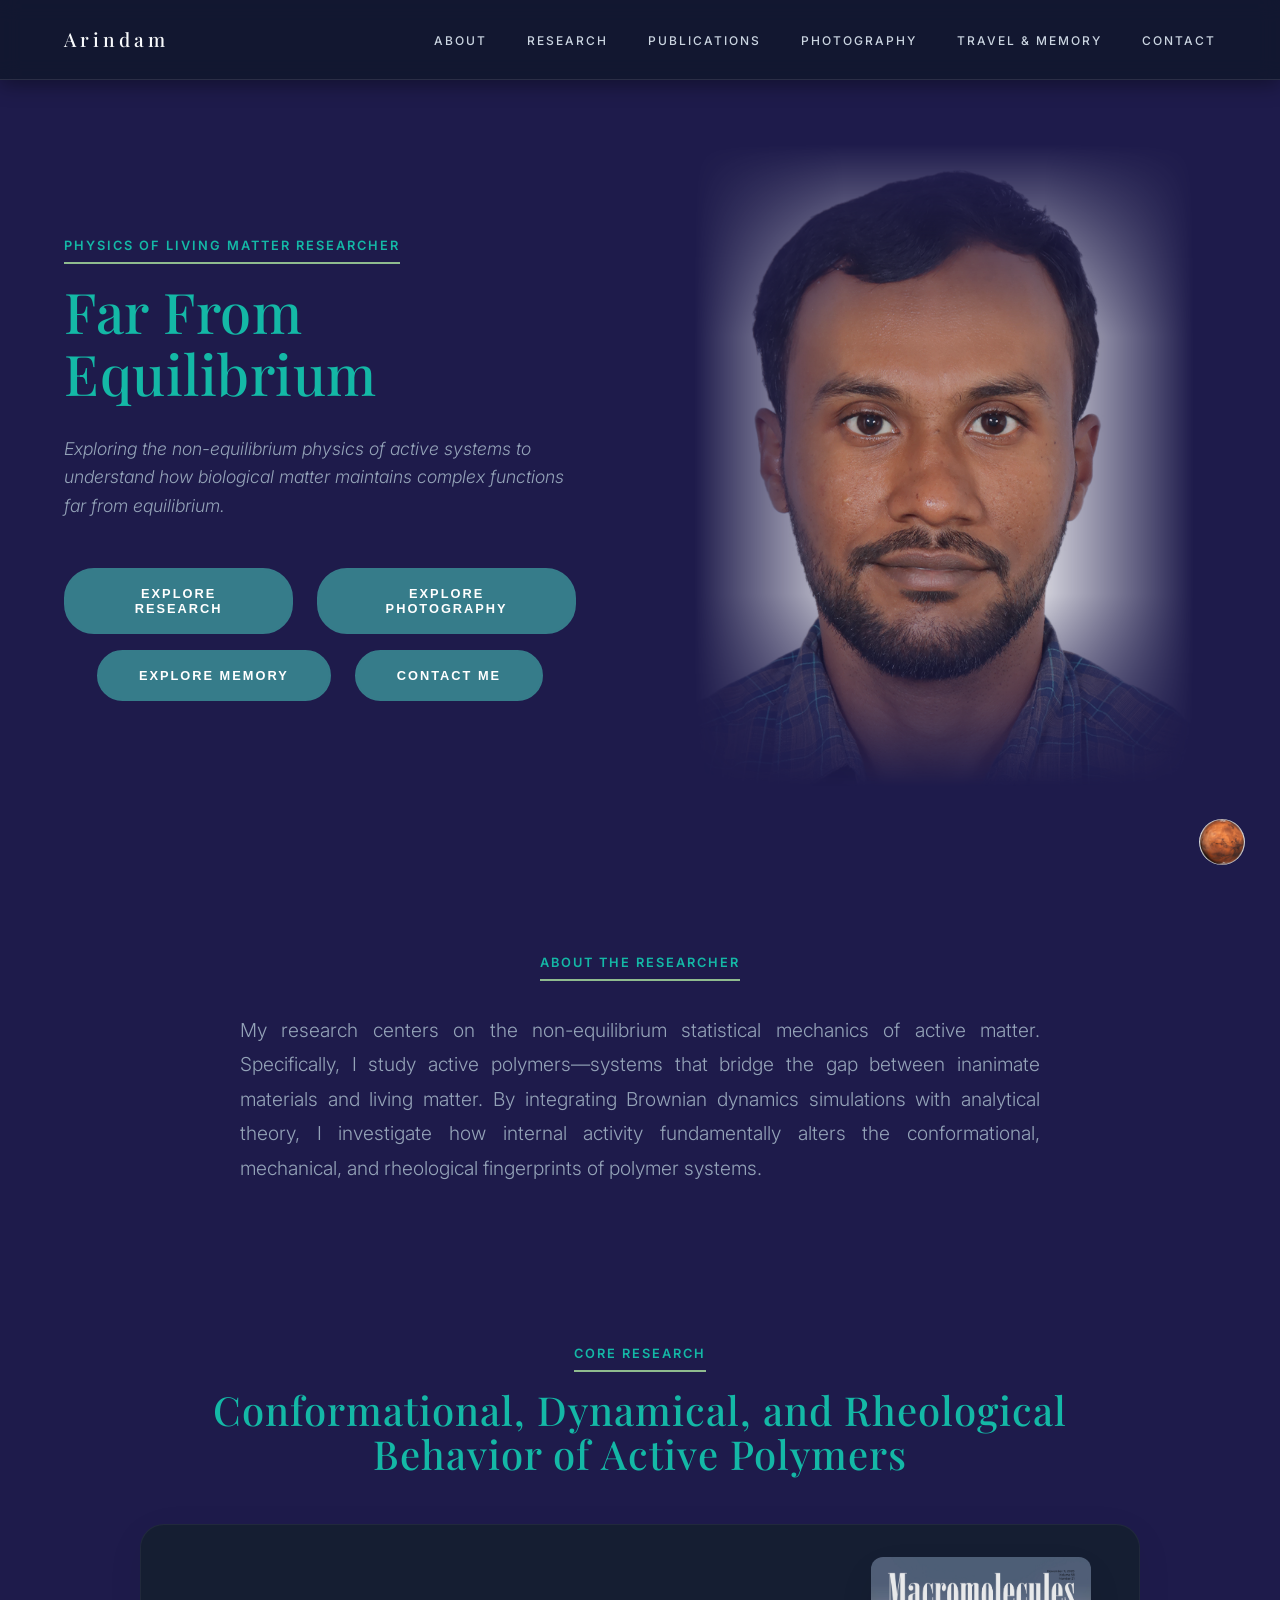
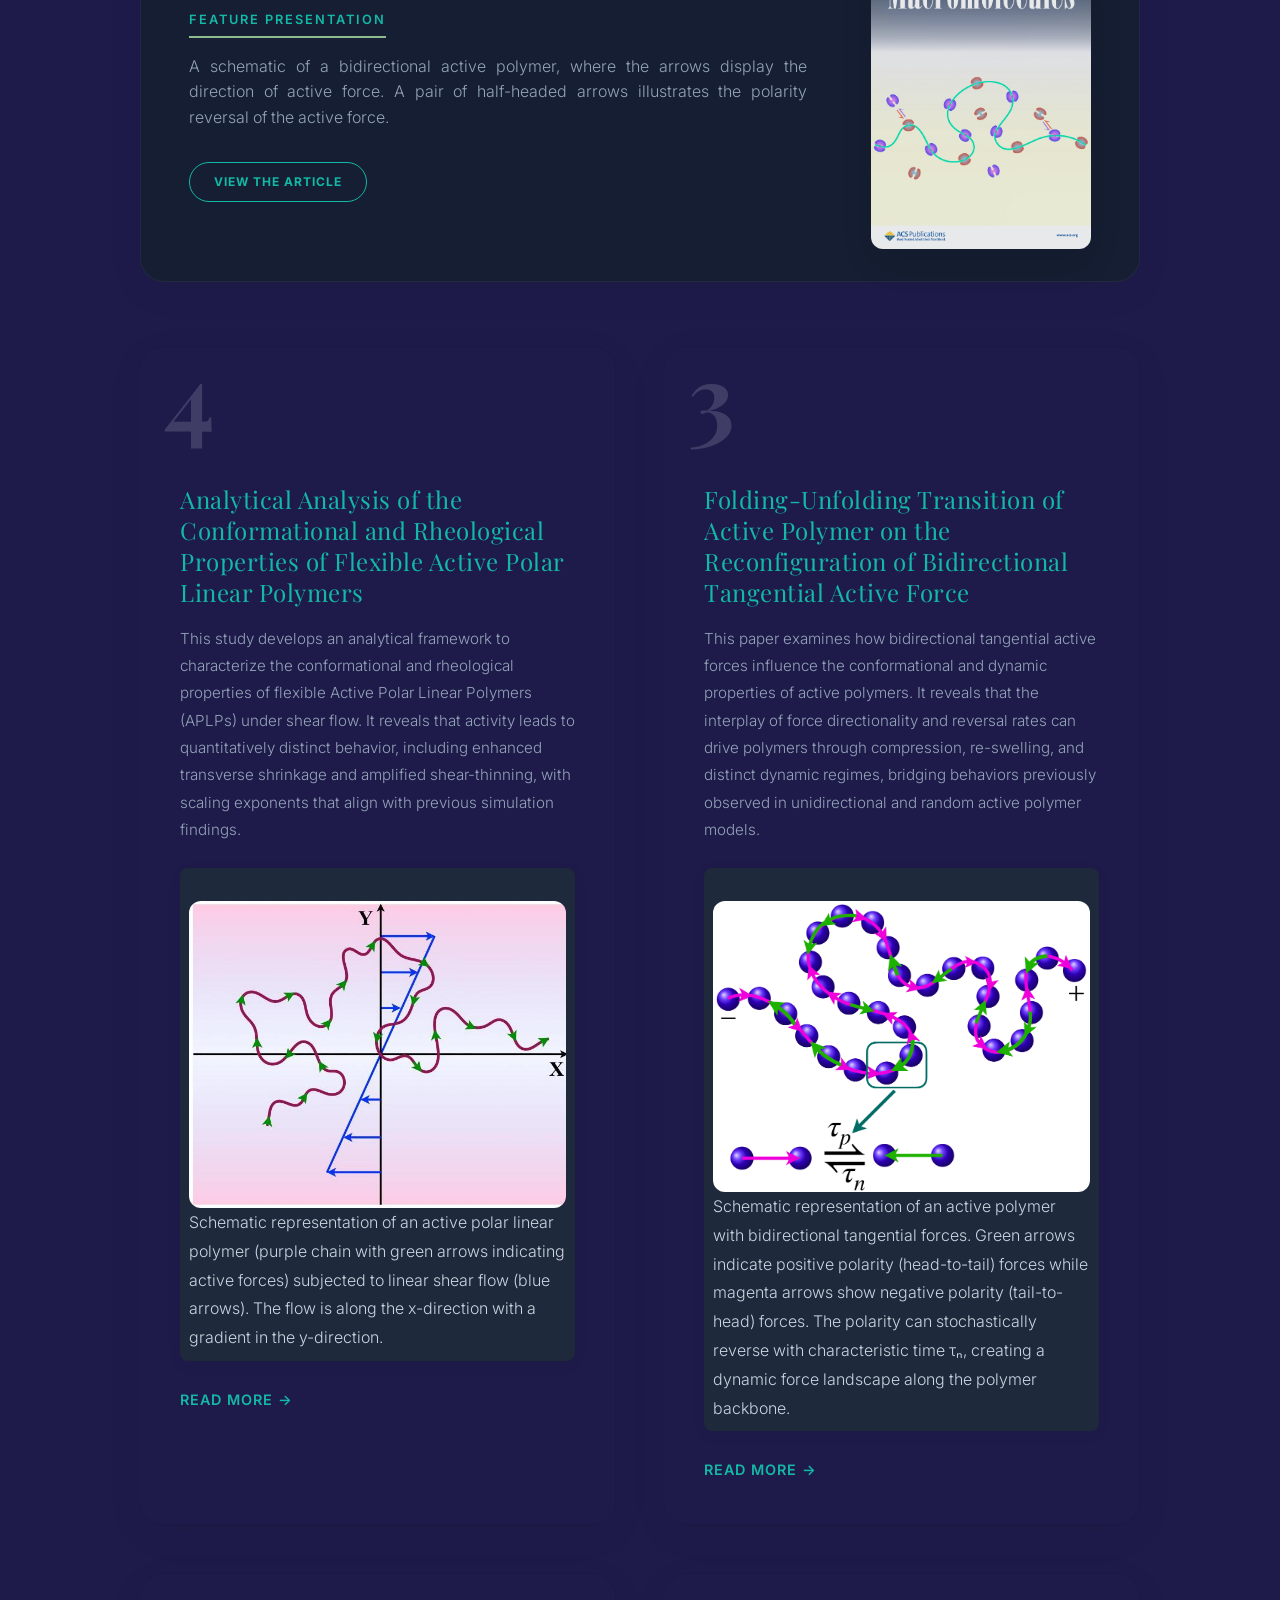
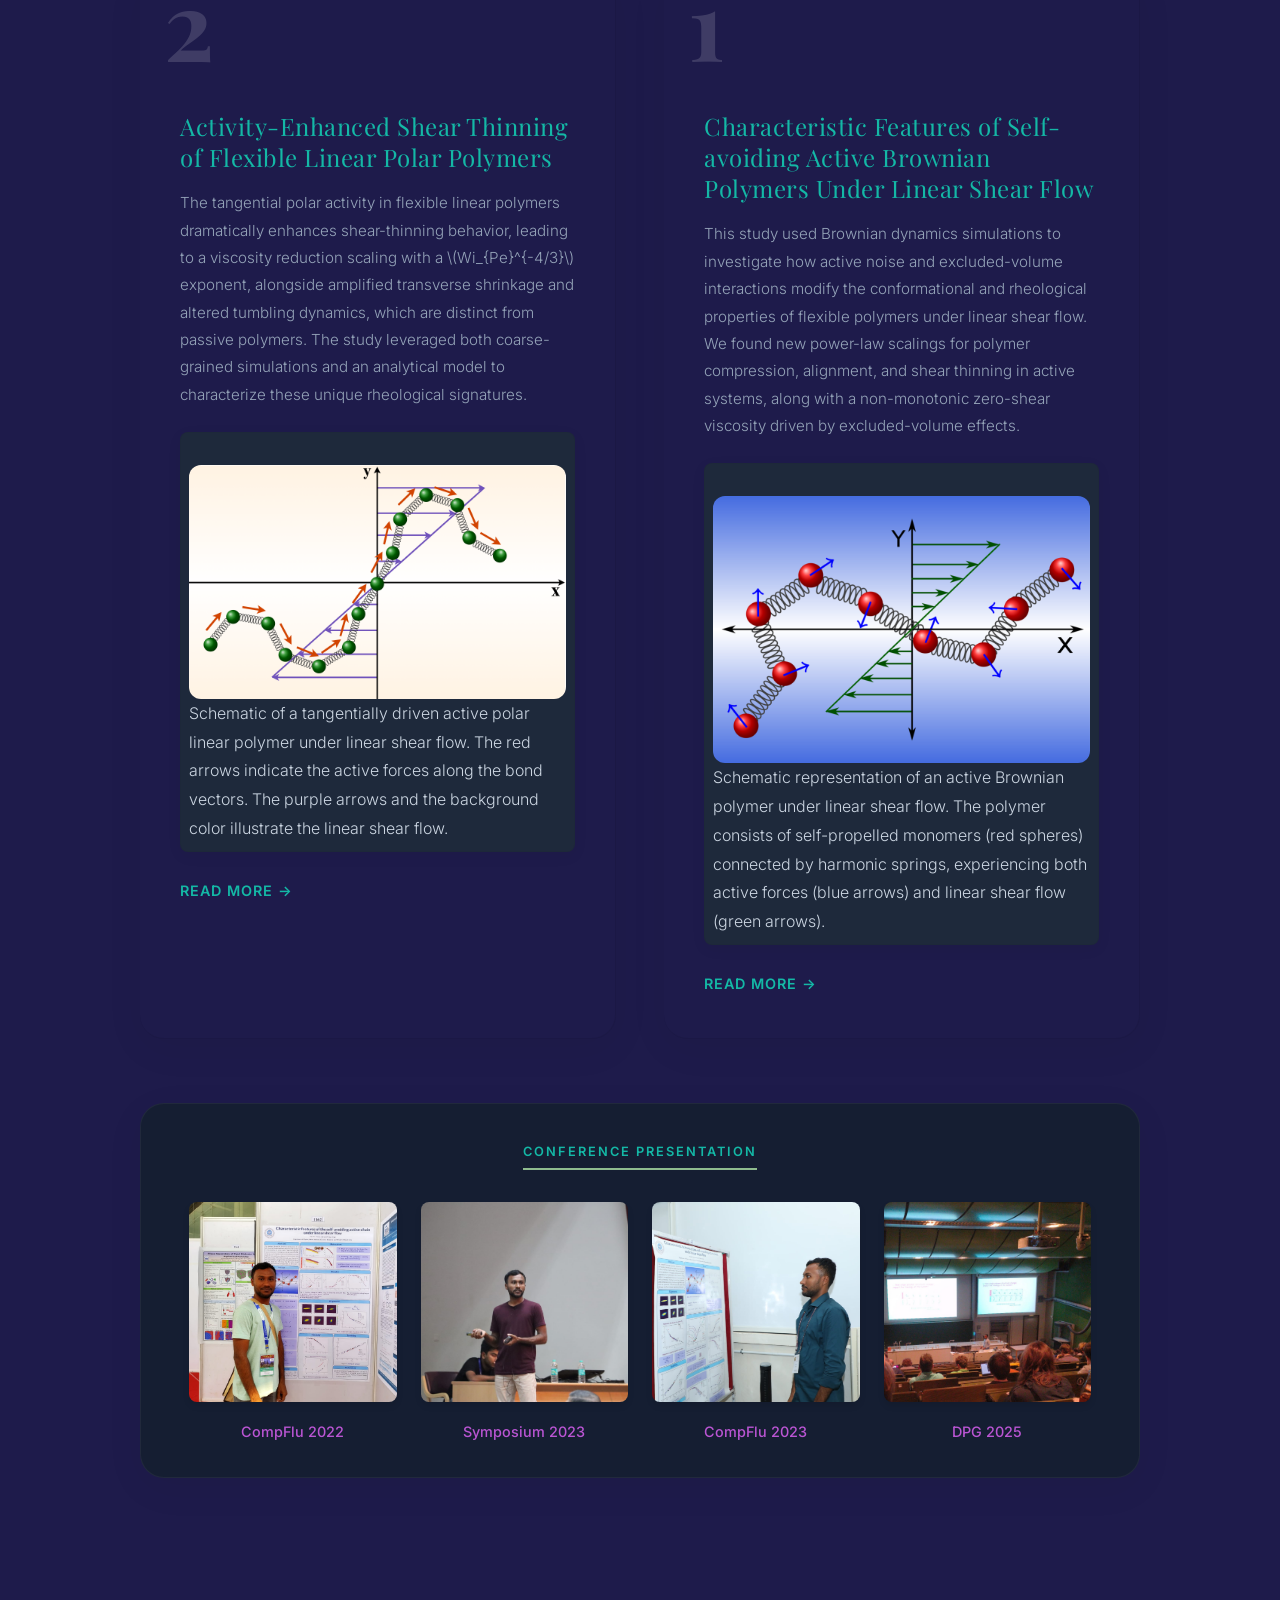
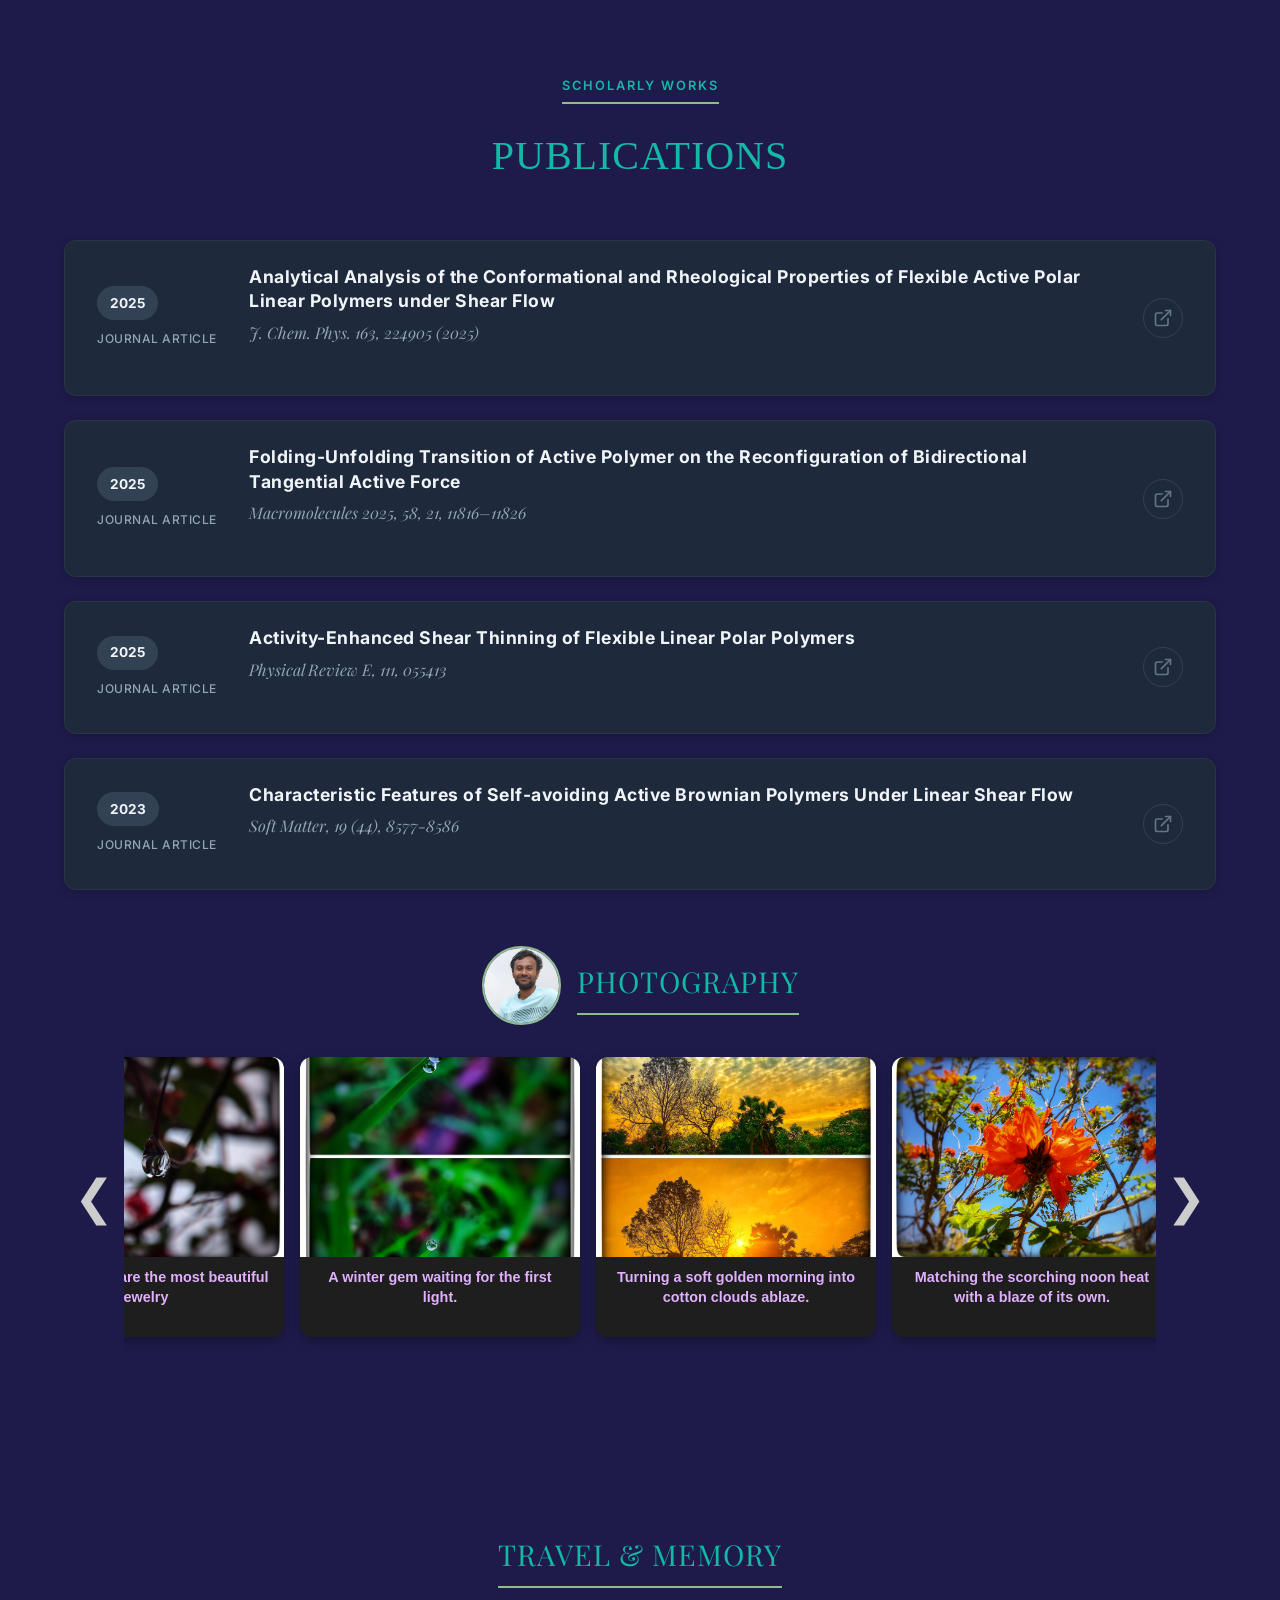
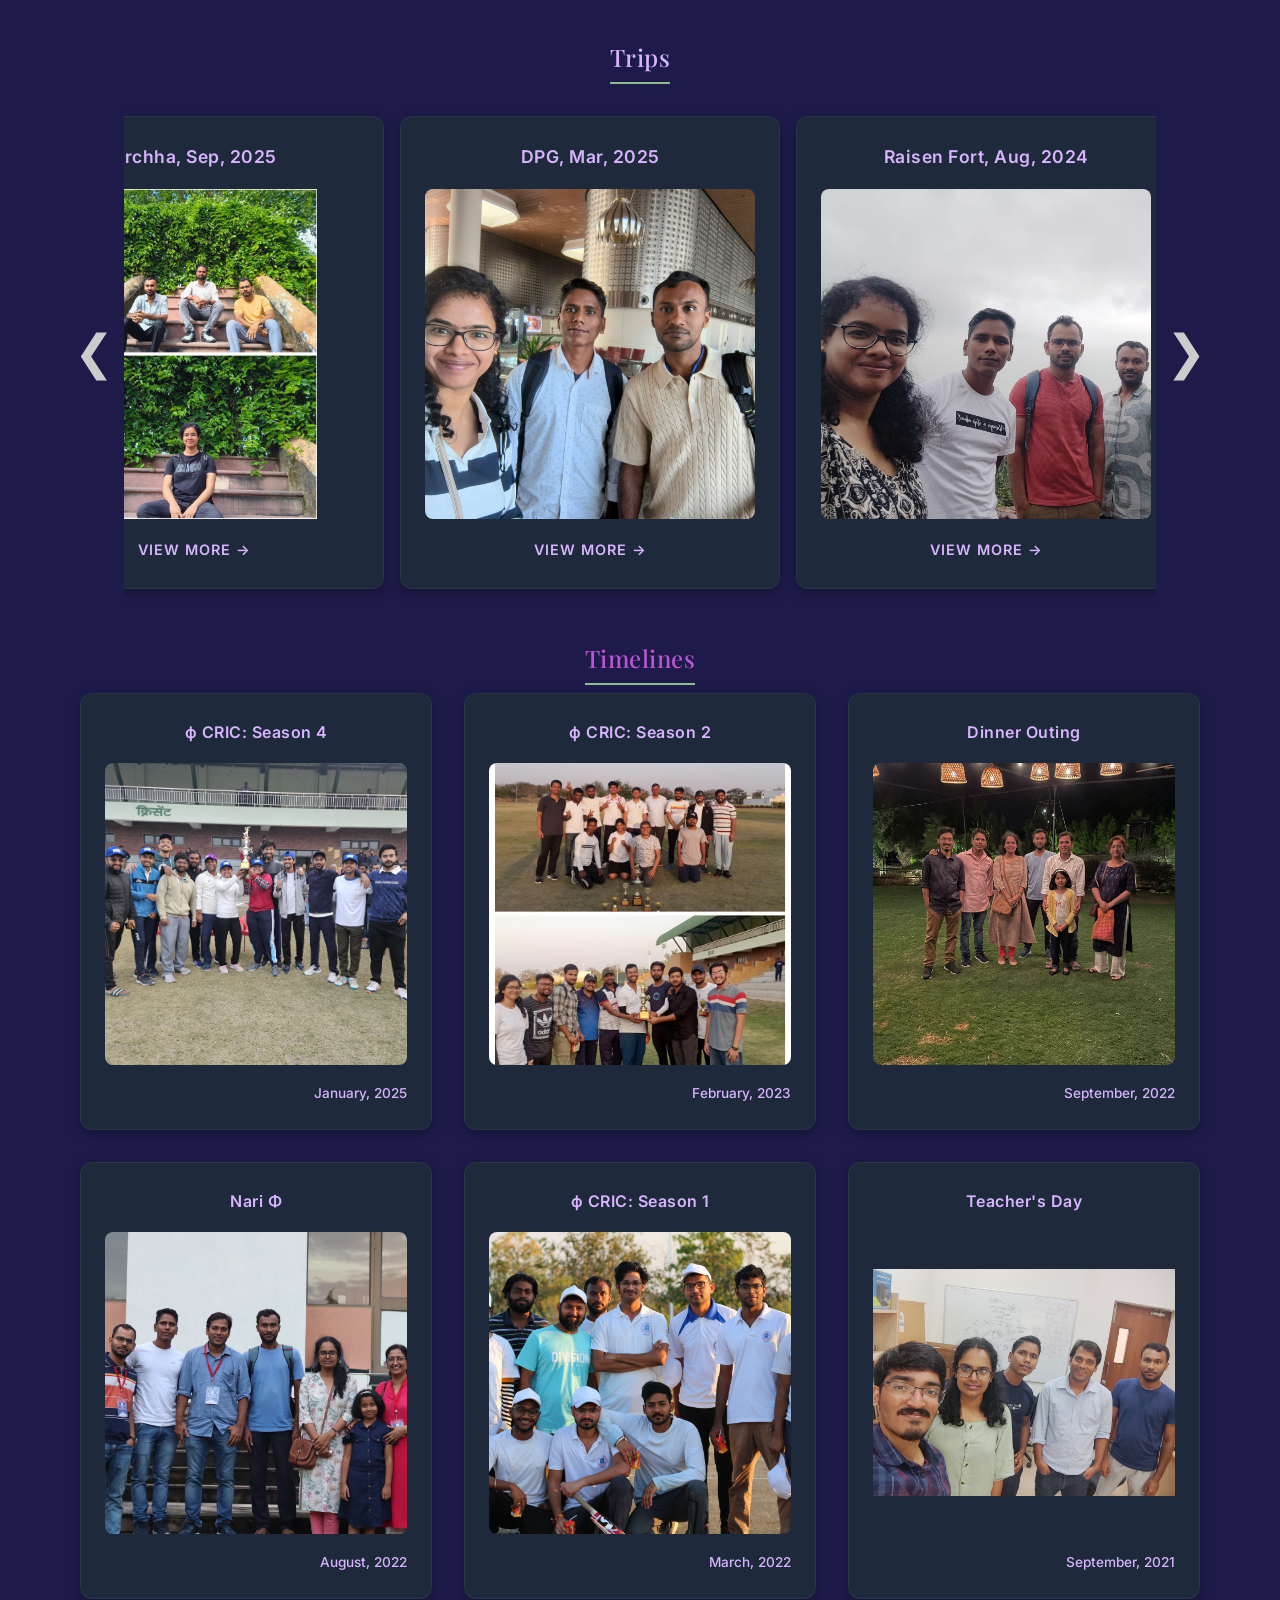
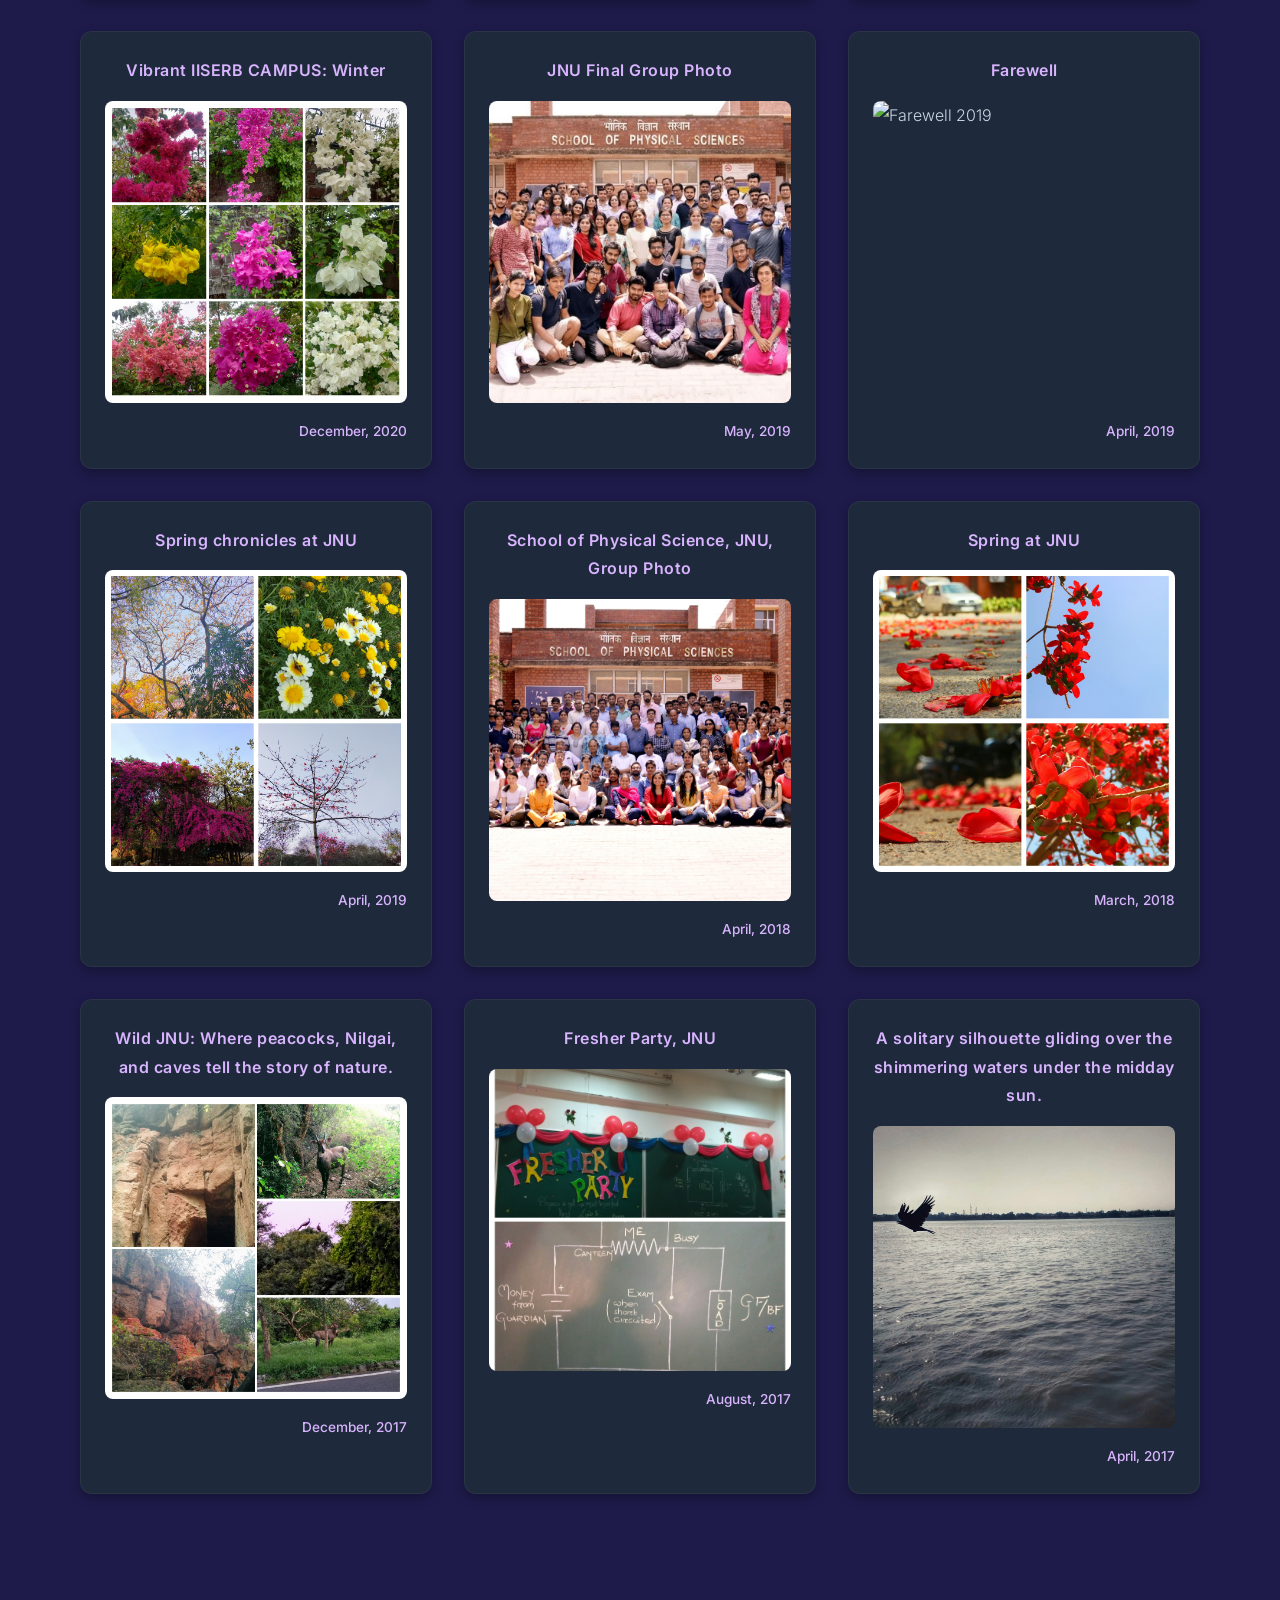
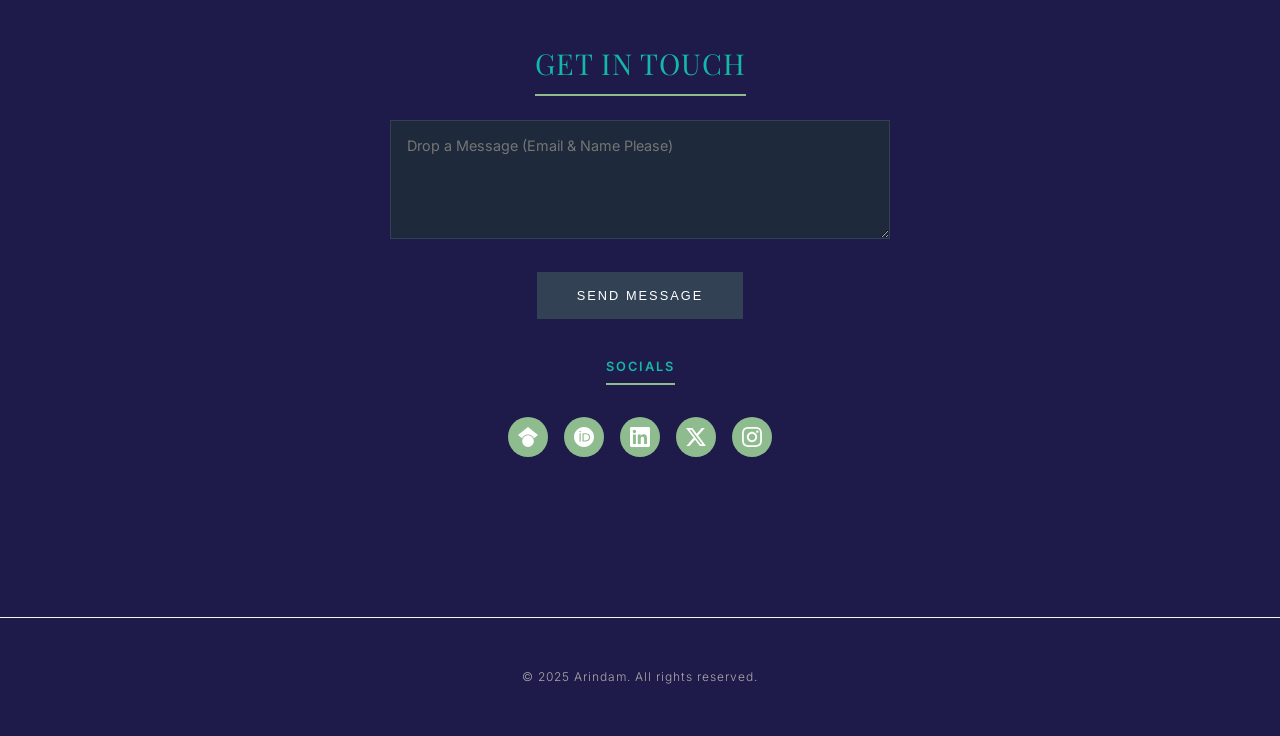
==== index_dark.html @ 6c28a4e4 "Initial release of website with trip cards and dark mode" ====
<!DOCTYPE html>
<html lang="en">

<head>
    <meta charset="UTF-8">
    <meta name="viewport" content="width=device-width, initial-scale=1.0">
    <title>Arindam | Researcher & Traveler</title>
    <meta name="description" content="Personal website of Arindam - Research, Publications, and Travel Blog.">

    <!-- Fonts -->
    <link rel="preconnect" href="https://fonts.googleapis.com">
    <link rel="preconnect" href="https://fonts.gstatic.com" crossorigin>
    <link
        href="https://fonts.googleapis.com/css2?family=Inter:wght@300;400;500;600&family=Playfair+Display:wght@400;500;600;700&display=swap"
        rel="stylesheet">
    <!-- MathJax -->
    <script src="https://polyfill.io/v3/polyfill.min.js?features=es6"></script>
    <script id="MathJax-script" async src="https://cdn.jsdelivr.net/npm/mathjax@3/es5/tex-mml-chtml.js"></script>

    <style>
        :root {
            /* Dark Theme Variables */
            --bg-color: #0f172a;
            /* Deep Slate / Dark Blue-Grey */
            --text-color: #cbd5e1;
            /* Off-white / Light Grey */
            --accent-color: #14b8a6;
            /* Brighter Teal for dark mode visibility */
            --link-hover: #ffffff;
            --border-radius: 2px;
            --transition: all 0.3s ease;
            --header-height: 80px;
            --card-bg: #1e293b;
            /* Slightly lighter slate for cards */
        }

        /* Reset & Base Styles */
        * {
            margin: 0;
            padding: 0;
            box-sizing: border-box;
        }

        html {
            scroll-behavior: smooth;
        }

        body {
            font-family: 'Inter', sans-serif;
            background-color: var(--bg-color);
            min-height: 100vh;
            color: var(--text-color);
            line-height: 1.8;
            font-weight: 300;
        }

        /* Typography */
        h1,
        h2,
        h3,
        h4 {
            font-family: 'Playfair Display', serif;
            font-weight: 400;
            letter-spacing: 0.5px;
            color: #f1f5f9;
            /* White for headings */
        }

        h2 {
            font-size: 1.8rem;
            margin-top: 3rem;
            margin-bottom: 1.5rem;
            text-align: center;
            letter-spacing: 1px;
            text-transform: uppercase;
            color: var(--accent-color);
        }

        p {
            margin-bottom: 1.5rem;
        }

        a {
            text-decoration: none;
            color: inherit;
            transition: var(--transition);
        }

        /* HEADER */
        header {
            display: flex;
            justify-content: space-between;
            align-items: center;
            padding: 0 5%;
            height: var(--header-height);
            background-color: rgba(15, 23, 42, 0.8);
            backdrop-filter: blur(10px);
            position: sticky;
            top: 0;
            z-index: 1000;
            /* border-bottom: 1px solid #f0f0f0; Too light against new BG */
            border-bottom: 1px solid rgba(255, 255, 255, 0.1);
            /* Darker, clearly visible border */
            box-shadow: 0 4px 20px rgba(0, 0, 0, 0.4);
            /* Stronger shadow for lift */
        }

        .brand-name {
            font-family: 'Playfair Display', serif;
            font-size: 1.2rem;
            letter-spacing: 4px;
            /* text-transform: uppercase; Removed to match user request "Arindam" */
            font-weight: 500;
            color: #f8fafc;
        }

        .brand-name span {
            color: #666;
            /* Optionally fade the last name like 'PAL' in reference */
            margin-left: 5px;
        }

        nav ul {
            display: flex;
            list-style: none;
            gap: 2.5rem;
        }

        nav a {
            font-size: 0.75rem;
            text-transform: uppercase;
            letter-spacing: 2px;
            /* color: #888; Darkened for better visibility per user request */
            color: #cbd5e1;
            font-weight: 500;
        }

        nav a:hover,
        nav a.active {
            color: var(--accent-color);
        }

        /* Main Content */
        main {
            max-width: 1400px;
            /* Wider for split layout */
            margin: 0 auto;
            padding: 0 5%;
        }

        /* Sections */
        section {
            padding: 2rem 0;
            margin-bottom: 2rem;
            /* opacity: 0; transform: translateY(20px); animation: fadeIn 1s forwards; Removed to fix disappearing issue */
            scroll-margin-top: var(--header-height);
        }

        @keyframes fadeIn {
            to {
                opacity: 1;
                transform: translateY(0);
            }
        }

        /* HERO SPLIT LAYOUT */
        #about {
            display: grid;
            grid-template-columns: 1fr 1fr;
            align-items: center;
            gap: 4rem;
            text-align: left;
            /* Reset center align */
            padding: 4rem 0;
            min-height: 80vh;
        }

        .hero-content {
            padding-right: 2rem;
        }

        .tagline {
            font-size: 0.8rem;
            text-transform: uppercase;
            letter-spacing: 2px;
            color: var(--accent-color);
            margin-bottom: 1rem;
            font-weight: 600;
            display: inline-block;
            border-bottom: 2px solid #8FBC8F;
            padding-bottom: 5px;
        }

        .hero-title {
            font-family: 'Playfair Display', serif;
            font-size: 3.5rem;
            font-weight: 500;
            /* Reduced from 5rem */
            line-height: 1.1;
            color: var(--accent-color);
            margin-bottom: 2rem;
            /* font-style: italic; Removed per user request */
        }

        .section-title {
            font-family: 'Playfair Display', serif;
            font-size: 2.5rem;
            color: var(--accent-color);
            text-align: center;
            font-weight: 700;
            margin-bottom: 3rem;
        }

        .hero-title em {
            font-style: normal;
            /* Force normal if em tag remains */
            font-weight: 400;
        }

        .hero-desc {
            font-size: 1.1rem;
            color: #94a3b8;
            margin-bottom: 3rem;
            max-width: 500px;
            line-height: 1.6;
            font-style: italic;
            /* Moved italics here */
        }

        .hero-buttons {
            display: flex;
            flex-direction: column;
            gap: 1rem;
            align-items: center;
            width: fit-content;
        }

        .hero-btn-row {
            display: flex;
            gap: 1.5rem;
        }

        .btn-primary {
            background-color: #367c8a !important;
            color: #fff !important;
            padding: 1rem 2rem;
            border-radius: 30px;
            /* Pill shape */
            font-size: 0.85rem;
            font-weight: 600;
            letter-spacing: 1px;
            border: 2px solid #367c8a !important;
        }

        .btn-outline {
            background-color: #367c8a !important;
            color: #fff !important;
            padding: 1rem 2rem;
            border-radius: 30px;
            font-size: 0.85rem;
            font-weight: 600;
            letter-spacing: 1px;
            border: 2px solid #367c8a !important;
        }

        .btn-outline:hover,
        .btn-primary:hover {
            background-color: #007a7a !important;
            border-color: #007a7a !important;
            color: #fff !important;
        }

        .hero-image-container {
            position: relative;
            height: 100%;
            display: flex;
            justify-content: center;
            align-items: center;
        }

        .hero-image {
            width: 100%;
            max-width: 500px;
            /* Adjust based on image quality */
            height: auto;
            object-fit: cover;
            /* Gradient mask for seamless blending - Modified for "gloomy" soft look */
            -webkit-mask-image: linear-gradient(to right, transparent, black 30%, black 70%, transparent),
                linear-gradient(to bottom, transparent, black 30%, black 70%, transparent);
            mask-image: linear-gradient(to right, transparent, black 30%, black 70%, transparent),
                linear-gradient(to bottom, transparent, black 30%, black 70%, transparent);
            -webkit-mask-composite: source-in;
            mask-composite: intersect;
            opacity: 0.8;
            /* Dimmer for "gloomy" effect */
        }

        /* Research Grid (Desktop) */
        .research-grid {
            display: grid;
            grid-template-columns: repeat(2, minmax(0, 1fr));
            /* minmax(0, 1fr) prevents overflow */
            gap: 3rem;
            align-items: start;
            margin-bottom: 4rem;
            max-width: 1000px;
            width: 100%;
            margin-left: auto;
            margin-right: auto;
        }

        /* Publication List Styles */
        .pub-card {
            display: flex;
            align-items: center;
            background: var(--card-bg);
            padding: 1.5rem 2rem;
            border-radius: 12px;
            box-shadow: 0 2px 10px rgba(0, 0, 0, 0.2);
            margin-bottom: 1.5rem;
            transition: var(--transition);
            border: 1px solid rgba(255, 255, 255, 0.05);
            gap: 2rem;
        }

        .pub-card:hover {
            box-shadow: 0 8px 25px rgba(0, 0, 0, 0.08);
            transform: translateY(-2px);
        }

        .pub-left {
            display: flex;
            flex-direction: column;
            align-items: flex-start;
            min-width: 120px;
        }

        .pub-year-badge {
            background: #334155;
            color: #f1f5f9;
            font-weight: 700;
            font-size: 0.85rem;
            padding: 0.3rem 0.8rem;
            border-radius: 20px;
            margin-bottom: 0.5rem;
            display: inline-block;
        }

        .pub-type {
            font-size: 0.75rem;
            text-transform: uppercase;
            letter-spacing: 0.5px;
            color: #94a3b8;
            font-weight: 500;
        }

        .pub-content {
            flex: 1;
        }

        .pub-title {
            font-family: 'Inter', sans-serif;
            font-weight: 700;
            font-size: 1.1rem;
            color: #f1f5f9;
            margin-bottom: 0.3rem;
            line-height: 1.4;
            transition: var(--transition);
        }

        .pub-card:hover .pub-title {
            color: #007a7a;
        }

        .pub-citation {
            font-family: 'Playfair Display', serif;
            font-style: italic;
            color: #94a3b8;
            font-size: 1rem;
        }

        .pub-right {
            display: flex;
            align-items: center;
            justify-content: center;
        }

        .pub-icon {
            width: 40px;
            height: 40px;
            border-radius: 50%;
            border: 1px solid #334155;
            display: flex;
            align-items: center;
            justify-content: center;
            color: #64748b;
            transition: var(--transition);
        }

        .pub-card:hover .pub-icon {
            background: var(--accent-color);
            border-color: var(--accent-color);
            color: #fff;
        }

        /* Mobile Adjustments for Hero */
        @media (max-width: 900px) {
            #about {
                grid-template-columns: 1fr;
                text-align: center;
                gap: 2rem;
            }

            .hero-content {
                padding-right: 0;
            }

            .hero-desc {
                margin: 0 auto 2rem;
            }

            .hero-buttons {
                align-items: center;
            }

            .hero-btn-row {
                justify-content: center;
                flex-wrap: wrap;
                gap: 1rem;
            }

            .hero-title {
                font-size: 3.5rem;
            }

            .research-grid,
            .other-research {
                grid-template-columns: 1fr !important;
            }
        }

        /* Research Image Styles */
        .research-figure {
            margin: 1.5rem 0;
            background: var(--card-bg);
            padding: 0.5rem;
            border-radius: 8px;
            box-shadow: 0 4px 15px rgba(0, 0, 0, 0.05);
            /* Soft shadow for depth */
            transition: var(--transition);
            border: 1px solid rgba(0, 0, 0, 0.03);
            overflow: hidden;
            /* Force clip overflow */
            max-width: 100%;
            /* Ensure figure doesn't exceed parent */
        }

        .research-figure:hover {
            box-shadow: 0 8px 25px rgba(0, 0, 0, 0.08);
            transform: translateY(-2px);
        }

        .research-grid .card {
            border-radius: 24px;
            padding: 2.5rem;
            box-shadow: 0 10px 40px rgba(0, 0, 0, 0.05);
            border: 1px solid rgba(0, 0, 0, 0.08);
            position: relative;
            overflow: hidden;
            transition: all 0.3s ease;
        }

        .research-grid .card:hover {
            border-color: rgba(255, 255, 255, 0.2);
            /* Darker border on hover */
            box-shadow: 0 15px 50px rgba(0, 0, 0, 0.3);
            /* Enhanced shadow */
            transform: translateY(-2px);
            /* Slight lift */
        }


        .featured-split {
            display: flex;
            align-items: center;
            gap: 4rem;
            margin-bottom: 4rem;
            max-width: 1000px;
            margin-left: auto;
            margin-right: auto;
            padding: 2rem 3rem;
            text-align: left;
            border-radius: 24px;
            box-shadow: 0 10px 40px rgba(0, 0, 0, 0.05);
            /* Lightened slightly per user request (#151e32) */
            background: #151e32;
            border: 1px solid rgba(255, 255, 255, 0.05);
        }

        .featured-text {
            flex: 1;
        }

        .featured-image-container {
            flex: 0 0 auto;
        }

        .featured-image {
            width: 100%;
            border-radius: 12px;
            box-shadow: 0 15px 40px rgba(0, 0, 0, 0.1);
        }

        @media (max-width: 768px) {
            .featured-split {
                flex-direction: column-reverse;
                /* Text below image on mobile, or column for Text above? User usually prefers Image top or Text top. Let's start with column (Text Top) or column-reverse. Standard is often Image Top. Let's do Text Top as per current flow? No, split usually implies side by side. On mobile stack. Let's simply stack. */
                flex-direction: column;
                text-align: center;
                gap: 2rem;
            }
        }

        .card-number-watermark {
            position: absolute;
            top: -2.5rem;
            right: 1rem;
            font-family: 'Playfair Display', serif;
            font-size: 6rem;
            color: rgba(255, 255, 255, 0.15);
            font-weight: 700;
            line-height: 1;
            pointer-events: none;
            z-index: 0;
        }

        /* Ensure content is above watermark */
        .research-grid .card>* {
            position: relative;
            z-index: 1;
        }

        .research-img {
            width: 100%;
            /* Full width of container */
            max-width: 100%;
            /* STRICT constraint */
            height: auto;
            /* Maintain aspect ratio */
            border-radius: 12px;
            margin-top: 1.5rem;
            display: block;
            object-fit: contain;
            /* Ensure image fits */
        }

        .card:hover {
            box-shadow: 0 10px 20px -5px rgba(0, 0, 0, 0.05);
            transform: translateY(-3px);
            border-color: #e0e0e0;
        }

        .research-card-title {
            font-family: 'Playfair Display', serif;
            font-size: 1.5rem;
            color: var(--accent-color);
            margin-bottom: 1rem;
            line-height: 1.3;
        }

        .paper-title {
            font-family: 'Playfair Display', serif;
            font-size: 1.2rem;
            margin-bottom: 0.5rem;
        }

        .paper-meta {
            font-size: 0.85rem;
            color: #888;
            font-family: 'Inter', sans-serif;
            margin-bottom: 1rem;
            text-transform: uppercase;
            letter-spacing: 1px;
        }

        /* Gallery */
        /* Grid Layout for Gallery */
        .gallery-grid {
            display: grid;
            grid-template-columns: repeat(4, 1fr);
            gap: 2rem;
            padding: 2rem 0;
        }

        @media (max-width: 1100px) {
            .gallery-grid {
                grid-template-columns: repeat(3, 1fr);
            }
        }

        @media (max-width: 900px) {
            .gallery-grid {
                grid-template-columns: repeat(2, 1fr);
            }
        }

        @media (max-width: 600px) {
            .gallery-grid {
                grid-template-columns: 1fr;
            }
        }

        /* Marquee Animation */
        .marquee-container {
            width: 100%;
            overflow: hidden;
            position: relative;
            margin-bottom: 2rem;
            margin-top: 3rem;
            /* Increased gap as requested */
        }

        .marquee-track {
            display: flex;
            width: max-content;
            gap: 1rem;
            /* Space between groups */
        }

        .marquee-group {
            display: flex;
            align-items: center;
            gap: 1rem;
            /* Space between items */
            animation: marquee 30s linear infinite;
        }

        /* Pause on hover for better UX */
        .marquee-container:hover .marquee-group {
            animation-play-state: paused;
        }

        @keyframes marquee {
            from {
                transform: translateX(0);
            }

            to {
                transform: translateX(-100%);
            }
        }

        /* Specific sizing for Marquee Items */
        .marquee-group .gallery-item {
            width: auto;
            /* Adapt to image width */
            height: 350px;
            /* Fixed height */
            flex-shrink: 0;
            background: transparent;
            /* Hide background if image has transparent spacing */
        }

        .marquee-group .gallery-item img {
            width: auto;
            height: 100%;
            object-fit: contain;
            /* Show full image */
        }

        .gallery-item {
            height: 250px;
            /* Increased Size */
            width: 100%;
            flex-shrink: 0;
            background-color: #334155;
            overflow: hidden;
            position: relative;
            border-radius: 8px;
            /* Soften edges */
            box-shadow: 0 4px 6px rgba(0, 0, 0, 0.1);
        }

        .gallery-item img {
            width: 100%;
            height: 100%;
            object-fit: cover;
            transition: transform 0.5s ease;
        }

        .gallery-item:hover img {
            transform: scale(1.05);
        }

        .gallery-date {
            position: absolute;
            bottom: 8px;
            right: 12px;
            color: mediumspringgreen;
            font-size: 0.9rem;
            font-weight: 500;
            pointer-events: none;
            z-index: 2;
            font-family: 'Inter', sans-serif;
            letter-spacing: 0.5px;
        }

        /* Contact Form */
        form {
            max-width: 500px;
            margin: 0 auto;
        }

        .form-group {
            margin-bottom: 1.5rem;
        }

        .form-control {
            width: 100%;
            padding: 1rem;
            border: 1px solid #334155;
            background: var(--card-bg);
            border-radius: 0;
            font-family: inherit;
            font-size: 0.9rem;
            transition: border 0.3s;
        }

        .form-control:focus {
            outline: none;
            border-color: #aaa;
        }

        button.btn {
            background-color: #334155;
            color: #fff;
            padding: 1rem 2.5rem;
            border: none;
            cursor: pointer;
            text-transform: uppercase;
            letter-spacing: 2px;
            font-size: 0.8rem;
            transition: var(--transition);
        }

        button.btn:hover {
            background-color: #475569;
            letter-spacing: 3px;
        }

        :root {
            /* Changed to 'Dusk' Indigo per user request */
            --bg-color: #1e1b4b;
            --card-bg: #1e293b;
            --text-color: #cbd5e1;
            --accent-color: #14b8a6;
        }

        /* Footer */
        footer {
            text-align: center;
            padding: 3rem;
            font-size: 0.75rem;
            color: #aaa;
            letter-spacing: 1px;
            border-top: 1px solid #f5f5f5;
        }

        /* Mobile */
        @media (max-width: 768px) {
            header {
                flex-direction: column;
                height: auto;
                padding: 1.5rem;
                gap: 1rem;
            }

            nav ul {
                gap: 1rem;
                flex-wrap: wrap;
                justify-content: center;
            }

            .research-grid,
            .other-research {
                grid-template-columns: 1fr !important;
            }
        }

        /* Lightbox Styles */
        .lightbox-overlay {
            position: fixed;
            top: 0;
            left: 0;
            width: 100%;
            height: 100%;
            background: rgba(0, 0, 0, 0.9);
            display: none;
            justify-content: center;
            align-items: center;
            flex-direction: column;
            z-index: 10001;
            opacity: 0;
            transition: opacity 0.3s ease;
        }

        .lightbox-overlay.active {
            display: flex;
            opacity: 1;
        }

        .lightbox-content {
            max-width: 90%;
            max-height: 80vh;
            text-align: center;
            position: relative;
        }

        .lightbox-image {
            max-width: 100%;
            max-height: 70vh;
            border-radius: 4px;
            box-shadow: 0 0 20px rgba(0, 0, 0, 0.5);
            /* Initial scale for animation */
            transform: scale(0.9);
            transition: transform 0.3s ease;
        }

        .lightbox-overlay.active .lightbox-image {
            transform: scale(1);
        }

        .lightbox-caption {
            margin-top: 1.5rem;
            color: #fff;
            font-family: 'Playfair Display', serif;
            font-size: 1.2rem;
            font-weight: 400;
            letter-spacing: 0.5px;
            max-width: 800px;
        }

        .lightbox-date {
            margin-top: 0.5rem;
            color: #ccc;
            font-family: 'Inter', sans-serif;
            font-size: 0.85rem;
            text-transform: uppercase;
            letter-spacing: 1.5px;
        }

        .lightbox-close {
            position: absolute;
            top: 2rem;
            right: 2rem;
            color: #fff;
            font-size: 2rem;
            cursor: pointer;
            transition: transform 0.3s ease;
            z-index: 10002;
        }

        .lightbox-close:hover {
            transform: rotate(90deg);
        }
    </style>
</head>

<body>

    <!-- Top Header -->
    <header>
        <div class="brand-name">
            Arindam
        </div>
        <nav>
            <ul>
                <li><a href="#researcher-bio">About</a></li>
                <li><a href="#research">Research</a></li>
                <li><a href="#publications">Publications</a></li>
                <li><a href="#travel">Photography</a></li>
                <li><a href="#memory">Travel & Memory</a></li>
                <li><a href="#connect">Contact</a></li>

            </ul>
        </nav>
    </header>

    <main>

        <!-- Hero / About -->
        <!-- Hero / About -->
        <section id="about">
            <div class="hero-content">
                <div class="tagline">Physics of Living Matter Researcher</div>
                <h1 class="hero-title">Far From <br>Equilibrium</h1>
                <p class="hero-desc">
                    Exploring the non-equilibrium physics of active systems to understand how biological matter
                    maintains complex functions far from equilibrium.
                </p>
                <div class="hero-buttons">
                    <div class="hero-btn-row">
                        <button class="btn btn-primary" onclick="location.href='#research'">Explore Research</button>
                        <button class="btn btn-outline" onclick="location.href='#travel'">Explore Photography</button>
                    </div>
                    <div class="hero-btn-row">
                        <button class="btn btn-outline" onclick="location.href='#memory'">Explore Memory</button>
                        <button class="btn btn-outline" onclick="location.href='#connect'">Contact Me</button>
                    </div>
                </div>
            </div>
            <div class="hero-image-container">
                <img src="./Arindam.jpg" alt="Arindam" class="hero-image">
            </div>
        </section>

        <!-- Researcher Bio Section -->
        <section id="researcher-bio" class="section" style="padding: 4rem 0; background-color: transparent;">
            <div class="container" style="max-width: 800px; margin: 0 auto; text-align: center;">
                <div class="tagline" style="margin-bottom: 2rem;">About the Researcher</div>
                <p
                    style="font-size: 1.2rem; line-height: 1.8; color: #94a3b8; font-family: 'Inter', sans-serif; text-align: justify;">
                    My research centers on the non-equilibrium statistical mechanics of active matter. Specifically, I
                    study active polymers—systems that bridge the gap between inanimate materials and living matter. By
                    integrating Brownian dynamics simulations with analytical theory, I investigate how internal
                    activity fundamentally alters the conformational, mechanical, and rheological fingerprints of
                    polymer systems.
                </p>
            </div>
        </section>

        <!-- Research -->
        <section id="research">
            <div style="text-align: center;">
                <div class="tagline" style="margin-bottom: 1rem;">Core Research</div>
            </div>
            <h2 class="hero-title"
                style="text-align: center; font-size: 2.5rem; margin-top: 0; margin-bottom: 3rem; max-width: 1200px; margin-left: auto; margin-right: auto; text-transform: none;">
                Conformational, Dynamical, and Rheological <br> Behavior of Active Polymers
            </h2>

            <!-- Featured Presentation -->
            <div class="featured-split">
                <div class="featured-text">
                    <div class="tagline" style="margin-bottom: 1rem;">
                        Feature Presentation</div>
                    <p
                        style="font-size: 1rem; color: #94a3b8; margin-bottom: 2rem; line-height: 1.6; max-width: 100%; text-align: justify;">
                        A schematic of a bidirectional active polymer, where the arrows display the direction of active
                        force. A pair of half-headed arrows illustrates the polarity reversal of the active force.
                    </p>
                    <a href="https://pubs.acs.org/doi/10.1021/acs.macromol.5c01098" target="_blank"
                        style="display: inline-block; padding: 0.5rem 1.5rem; background-color: transparent; color: var(--accent-color); border: 1px solid var(--accent-color); border-radius: 50px; font-weight: 700; font-size: 0.75rem; text-transform: uppercase; letter-spacing: 1px; transition: all 0.3s ease;"
                        onmouseover="this.style.backgroundColor='var(--accent-color)'; this.style.color='#fff';"
                        onmouseout="this.style.backgroundColor='transparent'; this.style.color='var(--accent-color)';">
                        View the article
                    </a>
                </div>
                <div class="featured-image-container" style="display: flex; justify-content: flex-end;">
                    <img src="cover.jpg" alt="Active Polymer Schematic Cover Art" class="featured-image"
                        style="max-width: 220px; opacity: 0.9;">
                </div>
            </div>

            <div class="research-grid">
                <!-- Column 1: APLP Paper -->
                <div class="card" style="border-left: none; height: 100%;">
                    <span class="card-number-watermark">4</span>
                    <h3 class="research-card-title">
                        Analytical Analysis of the Conformational and Rheological Properties of Flexible Active
                        Polar Linear Polymers
                    </h3>
                    <p style="font-size: 0.95rem; color: #94a3b8; margin-bottom: 1.5rem;">
                        This study develops an analytical framework to characterize the conformational and rheological
                        properties of flexible Active Polar Linear Polymers (APLPs) under shear flow. It reveals that
                        activity leads to quantitatively distinct behavior, including enhanced transverse shrinkage and
                        amplified shear-thinning, with scaling exponents that align with previous simulation findings.
                    </p>

                    <figure class="research-figure">
                        <img src="figure1.png" alt="Schematic of APLP under shear flow" class="research-img">
                        <figcaption class="research-caption">
                            Schematic representation of an active polar linear polymer (purple chain with green arrows
                            indicating active forces) subjected to linear shear flow (blue arrows). The flow is along
                            the x-direction with a gradient in the y-direction.
                        </figcaption>
                    </figure>

                    <a href="https://pubs.aip.org/aip/jcp/article/163/22/224905/3374548/Analytical-analysis-of-the-conformational-and"
                        target="_blank"
                        style="font-size: 0.9rem; font-weight: 600; text-transform: uppercase; letter-spacing: 1px; color: var(--accent-color);">read
                        more &rarr;</a>
                </div>

                <!-- Column 2: Folding-unfolding Paper -->
                <div class="card" style="border-left: none; height: 100%;">
                    <span class="card-number-watermark">3</span>
                    <h3 class="research-card-title">
                        Folding-Unfolding Transition of Active Polymer on the Reconfiguration of Bidirectional
                        Tangential Active Force
                    </h3>
                    <p style="font-size: 0.95rem; color: #94a3b8; margin-bottom: 1.5rem;">
                        This paper examines how bidirectional tangential active forces influence the conformational and
                        dynamic properties of active polymers. It reveals that the interplay of force directionality and
                        reversal rates can drive polymers through compression, re-swelling, and distinct dynamic
                        regimes, bridging behaviors previously observed in unidirectional and random active polymer
                        models.
                    </p>

                    <figure class="research-figure">
                        <img src="bipolar.png" alt="Schematic of active polymer with bidirectional forces"
                            class="research-img">
                        <figcaption class="research-caption">
                            Schematic representation of an active polymer with bidirectional tangential forces. Green
                            arrows indicate positive polarity (head-to-tail) forces while magenta arrows show negative
                            polarity (tail-to-head) forces. The polarity can stochastically reverse with characteristic
                            time τₙ, creating a dynamic force landscape along the polymer backbone.
                        </figcaption>
                    </figure>

                    <a href="https://pubs.acs.org/doi/10.1021/acs.macromol.5c01098" target="_blank"
                        style="font-size: 0.9rem; font-weight: 600; text-transform: uppercase; letter-spacing: 1px; color: var(--accent-color);">read
                        more &rarr;</a>
                </div>

                <!-- Column 3: Activity-enhanced shear thinning Paper -->
                <div class="card" style="border-left: none; height: 100%;">
                    <span class="card-number-watermark">2</span>
                    <h3 class="research-card-title">
                        Activity-Enhanced Shear Thinning of Flexible Linear Polar Polymers
                    </h3>
                    <p style="font-size: 0.95rem; color: #94a3b8; margin-bottom: 1.5rem;">
                        The tangential polar activity in flexible linear polymers dramatically enhances shear-thinning
                        behavior, leading to a viscosity reduction scaling with a \(Wi_{Pe}^{-4/3}\) exponent, alongside
                        amplified transverse shrinkage and
                        altered tumbling dynamics, which are distinct from passive polymers. The study leveraged both
                        coarse-grained simulations and an analytical model to characterize these unique rheological
                        signatures.
                    </p>

                    <figure class="research-figure">
                        <img src="schem_tan.png" alt="Schematic of tangentially driven active polar linear polymer"
                            class="research-img">
                        <figcaption class="research-caption">
                            Schematic of a tangentially driven active polar linear polymer under linear shear flow. The
                            red arrows indicate the active forces along the bond vectors. The purple arrows and the
                            background color illustrate the linear shear flow.
                        </figcaption>
                    </figure>

                    <a href="https://journals.aps.org/pre/abstract/10.1103/PhysRevE.111.055413" target="_blank"
                        style="font-size: 0.9rem; font-weight: 600; text-transform: uppercase; letter-spacing: 1px; color: var(--accent-color);">read
                        more &rarr;</a>
                </div>

                <!-- Column 4: Self-avoiding Active Brownian Polymers Paper -->
                <div class="card" style="border-left: none; height: 100%;">
                    <span class="card-number-watermark">1</span>
                    <h3 class="research-card-title">
                        Characteristic Features of Self-avoiding Active Brownian Polymers Under Linear Shear Flow
                    </h3>
                    <p style="font-size: 0.95rem; color: #94a3b8; margin-bottom: 1.5rem;">
                        This study used Brownian dynamics simulations to investigate how active noise and
                        excluded-volume interactions modify the conformational and rheological properties of flexible
                        polymers under linear shear flow. We found new power-law scalings for polymer compression,
                        alignment, and shear thinning in active systems, along with a non-monotonic zero-shear viscosity
                        driven by excluded-volume effects.
                    </p>

                    <figure class="research-figure">
                        <img src="schematic_abp.png"
                            alt="Schematic of an active Brownian polymer under linear shear flow" class="research-img">
                        <figcaption class="research-caption">
                            Schematic representation of an active Brownian polymer under linear shear flow. The polymer
                            consists of self-propelled monomers (red spheres) connected by harmonic springs,
                            experiencing both active forces (blue arrows) and linear shear flow (green arrows).
                        </figcaption>
                    </figure>

                    <a href="https://pubs.rsc.org/en/content/articlehtml/2023/sm/d3sm01334k" target="_blank"
                        style="font-size: 0.9rem; font-weight: 600; text-transform: uppercase; letter-spacing: 1px; color: var(--accent-color);">read
                        more &rarr;</a>
                </div>
            </div>


            <!-- Conference Presentation -->
            <div class="featured-split" style="display: block; text-align: center;">
                <div class="tagline" style="margin-bottom: 2rem;">Conference Presentation</div>
                <div class="conference-grid"
                    style="display: grid; grid-template-columns: repeat(4, 1fr); gap: 1.5rem; text-align: center;">
                    <div class="conference-item">
                        <img src="compflu_2022.jpeg" alt="CompFlu 2022"
                            style="width: 100%; height: 200px; object-fit: cover; border-radius: 8px; box-shadow: 0 4px 6px rgba(0,0,0,0.1); margin-bottom: 0.5rem;">
                        <div
                            style="font-size: 0.9rem; font-family: 'Inter', sans-serif; font-weight: 500; color: mediumorchid;">
                            CompFlu 2022</div>
                    </div>
                    <div class="conference-item">
                        <img src="symposium_2023.jpeg" alt="Symposium 2023"
                            style="width: 100%; height: 200px; object-fit: cover; border-radius: 8px; box-shadow: 0 4px 6px rgba(0,0,0,0.1); margin-bottom: 0.5rem;">
                        <div
                            style="font-size: 0.9rem; font-family: 'Inter', sans-serif; font-weight: 500; color: mediumorchid;">
                            Symposium 2023</div>
                    </div>
                    <div class="conference-item">
                        <img src="compflu_2023.jpeg" alt="CompFlu 2023"
                            style="width: 100%; height: 200px; object-fit: cover; border-radius: 8px; box-shadow: 0 4px 6px rgba(0,0,0,0.1); margin-bottom: 0.5rem;">
                        <div
                            style="font-size: 0.9rem; font-family: 'Inter', sans-serif; font-weight: 500; color: mediumorchid;">
                            CompFlu 2023</div>
                    </div>
                    <div class="conference-item">
                        <img src="DPG_2025.jpeg" alt="DPG 2025"
                            style="width: 100%; height: 200px; object-fit: cover; border-radius: 8px; box-shadow: 0 4px 6px rgba(0,0,0,0.1); margin-bottom: 0.5rem;">
                        <div
                            style="font-size: 0.9rem; font-family: 'Inter', sans-serif; font-weight: 500; color: mediumorchid;">
                            DPG 2025</div>
                    </div>
                </div>
            </div>

        </section>

        <!-- Publications -->
        <section id="publications" style="padding: 4rem 0;">
            <div style="text-align: center;">
                <div class="tagline" style="margin-bottom: 1rem;">Scholarly Works</div>
            </div>
            <h2 class="section-title"
                style="margin-top: 0; font-family: 'Book Antiqua', Palatino, serif; font-weight: normal;">
                PUBLICATIONS</h2>

            <div class="publication-list">

                <!-- Paper 1 -->
                <div class="pub-card">
                    <div class="pub-left">
                        <span class="pub-year-badge">2025</span>
                        <span class="pub-type">Journal Article</span>
                    </div>
                    <div class="pub-content">
                        <h3 class="pub-title">Analytical Analysis of the Conformational and Rheological Properties of
                            Flexible Active Polar Linear Polymers under Shear Flow</h3>
                        <p class="pub-citation">J. Chem. Phys. 163, 224905 (2025)</p>
                    </div>
                    <div class="pub-right">
                        <a href="https://pubs.aip.org/aip/jcp/article/163/22/224905/3374548/Analytical-analysis-of-the-conformational-and"
                            target="_blank" class="pub-icon" aria-label="View Paper">
                            <svg width="20" height="20" viewBox="0 0 24 24" fill="none" stroke="currentColor"
                                stroke-width="2" stroke-linecap="round" stroke-linejoin="round">
                                <path d="M18 13v6a2 2 0 0 1-2 2H5a2 2 0 0 1-2-2V8a2 2 0 0 1 2-2h6"></path>
                                <polyline points="15 3 21 3 21 9"></polyline>
                                <line x1="10" y1="14" x2="21" y2="3"></line>
                            </svg>
                        </a>
                    </div>
                </div>

                <!-- Paper 2 -->
                <div class="pub-card">
                    <div class="pub-left">
                        <span class="pub-year-badge">2025</span>
                        <span class="pub-type">Journal Article</span>
                    </div>
                    <div class="pub-content">
                        <h3 class="pub-title">Folding-Unfolding Transition of Active Polymer on the Reconfiguration of
                            Bidirectional Tangential Active Force</h3>
                        <p class="pub-citation">Macromolecules 2025, 58, 21, 11816–11826</p>
                    </div>
                    <div class="pub-right">
                        <a href="https://pubs.acs.org/doi/full/10.1021/acs.macromol.5c01098" target="_blank"
                            class="pub-icon" aria-label="View Paper">
                            <svg width="20" height="20" viewBox="0 0 24 24" fill="none" stroke="currentColor"
                                stroke-width="2" stroke-linecap="round" stroke-linejoin="round">
                                <path d="M18 13v6a2 2 0 0 1-2 2H5a2 2 0 0 1-2-2V8a2 2 0 0 1 2-2h6"></path>
                                <polyline points="15 3 21 3 21 9"></polyline>
                                <line x1="10" y1="14" x2="21" y2="3"></line>
                            </svg>
                        </a>
                    </div>
                </div>

                <!-- Paper 3 -->
                <div class="pub-card">
                    <div class="pub-left">
                        <span class="pub-year-badge">2025</span>
                        <span class="pub-type">Journal Article</span>
                    </div>
                    <div class="pub-content">
                        <h3 class="pub-title">Activity-Enhanced Shear Thinning of Flexible Linear Polar Polymers</h3>
                        <p class="pub-citation">Physical Review E, 111, 055413</p>
                    </div>
                    <div class="pub-right">
                        <a href="https://journals.aps.org/pre/abstract/10.1103/PhysRevE.111.055413" target="_blank"
                            class="pub-icon" aria-label="View Paper">
                            <svg width="20" height="20" viewBox="0 0 24 24" fill="none" stroke="currentColor"
                                stroke-width="2" stroke-linecap="round" stroke-linejoin="round">
                                <path d="M18 13v6a2 2 0 0 1-2 2H5a2 2 0 0 1-2-2V8a2 2 0 0 1 2-2h6"></path>
                                <polyline points="15 3 21 3 21 9"></polyline>
                                <line x1="10" y1="14" x2="21" y2="3"></line>
                            </svg>
                        </a>
                    </div>
                </div>

                <!-- Paper 4 -->
                <div class="pub-card">
                    <div class="pub-left">
                        <span class="pub-year-badge">2023</span>
                        <span class="pub-type">Journal Article</span>
                    </div>
                    <div class="pub-content">
                        <h3 class="pub-title">Characteristic Features of Self-avoiding Active Brownian Polymers Under
                            Linear Shear Flow</h3>
                        <p class="pub-citation">Soft Matter, 19 (44), 8577-8586</p>
                    </div>
                    <div class="pub-right">
                        <a href="https://pubs.rsc.org/en/content/articlehtml/2023/sm/d3sm01334k" target="_blank"
                            class="pub-icon" aria-label="View Paper">
                            <svg width="20" height="20" viewBox="0 0 24 24" fill="none" stroke="currentColor"
                                stroke-width="2" stroke-linecap="round" stroke-linejoin="round">
                                <path d="M18 13v6a2 2 0 0 1-2 2H5a2 2 0 0 1-2-2V8a2 2 0 0 1 2-2h6"></path>
                                <polyline points="15 3 21 3 21 9"></polyline>
                                <line x1="10" y1="14" x2="21" y2="3"></line>
                            </svg>
                        </a>
                    </div>
                </div>

            </div>

            <!-- Travel -->
            <section id="travel">
                <div style="display: flex; justify-content: center; align-items: center; gap: 1rem;">
                    <a href="photo.png" target="_blank"
                        style="width: 79px; height: 79px; border-radius: 50%; display: inline-flex; justify-content: center; align-items: center; transition: all 0.3s ease; text-decoration: none; overflow: hidden; border: 2px solid #8FBC8F;"
                        onmouseover="this.style.transform='scale(1.1)'; this.style.boxShadow='0 0 15px rgba(143, 188, 143, 0.4)'"
                        onmouseout="this.style.transform='scale(1)'; this.style.boxShadow='none'">
                        <img src="photo.png" alt="Arindam" style="width: 100%; height: 100%; object-fit: cover;">
                    </a>
                    <h2
                        style="display: inline-block; border-bottom: 2px solid #8FBC8F; padding-bottom: 5px; margin: 0;">
                        Photography</h2>
                </div>
                <script>
                    let photoInterval;
                    const photoSpeed = 1; // Pixels per tick

                    function startPhotoScroll() {
                        const container = document.getElementById('photo-scroll-container');
                        if (!container) return;

                        // Clear existing
                        if (photoInterval) clearInterval(photoInterval);

                        photoInterval = setInterval(() => {
                            container.scrollLeft += photoSpeed;
                            // Infinite loop logic
                            if (container.scrollLeft >= (container.scrollWidth / 2)) {
                                container.scrollLeft = 0;
                            }
                        }, 20);
                    }

                    function pausePhotoScroll() {
                        if (photoInterval) clearInterval(photoInterval);
                    }

                    function manualScrollPhoto(direction) {
                        const container = document.getElementById('photo-scroll-container');
                        const scrollAmount = 300;
                        container.scrollBy({ left: direction * scrollAmount, behavior: 'smooth' });
                    }

                    window.addEventListener('load', startPhotoScroll);
                </script>
                <style>
                    /* Reusing/Adapting styles for Photography Marquee */
                    .photo-wrapper {
                        position: relative;
                        max-width: 100%;
                        margin: 0 auto;
                        padding: 0 60px;
                        margin-top: 1rem;
                        margin-bottom: 2rem;
                    }

                    .photo-container {
                        display: flex;
                        overflow-x: hidden;
                        gap: 1rem;
                        padding: 1rem 5px;
                        white-space: nowrap;
                    }

                    .photo-group {
                        display: flex;
                        gap: 1rem;
                        flex-shrink: 0;
                    }

                    .gallery-item {
                        width: 280px;
                        /* Fixed width for consistency */
                        height: auto;
                        min-height: 200px;
                        display: flex;
                        flex-direction: column;
                        flex-shrink: 0;
                        border-radius: 12px;
                        overflow: hidden;
                        cursor: pointer;
                        box-shadow: 0 4px 12px rgba(0, 0, 0, 0.3);
                        transition: transform 0.3s ease;
                        background: #1e1e1e;
                    }

                    .gallery-item:hover {
                        transform: scale(1.03);
                    }

                    .gallery-item img {
                        width: 100%;
                        height: 200px;
                        object-fit: cover;
                        flex-shrink: 0;
                    }

                    .gallery-caption-text {
                        padding: 10px;
                        font-size: 0.9rem;
                        color: #E0B0FF;
                        font-weight: 700;
                        text-align: center;
                        background: #1e1e1e;
                        font-family: 'Outfit', sans-serif;
                        line-height: 1.4;
                        white-space: normal;
                    }

                    .photo-nav {
                        position: absolute;
                        top: 50%;
                        transform: translateY(-50%);
                        font-size: 3rem;
                        color: #ccc;
                        cursor: pointer;
                        user-select: none;
                        z-index: 10;
                        transition: color 0.3s;
                        line-height: 1;
                    }

                    .photo-nav:hover {
                        color: #8FBC8F;
                    }

                    .photo-prev {
                        left: 10px;
                    }

                    .photo-next {
                        right: 10px;
                    }
                </style>

                <div class="photo-wrapper" onmouseenter="pausePhotoScroll()" onmouseleave="startPhotoScroll()">
                    <div class="photo-nav photo-prev" onclick="manualScrollPhoto(-1)">&#10094;</div>
                    <div id="photo-scroll-container" class="photo-container">
                        <div class="photo-group">
                            <div class="gallery-item"
                                onclick="openLightbox('photography/image1.jpg', 'Nature\'s tears are the most beautiful jewelry', 'Various Dates');">
                                <img src="photography/image1.jpg" alt="Photography 1">
                                <div class="gallery-caption-text">Nature's tears are the most beautiful jewelry</div>
                            </div>
                            <div class="gallery-item"
                                onclick="openLightbox('photography/image2.jpg', 'A winter gem waiting for the first light.', 'Various Dates');">
                                <img src="photography/image2.jpg" alt="Photography 2">
                                <div class="gallery-caption-text">A winter gem waiting for the first light.</div>
                            </div>
                            <div class="gallery-item"
                                onclick="openLightbox('photography/image3.jpg', 'Turning a soft golden morning into cotton clouds ablaze.', 'Various Dates');">
                                <img src="photography/image3.jpg" alt="Photography 3">
                                <div class="gallery-caption-text">Turning a soft golden morning into cotton clouds
                                    ablaze.</div>
                            </div>
                            <div class="gallery-item"
                                onclick="openLightbox('photography/image4.jpg', 'Matching the scorching noon heat with a blaze of its own.', 'Various Dates');">
                                <img src="photography/image4.jpg" alt="Photography 4">
                                <div class="gallery-caption-text">Matching the scorching noon heat with a blaze of
                                    its own.</div>
                            </div>
                            <div class="gallery-item"
                                onclick="openLightbox('photography/image5.jpg', '&quot;Nut-thing&quot; to see here, just having a snack.', 'Various Dates');">
                                <img src="photography/image5.jpg" alt="Photography 5">
                                <div class="gallery-caption-text">"Nut-thing" to see here, just having a snack.</div>
                            </div>
                            <div class="gallery-item"
                                onclick="openLightbox('photography/image6.jpg', 'From spongy white calm to fiery red chaos.', 'Various Dates');">
                                <img src="photography/image6.jpg" alt="Photography 6">
                                <div class="gallery-caption-text">From spongy white calm to fiery red chaos.</div>
                            </div>
                            <div class="gallery-item"
                                onclick="openLightbox('photography/image7.jpg', 'Soaking in the final golden glow of the afternoon.', 'Various Dates');">
                                <img src="photography/image7.jpg" alt="Photography 7">
                                <div class="gallery-caption-text">Soaking in the final golden glow of the afternoon.
                                </div>
                            </div>
                            <div class="gallery-item"
                                onclick="openLightbox('photography/image8.jpeg', 'The horizon holds the day\'s last burning ember, while the rest of world breathes cool.', 'Various Dates');">
                                <img src="photography/image8.jpeg" alt="Photography 8">
                                <div class="gallery-caption-text">The horizon holds the day's last burning ember,
                                    while the rest of world breathes cool.</div>
                            </div>
                            <div class="gallery-item"
                                onclick="openLightbox('photography/image9.jpg', 'A warm glow breaking the silence of the dark.', 'Various Dates');">
                                <img src="photography/image9.jpg" alt="Photography 9">
                                <div class="gallery-caption-text">A warm glow breaking the silence of the dark.</div>
                            </div>
                        </div>
                    </div>
                    <div class="photo-nav photo-next" onclick="manualScrollPhoto(1)">&#10095;</div>
                </div>
            </section>

            <!-- Travel & Memory -->
            <section id="memory">
                <div style="text-align: center;">
                    <h2 style="display: inline-block; border-bottom: 2px solid #8FBC8F; padding-bottom: 5px;">Travel &
                        Memory</h2>
                </div>
                <div style="text-align: center; margin-top: 1.5rem; margin-bottom: 0.5rem;">
                    <h3
                        style="display: inline-block; border-bottom: 2px solid #8FBC8F; padding-bottom: 3px; font-weight: 500; font-size: 1.5rem; margin: 0; color: #d8b4fe;">
                        Trips</h3>
                </div>
                <script>
                    let tripsInterval;
                    const tripsSpeed = 1; // Pixels per tick

                    function startTripsScroll() {
                        const container = document.getElementById('trips-scroll-container');
                        if (!container) return;

                        // Clear existing to avoid dupes
                        if (tripsInterval) clearInterval(tripsInterval);

                        tripsInterval = setInterval(() => {
                            // Move right to left
                            container.scrollLeft += tripsSpeed;

                            // Infinite loop logic:
                            // We have 2 identical groups. When we scroll past the first group
                            // (width approx half of scrollWidth), snap back to 0.
                            // We use a safe threshold (e.g. maxScroll / 2)
                            if (container.scrollLeft >= (container.scrollWidth / 2)) {
                                container.scrollLeft = 0;
                            }
                        }, 20); // 50fps approx
                    }

                    function pauseTripsScroll() {
                        if (tripsInterval) clearInterval(tripsInterval);
                    }

                    function manualScrollTrips(direction) {
                        const container = document.getElementById('trips-scroll-container');
                        const scrollAmount = 400;
                        container.scrollBy({ left: direction * scrollAmount, behavior: 'smooth' });
                    }

                    // Start on load
                    window.addEventListener('load', startTripsScroll);
                </script>
                <style>
                    .trips-wrapper {
                        position: relative;
                        max-width: 100%;
                        margin: 0 auto;
                        padding: 0 60px;
                        margin-top: 1rem;
                        margin-bottom: 2rem;
                    }

                    .trips-container {
                        display: flex;
                        overflow-x: hidden;
                        /* Hide scrollbar but allow JS scroll */
                        gap: 1rem;
                        padding: 1rem 5px;
                        white-space: nowrap;
                    }

                    .trips-group {
                        display: flex;
                        gap: 1rem;
                        flex-shrink: 0;
                    }

                    /* Navigation Arrows */
                    .trips-nav {
                        position: absolute;
                        top: 50%;
                        transform: translateY(-50%);
                        font-size: 3rem;
                        color: #ccc;
                        cursor: pointer;
                        user-select: none;
                        z-index: 10;
                        transition: color 0.3s;
                        line-height: 1;
                    }

                    .trips-nav:hover {
                        color: #d8b4fe;
                    }

                    .trips-prev {
                        left: 10px;
                    }

                    .trips-next {
                        right: 10px;
                    }
                </style>
                <div class="trips-wrapper" onmouseenter="pauseTripsScroll()" onmouseleave="startTripsScroll()">
                    <div class="trips-nav trips-prev" onclick="manualScrollTrips(-1)">&#10094;</div>
                    <div id="trips-scroll-container" class="trips-container">
                        <!-- Group 1 -->
                        <div class="trips-group">
                            <!-- Orchha Card -->
                            <div class="card"
                                style="width: 380px; flex-shrink: 0; background: #1e293b; padding: 1.5rem; border-radius: 12px; box-shadow: 0 4px 12px rgba(0,0,0,0.3); text-align: center; border: 1px solid rgba(255,255,255,0.05);">
                                <h3
                                    style="font-family: 'Inter', sans-serif; font-size: 1.1rem; font-weight: 600; color: #d8b4fe; margin-top: 0; margin-bottom: 1rem;">
                                    Orchha, Sep, 2025</h3>
                                <div
                                    style="width: 100%; aspect-ratio: 1/1; overflow: hidden; border-radius: 8px; margin-bottom: 1rem;">
                                    <img src="Orchha/orch1.jpg" alt="Orchha"
                                        style="width: 100%; height: 100%; object-fit: contain;">
                                </div>
                                <a href="#" onclick="openMappedGallery([
                                    {caption: 'Rani Mahal, Jhansi', images: ['Orchha/orch1.jpg', 'Orchha/orch2.jpg', 'Orchha/orch3.jpg', 'Orchha/orch4.jpg', 'Orchha/orch5.jpg']},
                                    {caption: 'Orchha Fort (Raja Mahal)', images: ['Orchha/orch6.jpg', 'Orchha/orch7.jpg', 'Orchha/orch8.jpg', 'Orchha/orch9.jpg']},
                                    {caption: 'The Chaturbhuj Temple from Raja Mahal', images: ['Orchha/orch10.jpg']},
                                    {caption: 'The Chhatris of Orchha from Raja Mahal', images: ['Orchha/orch11.jpg']},
                                    {caption: 'The Chhatris of Orchha', images: ['Orchha/orch12.jpg', 'Orchha/orch13.jpg', 'Orchha/orch14.jpg', 'Orchha/orch15.jpg', 'Orchha/orch16.jpg']},
                                    {caption: 'Raja Mahal from The Chaturbhuj Temple', images: ['Orchha/orch17.jpg']},
                                    {caption: 'Shri Ram Raja Mandir from The Chaturbhuj Temple', images: ['Orchha/orch18.jpg']}
                                ], 'September, 2025'); return false;"
                                    style="font-size: 0.9rem; font-weight: 600; text-transform: uppercase; letter-spacing: 1px; color: #d8b4fe; text-decoration: none;">view
                                    more &rarr;</a>
                            </div>



                            <!-- DPG Card -->
                            <div class="card"
                                style="width: 380px; flex-shrink: 0; background: #1e293b; padding: 1.5rem; border-radius: 12px; box-shadow: 0 4px 12px rgba(0,0,0,0.3); text-align: center; border: 1px solid rgba(255,255,255,0.05);">
                                <h3
                                    style="font-family: 'Inter', sans-serif; font-size: 1.1rem; font-weight: 600; color: #d8b4fe; margin-top: 0; margin-bottom: 1rem;">
                                    DPG, Mar, 2025</h3>
                                <div
                                    style="width: 100%; aspect-ratio: 1/1; overflow: hidden; border-radius: 8px; margin-bottom: 1rem;">
                                    <img src="DPG/dpg1.jpeg" alt="DPG"
                                        style="width: 100%; height: 100%; object-fit: cover;">
                                </div>
                                <a href="#" onclick="openMappedGallery([
                                    {caption: 'Mumbai International Airport', images: ['DPG/dpg1.jpeg']},
                                    {caption: 'Doha International Airport', images: ['DPG/dpg2.jpeg']},
                                    {caption: 'Regensburg University', images: ['DPG/dpg3.jpeg', 'DPG/dpg4.jpeg']},
                                    {caption: 'Old Stone Bridge, Danube River', images: ['DPG/dpg5.jpeg', 'DPG/dpg6.jpeg', 'DPG/dpg7.jpeg', 'DPG/dpg8.jpeg']},
                                    {caption: 'Walhalla', images: ['DPG/dpg9.jpeg', 'DPG/dpg10.jpeg', 'DPG/dpg11.jpeg', 'DPG/dpg12.jpeg', 'DPG/dpg13.jpeg', 'DPG/dpg14.jpeg', 'DPG/dpg15.jpeg', 'DPG/dpg16.jpeg']},
                                    {caption: 'Nymphenburg Palace, Munich', images: ['DPG/dpg17.jpeg', 'DPG/dpg18.jpeg', 'DPG/dpg19.jpeg', 'DPG/dpg20.jpeg']}
                                ], 'March, 2025'); return false;"
                                    style="font-size: 0.9rem; font-weight: 600; text-transform: uppercase; letter-spacing: 1px; color: #d8b4fe; text-decoration: none;">view
                                    more &rarr;</a>
                            </div>

                            <!-- Raisen Fort Card -->
                            <div class="card"
                                style="width: 380px; flex-shrink: 0; background: #1e293b; padding: 1.5rem; border-radius: 12px; box-shadow: 0 4px 12px rgba(0,0,0,0.3); text-align: center; border: 1px solid rgba(255,255,255,0.05);">
                                <h3
                                    style="font-family: 'Inter', sans-serif; font-size: 1.1rem; font-weight: 600; color: #d8b4fe; margin-top: 0; margin-bottom: 1rem;">
                                    Raisen Fort, Aug, 2024</h3>
                                <div
                                    style="width: 100%; aspect-ratio: 1/1; overflow: hidden; border-radius: 8px; margin-bottom: 1rem;">
                                    <img src="Raisen Fort/Rai1.jpeg" alt="Raisen Fort"
                                        style="width: 100%; height: 100%; object-fit: cover; object-position: left;">
                                </div>
                                <a href="#"
                                    onclick="openGallery(['Raisen Fort/Rai1.jpeg', 'Raisen Fort/Rai2.jpeg', 'Raisen Fort/Rai3.jpeg', 'Raisen Fort/Rai4.jpeg', 'Raisen Fort/Rai5.jpeg', 'Raisen Fort/Rai6.jpeg', 'Raisen Fort/Rai7.jpg', 'Raisen Fort/Rai8.jpeg'], 'Raisen Fort', 'August, 2024'); return false;"
                                    style="font-size: 0.9rem; font-weight: 600; text-transform: uppercase; letter-spacing: 1px; color: #d8b4fe; text-decoration: none;">view
                                    more &rarr;</a>
                            </div>

                            <!-- Chennai Card -->
                            <div class="card"
                                style="width: 380px; flex-shrink: 0; background: #1e293b; padding: 1.5rem; border-radius: 12px; box-shadow: 0 4px 12px rgba(0,0,0,0.3); text-align: center; border: 1px solid rgba(255,255,255,0.05);">
                                <h3
                                    style="font-family: 'Inter', sans-serif; font-size: 1.1rem; font-weight: 600; color: #d8b4fe; margin-top: 0; margin-bottom: 1rem;">
                                    Chennai Diaries, Dec, 2023</h3>
                                <div
                                    style="width: 100%; aspect-ratio: 1/1; overflow: hidden; border-radius: 8px; margin-bottom: 1rem;">
                                    <img src="Chennai/1.jpg" alt="Chennai Diaries"
                                        style="width: 100%; height: 100%; object-fit: cover;">
                                </div>
                                <a href="#" onclick="openMappedGallery([
                                    {caption: 'Chennai Diaries', images: ['Chennai/1.jpg']},
                                    {caption: 'Brihadeeswara Temple, Thanjavur; UNESCO World Heritage', images: ['Chennai/B1.jpeg', 'Chennai/B2.jpeg', 'Chennai/B3.jpeg', 'Chennai/B4.jpeg']},
                                    {caption: 'Sri Ranganatha Swamy Temple, Tiruchirappalli', images: ['Chennai/S1.jpeg', 'Chennai/S2.jpeg', 'Chennai/S3.jpeg']},
                                    {caption: 'Meenakshi Amman Temple, Madurai', images: ['Chennai/M1.jpeg', 'Chennai/M2.jpeg', 'Chennai/M3.jpeg']},
                                    {caption: 'The Ramanathaswamy Temple, Rameswaram', images: ['Chennai/R1.jpeg', 'Chennai/R2.jpeg', 'Chennai/R3.jpeg', 'Chennai/R4.jpeg']},
                                    {caption: 'Dhanushkodi, the Bay of Bengal and Indian Ocean meet', images: ['Chennai/D1.jpeg', 'Chennai/D2.jpeg']},
                                    {caption: 'Mahabalipuram Temple, UNESCO Group of Monuments', images: ['Chennai/M1.jpg', 'Chennai/M2.jpg']}
                                ], 'December, 2023'); return false;"
                                    style="font-size: 0.9rem; font-weight: 600; text-transform: uppercase; letter-spacing: 1px; color: #d8b4fe; text-decoration: none;">view
                                    more &rarr;</a>
                            </div>

                            <!-- Jabalpur Card -->
                            <div class="card"
                                style="width: 380px; flex-shrink: 0; background: #1e293b; padding: 1.5rem; border-radius: 12px; box-shadow: 0 4px 12px rgba(0,0,0,0.3); text-align: center; border: 1px solid rgba(255,255,255,0.05);">
                                <h3
                                    style="font-family: 'Inter', sans-serif; font-size: 1.1rem; font-weight: 600; color: #d8b4fe; margin-top: 0; margin-bottom: 1rem;">
                                    Jabalpur, Dec, 2022</h3>
                                <div
                                    style="width: 100%; aspect-ratio: 1/1; overflow: hidden; border-radius: 8px; margin-bottom: 1rem;">
                                    <img src="Jabalpur/jab1.jpeg" alt="Jabalpur"
                                        style="width: 100%; height: 100%; object-fit: cover;">
                                </div>
                                <a href="#" onclick="openMappedGallery([
                                    {caption: 'Jabalpur Diaries', images: ['Jabalpur/jab1.jpeg']},
                                    {caption: 'Rani Durgavati Museum', images: ['Jabalpur/jab2.jpeg']},
                                    {caption: 'Balancing Rock', images: ['Jabalpur/jab3.jpeg']},
                                    {caption: 'Madan Mahal Fort', images: ['Jabalpur/jab4.jpeg']},
                                    {caption: 'Beauty of Bhedaghat', images: ['Jabalpur/jab5.jpeg', 'Jabalpur/jab6.jpeg', 'Jabalpur/jab7.jpeg', 'Jabalpur/jab8.jpeg', 'Jabalpur/jab9.jpeg', 'Jabalpur/jab10.jpeg']}
                                ], 'December, 2022'); return false;"
                                    style="font-size: 0.9rem; font-weight: 600; text-transform: uppercase; letter-spacing: 1px; color: #d8b4fe; text-decoration: none;">view
                                    more &rarr;</a>
                            </div>

                            <!-- Ranthambore Card -->
                            <div class="card"
                                style="width: 380px; flex-shrink: 0; background: #1e293b; padding: 1.5rem; border-radius: 12px; box-shadow: 0 4px 12px rgba(0,0,0,0.3); text-align: center; border: 1px solid rgba(255,255,255,0.05);">
                                <h3
                                    style="font-family: 'Inter', sans-serif; font-size: 1.1rem; font-weight: 600; color: #d8b4fe; margin-top: 0; margin-bottom: 1rem;">
                                    Ranthambore, Oct, 2022</h3>
                                <div
                                    style="width: 100%; aspect-ratio: 1/1; overflow: hidden; border-radius: 8px; margin-bottom: 1rem;">
                                    <img src="Ranthambore/IMG_0198.jpg" alt="Ranthambore"
                                        style="width: 100%; height: 100%; object-fit: cover;">
                                </div>
                                <a href="#"
                                    onclick="openGallery(['Ranthambore/IMG_0198.jpg', 'Ranthambore/IMG_0199.jpg', 'Ranthambore/IMG_0200.jpg', 'Ranthambore/IMG_0201.jpg', 'Ranthambore/IMG_0202.jpg', 'Ranthambore/IMG_0203.jpg', 'Ranthambore/IMG_0204.jpg', 'Ranthambore/IMG_0205.jpg'], 'Ranthambore', 'October, 2022'); return false;"
                                    style="font-size: 0.9rem; font-weight: 600; text-transform: uppercase; letter-spacing: 1px; color: #d8b4fe; text-decoration: none;">view
                                    more &rarr;</a>
                            </div>

                            <!-- Hamta Pass Card -->
                            <div class="card"
                                style="width: 380px; flex-shrink: 0; background: #1e293b; padding: 1.5rem; border-radius: 12px; box-shadow: 0 4px 12px rgba(0,0,0,0.3); text-align: center; border: 1px solid rgba(255,255,255,0.05);">
                                <h3
                                    style="font-family: 'Inter', sans-serif; font-size: 1.1rem; font-weight: 600; color: #d8b4fe; margin-top: 0; margin-bottom: 1rem;">
                                    Hamta Pass, June, 2022</h3>
                                <div
                                    style="width: 100%; aspect-ratio: 1/1; overflow: hidden; border-radius: 8px; margin-bottom: 1rem;">
                                    <img src="Hamptapas/trek1.jpg" alt="Hamta Pass"
                                        style="width: 100%; height: 100%; object-fit: cover;">
                                </div>
                                <a href="#" onclick="openMappedGallery([
                                    {caption: 'Day 1', images: ['Hamptapas/Day1/Dy1.jpg', 'Hamptapas/Day1/Dy2.jpg', 'Hamptapas/Day1/Dy3.jpg', 'Hamptapas/Day1/Dy4.jpg', 'Hamptapas/Day1/Dy5.jpg', 'Hamptapas/Day1/Dy6.jpg']},
                                    {caption: 'Day 2', images: ['Hamptapas/Day2/D2_1.jpg', 'Hamptapas/Day2/D2_2.jpg', 'Hamptapas/Day2/D2_3.jpg', 'Hamptapas/Day2/D2_4.jpg', 'Hamptapas/Day2/D2_5.jpg']},
                                    {caption: 'Day 3', images: ['Hamptapas/Day3/Dy3_1.jpg', 'Hamptapas/Day3/Dy3_2.jpg', 'Hamptapas/Day3/Dy3_3.jpg', 'Hamptapas/Day3/Dy3_4.jpg', 'Hamptapas/Day3/Dy3_5.jpg', 'Hamptapas/Day3/Dy3_6.jpg', 'Hamptapas/Day3/Dy3_7.jpg', 'Hamptapas/Day3/Dy3_8.jpg', 'Hamptapas/Day3/Dy3_9.jpg', 'Hamptapas/Day3/Dy3_10.jpg']},
                                    {caption: 'Final Day', images: ['Hamptapas/Day4/Dy4_1.jpg', 'Hamptapas/Day4/Dy4_2.jpg', 'Hamptapas/Day4/Dy4_3.jpg', 'Hamptapas/Day4/Dy4_4.jpg', 'Hamptapas/Day4/Dy4_5.jpg', 'Hamptapas/Day4/Dy4_6.jpg', 'Hamptapas/Day4/Dy4_7.jpg', 'Hamptapas/Day4/Dy4_8.jpg', 'Hamptapas/Day4/Dy4_9.jpg']}
                                ], 'June, 2022'); return false;"
                                    style="font-size: 0.9rem; font-weight: 600; text-transform: uppercase; letter-spacing: 1px; color: #d8b4fe; text-decoration: none;">view
                                    more &rarr;</a>
                            </div>

                            <!-- Manali Card -->
                            <div class="card"
                                style="width: 380px; flex-shrink: 0; background: #1e293b; padding: 1.5rem; border-radius: 12px; box-shadow: 0 4px 12px rgba(0,0,0,0.3); text-align: center; border: 1px solid rgba(255,255,255,0.05);">
                                <h3
                                    style="font-family: 'Inter', sans-serif; font-size: 1.1rem; font-weight: 600; color: #d8b4fe; margin-top: 0; margin-bottom: 1rem;">
                                    Manali, June, 2022</h3>
                                <div
                                    style="width: 100%; aspect-ratio: 1/1; overflow: hidden; border-radius: 8px; margin-bottom: 1rem;">
                                    <img src="Manali/Manali1.jpg?v=updated2" alt="Manali"
                                        style="width: 100%; height: 100%; object-fit: contain;">
                                </div>
                                <a href="#"
                                    onclick="openGallery(['Manali/Manali1.jpg?v=updated2', 'Manali/Manali2.jpg', 'Manali/Manali3.jpg', 'Manali/Manali4.jpeg', 'Manali/Manali5.jpeg', 'Manali/Manali6.jpeg', 'Manali/Manali7.jpg', 'Manali/Manali8.jpg', 'Manali/Manali9.jpg'], 'Manali', 'June, 2022'); return false;"
                                    style="font-size: 0.9rem; font-weight: 600; text-transform: uppercase; letter-spacing: 1px; color: #d8b4fe; text-decoration: none;">view
                                    more &rarr;</a>
                            </div>

                            <!-- Churna Card -->
                            <div class="card"
                                style="width: 380px; flex-shrink: 0; background: #1e293b; padding: 1.5rem; border-radius: 12px; box-shadow: 0 4px 12px rgba(0,0,0,0.3); text-align: center; border: 1px solid rgba(255,255,255,0.05);">
                                <h3
                                    style="font-family: 'Inter', sans-serif; font-size: 1.1rem; font-weight: 600; color: #d8b4fe; margin-top: 0; margin-bottom: 1rem;">
                                    Churna Safari (Satpura), Dec, 2021</h3>
                                <div
                                    style="width: 100%; aspect-ratio: 1/1; overflow: hidden; border-radius: 8px; margin-bottom: 1rem;">
                                    <img src="Churna/314.jpg" alt="Churna Safari"
                                        style="width: 100%; height: 100%; object-fit: cover;">
                                </div>
                                <a href="#"
                                    onclick="openGallery(['Churna/314.jpg', 'Churna/315.jpg', 'Churna/316.jpg', 'Churna/317.jpg', 'Churna/320.jpg', 'Churna/321.jpg', 'Churna/322.jpg', 'Churna/323.jpg'], 'Churna Safari (Satpura)', 'December, 2021'); return false;"
                                    style="font-size: 0.9rem; font-weight: 600; text-transform: uppercase; letter-spacing: 1px; color: #d8b4fe; text-decoration: none;">view
                                    more &rarr;</a>
                            </div>
                        </div>

                        <!-- Group 2 (Duplicate) -->
                        <div class="trips-group">
                            <!-- Orchha Card -->
                            <div class="card"
                                style="width: 380px; flex-shrink: 0; background: #1e293b; padding: 1.5rem; border-radius: 12px; box-shadow: 0 4px 12px rgba(0,0,0,0.3); text-align: center; border: 1px solid rgba(255,255,255,0.05);">
                                <h3
                                    style="font-family: 'Inter', sans-serif; font-size: 1.1rem; font-weight: 600; color: #d8b4fe; margin-top: 0; margin-bottom: 1rem;">
                                    Orchha, Sep, 2025</h3>
                                <div
                                    style="width: 100%; aspect-ratio: 1/1; overflow: hidden; border-radius: 8px; margin-bottom: 1rem;">
                                    <img src="Orchha/orch1.jpg" alt="Orchha"
                                        style="width: 100%; height: 100%; object-fit: contain;">
                                </div>
                                <a href="#" onclick="openMappedGallery([
                                    {caption: 'Rani Mahal, Jhansi', images: ['Orchha/orch1.jpg', 'Orchha/orch2.jpg', 'Orchha/orch3.jpg', 'Orchha/orch4.jpg', 'Orchha/orch5.jpg']},
                                    {caption: 'Orchha Fort (Raja Mahal)', images: ['Orchha/orch6.jpg', 'Orchha/orch7.jpg', 'Orchha/orch8.jpg', 'Orchha/orch9.jpg']},
                                    {caption: 'The Chaturbhuj Temple from Raja Mahal', images: ['Orchha/orch10.jpg']},
                                    {caption: 'The Chhatris of Orchha from Raja Mahal', images: ['Orchha/orch11.jpg']},
                                    {caption: 'The Chhatris of Orchha', images: ['Orchha/orch12.jpg', 'Orchha/orch13.jpg', 'Orchha/orch14.jpg', 'Orchha/orch15.jpg', 'Orchha/orch16.jpg']},
                                    {caption: 'Raja Mahal from The Chaturbhuj Temple', images: ['Orchha/orch17.jpg']},
                                    {caption: 'Shri Ram Raja Mandir from The Chaturbhuj Temple', images: ['Orchha/orch18.jpg']}
                                ], 'September, 2025'); return false;"
                                    style="font-size: 0.9rem; font-weight: 600; text-transform: uppercase; letter-spacing: 1px; color: #d8b4fe; text-decoration: none;">view
                                    more &rarr;</a>
                            </div>

                            <!-- Raisen Fort Card -->
                            <div class="card"
                                style="width: 380px; flex-shrink: 0; background: #1e293b; padding: 1.5rem; border-radius: 12px; box-shadow: 0 4px 12px rgba(0,0,0,0.3); text-align: center; border: 1px solid rgba(255,255,255,0.05);">
                                <h3
                                    style="font-family: 'Inter', sans-serif; font-size: 1.1rem; font-weight: 600; color: #d8b4fe; margin-top: 0; margin-bottom: 1rem;">
                                    Raisen Fort, Aug, 2024</h3>
                                <div
                                    style="width: 100%; aspect-ratio: 1/1; overflow: hidden; border-radius: 8px; margin-bottom: 1rem;">
                                    <img src="Raisen Fort/Rai1.jpeg" alt="Raisen Fort"
                                        style="width: 100%; height: 100%; object-fit: cover; object-position: left;">
                                </div>
                                <a href="#"
                                    onclick="openGallery(['Raisen Fort/Rai1.jpeg', 'Raisen Fort/Rai2.jpeg', 'Raisen Fort/Rai3.jpeg', 'Raisen Fort/Rai4.jpeg', 'Raisen Fort/Rai5.jpeg', 'Raisen Fort/Rai6.jpeg', 'Raisen Fort/Rai7.jpg', 'Raisen Fort/Rai8.jpeg'], 'Raisen Fort', 'August, 2024'); return false;"
                                    style="font-size: 0.9rem; font-weight: 600; text-transform: uppercase; letter-spacing: 1px; color: #d8b4fe; text-decoration: none;">view
                                    more &rarr;</a>
                            </div>

                            <!-- Chennai Card -->
                            <div class="card"
                                style="width: 380px; flex-shrink: 0; background: #1e293b; padding: 1.5rem; border-radius: 12px; box-shadow: 0 4px 12px rgba(0,0,0,0.3); text-align: center; border: 1px solid rgba(255,255,255,0.05);">
                                <h3
                                    style="font-family: 'Inter', sans-serif; font-size: 1.1rem; font-weight: 600; color: #d8b4fe; margin-top: 0; margin-bottom: 1rem;">
                                    Chennai Diaries, Dec, 2023</h3>
                                <div
                                    style="width: 100%; aspect-ratio: 1/1; overflow: hidden; border-radius: 8px; margin-bottom: 1rem;">
                                    <img src="Chennai/1.jpg" alt="Chennai Diaries"
                                        style="width: 100%; height: 100%; object-fit: cover;">
                                </div>
                                <a href="#" onclick="openMappedGallery([
                                    {caption: 'Chennai Diaries', images: ['Chennai/1.jpg']},
                                    {caption: 'Brihadeeswara Temple, Thanjavur; UNESCO World Heritage', images: ['Chennai/B1.jpeg', 'Chennai/B2.jpeg', 'Chennai/B3.jpeg', 'Chennai/B4.jpeg']},
                                    {caption: 'Sri Ranganatha Swamy Temple, Tiruchirappalli', images: ['Chennai/S1.jpeg', 'Chennai/S2.jpeg', 'Chennai/S3.jpeg']},
                                    {caption: 'Meenakshi Amman Temple, Madurai', images: ['Chennai/M1.jpeg', 'Chennai/M2.jpeg', 'Chennai/M3.jpeg']},
                                    {caption: 'The Ramanathaswamy Temple, Rameswaram', images: ['Chennai/R1.jpeg', 'Chennai/R2.jpeg', 'Chennai/R3.jpeg', 'Chennai/R4.jpeg']},
                                    {caption: 'Dhanushkodi, the Bay of Bengal and Indian Ocean meet', images: ['Chennai/D1.jpeg', 'Chennai/D2.jpeg']},
                                    {caption: 'Mahabalipuram Temple, UNESCO Group of Monuments', images: ['Chennai/M1.jpg', 'Chennai/M2.jpg']}
                                ], 'December, 2023'); return false;"
                                    style="font-size: 0.9rem; font-weight: 600; text-transform: uppercase; letter-spacing: 1px; color: #d8b4fe; text-decoration: none;">view
                                    more &rarr;</a>
                            </div>

                            <!-- Jabalpur Card -->
                            <div class="card"
                                style="width: 380px; flex-shrink: 0; background: #1e293b; padding: 1.5rem; border-radius: 12px; box-shadow: 0 4px 12px rgba(0,0,0,0.3); text-align: center; border: 1px solid rgba(255,255,255,0.05);">
                                <h3
                                    style="font-family: 'Inter', sans-serif; font-size: 1.1rem; font-weight: 600; color: #d8b4fe; margin-top: 0; margin-bottom: 1rem;">
                                    Jabalpur, Dec, 2022</h3>
                                <div
                                    style="width: 100%; aspect-ratio: 1/1; overflow: hidden; border-radius: 8px; margin-bottom: 1rem;">
                                    <img src="Jabalpur/jab1.jpeg" alt="Jabalpur"
                                        style="width: 100%; height: 100%; object-fit: cover;">
                                </div>
                                <a href="#" onclick="openMappedGallery([
                                    {caption: 'Jabalpur Diaries', images: ['Jabalpur/jab1.jpeg']},
                                    {caption: 'Rani Durgavati Museum', images: ['Jabalpur/jab2.jpeg']},
                                    {caption: 'Balancing Rock', images: ['Jabalpur/jab3.jpeg']},
                                    {caption: 'Madan Mahal Fort', images: ['Jabalpur/jab4.jpeg']},
                                    {caption: 'Beauty of Bhedaghat', images: ['Jabalpur/jab5.jpeg', 'Jabalpur/jab6.jpeg', 'Jabalpur/jab7.jpeg', 'Jabalpur/jab8.jpeg', 'Jabalpur/jab9.jpeg', 'Jabalpur/jab10.jpeg']}
                                ], 'December, 2022'); return false;"
                                    style="font-size: 0.9rem; font-weight: 600; text-transform: uppercase; letter-spacing: 1px; color: #d8b4fe; text-decoration: none;">view
                                    more &rarr;</a>
                            </div>

                            <!-- Ranthambore Card -->
                            <div class="card"
                                style="width: 380px; flex-shrink: 0; background: #1e293b; padding: 1.5rem; border-radius: 12px; box-shadow: 0 4px 12px rgba(0,0,0,0.3); text-align: center; border: 1px solid rgba(255,255,255,0.05);">
                                <h3
                                    style="font-family: 'Inter', sans-serif; font-size: 1.1rem; font-weight: 600; color: #d8b4fe; margin-top: 0; margin-bottom: 1rem;">
                                    Ranthambore, Oct, 2022</h3>
                                <div
                                    style="width: 100%; aspect-ratio: 1/1; overflow: hidden; border-radius: 8px; margin-bottom: 1rem;">
                                    <img src="Ranthambore/IMG_0198.jpg" alt="Ranthambore"
                                        style="width: 100%; height: 100%; object-fit: cover;">
                                </div>
                                <a href="#"
                                    onclick="openGallery(['Ranthambore/IMG_0198.jpg', 'Ranthambore/IMG_0199.jpg', 'Ranthambore/IMG_0200.jpg', 'Ranthambore/IMG_0201.jpg', 'Ranthambore/IMG_0202.jpg', 'Ranthambore/IMG_0203.jpg', 'Ranthambore/IMG_0204.jpg', 'Ranthambore/IMG_0205.jpg'], 'Ranthambore', 'October, 2022'); return false;"
                                    style="font-size: 0.9rem; font-weight: 600; text-transform: uppercase; letter-spacing: 1px; color: #d8b4fe; text-decoration: none;">view
                                    more &rarr;</a>
                            </div>

                            <!-- Manali Card -->
                            <div class="card"
                                style="width: 380px; flex-shrink: 0; background: #1e293b; padding: 1.5rem; border-radius: 12px; box-shadow: 0 4px 12px rgba(0,0,0,0.3); text-align: center; border: 1px solid rgba(255,255,255,0.05);">
                                <h3
                                    style="font-family: 'Inter', sans-serif; font-size: 1.1rem; font-weight: 600; color: #d8b4fe; margin-top: 0; margin-bottom: 1rem;">
                                    Manali, June, 2022</h3>
                                <div
                                    style="width: 100%; aspect-ratio: 1/1; overflow: hidden; border-radius: 8px; margin-bottom: 1rem;">
                                    <img src="Manali/Manali1.jpg" alt="Manali"
                                        style="width: 100%; height: 100%; object-fit: cover;">
                                </div>
                                <a href="#"
                                    onclick="openGallery(['Manali/Manali1.jpg', 'Manali/Manali2.jpg', 'Manali/Manali3.jpg', 'Manali/Manali4.jpeg', 'Manali/Manali5.jpeg', 'Manali/Manali6.jpeg', 'Manali/Manali7.jpg', 'Manali/Manali8.jpg', 'Manali/Manali9.jpg'], 'Manali', 'June, 2022'); return false;"
                                    style="font-size: 0.9rem; font-weight: 600; text-transform: uppercase; letter-spacing: 1px; color: #d8b4fe; text-decoration: none;">view
                                    more &rarr;</a>
                            </div>

                            <!-- Churna Card -->
                            <div class="card"
                                style="width: 380px; flex-shrink: 0; background: #1e293b; padding: 1.5rem; border-radius: 12px; box-shadow: 0 4px 12px rgba(0,0,0,0.3); text-align: center; border: 1px solid rgba(255,255,255,0.05);">
                                <h3
                                    style="font-family: 'Inter', sans-serif; font-size: 1.1rem; font-weight: 600; color: #d8b4fe; margin-top: 0; margin-bottom: 1rem;">
                                    Churna Safari (Satpura), Dec, 2021</h3>
                                <div
                                    style="width: 100%; aspect-ratio: 1/1; overflow: hidden; border-radius: 8px; margin-bottom: 1rem;">
                                    <img src="Churna/314.jpg" alt="Churna Safari"
                                        style="width: 100%; height: 100%; object-fit: cover;">
                                </div>
                                <a href="#"
                                    onclick="openGallery(['Churna/314.jpg', 'Churna/315.jpg', 'Churna/316.jpg', 'Churna/317.jpg', 'Churna/320.jpg', 'Churna/321.jpg', 'Churna/322.jpg', 'Churna/323.jpg'], 'Churna Safari (Satpura)', 'December, 2021'); return false;"
                                    style="font-size: 0.9rem; font-weight: 600; text-transform: uppercase; letter-spacing: 1px; color: #d8b4fe; text-decoration: none;">view
                                    more &rarr;</a>
                            </div>
                        </div>
                    </div>
                    <div class="trips-nav trips-next" onclick="manualScrollTrips(1)">&#10095;</div>
                </div>

                <div style="text-align: center; margin-top: 2rem; margin-bottom: 0.5rem;">
                    <h3
                        style="display: inline-block; border-bottom: 2px solid #8FBC8F; padding-bottom: 3px; font-weight: 500; font-size: 1.5rem; margin: 0; color: mediumorchid;">
                        Timelines</h3>
                </div>

                <div class="gallery-grid"
                    style="display: grid; grid-template-columns: repeat(auto-fit, minmax(280px, 1fr)); gap: 2rem; padding: 0 1rem;">

                    <script>
                        const timelineData = [
                            { src: 'season4.jpg', caption: 'ϕ CRIC: Season 4', date: 'January, 2025' },
                            { src: 'season2.jpg', caption: 'ϕ CRIC: Season 2', date: 'February, 2023' },
                            { src: 'Dinner1.jpg', caption: 'Dinner Outing', date: 'September, 2022' },
                            { src: 'NariPhi.jpg', caption: 'Nari Φ', date: 'August, 2022' },
                            { src: 'PHY_season1.jpg', caption: 'ϕ CRIC: Season 1', date: 'March, 2022' },
                            { src: 'Sep_5.jpg', caption: 'Teacher\'s Day, 2021', date: 'September, 2021' },
                            { src: 'dec_2020.jpg', caption: 'Vibrant IISERB CAMPUS: Winter 2020', date: 'December, 2020' },
                            { src: 'jnu_05_07.jpg', caption: 'JNU Final Group Photo: 2019', date: 'May, 2019' },
                            { src: 'farewell.png', caption: 'Farewell 2019', date: 'April, 2019' },
                            { src: 'spring_2019.jpg', caption: 'Spring chronicles at JNU, 2019', date: 'April, 2019' },
                            { src: 'SPS_Group.JPG', caption: 'School of Physical Science, JNU, Group Photo', date: 'April, 2018' },
                            { src: 'Spring.jpg', caption: 'Spring at JNU', date: 'P.C. Ritam, 2018' },
                            { src: 'Jnu_dec.jpg', caption: 'Wild JNU: Where peacocks, Nilgai, and caves tell the story of nature.', date: 'December, 2017' },
                            { src: 'JNU_fresher.jpg', caption: 'Fresher Party, JNU', date: 'August, 2017' },
                            { src: 'the_ganga.jpg', caption: 'A solitary silhouette gliding over the shimmering waters under the midday sun.', date: 'The Ganga, Kolkata, 13/04/2017' }
                        ];
                    </script>

                    <!-- Season 4 Card -->
                    <div class="card" onclick="openMixedContentGallery(timelineData, 0)"
                        style="background: #1e293b; padding: 1.5rem; border-radius: 12px; box-shadow: 0 4px 12px rgba(0,0,0,0.3); border: 1px solid rgba(255,255,255,0.05); cursor: pointer; transition: transform 0.3s ease;">
                        <h3
                            style="font-family: 'Inter', sans-serif; font-size: 1rem; font-weight: 600; color: #d8b4fe; margin-top: 0; margin-bottom: 1rem; text-align: center;">
                            ϕ CRIC: Season 4</h3>
                        <div
                            style="width: 100%; aspect-ratio: 1/1; overflow: hidden; border-radius: 8px; margin-bottom: 1rem;">
                            <img src="season4.jpg" alt="ϕ CRIC: Season 4"
                                style="width: 100%; height: 100%; object-fit: cover;">
                        </div>
                        <div style="text-align: right; color: #d8b4fe; font-size: 0.85rem; font-weight: 500;">
                            January,
                            2025</div>
                    </div>

                    <!-- Season 2 Card -->
                    <div class="card" onclick="openMixedContentGallery(timelineData, 1)"
                        style="background: #1e293b; padding: 1.5rem; border-radius: 12px; box-shadow: 0 4px 12px rgba(0,0,0,0.3); border: 1px solid rgba(255,255,255,0.05); cursor: pointer; transition: transform 0.3s ease;">
                        <h3
                            style="font-family: 'Inter', sans-serif; font-size: 1rem; font-weight: 600; color: #d8b4fe; margin-top: 0; margin-bottom: 1rem; text-align: center;">
                            ϕ CRIC: Season 2</h3>
                        <div
                            style="width: 100%; aspect-ratio: 1/1; overflow: hidden; border-radius: 8px; margin-bottom: 1rem;">
                            <img src="season2.jpg" alt="ϕ CRIC: Season 2"
                                style="width: 100%; height: 100%; object-fit: cover;">
                        </div>
                        <div style="text-align: right; color: #d8b4fe; font-size: 0.85rem; font-weight: 500;">
                            February,
                            2023</div>
                    </div>

                    <!-- Dinner Outing Card -->
                    <div class="card" onclick="openMixedContentGallery(timelineData, 2)"
                        style="background: #1e293b; padding: 1.5rem; border-radius: 12px; box-shadow: 0 4px 12px rgba(0,0,0,0.3); border: 1px solid rgba(255,255,255,0.05); cursor: pointer; transition: transform 0.3s ease;">
                        <h3
                            style="font-family: 'Inter', sans-serif; font-size: 1rem; font-weight: 600; color: #d8b4fe; margin-top: 0; margin-bottom: 1rem; text-align: center;">
                            Dinner Outing</h3>
                        <div
                            style="width: 100%; aspect-ratio: 1/1; overflow: hidden; border-radius: 8px; margin-bottom: 1rem;">
                            <img src="Dinner1.jpg" alt="Dinner Outing"
                                style="width: 100%; height: 100%; object-fit: cover;">
                        </div>
                        <div style="text-align: right; color: #d8b4fe; font-size: 0.85rem; font-weight: 500;">
                            September,
                            2022</div>
                    </div>

                    <!-- NariPhi Card -->
                    <div class="card" onclick="openMixedContentGallery(timelineData, 3)"
                        style="background: #1e293b; padding: 1.5rem; border-radius: 12px; box-shadow: 0 4px 12px rgba(0,0,0,0.3); border: 1px solid rgba(255,255,255,0.05); cursor: pointer; transition: transform 0.3s ease;">
                        <h3
                            style="font-family: 'Inter', sans-serif; font-size: 1rem; font-weight: 600; color: #d8b4fe; margin-top: 0; margin-bottom: 1rem; text-align: center;">
                            Nari Φ</h3>
                        <div
                            style="width: 100%; aspect-ratio: 1/1; overflow: hidden; border-radius: 8px; margin-bottom: 1rem;">
                            <img src="NariPhi.jpg" alt="Nari Φ" style="width: 100%; height: 100%; object-fit: cover;">
                        </div>
                        <div style="text-align: right; color: #d8b4fe; font-size: 0.85rem; font-weight: 500;">
                            August,
                            2022</div>
                    </div>

                    <!-- PHY_season1 Card -->
                    <div class="card" onclick="openMixedContentGallery(timelineData, 4)"
                        style="background: #1e293b; padding: 1.5rem; border-radius: 12px; box-shadow: 0 4px 12px rgba(0,0,0,0.3); border: 1px solid rgba(255,255,255,0.05); cursor: pointer; transition: transform 0.3s ease;">
                        <h3
                            style="font-family: 'Inter', sans-serif; font-size: 1rem; font-weight: 600; color: #d8b4fe; margin-top: 0; margin-bottom: 1rem; text-align: center;">
                            ϕ CRIC: Season 1</h3>
                        <div
                            style="width: 100%; aspect-ratio: 1/1; overflow: hidden; border-radius: 8px; margin-bottom: 1rem;">
                            <img src="PHY_season1.jpg" alt="ϕ CRIC: Season 1"
                                style="width: 100%; height: 100%; object-fit: cover;">
                        </div>
                        <div style="text-align: right; color: #d8b4fe; font-size: 0.85rem; font-weight: 500;">March,
                            2022</div>
                    </div>

                    <!-- Teacher's Day Card -->
                    <div class="card" onclick="openMixedContentGallery(timelineData, 5)"
                        style="background: #1e293b; padding: 1.5rem; border-radius: 12px; box-shadow: 0 4px 12px rgba(0,0,0,0.3); border: 1px solid rgba(255,255,255,0.05); cursor: pointer; transition: transform 0.3s ease;">
                        <h3
                            style="font-family: 'Inter', sans-serif; font-size: 1rem; font-weight: 600; color: #d8b4fe; margin-top: 0; margin-bottom: 1rem; text-align: center;">
                            Teacher's Day</h3>
                        <div
                            style="width: 100%; aspect-ratio: 1/1; overflow: hidden; border-radius: 8px; margin-bottom: 1rem;">
                            <img src="Sep_5.jpg" alt="Teacher's Day, 2021"
                                style="width: 100%; height: 100%; object-fit: contain;">
                        </div>
                        <div style="text-align: right; color: #d8b4fe; font-size: 0.85rem; font-weight: 500;">
                            September,
                            2021</div>
                    </div>

                    <!-- Vibrant IISERB Card -->
                    <div class="card" onclick="openMixedContentGallery(timelineData, 6)"
                        style="background: #1e293b; padding: 1.5rem; border-radius: 12px; box-shadow: 0 4px 12px rgba(0,0,0,0.3); border: 1px solid rgba(255,255,255,0.05); cursor: pointer; transition: transform 0.3s ease;">
                        <h3
                            style="font-family: 'Inter', sans-serif; font-size: 1rem; font-weight: 600; color: #d8b4fe; margin-top: 0; margin-bottom: 1rem; text-align: center;">
                            Vibrant IISERB CAMPUS: Winter</h3>
                        <div
                            style="width: 100%; aspect-ratio: 1/1; overflow: hidden; border-radius: 8px; margin-bottom: 1rem;">
                            <img src="dec_2020.jpg" alt="Vibrant IISERB CAMPUS: Winter 2020"
                                style="width: 100%; height: 100%; object-fit: cover;">
                        </div>
                        <div style="text-align: right; color: #d8b4fe; font-size: 0.85rem; font-weight: 500;">
                            December,
                            2020</div>
                    </div>

                    <!-- JNU Final Group Photo Card -->
                    <div class="card" onclick="openMixedContentGallery(timelineData, 7)"
                        style="background: #1e293b; padding: 1.5rem; border-radius: 12px; box-shadow: 0 4px 12px rgba(0,0,0,0.3); border: 1px solid rgba(255,255,255,0.05); cursor: pointer; transition: transform 0.3s ease;">
                        <h3
                            style="font-family: 'Inter', sans-serif; font-size: 1rem; font-weight: 600; color: #d8b4fe; margin-top: 0; margin-bottom: 1rem; text-align: center;">
                            JNU Final Group Photo</h3>
                        <div
                            style="width: 100%; aspect-ratio: 1/1; overflow: hidden; border-radius: 8px; margin-bottom: 1rem;">
                            <img src="jnu_05_07.jpg" alt="JNU Final Group Photo: 2019"
                                style="width: 100%; height: 100%; object-fit: cover;">
                        </div>
                        <div style="text-align: right; color: #d8b4fe; font-size: 0.85rem; font-weight: 500;">May,
                            2019
                        </div>
                    </div>

                    <!-- Farewell 2019 Card -->
                    <div class="card" onclick="openMixedContentGallery(timelineData, 8)"
                        style="background: #1e293b; padding: 1.5rem; border-radius: 12px; box-shadow: 0 4px 12px rgba(0,0,0,0.3); border: 1px solid rgba(255,255,255,0.05); cursor: pointer; transition: transform 0.3s ease;">
                        <h3
                            style="font-family: 'Inter', sans-serif; font-size: 1rem; font-weight: 600; color: #d8b4fe; margin-top: 0; margin-bottom: 1rem; text-align: center;">
                            Farewell</h3>
                        <div
                            style="width: 100%; aspect-ratio: 1/1; overflow: hidden; border-radius: 8px; margin-bottom: 1rem;">
                            <img src="farewell.png" alt="Farewell 2019"
                                style="width: 100%; height: 100%; object-fit: cover;">
                        </div>
                        <div style="text-align: right; color: #d8b4fe; font-size: 0.85rem; font-weight: 500;">April,
                            2019
                        </div>
                    </div>

                    <!-- Spring Chronicles Card -->
                    <div class="card" onclick="openMixedContentGallery(timelineData, 9)"
                        style="background: #1e293b; padding: 1.5rem; border-radius: 12px; box-shadow: 0 4px 12px rgba(0,0,0,0.3); border: 1px solid rgba(255,255,255,0.05); cursor: pointer; transition: transform 0.3s ease;">
                        <h3
                            style="font-family: 'Inter', sans-serif; font-size: 1rem; font-weight: 600; color: #d8b4fe; margin-top: 0; margin-bottom: 1rem; text-align: center;">
                            Spring chronicles at JNU</h3>
                        <div
                            style="width: 100%; aspect-ratio: 1/1; overflow: hidden; border-radius: 8px; margin-bottom: 1rem;">
                            <img src="spring_2019.jpg" alt="Spring chronicles at JNU, 2019"
                                style="width: 100%; height: 100%; object-fit: cover;">
                        </div>
                        <div style="text-align: right; color: #d8b4fe; font-size: 0.85rem; font-weight: 500;">April,
                            2019
                        </div>
                    </div>

                    <!-- SPS Group Photo Card -->
                    <div class="card" onclick="openMixedContentGallery(timelineData, 10)"
                        style="background: #1e293b; padding: 1.5rem; border-radius: 12px; box-shadow: 0 4px 12px rgba(0,0,0,0.3); border: 1px solid rgba(255,255,255,0.05); cursor: pointer; transition: transform 0.3s ease;">
                        <h3
                            style="font-family: 'Inter', sans-serif; font-size: 1rem; font-weight: 600; color: #d8b4fe; margin-top: 0; margin-bottom: 1rem; text-align: center;">
                            School of Physical Science, JNU, Group Photo</h3>
                        <div
                            style="width: 100%; aspect-ratio: 1/1; overflow: hidden; border-radius: 8px; margin-bottom: 1rem;">
                            <img src="SPS_Group.JPG" alt="SPS Group Photo"
                                style="width: 100%; height: 100%; object-fit: cover;">
                        </div>
                        <div style="text-align: right; color: #d8b4fe; font-size: 0.85rem; font-weight: 500;">April,
                            2018
                        </div>
                    </div>

                    <!-- Spring at JNU Card -->
                    <div class="card" onclick="openMixedContentGallery(timelineData, 11)"
                        style="background: #1e293b; padding: 1.5rem; border-radius: 12px; box-shadow: 0 4px 12px rgba(0,0,0,0.3); border: 1px solid rgba(255,255,255,0.05); cursor: pointer; transition: transform 0.3s ease;">
                        <h3
                            style="font-family: 'Inter', sans-serif; font-size: 1rem; font-weight: 600; color: #d8b4fe; margin-top: 0; margin-bottom: 1rem; text-align: center;">
                            Spring at JNU</h3>
                        <div
                            style="width: 100%; aspect-ratio: 1/1; overflow: hidden; border-radius: 8px; margin-bottom: 1rem;">
                            <img src="Spring.jpg" alt="Spring at JNU"
                                style="width: 100%; height: 100%; object-fit: cover;">
                        </div>
                        <div style="text-align: right; color: #d8b4fe; font-size: 0.85rem; font-weight: 500;">March,
                            2018
                        </div>
                    </div>

                    <!-- Wild JNU Card -->
                    <div class="card" onclick="openMixedContentGallery(timelineData, 12)"
                        style="background: #1e293b; padding: 1.5rem; border-radius: 12px; box-shadow: 0 4px 12px rgba(0,0,0,0.3); border: 1px solid rgba(255,255,255,0.05); cursor: pointer; transition: transform 0.3s ease;">
                        <h3
                            style="font-family: 'Inter', sans-serif; font-size: 1rem; font-weight: 600; color: #d8b4fe; margin-top: 0; margin-bottom: 1rem; text-align: center;">
                            Wild JNU: Where peacocks, Nilgai, and caves tell the story of nature.</h3>
                        <div
                            style="width: 100%; aspect-ratio: 1/1; overflow: hidden; border-radius: 8px; margin-bottom: 1rem;">
                            <img src="Jnu_dec.jpg" alt="Wild JNU" style="width: 100%; height: 100%; object-fit: cover;">
                        </div>
                        <div style="text-align: right; color: #d8b4fe; font-size: 0.85rem; font-weight: 500;">
                            December,
                            2017</div>
                    </div>

                    <!-- Fresher Party Card -->
                    <div class="card" onclick="openMixedContentGallery(timelineData, 13)"
                        style="background: #1e293b; padding: 1.5rem; border-radius: 12px; box-shadow: 0 4px 12px rgba(0,0,0,0.3); border: 1px solid rgba(255,255,255,0.05); cursor: pointer; transition: transform 0.3s ease;">
                        <h3
                            style="font-family: 'Inter', sans-serif; font-size: 1rem; font-weight: 600; color: #d8b4fe; margin-top: 0; margin-bottom: 1rem; text-align: center;">
                            Fresher Party, JNU</h3>
                        <div
                            style="width: 100%; aspect-ratio: 1/1; overflow: hidden; border-radius: 8px; margin-bottom: 1rem;">
                            <img src="JNU_fresher.jpg" alt="JNU Fresher Party"
                                style="width: 100%; height: 100%; object-fit: cover;">
                        </div>
                        <div style="text-align: right; color: #d8b4fe; font-size: 0.85rem; font-weight: 500;">
                            August,
                            2017</div>
                    </div>

                    <!-- The Ganga Card -->
                    <div class="card" onclick="openMixedContentGallery(timelineData, 14)"
                        style="background: #1e293b; padding: 1.5rem; border-radius: 12px; box-shadow: 0 4px 12px rgba(0,0,0,0.3); border: 1px solid rgba(255,255,255,0.05); cursor: pointer; transition: transform 0.3s ease;">
                        <h3
                            style="font-family: 'Inter', sans-serif; font-size: 1rem; font-weight: 600; color: #d8b4fe; margin-top: 0; margin-bottom: 1rem; text-align: center;">
                            A solitary silhouette gliding over the shimmering waters under the midday sun.</h3>
                        <div
                            style="width: 100%; aspect-ratio: 1/1; overflow: hidden; border-radius: 8px; margin-bottom: 1rem;">
                            <img src="the_ganga.jpg" alt="The Ganga"
                                style="width: 100%; height: 100%; object-fit: cover;">
                        </div>
                        <div style="text-align: right; color: #d8b4fe; font-size: 0.85rem; font-weight: 500;">April,
                            2017
                        </div>
                    </div>
                </div>
            </section>

            <!-- Connect -->
            <section id="connect">
                <div style="text-align: center;">
                    <h2 style="display: inline-block; border-bottom: 2px solid #8FBC8F; padding-bottom: 5px;">Get in
                        Touch</h2>
                </div>
                <form action="#" onsubmit="event.preventDefault(); alert('Message sent!');">

                    <div class="form-group">
                        <textarea class="form-control" rows="5"
                            placeholder="Drop a Message (Email & Name Please)"></textarea>
                    </div>
                    <div style="text-align: center;">
                        <button type="submit" class="btn">Send Message</button>
                    </div>
                    <!-- Added SOCIALS label per user request -->
                    <div style="text-align: center; margin-top: 2rem;">
                        <div class="tagline" style="border-bottom: 2px solid #8FBC8F; display: inline-block;">SOCIALS
                        </div>
                        <div style="margin-top: 1rem; display: flex; justify-content: center; gap: 1rem;">
                            <a href="https://scholar.google.com/citations?user=nal4X5MAAAAJ&hl=en" target="_blank"
                                style="background-color: #8FBC8F; color: white; width: 40px; height: 40px; border-radius: 50%; display: inline-flex; justify-content: center; align-items: center; transition: all 0.3s ease; text-decoration: none;"
                                onmouseover="this.style.transform='scale(1.1)'; this.style.boxShadow='0 0 15px rgba(143, 188, 143, 0.4)'"
                                onmouseout="this.style.transform='scale(1)'; this.style.boxShadow='none'">
                                <svg role="img" viewBox="0 0 24 24" xmlns="http://www.w3.org/2000/svg" width="20"
                                    height="20" fill="currentColor">
                                    <path
                                        d="M12 24a7 7 0 1 1 0-14 7 7 0 0 1 0 14zm0-24L0 9.5l4.838 3.94A8 8 0 0 1 12 9a8 8 0 0 1 7.162 4.44L24 9.5z" />
                                </svg>
                            </a>
                            <a href="https://orcid.org/0009-0001-6898-6457" target="_blank"
                                style="background-color: #8FBC8F; color: white; width: 40px; height: 40px; border-radius: 50%; display: inline-flex; justify-content: center; align-items: center; transition: all 0.3s ease; text-decoration: none;"
                                onmouseover="this.style.transform='scale(1.1)'; this.style.boxShadow='0 0 15px rgba(143, 188, 143, 0.4)'"
                                onmouseout="this.style.transform='scale(1)'; this.style.boxShadow='none'">
                                <svg role="img" viewBox="0 0 24 24" xmlns="http://www.w3.org/2000/svg" width="20"
                                    height="20" fill="currentColor">
                                    <path
                                        d="M12 0C5.372 0 0 5.372 0 12s5.372 12 12 12 12-5.372 12-12S18.628 0 12 0zM7.369 4.378c.525 0 .947.431.947.947s-.422.947-.947.947a.95.95 0 0 1-.947-.947c0-.525.422-.947.947-.947zm-.722 3.038h1.444v10.041H6.647V7.416zm3.562 0h3.9c3.712 0 5.344 2.653 5.344 5.025 0 2.578-2.016 5.025-5.325 5.025h-3.919V7.416zm1.444 1.306v7.444h2.297c3.125 0 4.05-2.269 4.05-3.719 0-1.556-1.125-3.725-4.084-3.725h-2.263z" />
                                </svg>
                            </a>
                            <a href="https://www.linkedin.com/in/arindam-panda-797857344/" target="_blank"
                                style="background-color: #8FBC8F; color: white; width: 40px; height: 40px; border-radius: 50%; display: inline-flex; justify-content: center; align-items: center; transition: all 0.3s ease; text-decoration: none;"
                                onmouseover="this.style.transform='scale(1.1)'; this.style.boxShadow='0 0 15px rgba(143, 188, 143, 0.4)'"
                                onmouseout="this.style.transform='scale(1)'; this.style.boxShadow='none'">
                                <svg role="img" viewBox="0 0 24 24" xmlns="http://www.w3.org/2000/svg" width="20"
                                    height="20" fill="currentColor">
                                    <path
                                        d="M20.447 20.452h-3.554v-5.569c0-1.328-.027-3.037-1.852-3.037-1.853 0-2.136 1.445-2.136 2.939v5.667H9.351V9h3.414v1.561h.046c.477-.9 1.637-1.85 3.37-1.85 3.601 0 4.267 2.37 4.267 5.455v6.286zM5.337 7.433c-1.144 0-2.063-.926-2.063-2.065 0-1.138.92-2.063 2.063-2.063 1.14 0 2.064.925 2.064 2.063 0 1.139-.925 2.065-2.064 2.065zm1.782 13.019H3.555V9h3.564v11.452zM22.225 0H1.771C.792 0 0 .774 0 1.729v20.542C0 23.227.792 24 1.771 24h20.451C23.2 24 24 23.227 24 22.271V1.729C24 .774 23.2 0 22.222 0h.003z" />
                                </svg>
                            </a>
                            <a href="https://x.com/arindam_p13" target="_blank"
                                style="background-color: #8FBC8F; color: white; width: 40px; height: 40px; border-radius: 50%; display: inline-flex; justify-content: center; align-items: center; transition: all 0.3s ease; text-decoration: none;"
                                onmouseover="this.style.transform='scale(1.1)'; this.style.boxShadow='0 0 15px rgba(143, 188, 143, 0.4)'"
                                onmouseout="this.style.transform='scale(1)'; this.style.boxShadow='none'">
                                <svg role="img" viewBox="0 0 24 24" xmlns="http://www.w3.org/2000/svg" width="20"
                                    height="20" fill="currentColor">
                                    <path
                                        d="M18.901 1.153h3.68l-8.04 9.19L24 22.846h-7.406l-5.8-7.584-6.638 7.584H.474l8.6-9.83L0 1.154h7.594l5.243 6.932ZM17.61 20.644h2.039L6.486 3.24H4.298Z" />
                                </svg>
                            </a>
                            <a href="https://www.instagram.com/toarindam/" target="_blank"
                                style="background-color: #8FBC8F; color: white; width: 40px; height: 40px; border-radius: 50%; display: inline-flex; justify-content: center; align-items: center; transition: all 0.3s ease; text-decoration: none;"
                                onmouseover="this.style.transform='scale(1.1)'; this.style.boxShadow='0 0 15px rgba(143, 188, 143, 0.4)'"
                                onmouseout="this.style.transform='scale(1)'; this.style.boxShadow='none'">
                                <svg role="img" viewBox="0 0 24 24" xmlns="http://www.w3.org/2000/svg" width="20"
                                    height="20" fill="currentColor">
                                    <path
                                        d="M12 2.163c3.204 0 3.584.012 4.85.07 3.252.148 4.771 1.691 4.919 4.919.058 1.265.069 1.645.069 4.849 0 3.205-.012 3.584-.069 4.849-.149 3.225-1.664 4.771-4.919 4.919-1.266.058-1.644.07-4.85.07-3.204 0-3.584-.012-4.849-.07-3.26-.149-4.771-1.699-4.919-4.92-.058-1.265-.07-1.644-.07-4.849 0-3.204.013-3.583.07-4.849.149-3.227 1.664-4.771 4.919-4.919 1.266-.057 1.645-.069 4.849-.069zm0-2.163c-3.259 0-3.667.014-4.947.072-4.358.2-6.78 2.618-6.98 6.98-.059 1.281-.073 1.689-.073 4.948 0 3.259.014 3.668.072 4.948.2 4.358 2.618 6.78 6.98 6.98 1.281.058 1.689.072 4.948.072 3.259 0 3.668-.014 4.948-.072 4.354-.2 6.782-2.618 6.979-6.98.059-1.28.073-1.689.073-4.948 0-3.259-.014-3.667-.072-4.947-.196-4.354-2.617-6.78-6.979-6.98-1.281-.059-1.69-.073-4.949-.073zm0 5.838c-3.403 0-6.162 2.759-6.162 6.162s2.759 6.163 6.162 6.163 6.162-2.759 6.162-6.163c0-3.403-2.759-6.162-6.162-6.162zm0 10.162c-2.209 0-4-1.79-4-4 0-2.209 1.791-4 4-4s4 1.791 4 4c0 2.21-1.791 4-4 4zm6.406-11.845c-.796 0-1.441.645-1.441 1.44s.645 1.44 1.441 1.44c.795 0 1.439-.645 1.439-1.44s-.644-1.44-1.439-1.44z" />
                                </svg>
                            </a>
                        </div>
                    </div>
                </form>
            </section>

    </main>

    <footer>
        &copy; 2025 Arindam. All rights reserved.
    </footer>

    <!-- Dusk Transition Overlay (Starts Visible) -->


    <script>
        // Entry from Dusk (Dusk -> Dark)
        window.addEventListener('load', () => {
            const overlay = document.getElementById('dusk-overlay');
            if (overlay) {
                // Fade out overlay to reveal Dark Mode
                overlay.style.opacity = '0';

                // Remove from DOM after transition
                setTimeout(() => {
                    overlay.style.display = 'none';
                }, 1500);
            }
        });

        // Exit to Dawn (Dark -> Dawn -> Light)
        document.addEventListener('DOMContentLoaded', () => {
            const toggleLink = document.querySelector('.theme-flip-container');
            const dawnOverlay = document.getElementById('dawn-overlay');

            if (toggleLink && dawnOverlay) {
                toggleLink.addEventListener('click', function (e) {
                    e.preventDefault();
                    const target = this.href;

                    // Fade in Dawn Overlay
                    dawnOverlay.style.opacity = '1';

                    // Navigate after fade (matching new slower transition)
                    setTimeout(() => {
                        window.location.href = target;
                    }, 1200);
                });
            }
        });
    </script>
    <a href="index.html" class="theme-toggle-floating" title="Switch to Light Mode">
        <img src="icon_mars.png" alt="Light Mode" class="theme-icon-floating">
    </a>
    <style>
        .theme-toggle-floating {
            position: fixed;
            bottom: 30px;
            right: 30px;
            z-index: 10000;
            transition: transform 0.3s ease;
            display: flex;
            align-items: center;
            justify-content: center;
        }

        .theme-toggle-floating:hover {
            transform: scale(1.1) rotate(10deg);
        }

        .theme-icon-floating {
            width: 56px;
            height: 56px;
            border-radius: 50%;
            /* Shadow removed to ensure clean edge */
            box-shadow: none !important;
            border: none !important;
            outline: none !important;
            background: transparent !important;
            padding: 0 !important;
            display: block;
            /* Clip path tightened further to 41% per user request */
            clip-path: circle(41% at 50% 50%);
            /* Removes inline-block gaps */
        }

        .theme-toggle-floating {
            border: none !important;
            outline: none !important;
            background: transparent !important;
            text-decoration: none !important;
            /* Prevents anchor underline borders */
        }
    </style>
    <!-- Lightbox Markup -->
    <div id="lightbox" class="lightbox-overlay">
        <div class="lightbox-close" onclick="closeLightbox()">&times;</div>
        <div class="lightbox-nav lightbox-prev" onclick="changeImage(-1)">&#10094;</div>
        <div class="lightbox-nav lightbox-next" onclick="changeImage(1)">&#10095;</div>
        <div class="lightbox-content" onclick="event.stopPropagation()">
            <img id="lightbox-img" class="lightbox-image" src="" alt="">
            <div id="lightbox-caption" class="lightbox-caption"></div>
            <div id="lightbox-date" class="lightbox-date"></div>
        </div>
    </div>

    <style>
        .lightbox-nav {
            position: fixed;
            top: 50%;
            transform: translateY(-50%);
            color: white;
            font-size: 3rem;
            padding: 1rem;
            cursor: pointer;
            user-select: none;
            transition: 0.3s;
            z-index: 10001;
        }

        .lightbox-prev {
            left: 2rem;
        }

        .lightbox-next {
            right: 2rem;
        }

        .lightbox-nav:hover {
            color: #8FBC8F;
        }
    </style>

    <script>
        let currentGallery = [];
        let currentIndex = 0;

        function openLightbox(src, caption, date) {
            // Single image mode fallback
            openGalleryMode([{ src: src, caption: caption, date: date }], 0);
        }

        function openGallery(images, captionPrefix, date) {
            // Gallery mode
            const galleryData = images.map((imgSrc, index) => ({
                src: imgSrc,
                caption: `${captionPrefix} (${index + 1}/${images.length})`,
                date: date
            }));
            openGalleryMode(galleryData, 0);
        }

        function openMappedGallery(groups, date) {
            const galleryData = [];
            groups.forEach(group => {
                group.images.forEach(img => {
                    galleryData.push({
                        src: img,
                        caption: group.caption,
                        date: date
                    });
                });
            });

            // Add counters
            galleryData.forEach((item, index) => {
                item.caption = `${item.caption} (${index + 1}/${galleryData.length})`;
            });

            openGalleryMode(galleryData, 0);
        }

        function openMixedContentGallery(galleryData, index) {
            // Add counters
            const mappedData = galleryData.map((item, i) => ({
                src: item.src,
                caption: `${item.caption} (${i + 1}/${galleryData.length})`,
                date: item.date
            }));
            openGalleryMode(mappedData, index);
        }

        function openGalleryMode(galleryData, index) {
            currentGallery = galleryData;
            currentIndex = index;
            updateLightboxContent();

            const lightbox = document.getElementById('lightbox');
            lightbox.style.display = 'flex';
            setTimeout(() => {
                lightbox.classList.add('active');
            }, 10);
            document.body.style.overflow = 'hidden';
        }

        function changeImage(direction) {
            if (currentGallery.length <= 1) return;
            currentIndex = (currentIndex + direction + currentGallery.length) % currentGallery.length;
            updateLightboxContent();
        }

        function updateLightboxContent() {
            const item = currentGallery[currentIndex];
            const img = document.getElementById('lightbox-img');
            const cap = document.getElementById('lightbox-caption');
            const dt = document.getElementById('lightbox-date');

            // Hide/Show arrows
            const prevBtn = document.querySelector('.lightbox-prev');
            const nextBtn = document.querySelector('.lightbox-next');
            if (currentGallery.length > 1) {
                if (prevBtn) prevBtn.style.display = 'block';
                if (nextBtn) nextBtn.style.display = 'block';
            } else {
                if (prevBtn) prevBtn.style.display = 'none';
                if (nextBtn) nextBtn.style.display = 'none';
            }

            img.src = item.src;
            cap.textContent = item.caption;
            dt.textContent = item.date;
        }

        function closeLightbox() {
            const lightbox = document.getElementById('lightbox');
            lightbox.classList.remove('active');
            setTimeout(() => {
                lightbox.style.display = 'none';
                document.getElementById('lightbox-img').src = '';
            }, 300);
            document.body.style.overflow = 'auto'; // Restore scroll
            currentGallery = [];
        }

        // Key navigation
        document.addEventListener('keydown', function (e) {
            const lightbox = document.getElementById('lightbox');
            if (lightbox.style.display === 'flex') {
                if (e.key === 'ArrowLeft') changeImage(-1);
                if (e.key === 'ArrowRight') changeImage(1);
                if (e.key === 'Escape') closeLightbox();
            }
        });

        // Close on click outside
        document.getElementById('lightbox').addEventListener('click', function (e) {
            if (e.target === this) {
                closeLightbox();
            }
        });

        // Close on Escape key
        document.addEventListener('keydown', function (e) {
            if (e.key === 'Escape') {
                closeLightbox();
            }
        });
    </script>
</body>

</html>
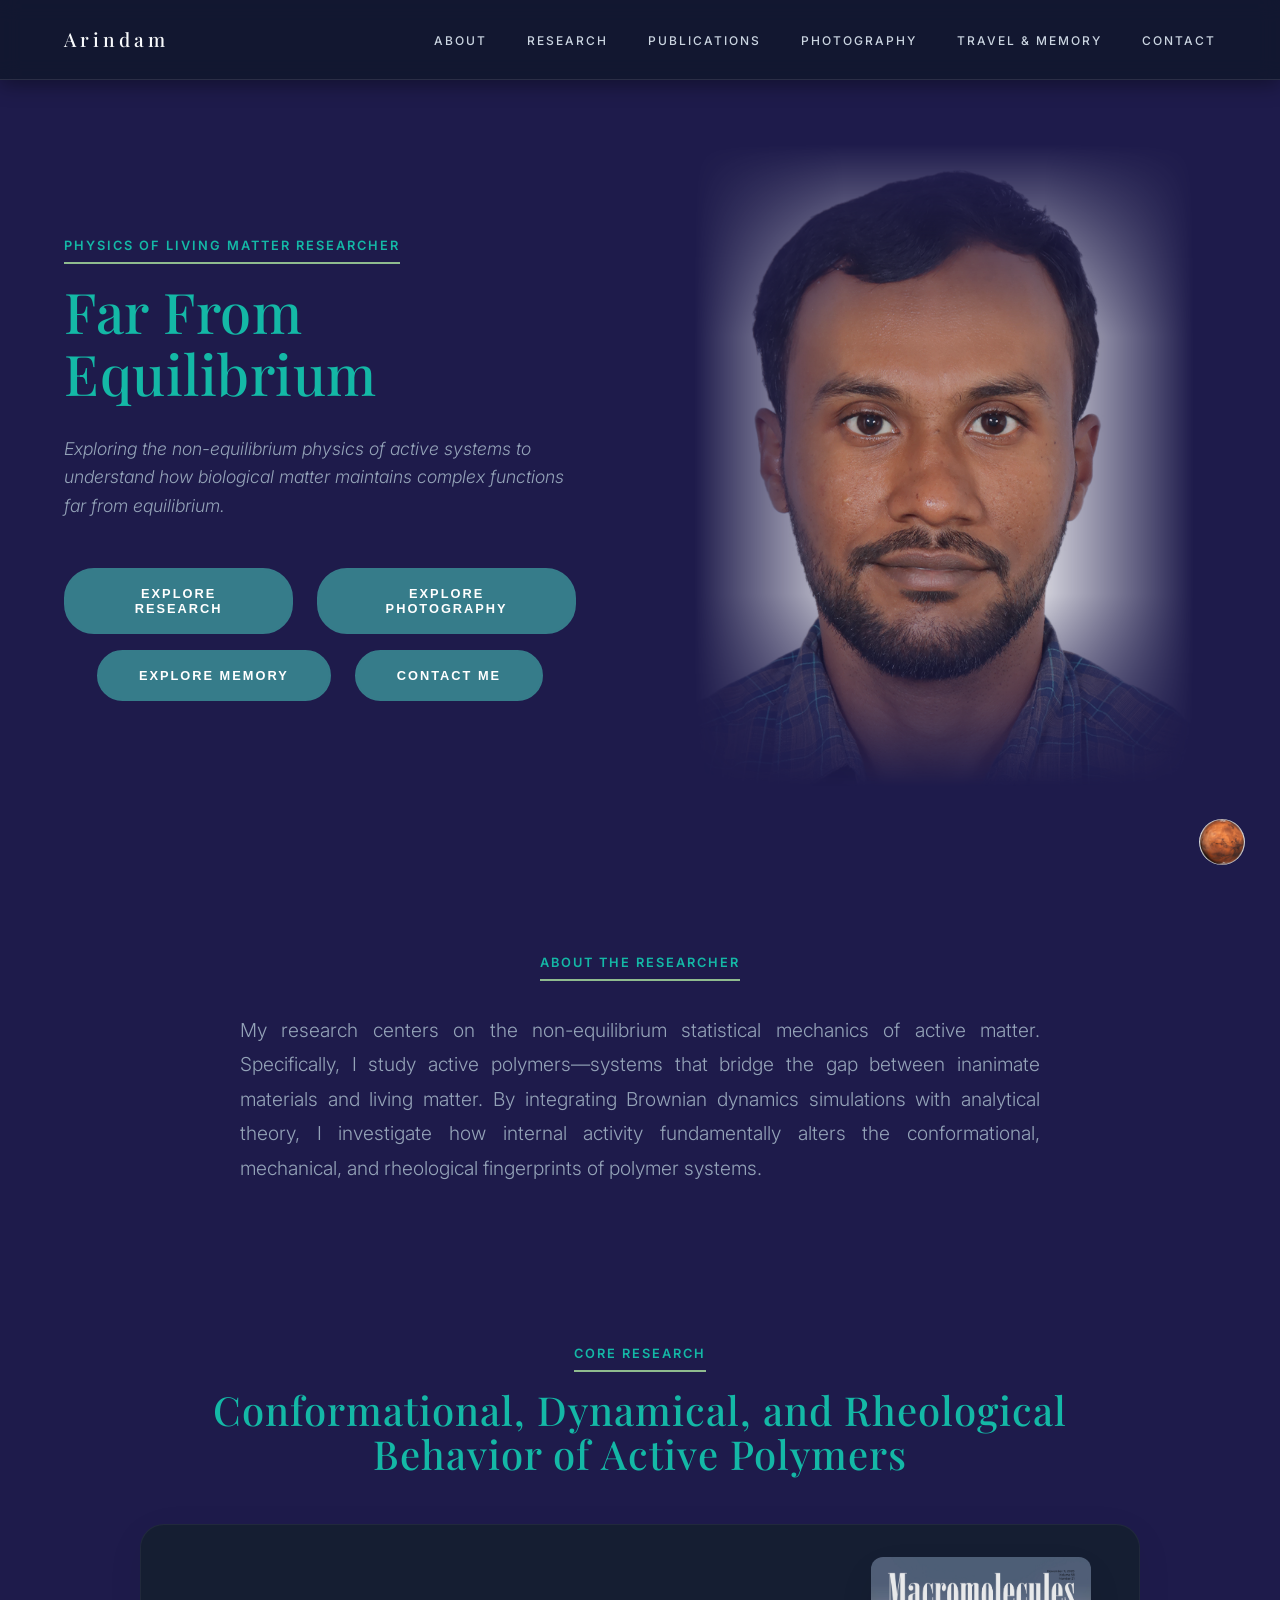
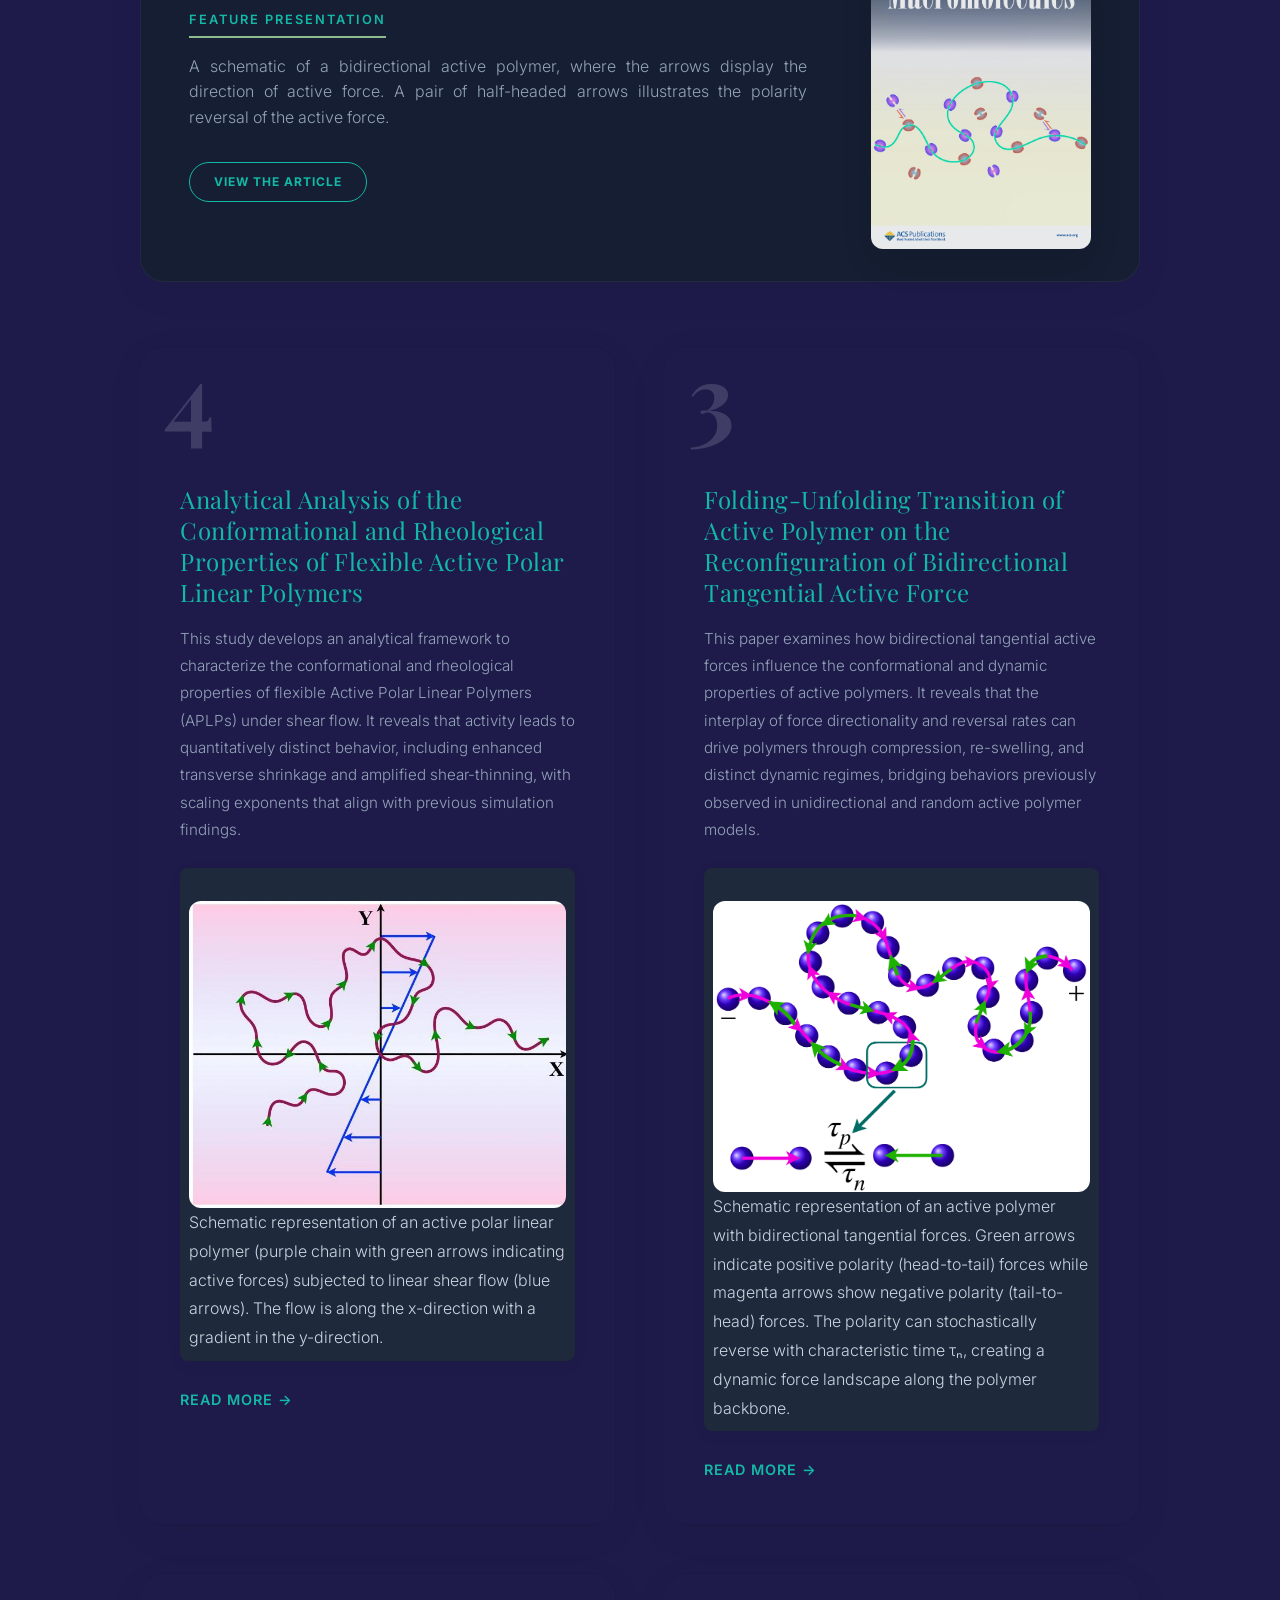
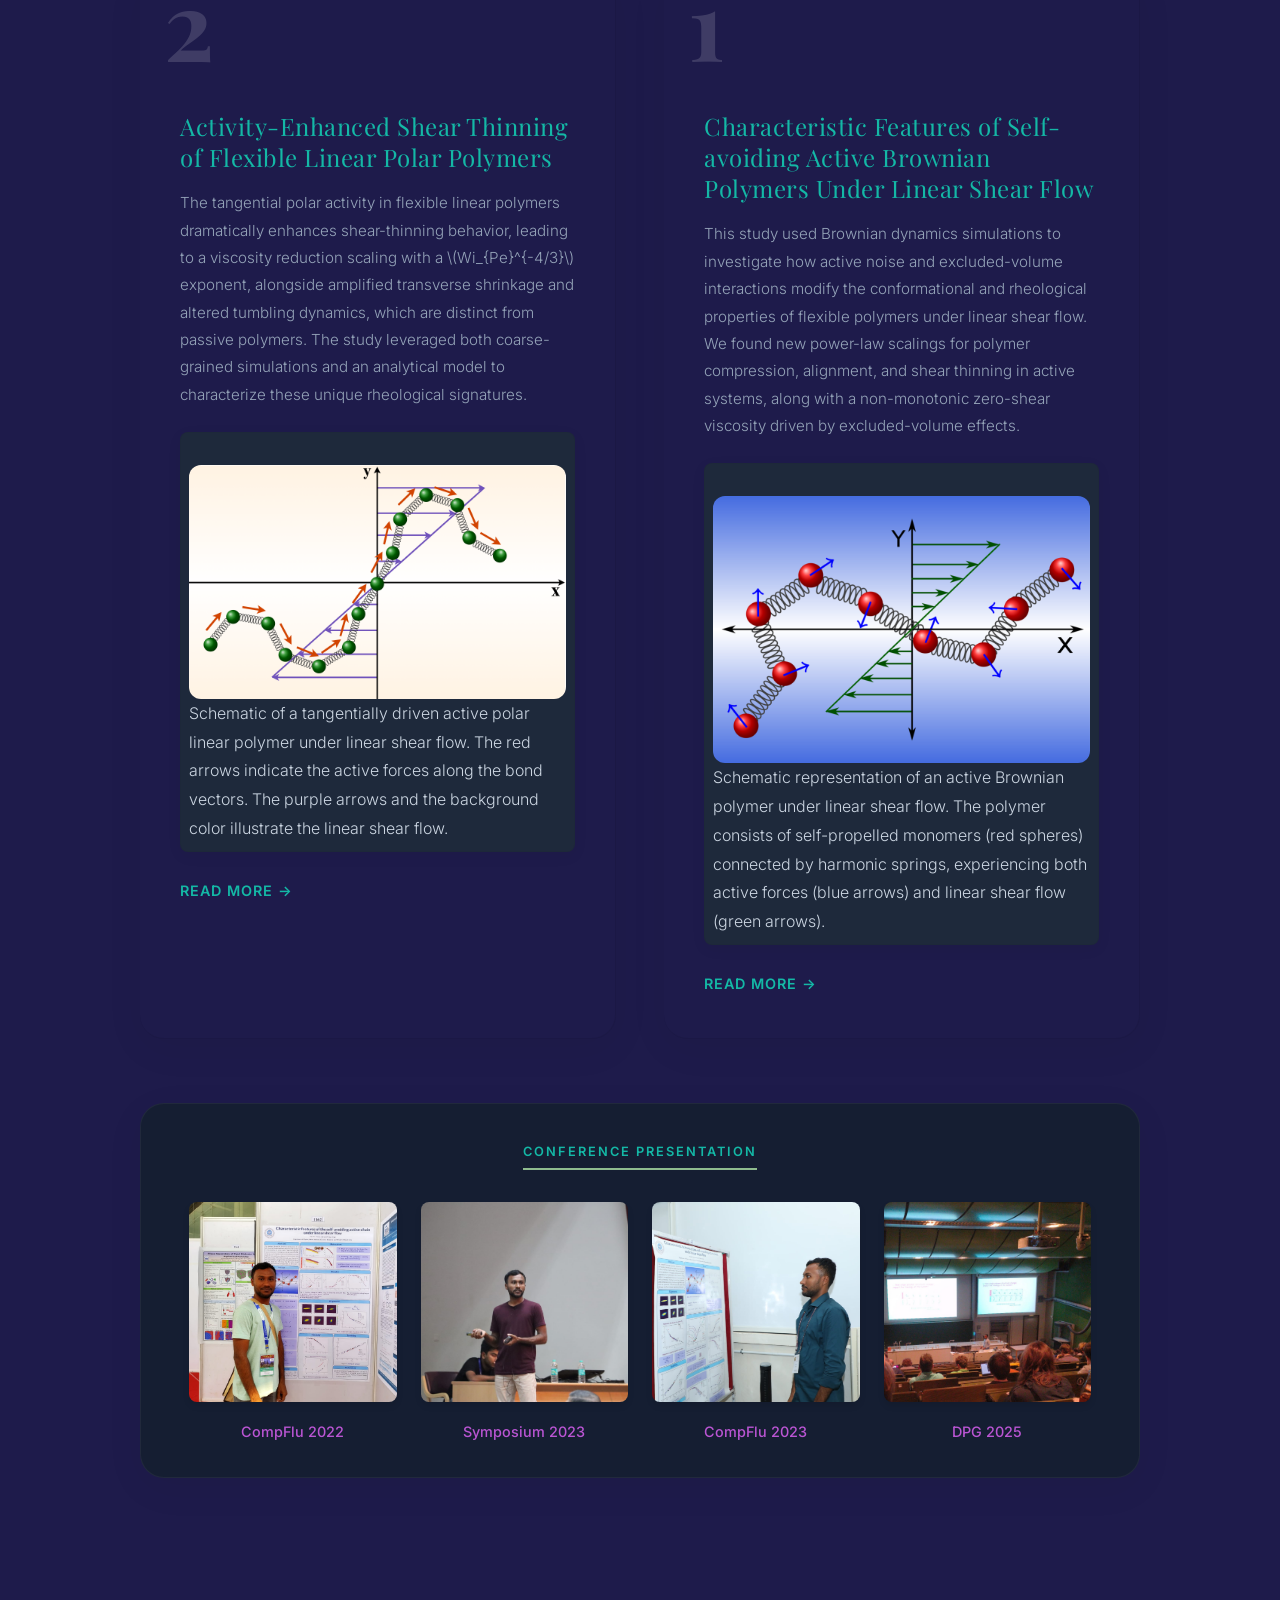
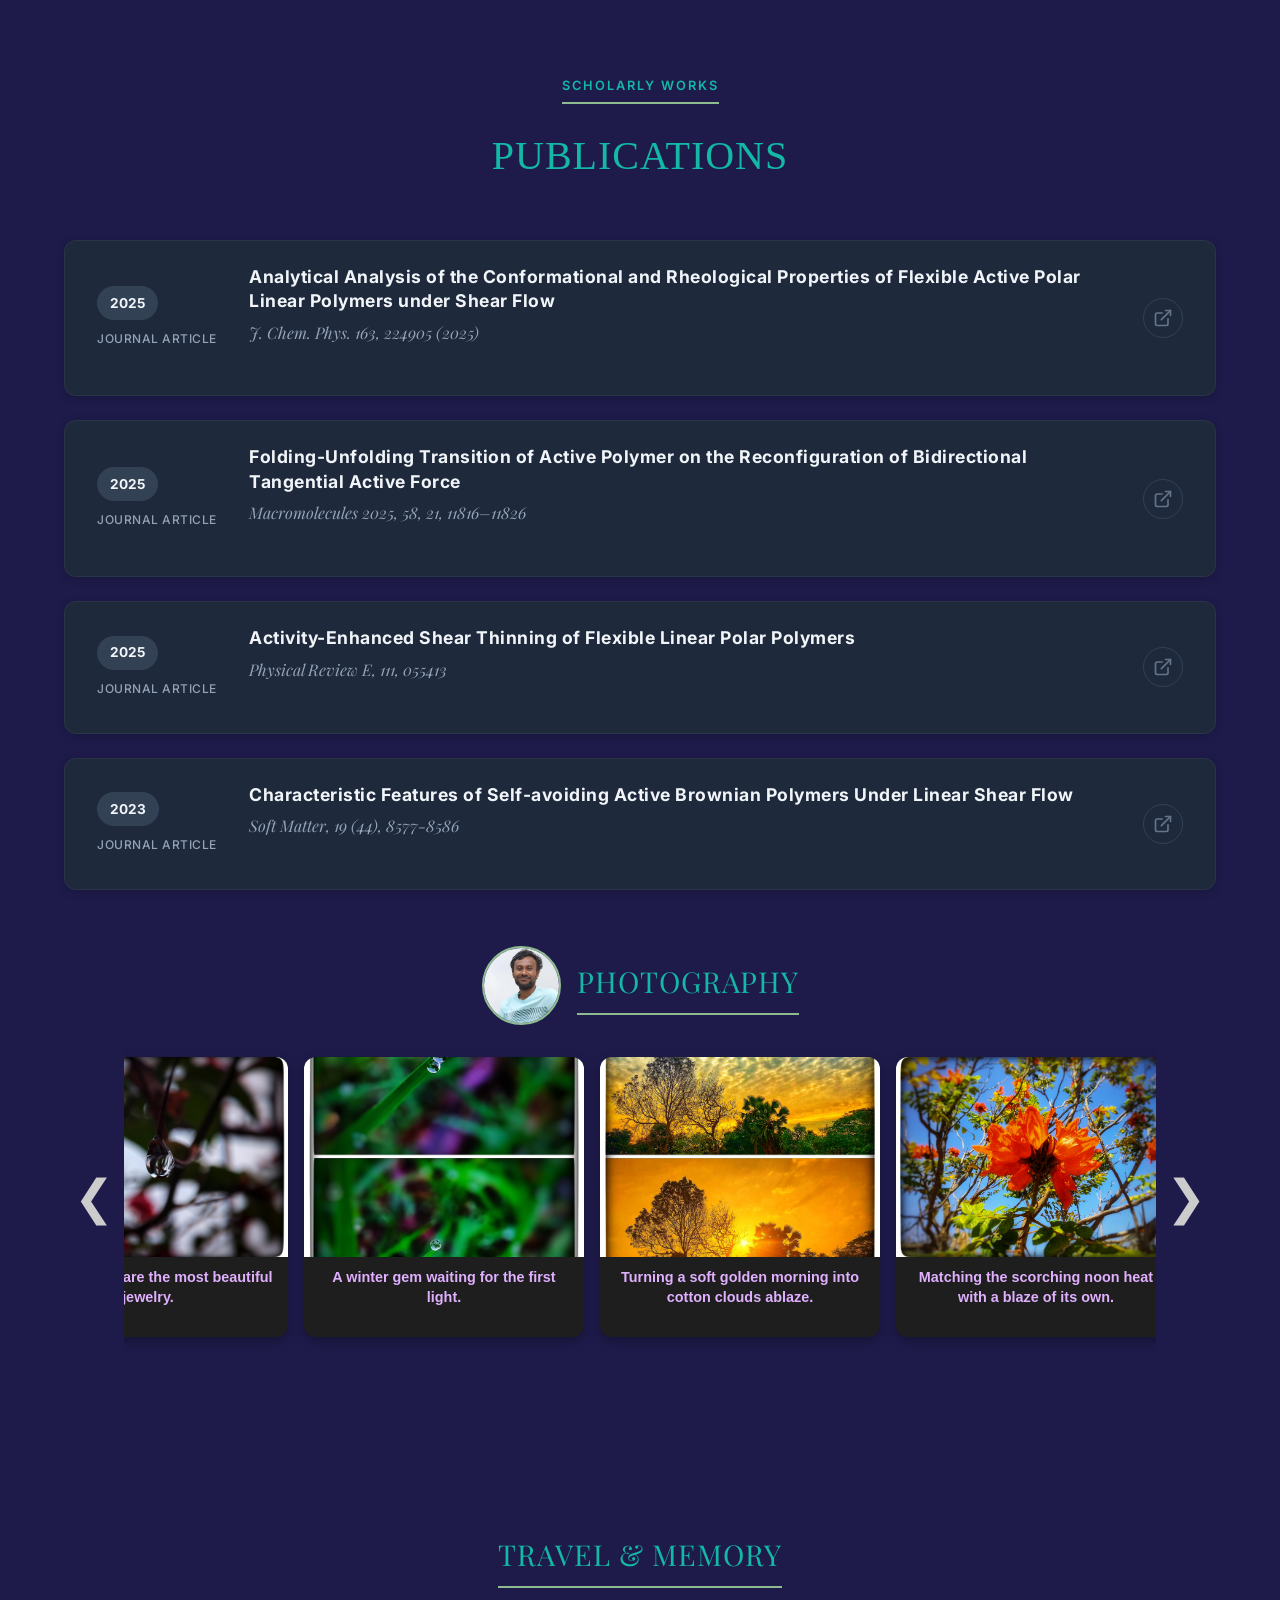
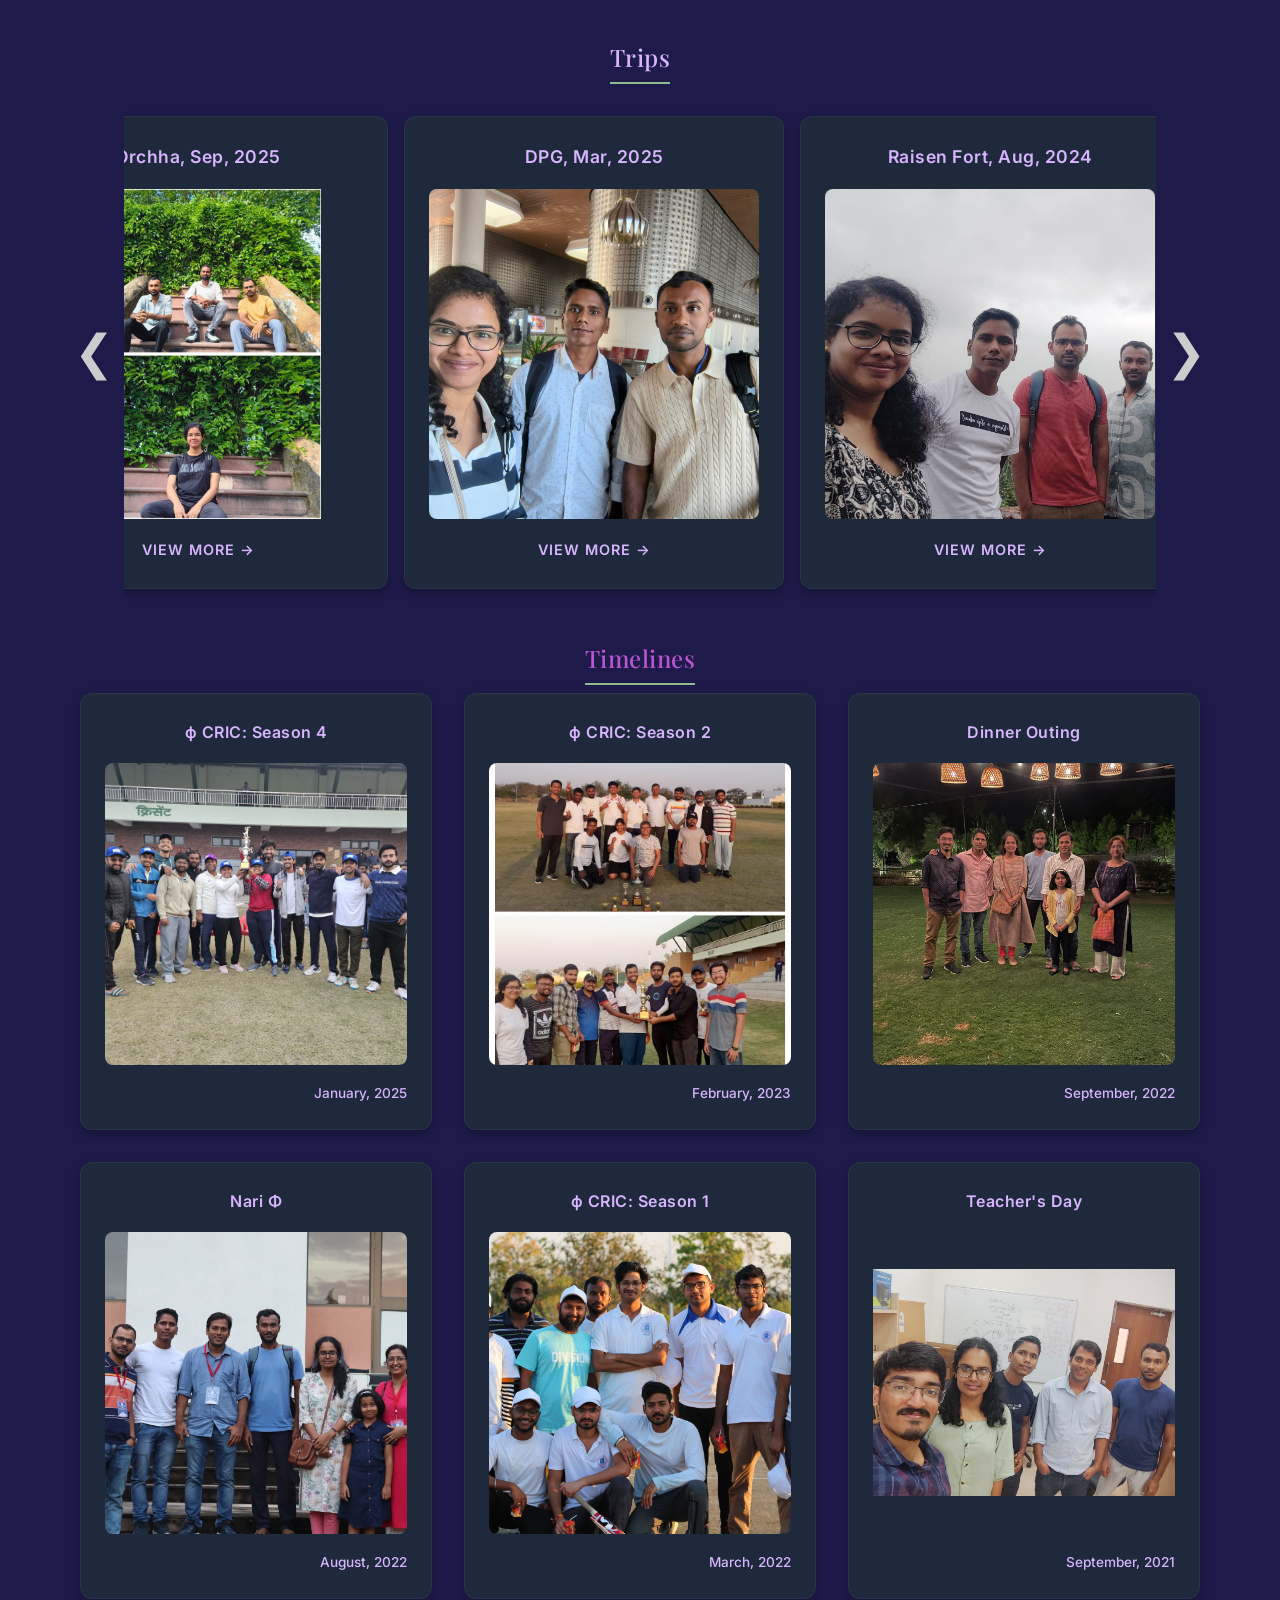
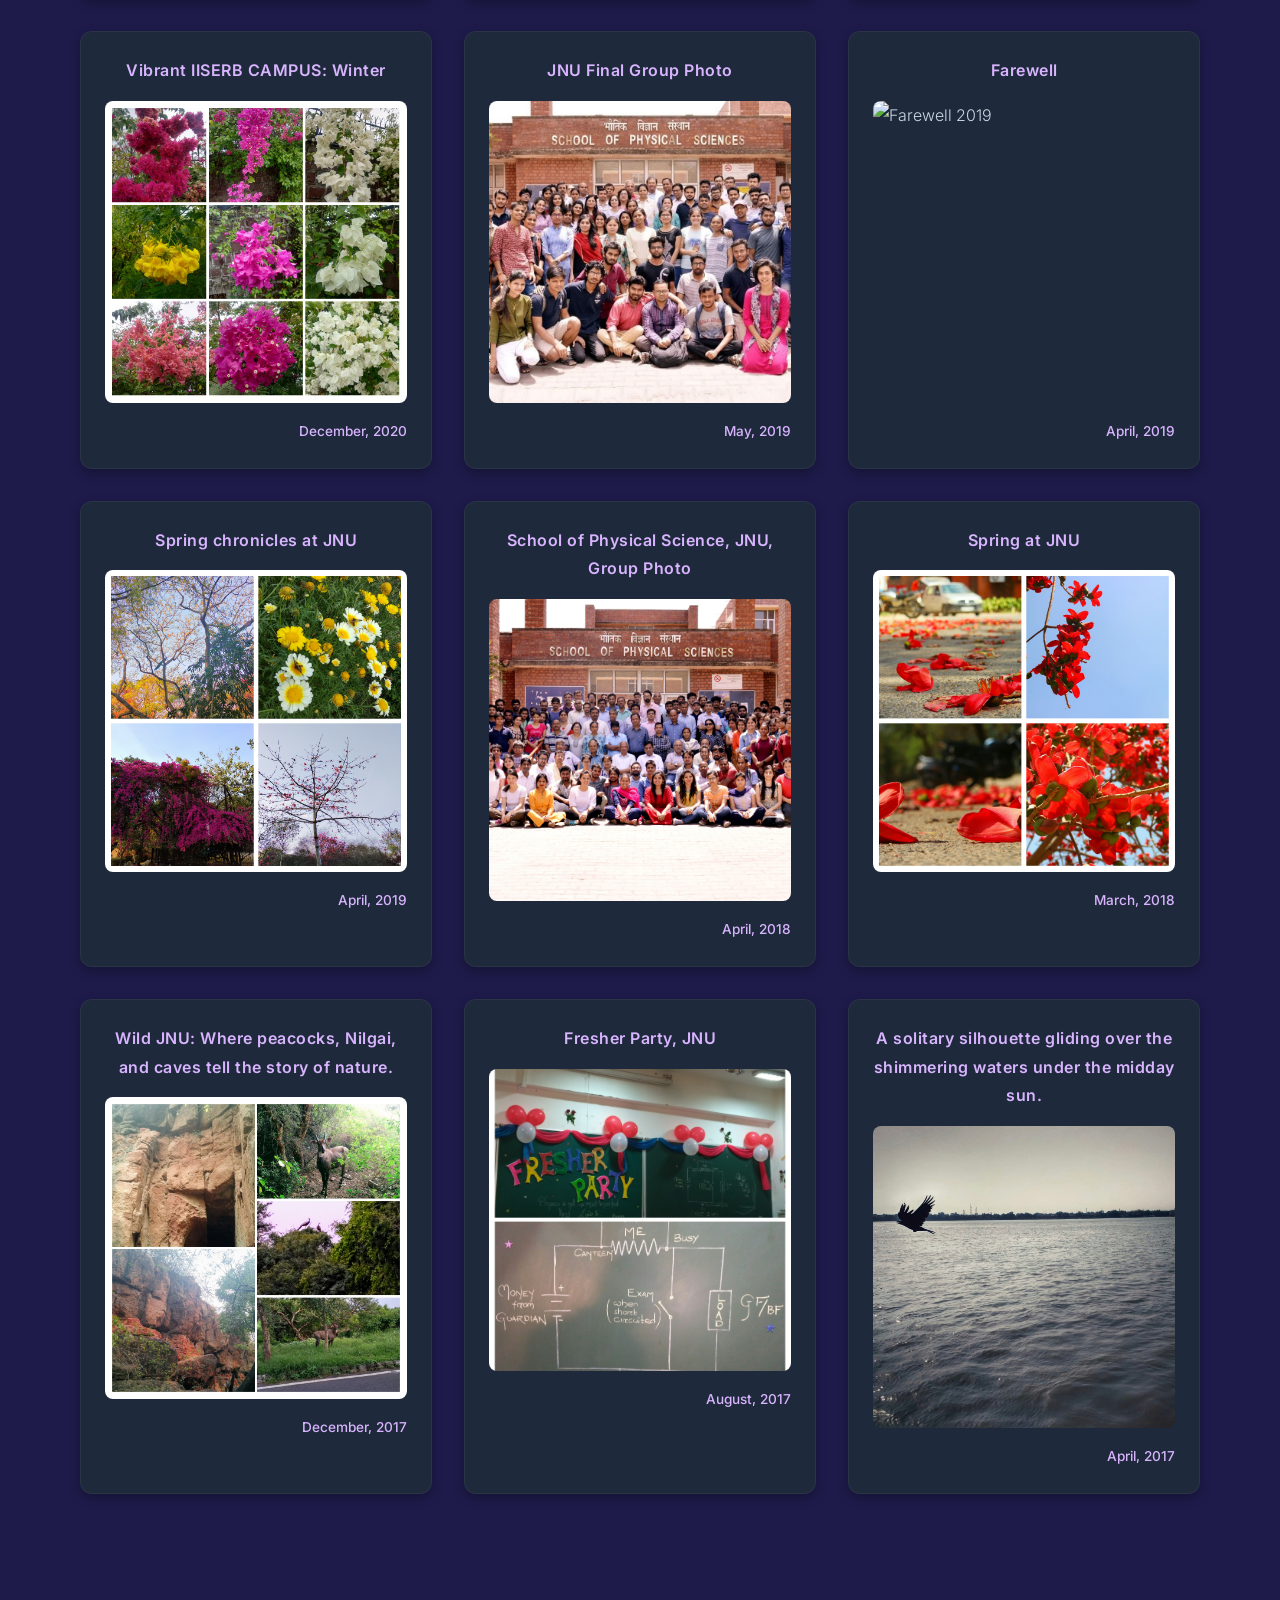
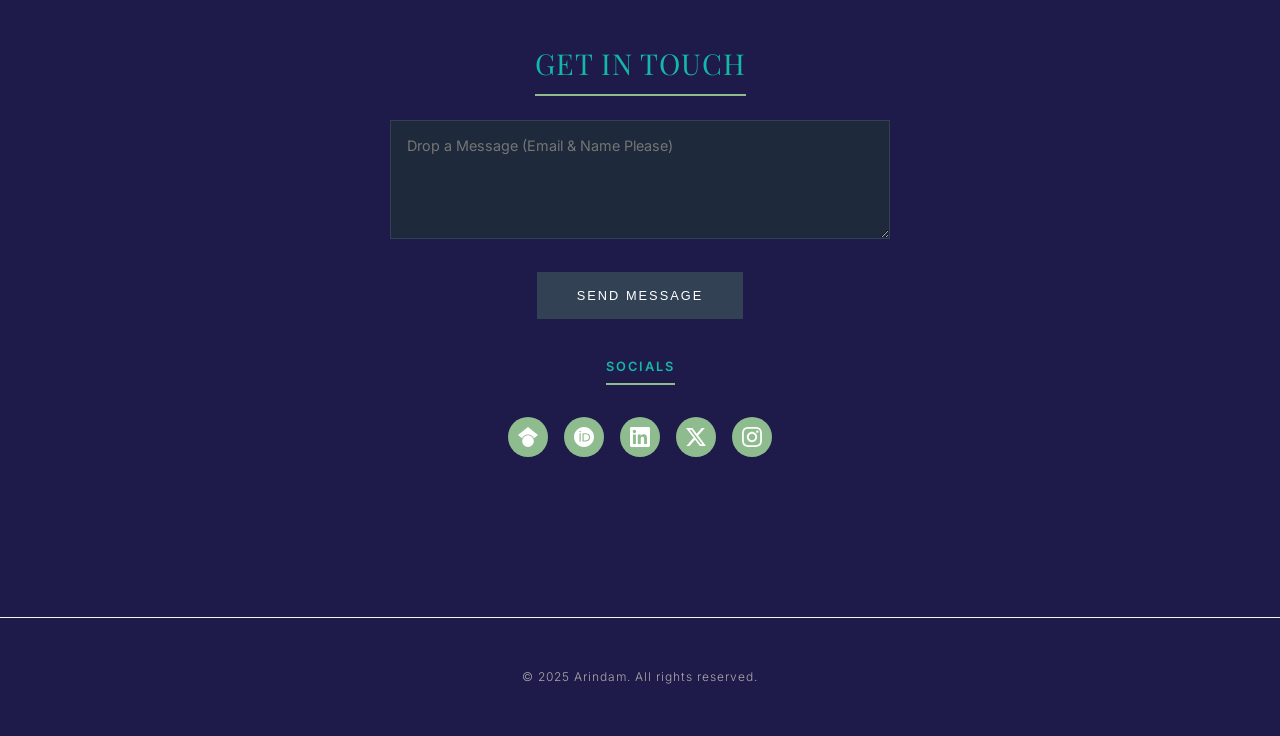
==== commit 5681bb8f: "Fix typo in photography caption" ====
--- a/index_dark.html
+++ b/index_dark.html
@@ -1372,7 +1372,7 @@
                             <div class="gallery-item"
                                 onclick="openLightbox('photography/image1.jpg', 'Nature\'s tears are the most beautiful jewelry', 'Various Dates');">
                                 <img src="photography/image1.jpg" alt="Photography 1">
-                                <div class="gallery-caption-text">Nature's tears are the most beautiful jewelry</div>
+                                <div class="gallery-caption-text">Nature's tears are the most beautiful jewelry.</div>
                             </div>
                             <div class="gallery-item"
                                 onclick="openLightbox('photography/image2.jpg', 'A winter gem waiting for the first light.', 'Various Dates');">
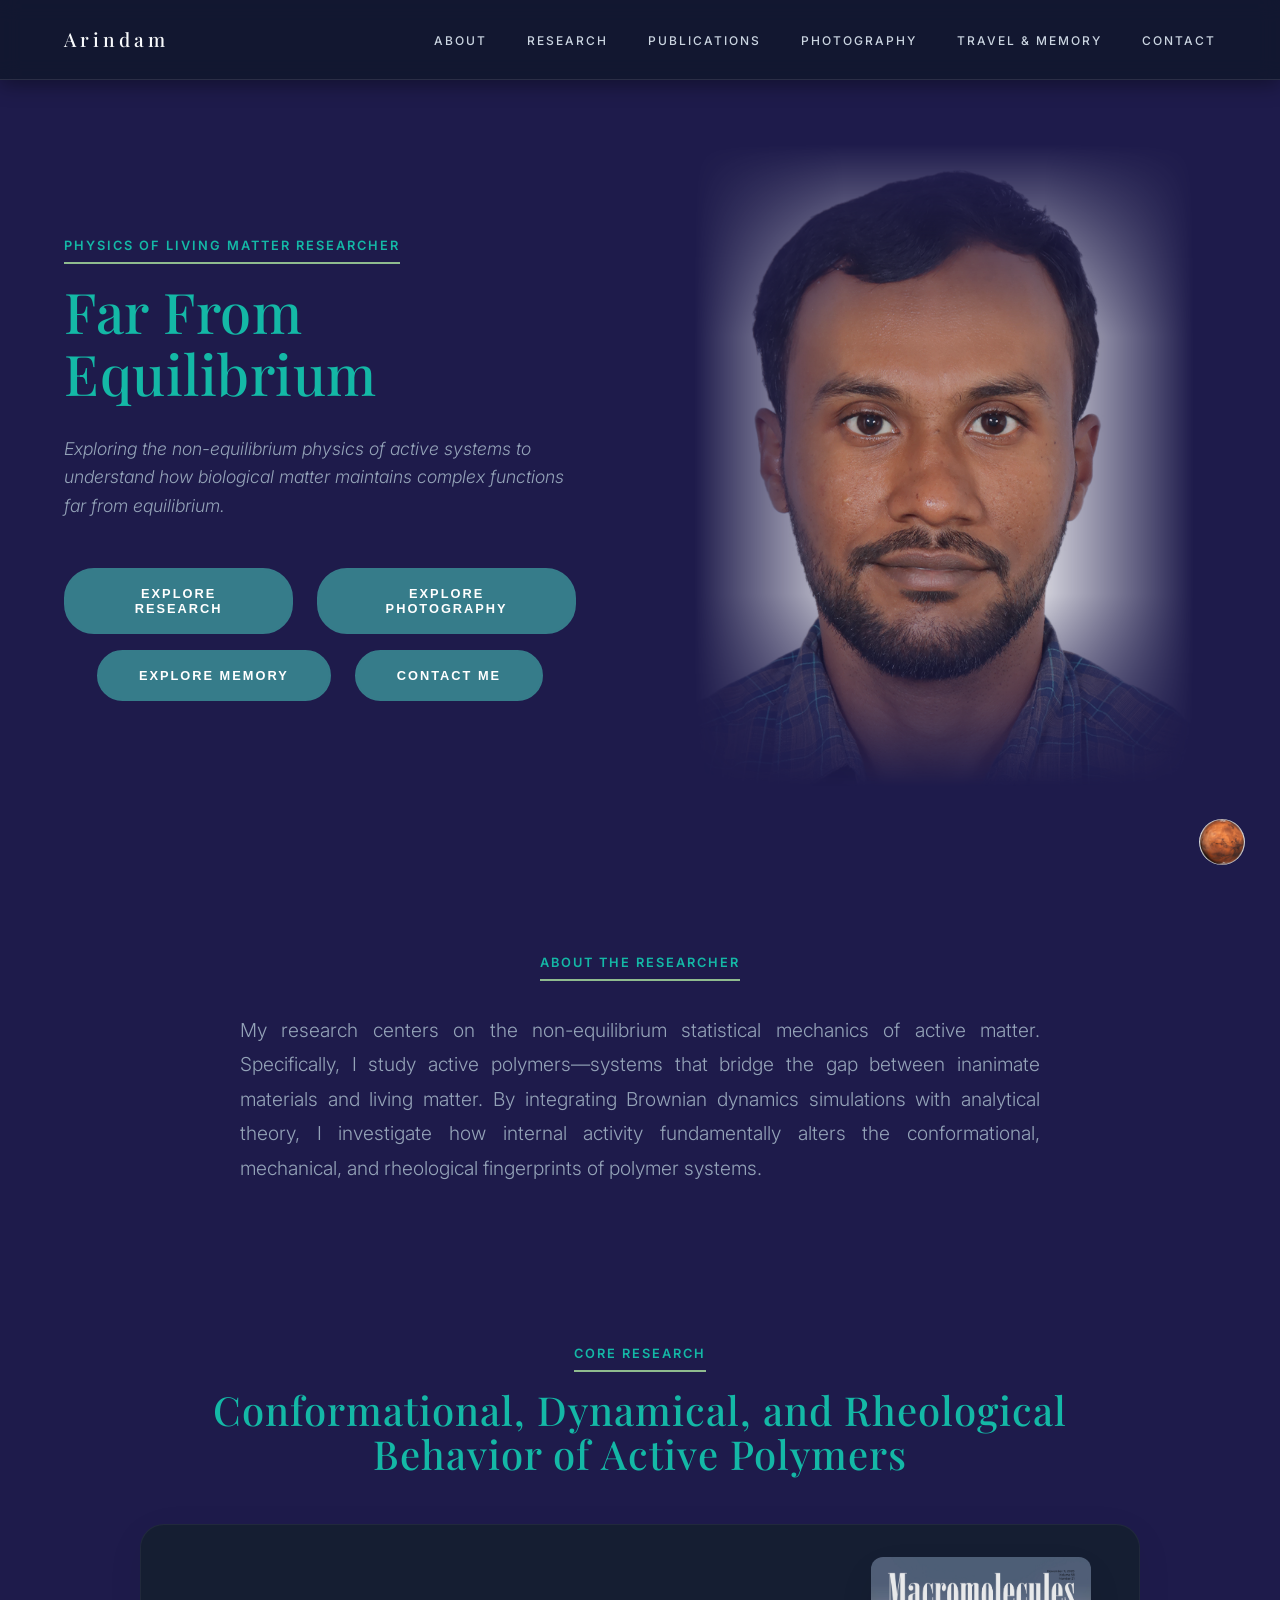
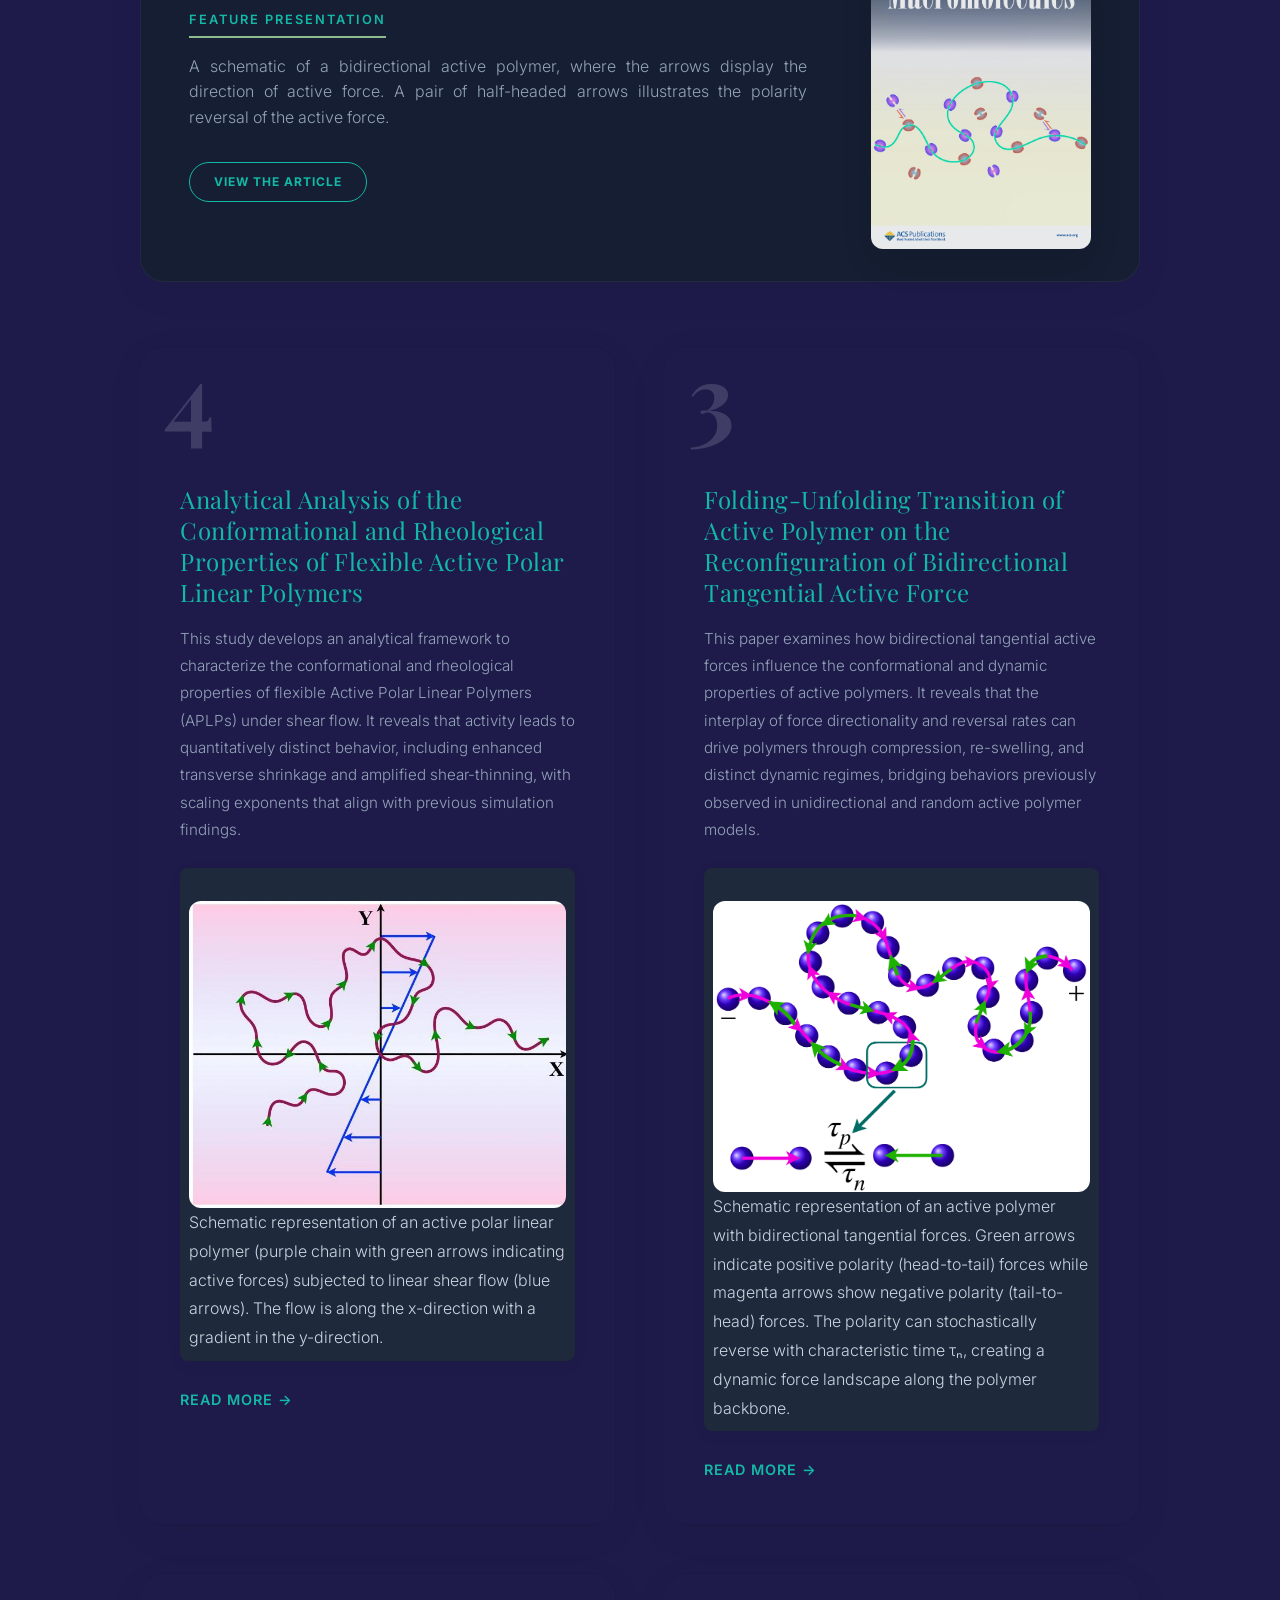
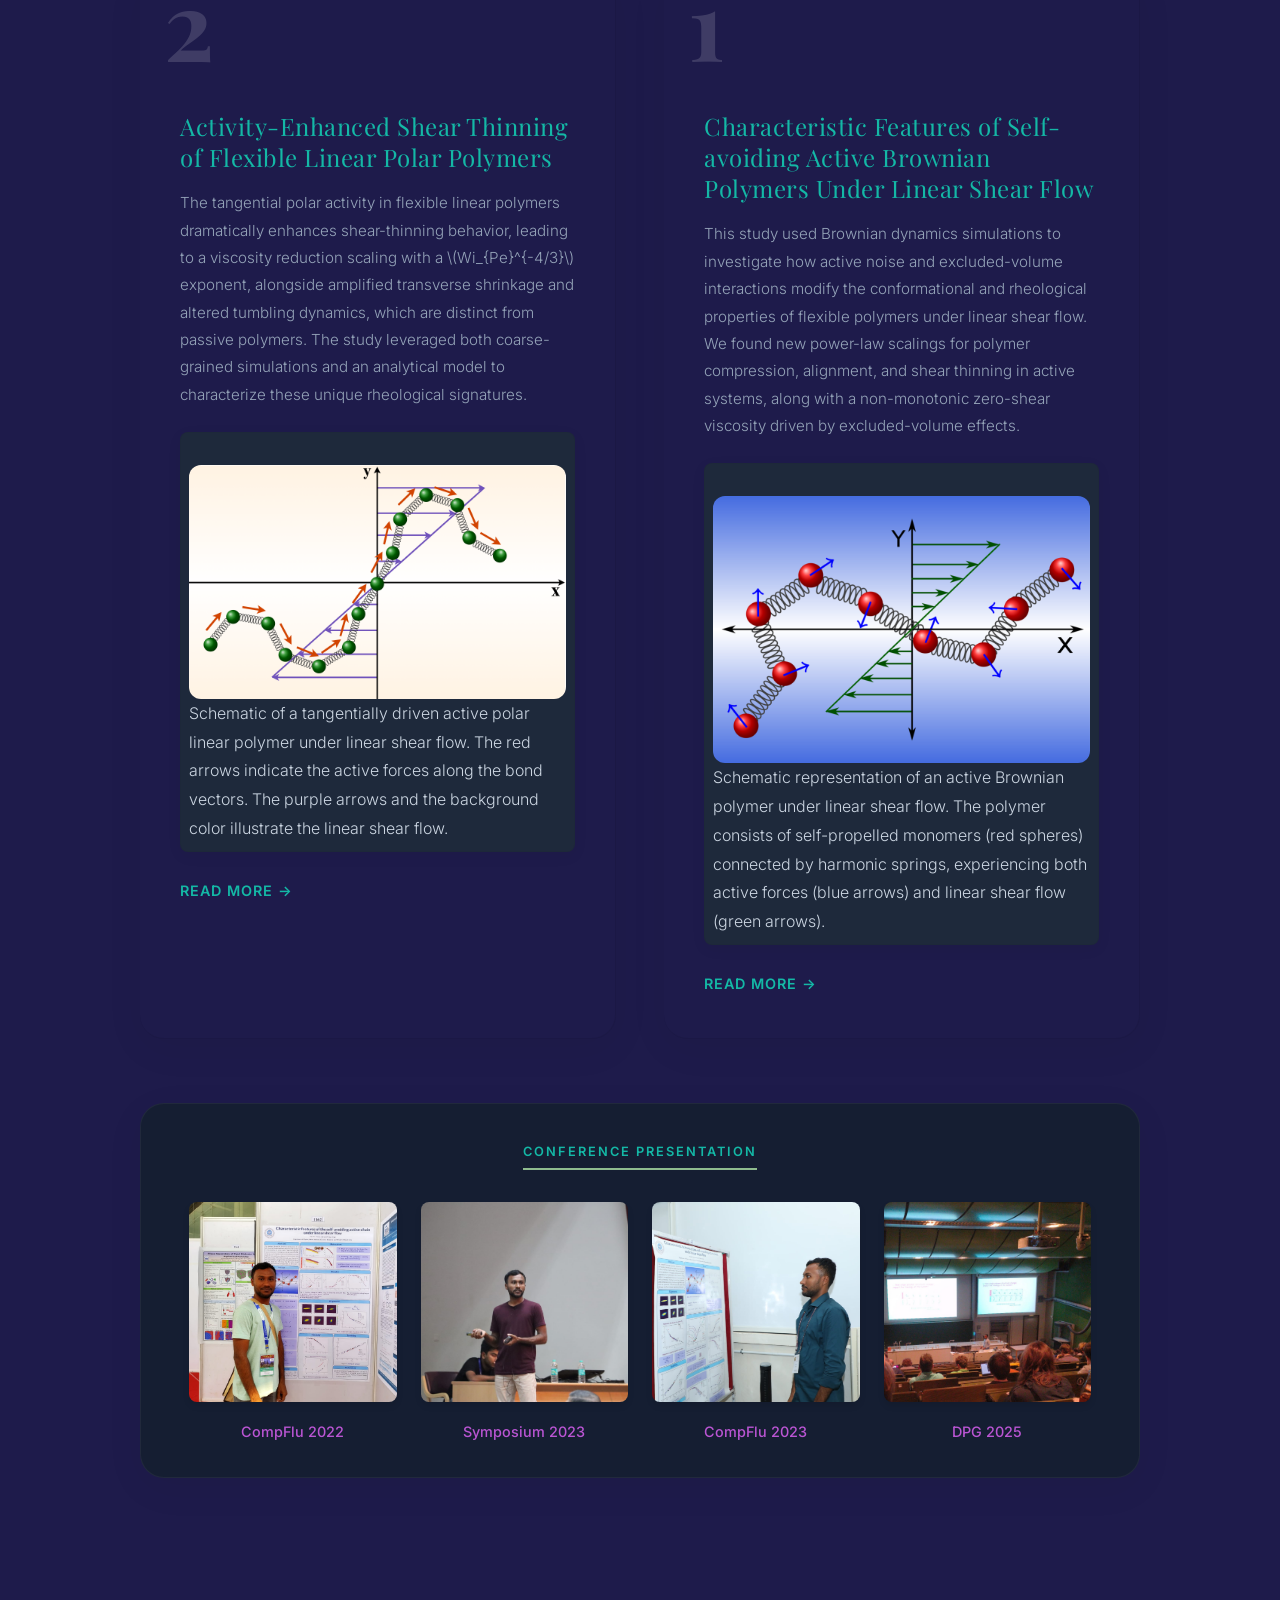
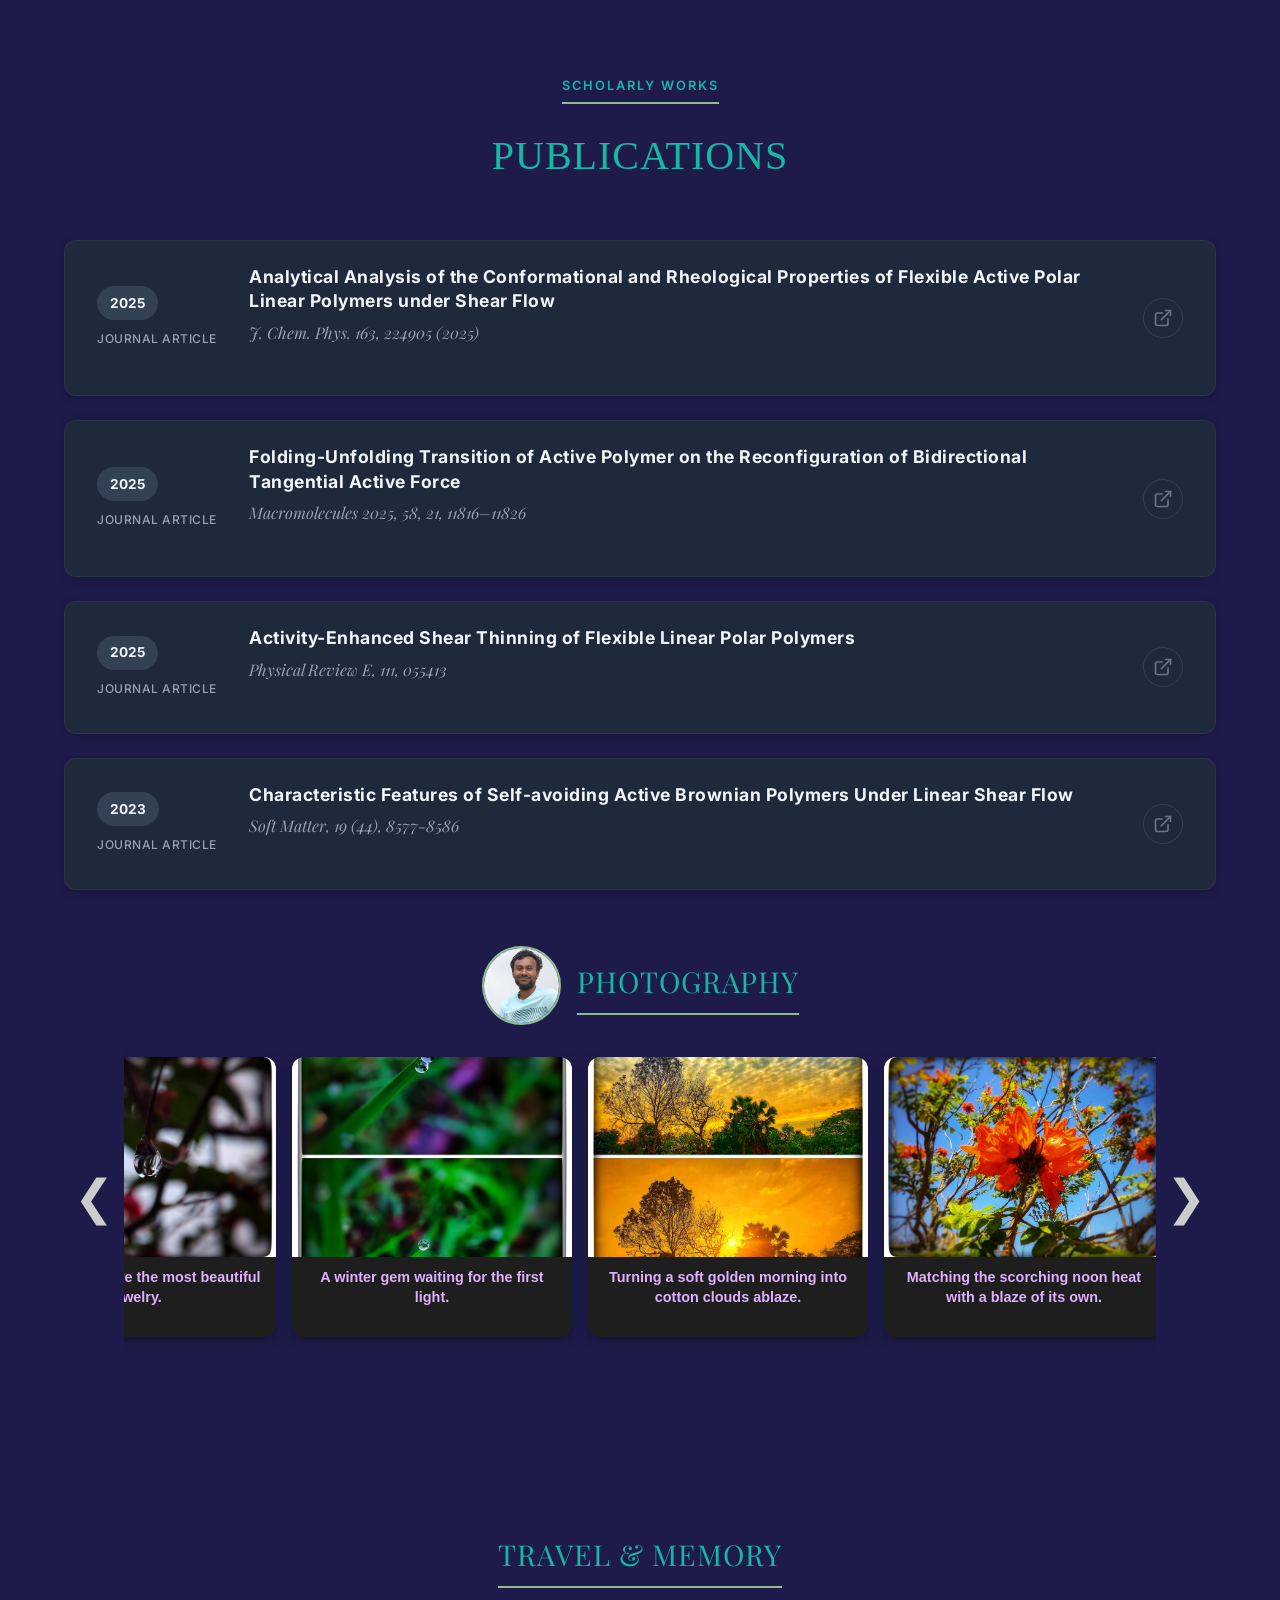
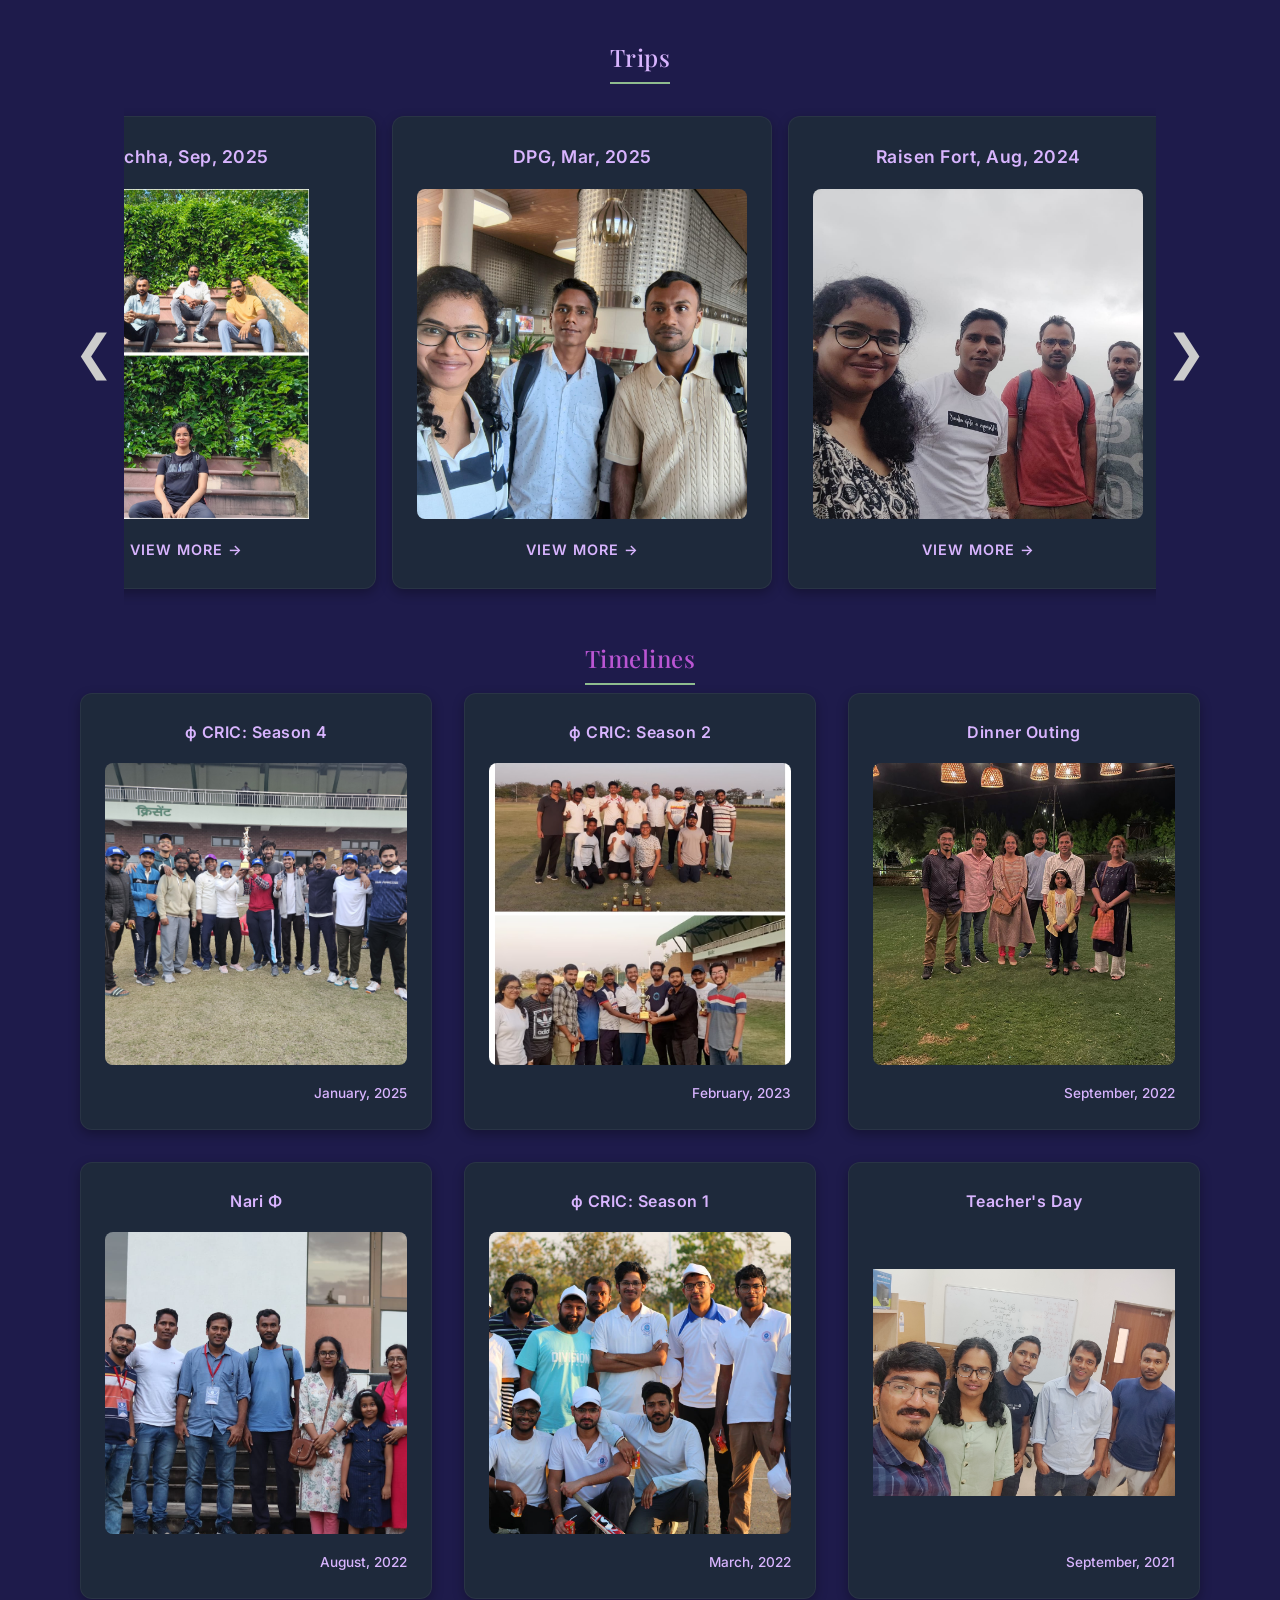
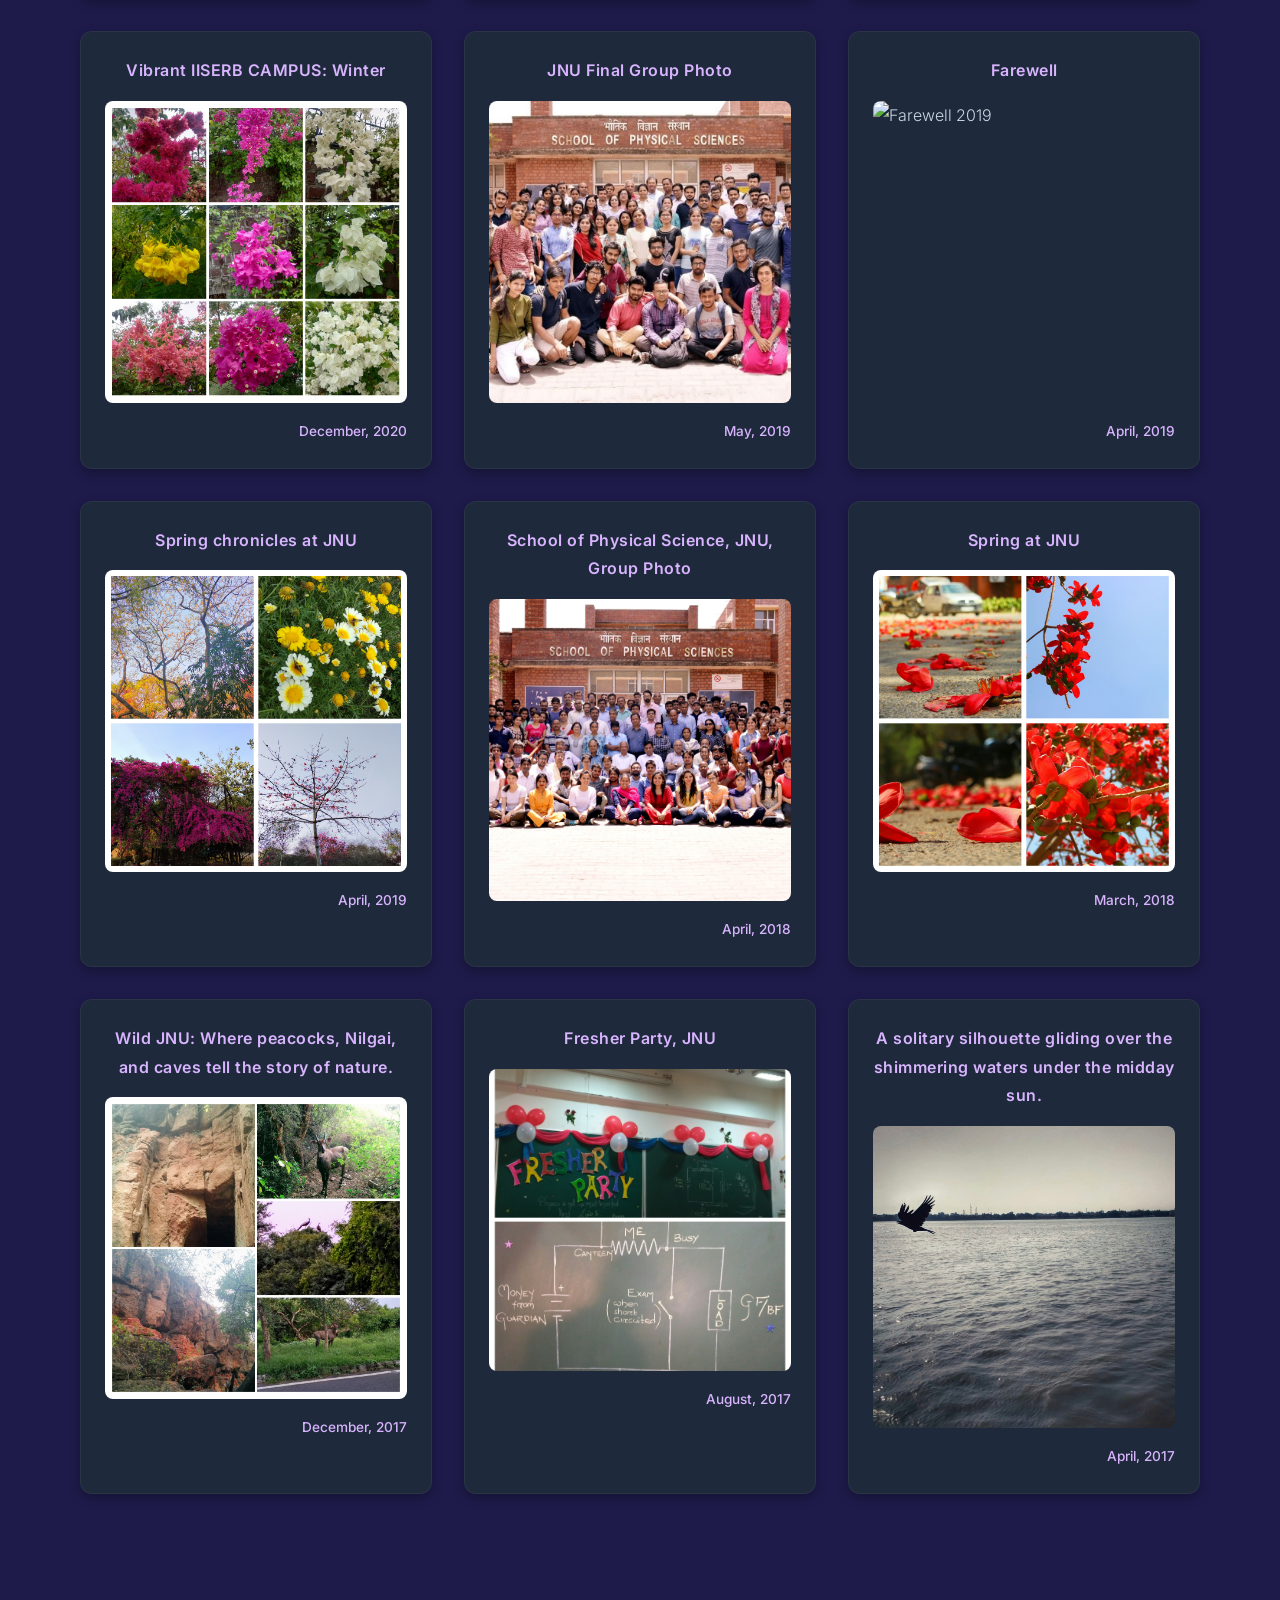
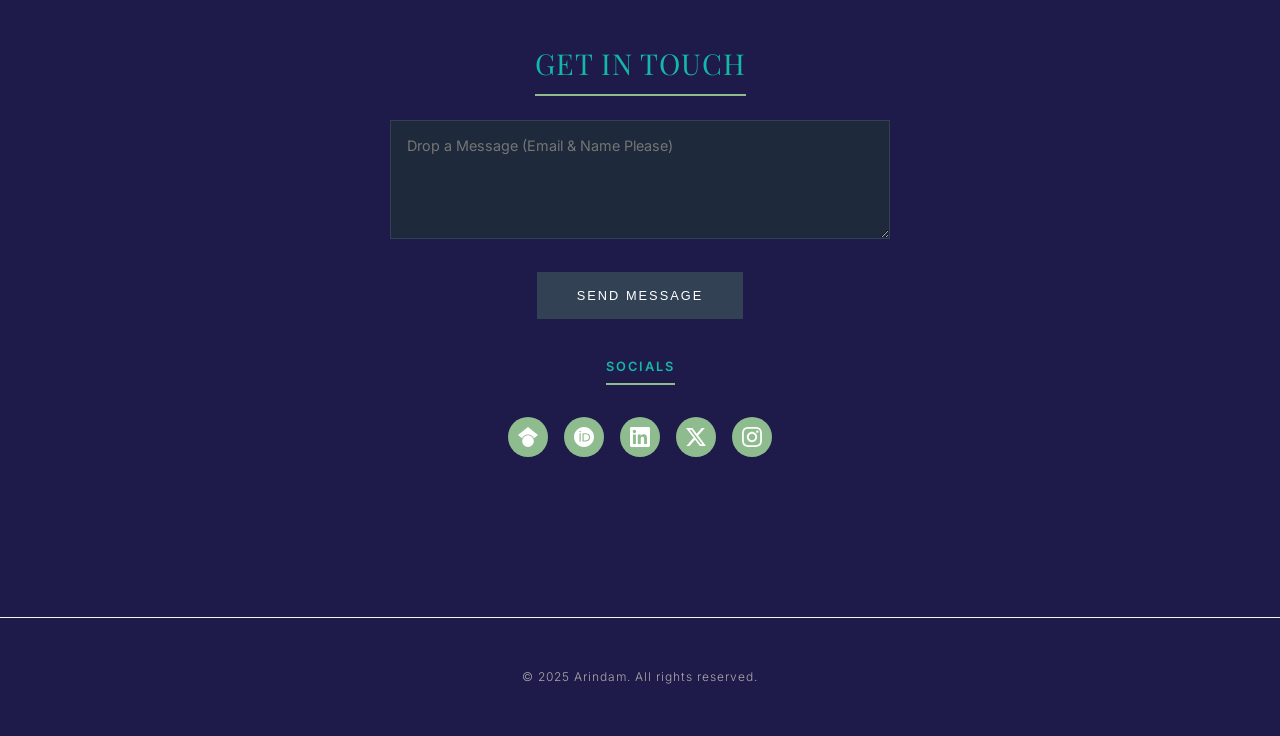
==== commit 0f19ed93: "Fix period in lightbox caption" ====
--- a/index_dark.html
+++ b/index_dark.html
@@ -1370,7 +1370,7 @@
                     <div id="photo-scroll-container" class="photo-container">
                         <div class="photo-group">
                             <div class="gallery-item"
-                                onclick="openLightbox('photography/image1.jpg', 'Nature\'s tears are the most beautiful jewelry', 'Various Dates');">
+                                onclick="openLightbox('photography/image1.jpg', 'Nature\'s tears are the most beautiful jewelry.', 'Various Dates');">
                                 <img src="photography/image1.jpg" alt="Photography 1">
                                 <div class="gallery-caption-text">Nature's tears are the most beautiful jewelry.</div>
                             </div>
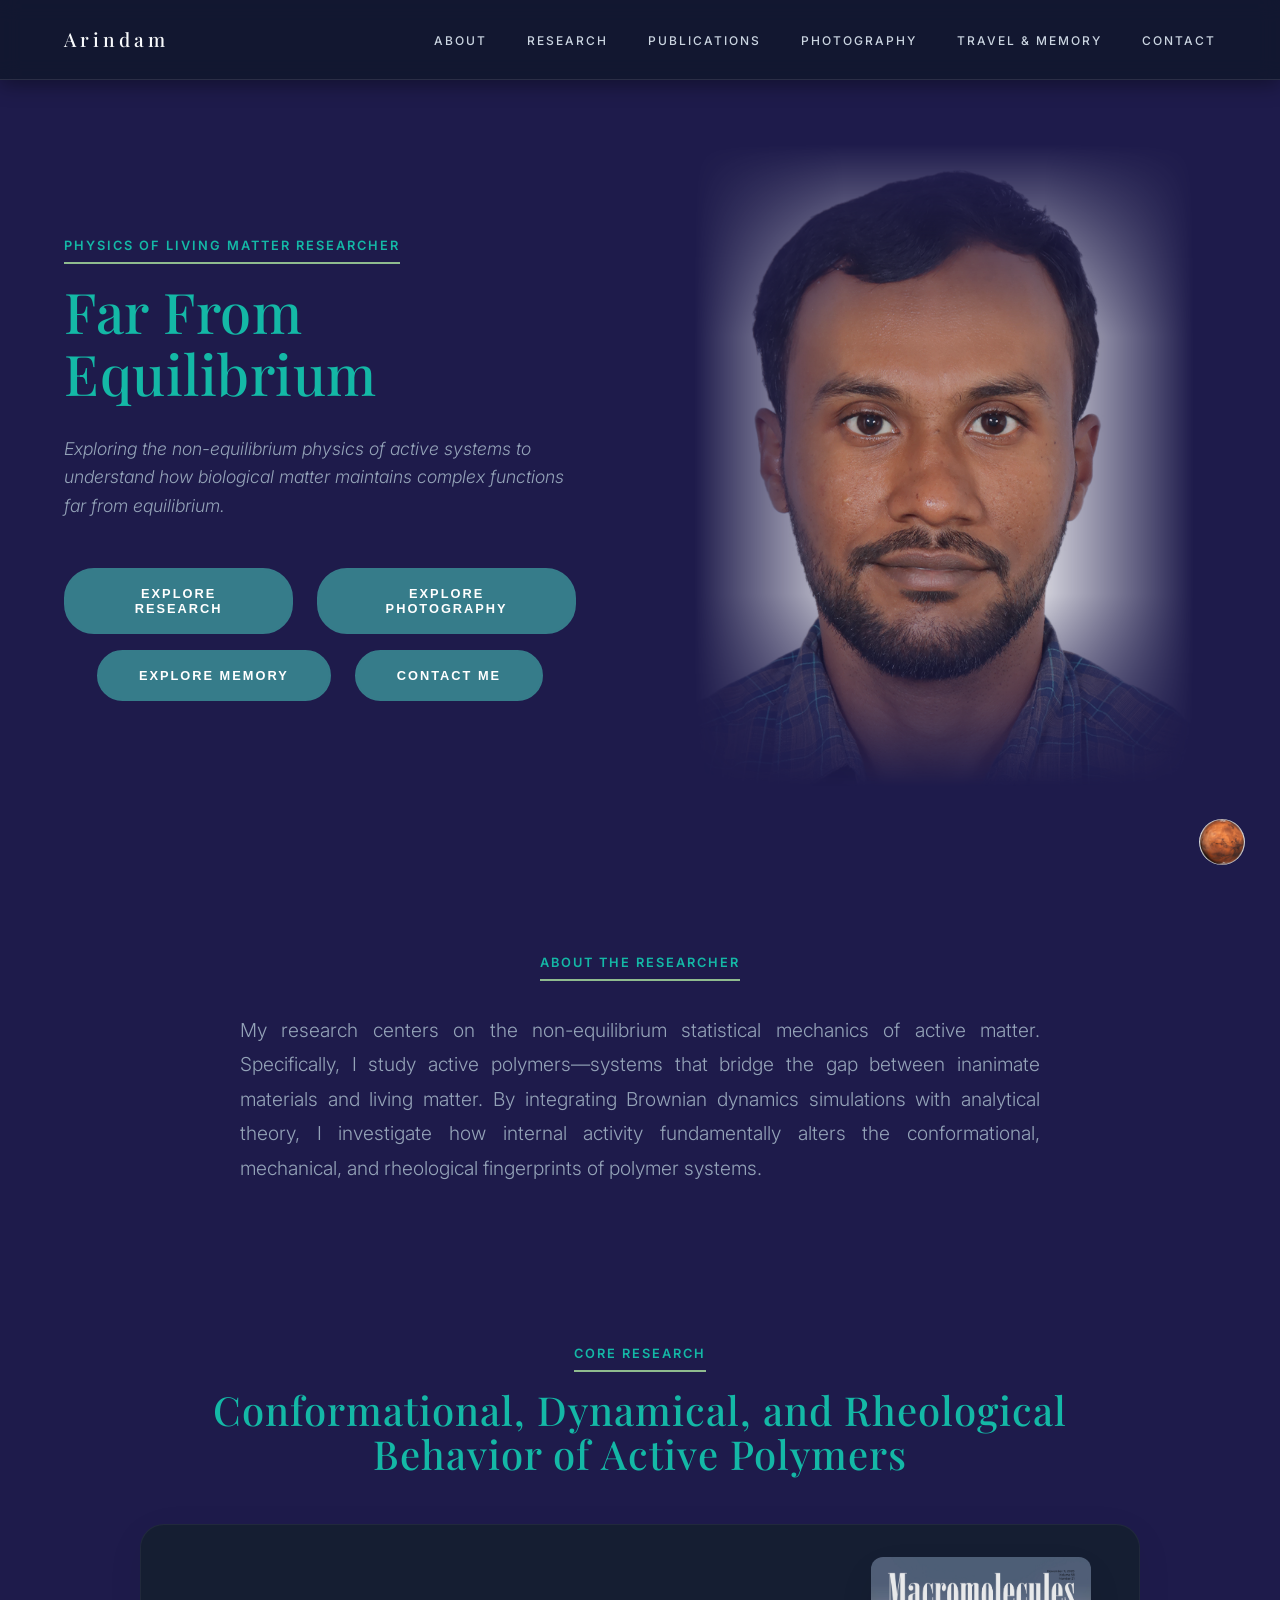
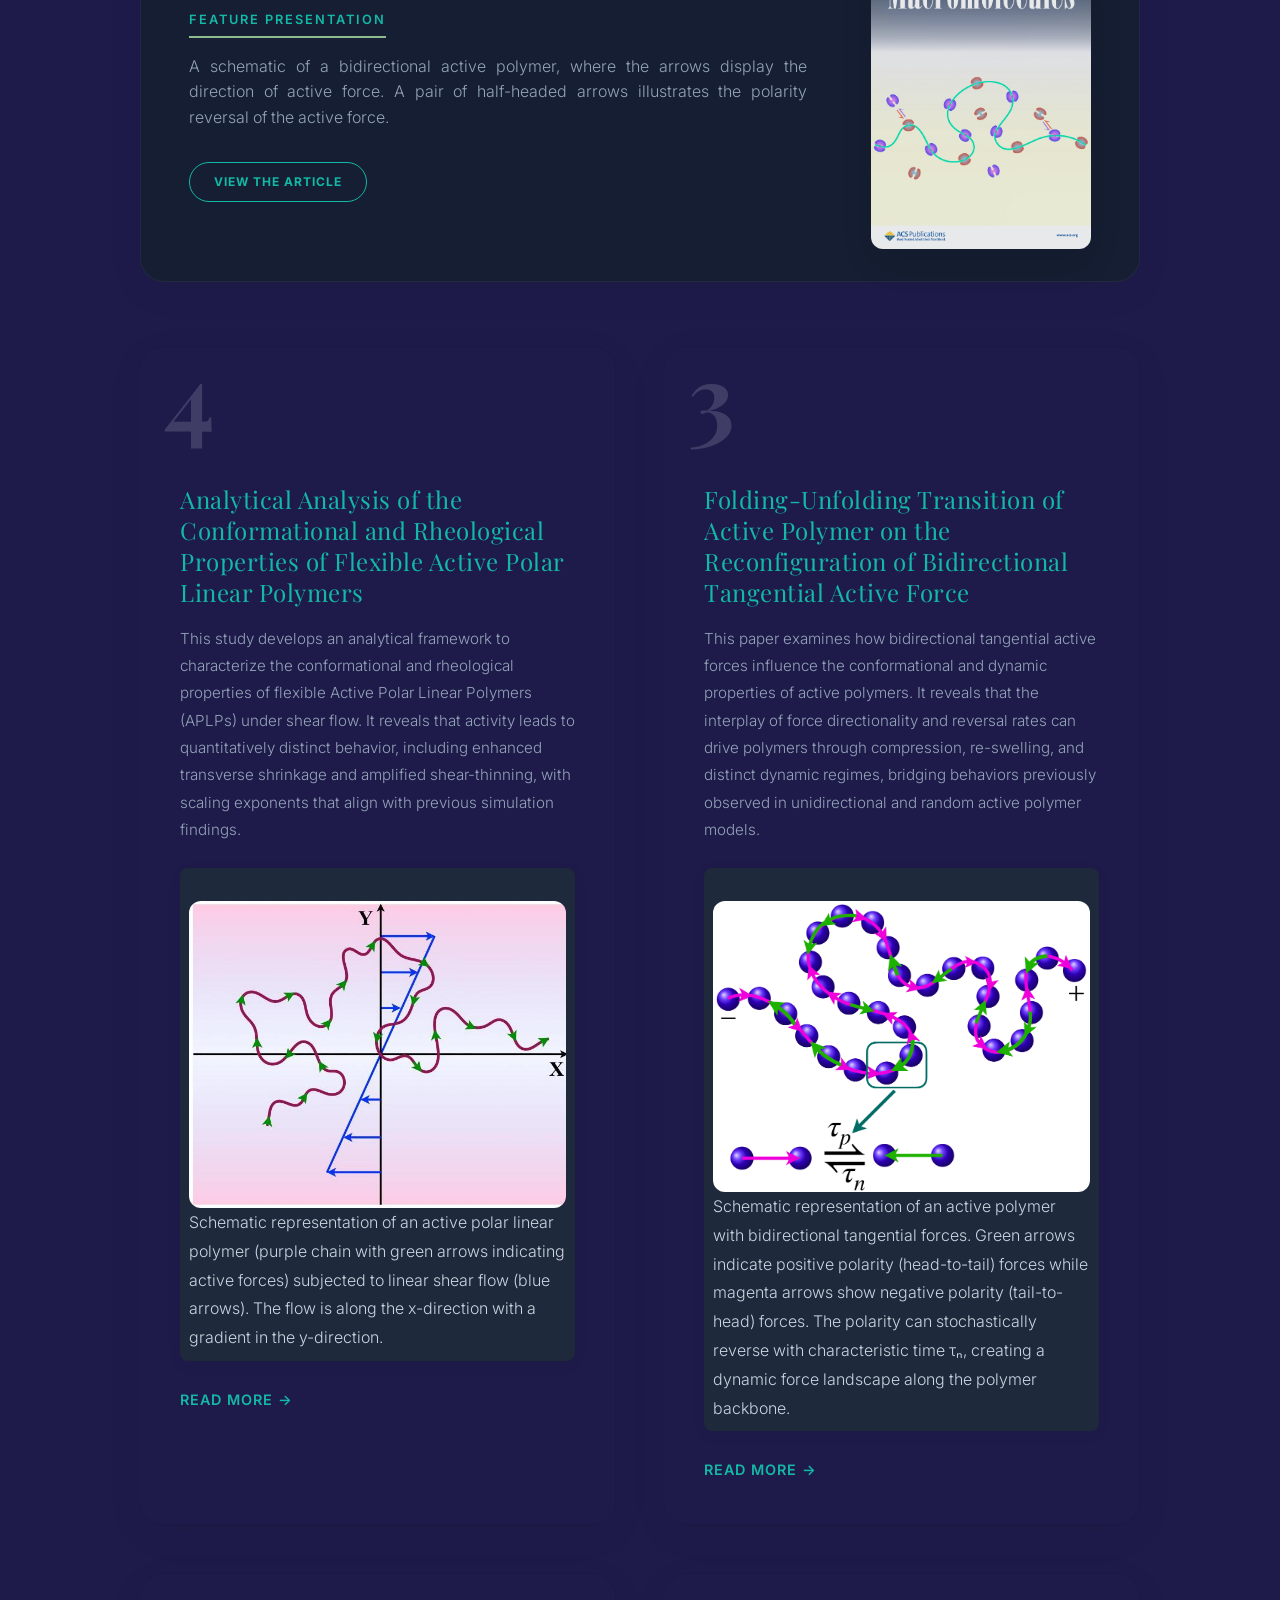
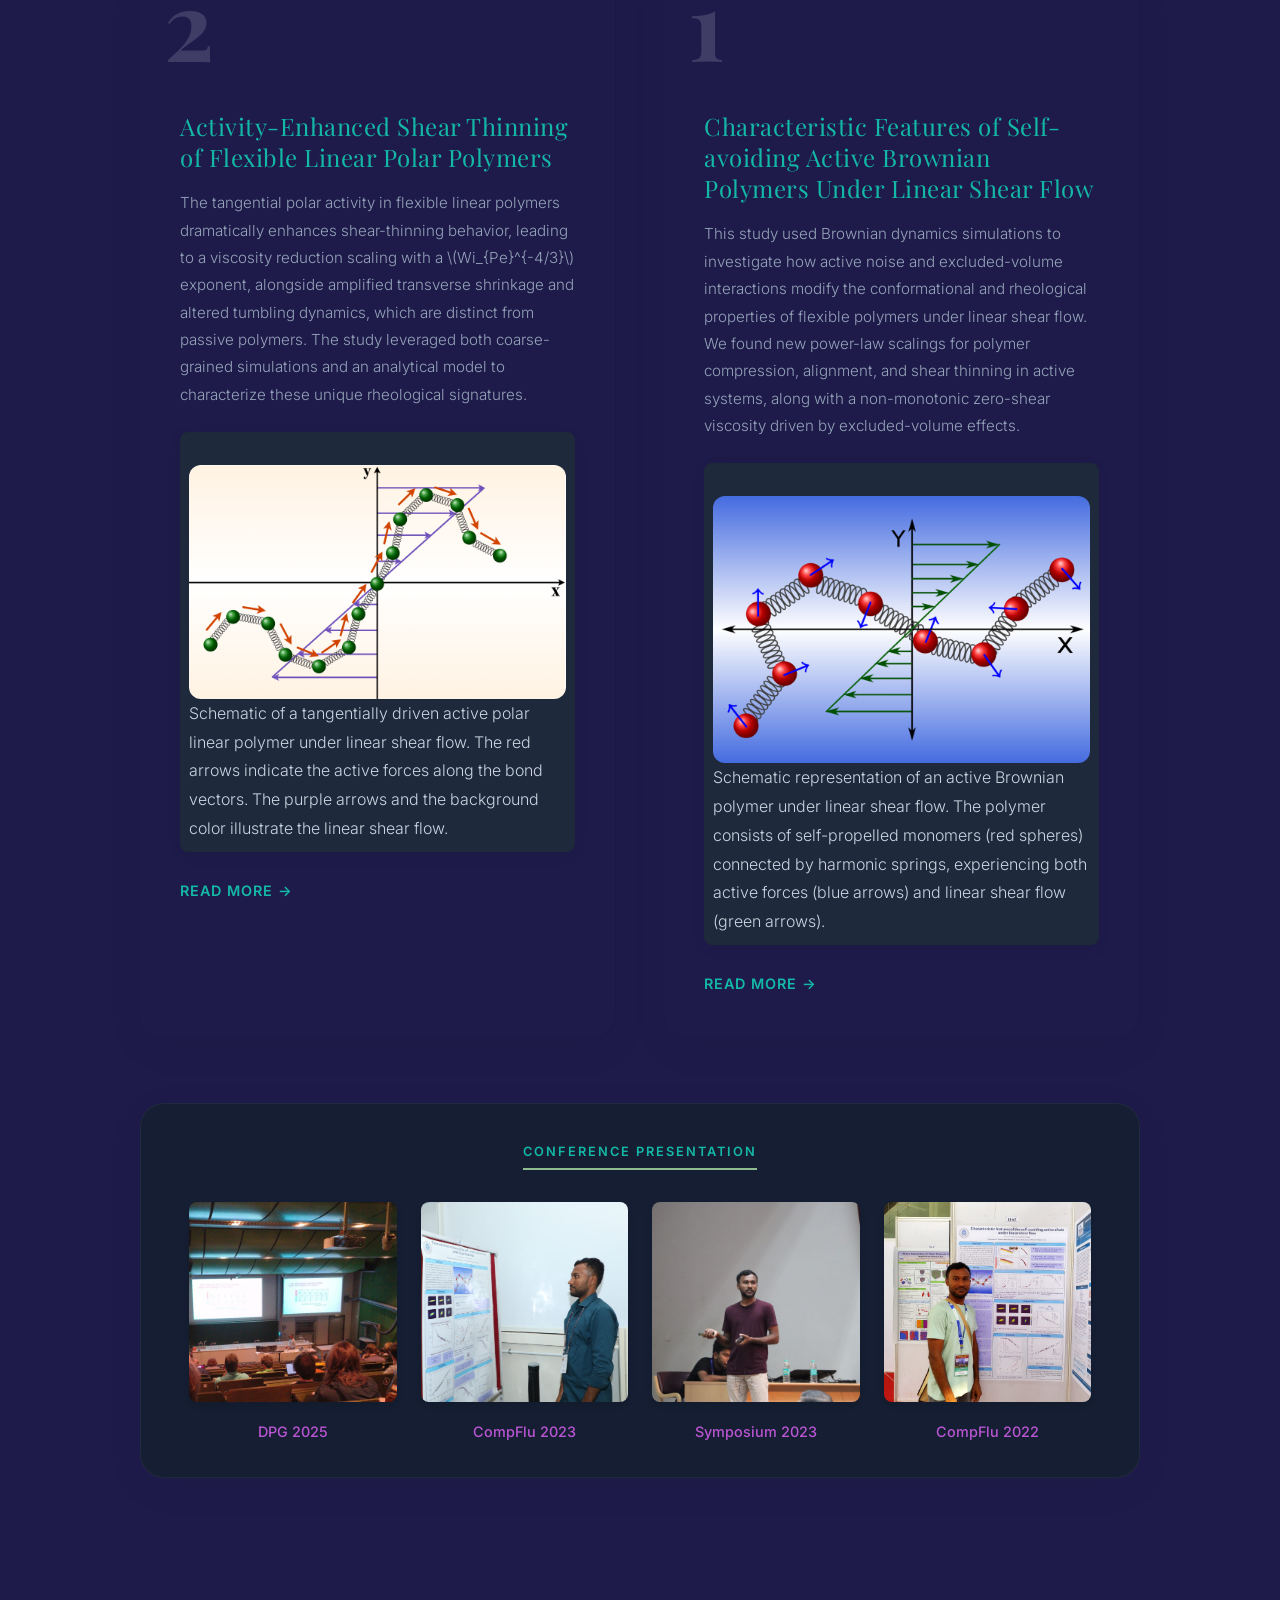
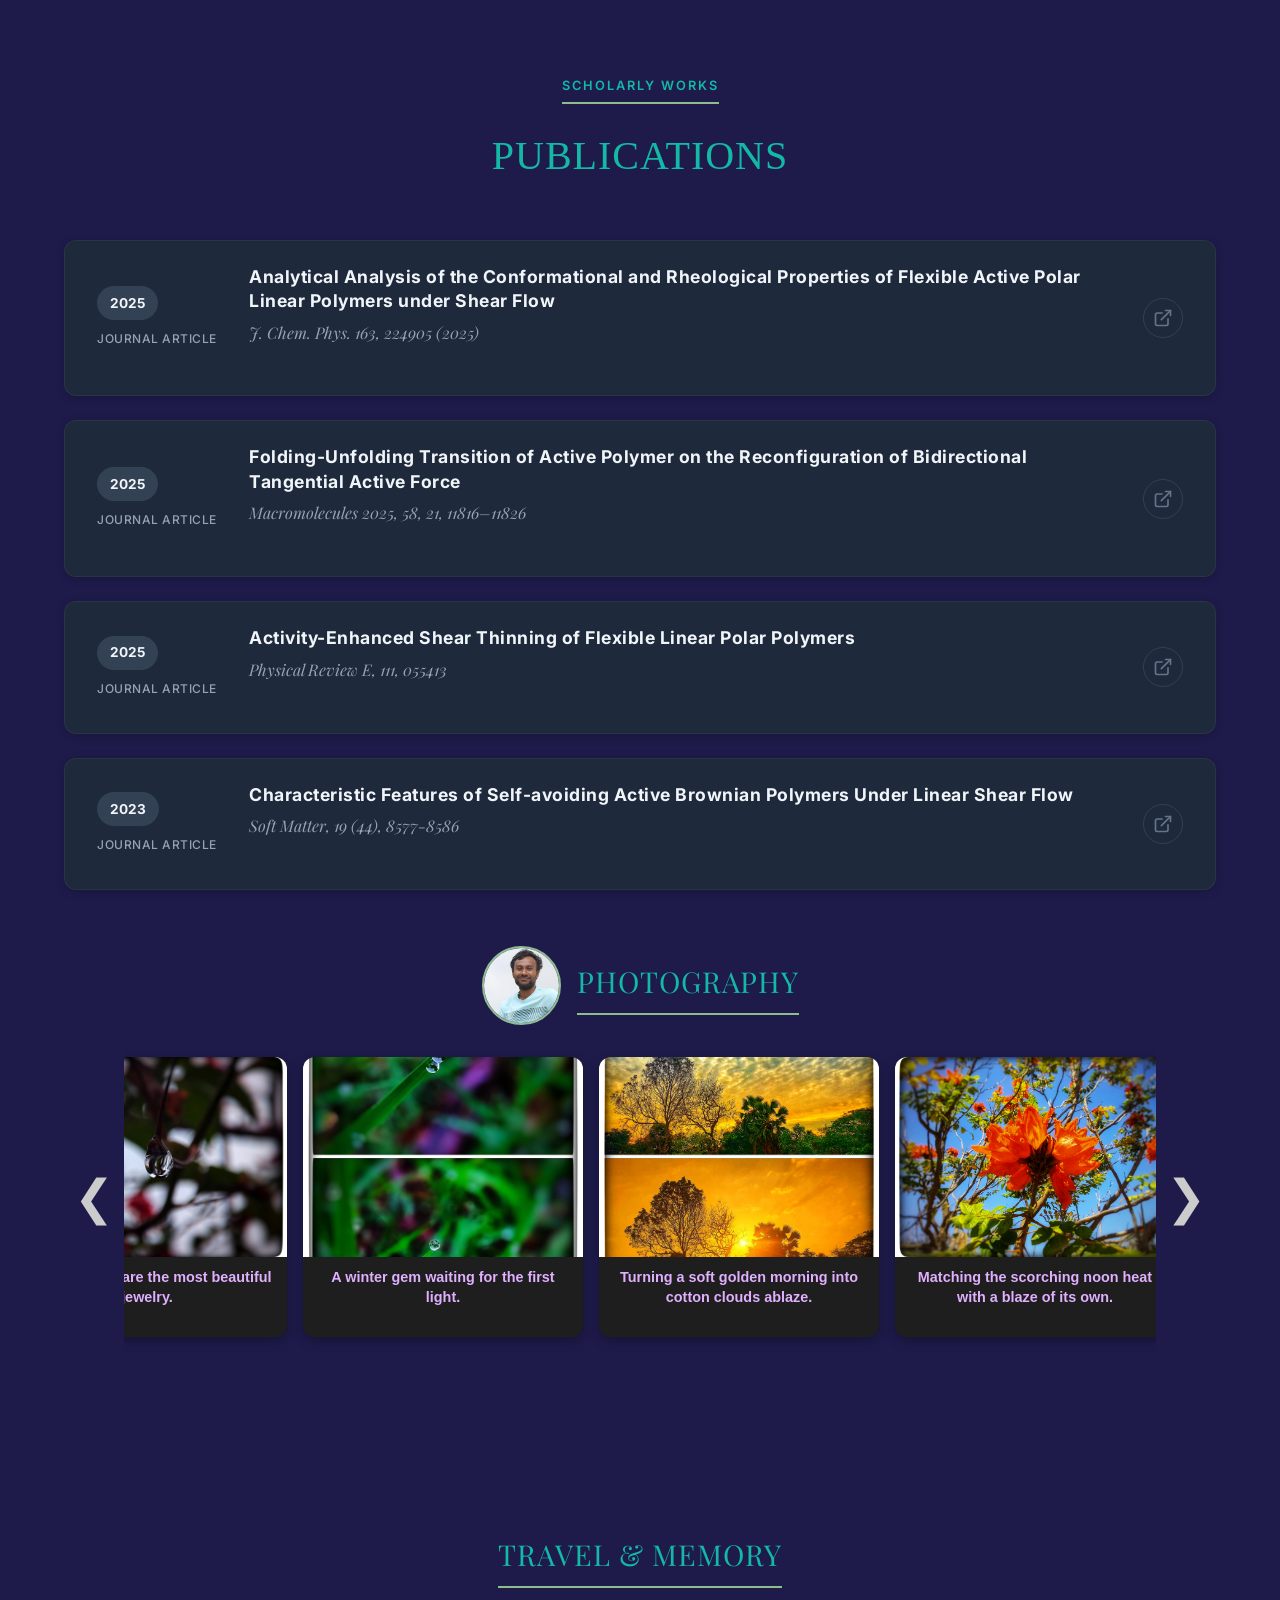
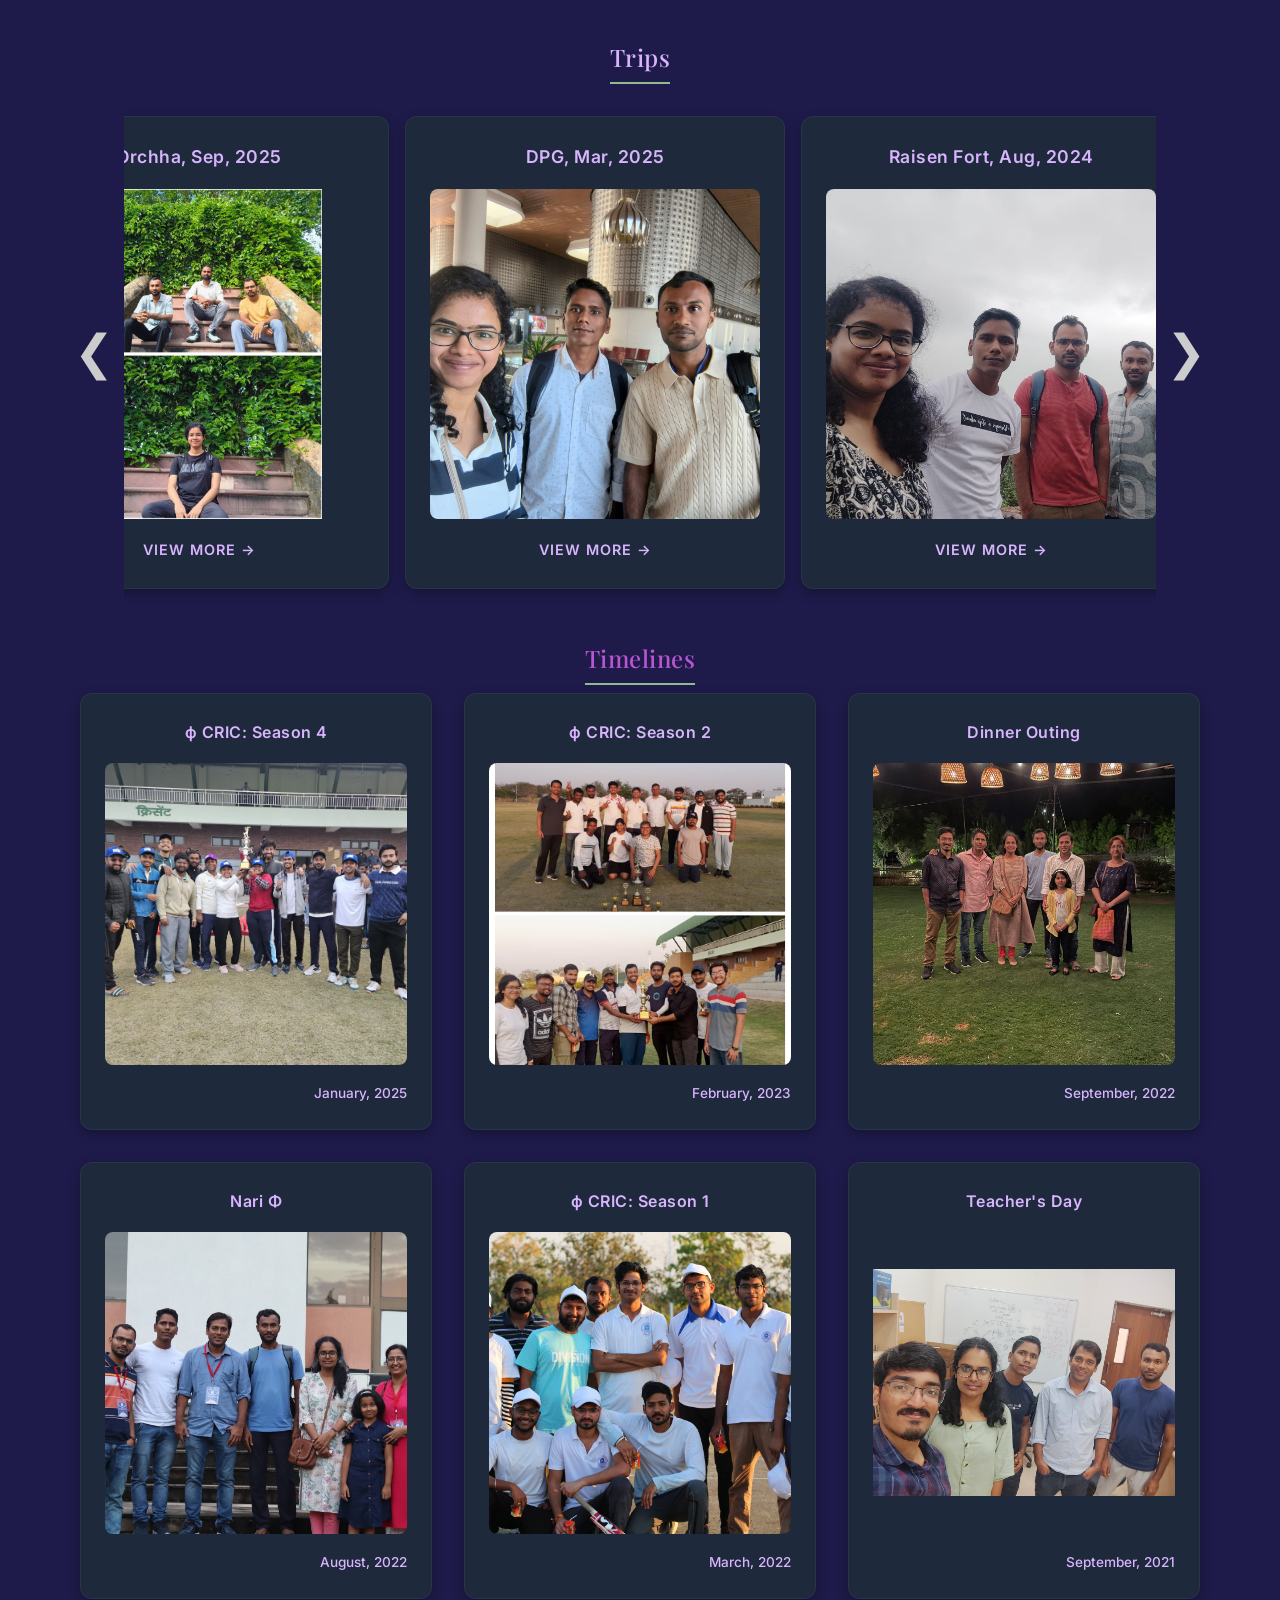
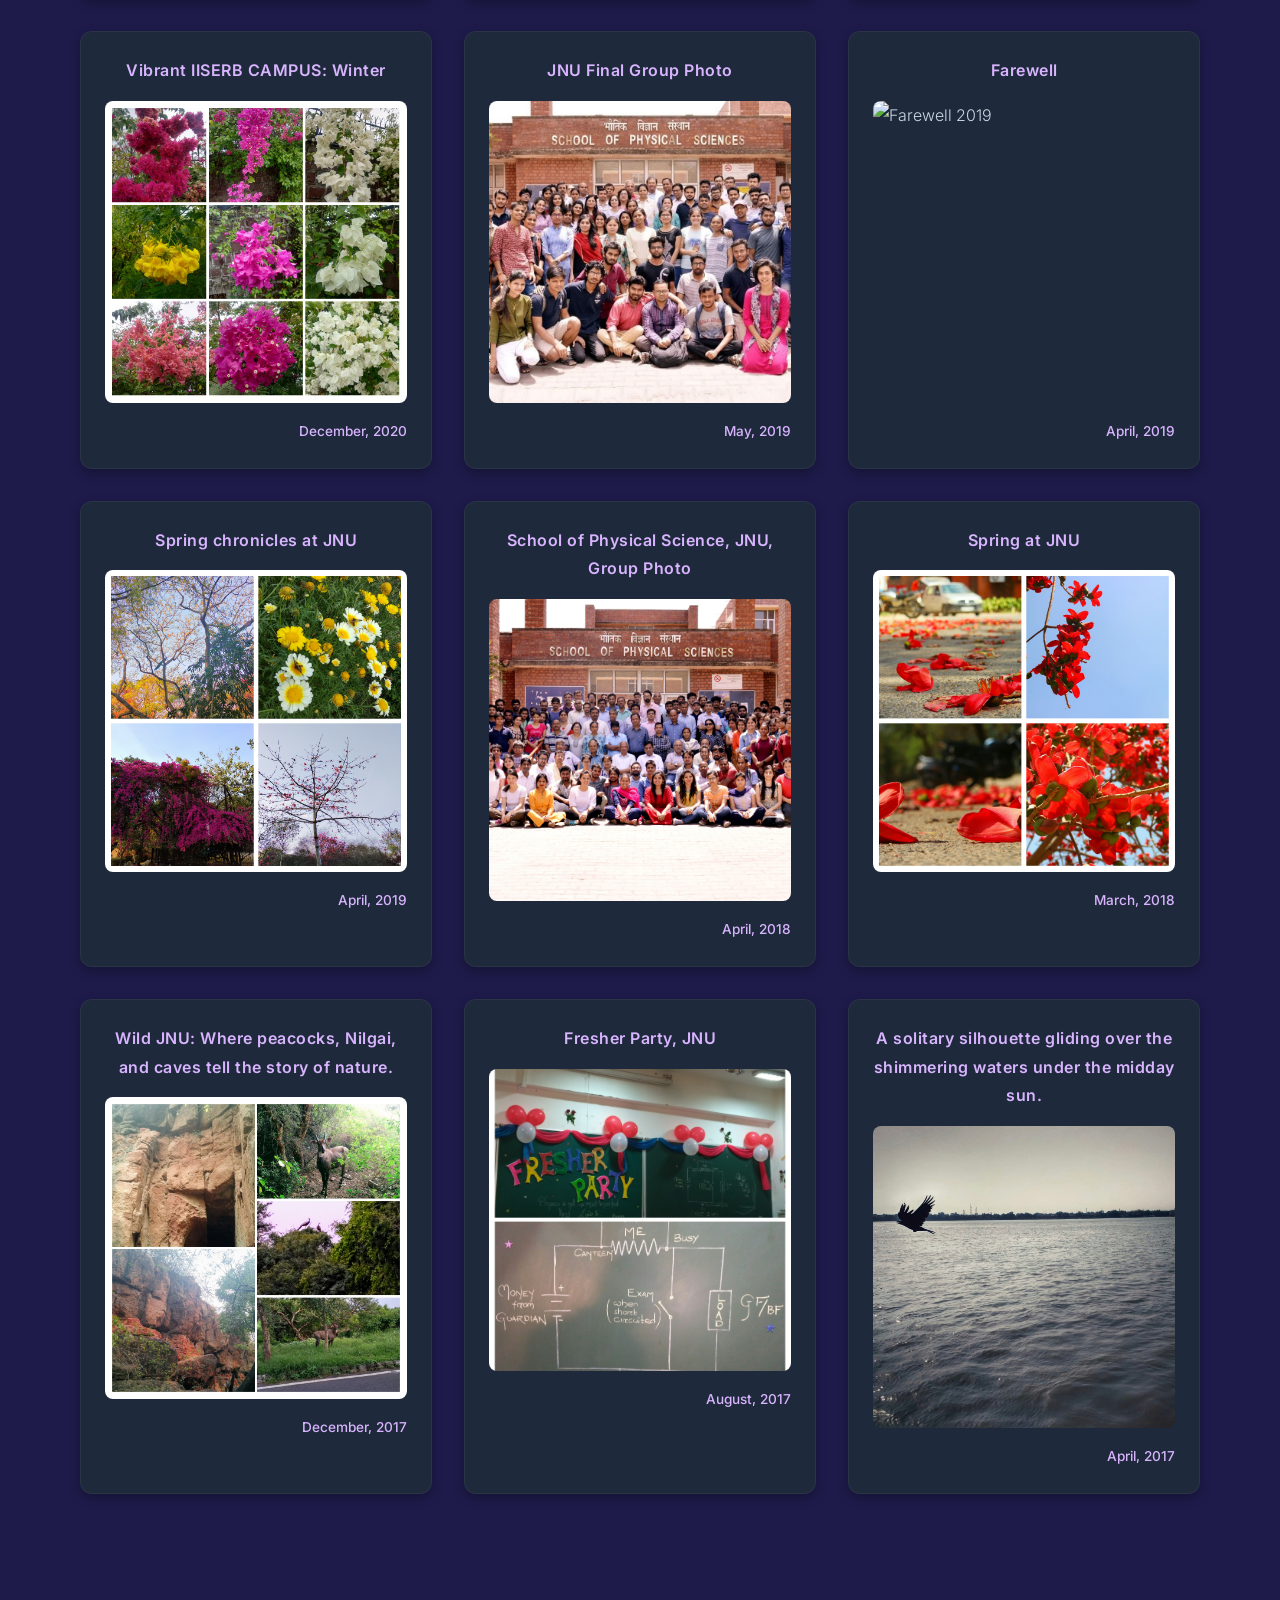
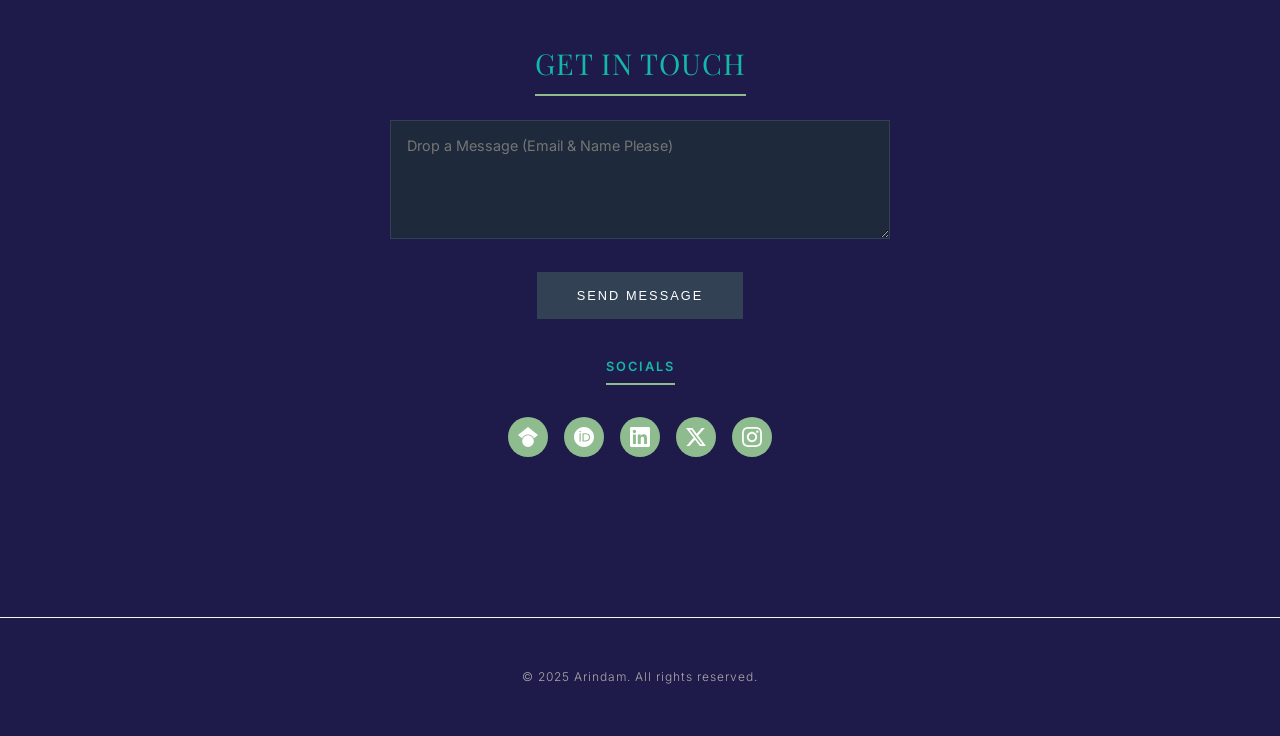
==== commit 46a34a18: "Reorder conference presentations by year" ====
--- a/index_dark.html
+++ b/index_dark.html
@@ -1090,11 +1090,18 @@
                 <div class="conference-grid"
                     style="display: grid; grid-template-columns: repeat(4, 1fr); gap: 1.5rem; text-align: center;">
                     <div class="conference-item">
-                        <img src="compflu_2022.jpeg" alt="CompFlu 2022"
+                        <img src="DPG_2025.jpeg" alt="DPG 2025"
                             style="width: 100%; height: 200px; object-fit: cover; border-radius: 8px; box-shadow: 0 4px 6px rgba(0,0,0,0.1); margin-bottom: 0.5rem;">
                         <div
                             style="font-size: 0.9rem; font-family: 'Inter', sans-serif; font-weight: 500; color: mediumorchid;">
-                            CompFlu 2022</div>
+                            DPG 2025</div>
+                    </div>
+                    <div class="conference-item">
+                        <img src="compflu_2023.jpeg" alt="CompFlu 2023"
+                            style="width: 100%; height: 200px; object-fit: cover; border-radius: 8px; box-shadow: 0 4px 6px rgba(0,0,0,0.1); margin-bottom: 0.5rem;">
+                        <div
+                            style="font-size: 0.9rem; font-family: 'Inter', sans-serif; font-weight: 500; color: mediumorchid;">
+                            CompFlu 2023</div>
                     </div>
                     <div class="conference-item">
                         <img src="symposium_2023.jpeg" alt="Symposium 2023"
@@ -1104,18 +1111,11 @@
                             Symposium 2023</div>
                     </div>
                     <div class="conference-item">
-                        <img src="compflu_2023.jpeg" alt="CompFlu 2023"
+                        <img src="compflu_2022.jpeg" alt="CompFlu 2022"
                             style="width: 100%; height: 200px; object-fit: cover; border-radius: 8px; box-shadow: 0 4px 6px rgba(0,0,0,0.1); margin-bottom: 0.5rem;">
                         <div
                             style="font-size: 0.9rem; font-family: 'Inter', sans-serif; font-weight: 500; color: mediumorchid;">
-                            CompFlu 2023</div>
-                    </div>
-                    <div class="conference-item">
-                        <img src="DPG_2025.jpeg" alt="DPG 2025"
-                            style="width: 100%; height: 200px; object-fit: cover; border-radius: 8px; box-shadow: 0 4px 6px rgba(0,0,0,0.1); margin-bottom: 0.5rem;">
-                        <div
-                            style="font-size: 0.9rem; font-family: 'Inter', sans-serif; font-weight: 500; color: mediumorchid;">
-                            DPG 2025</div>
+                            CompFlu 2022</div>
                     </div>
                 </div>
             </div>
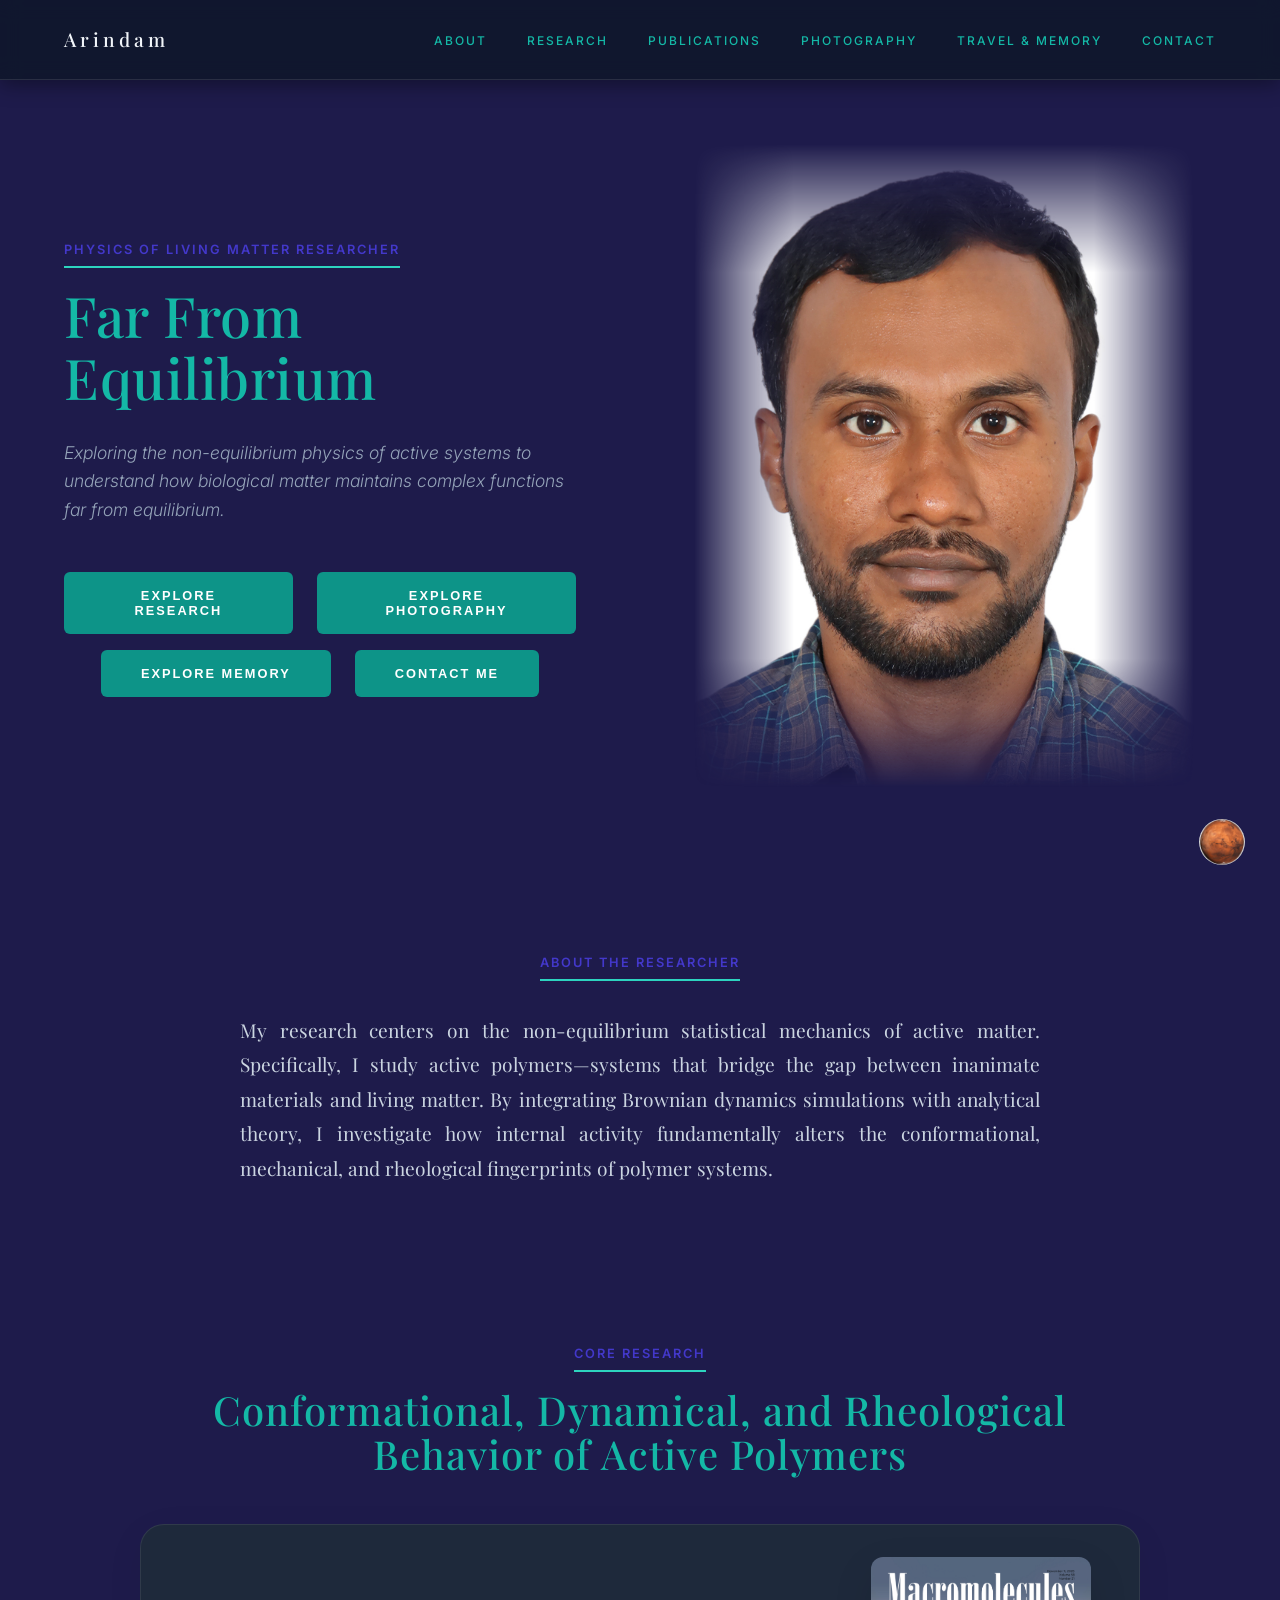
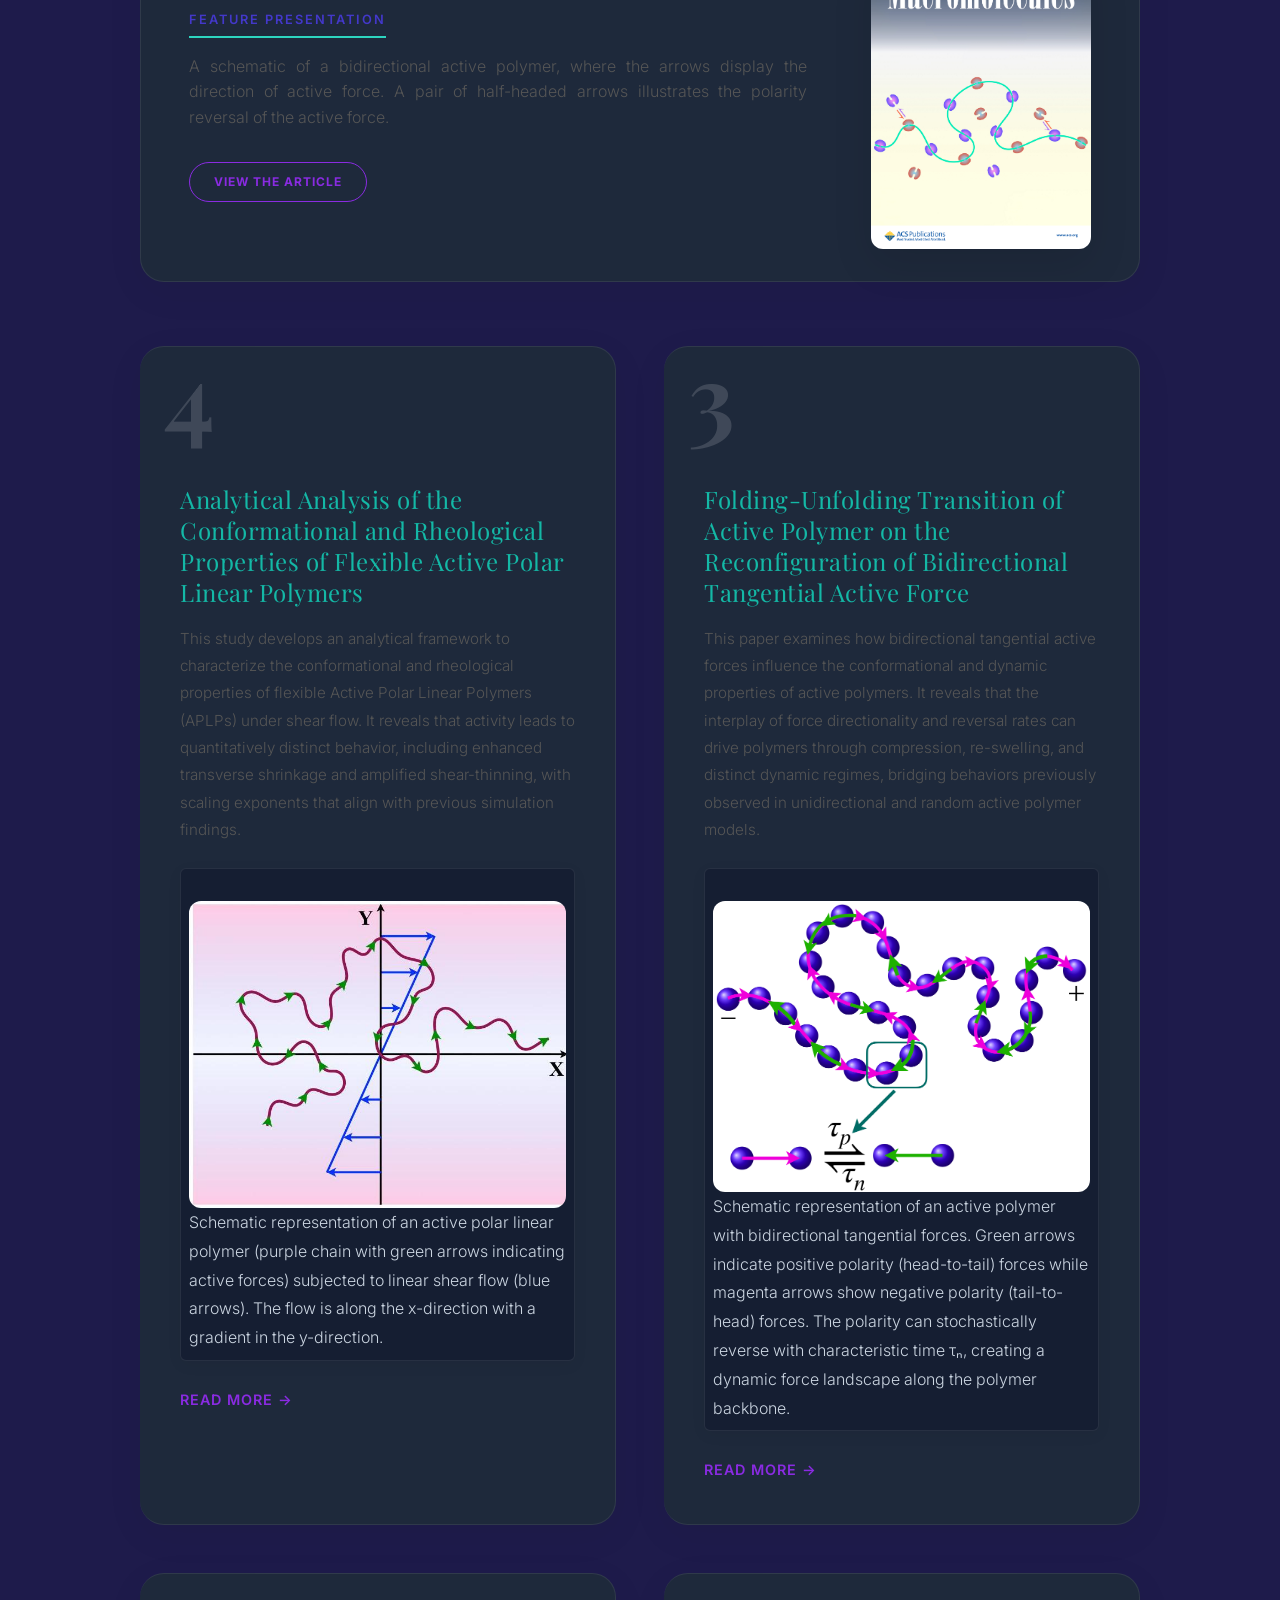
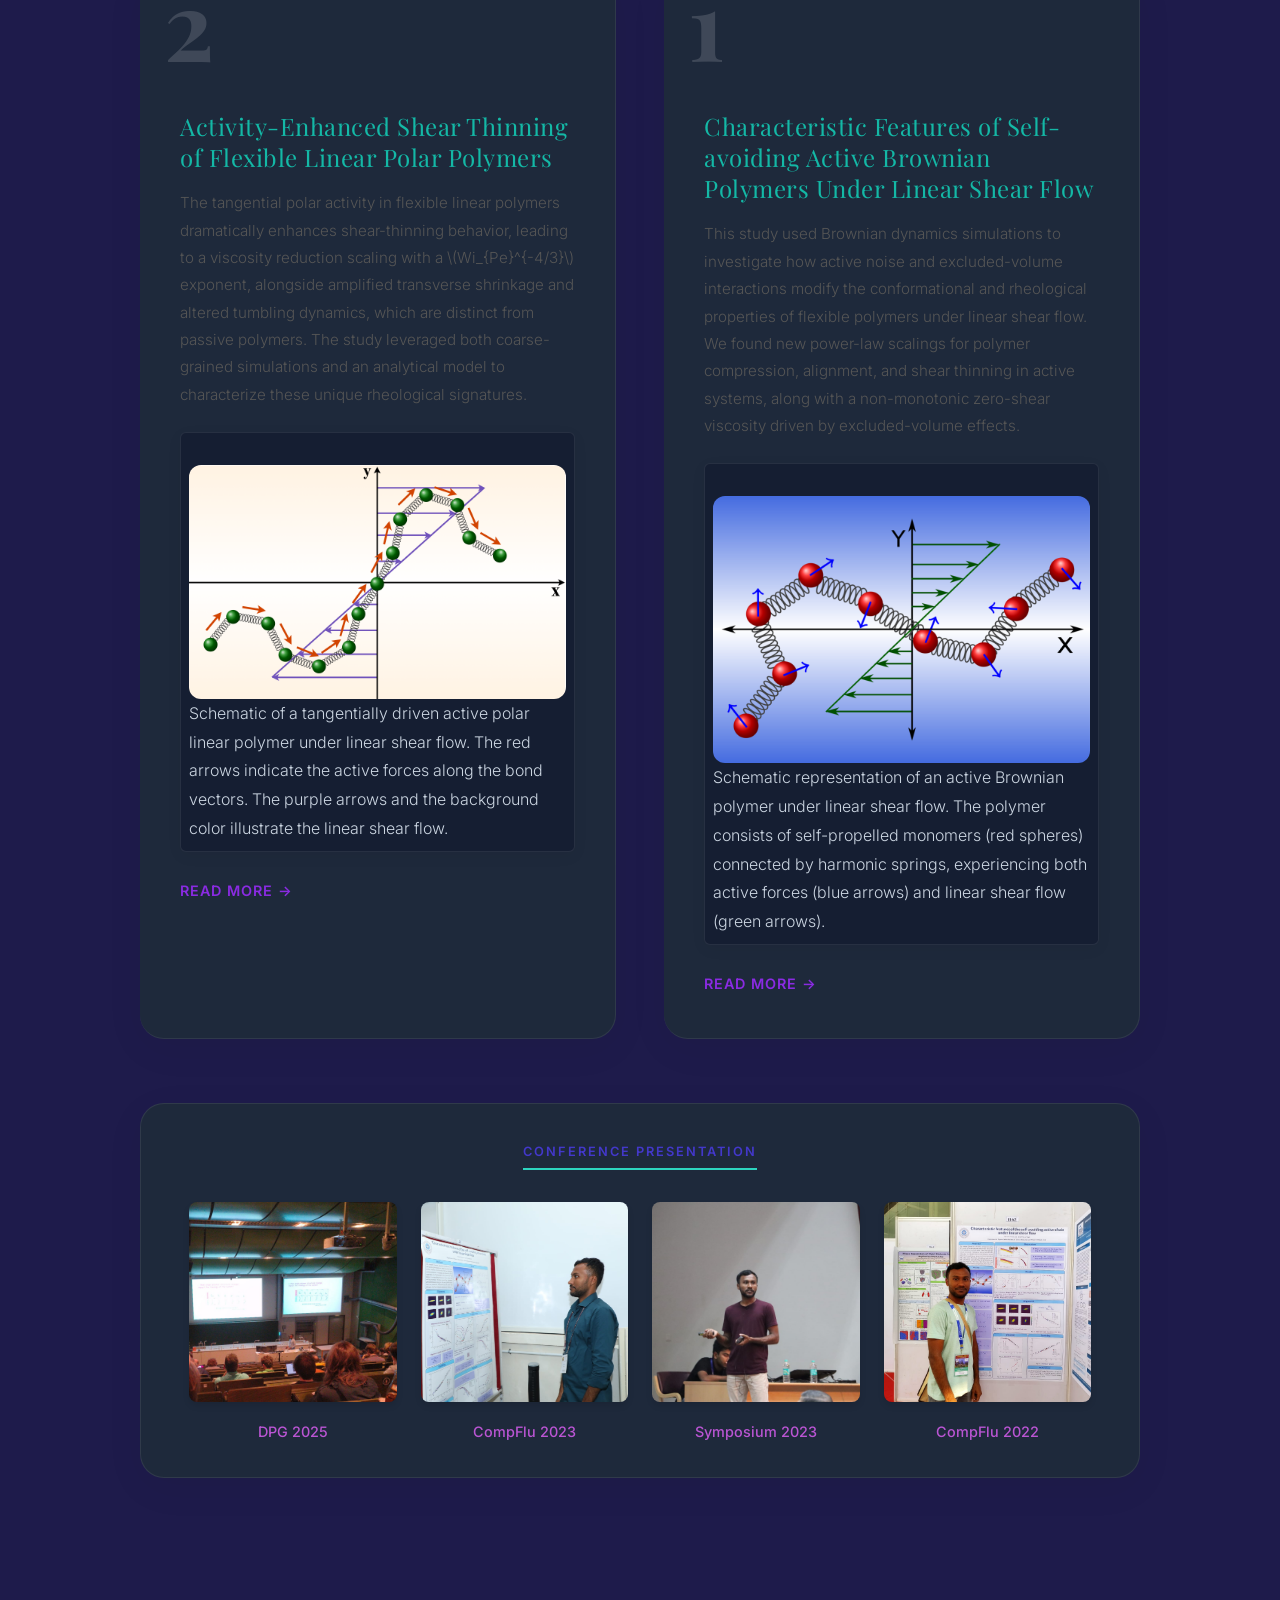
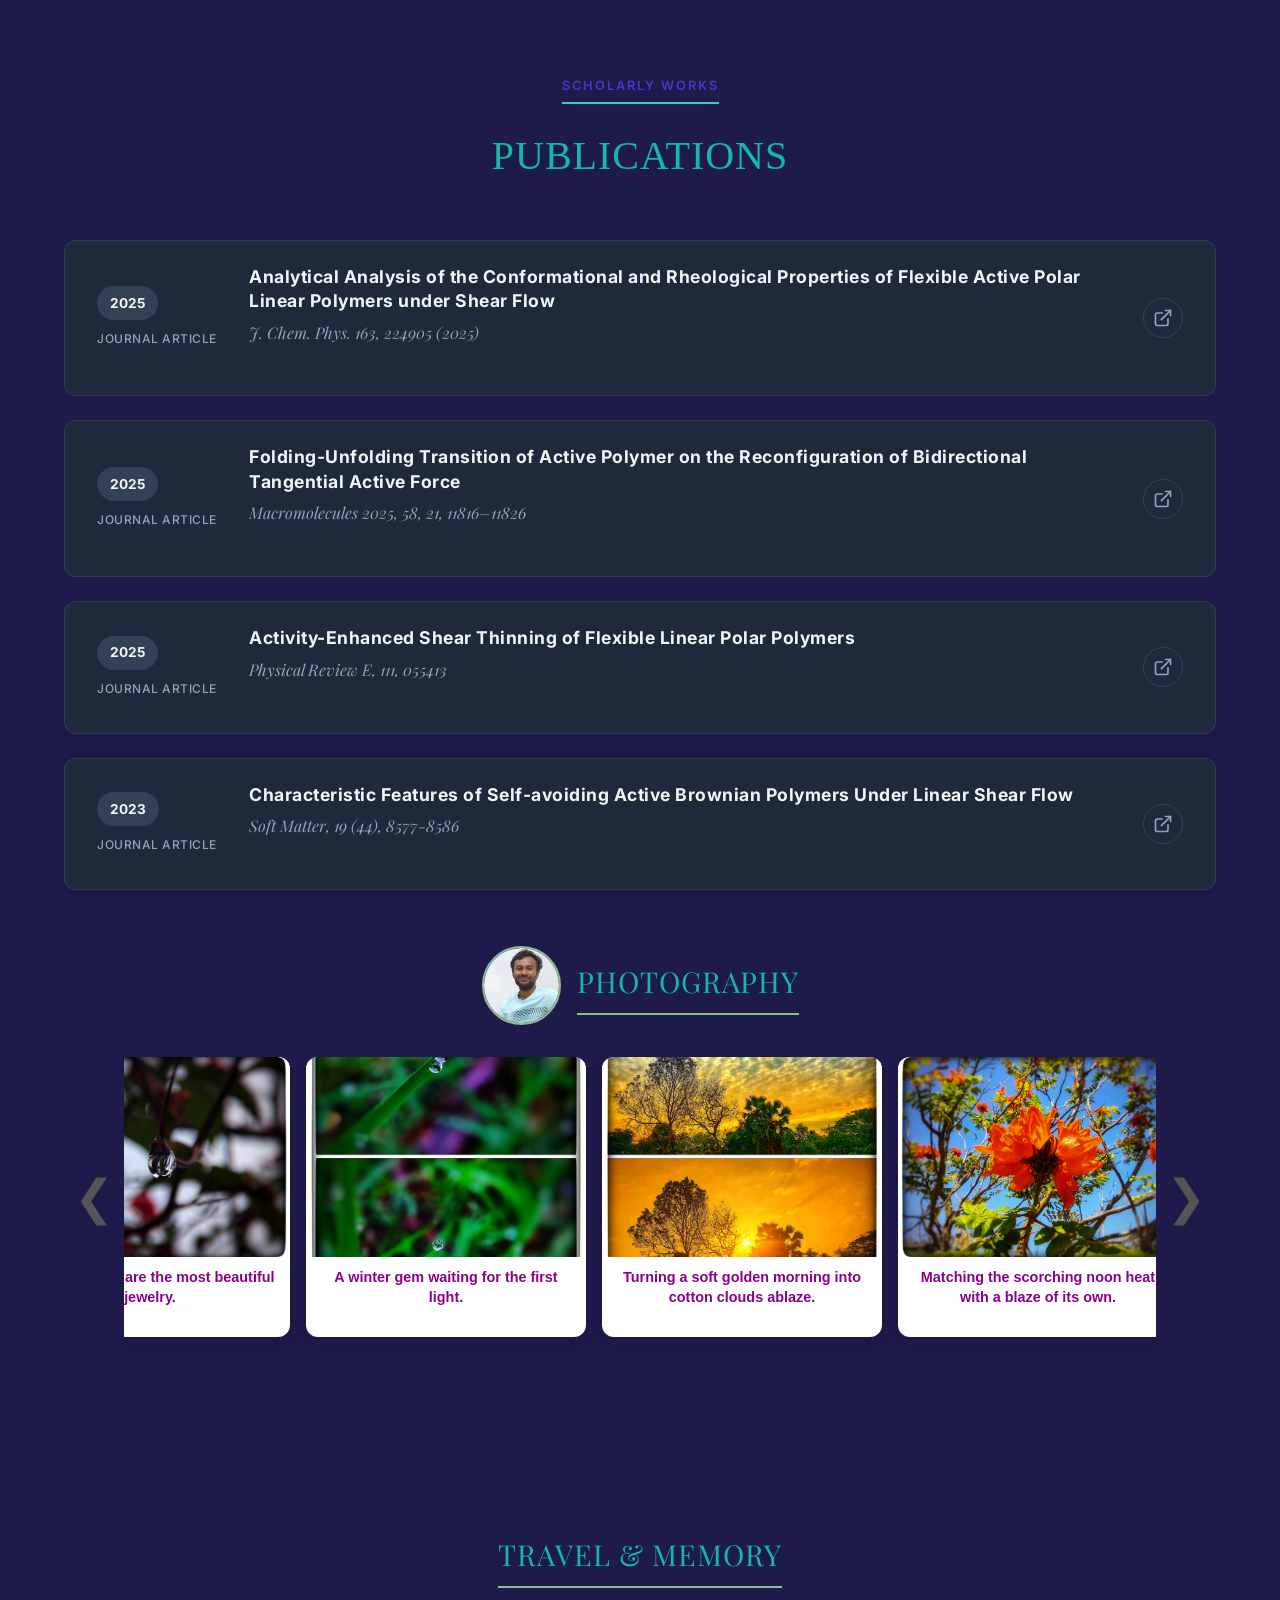
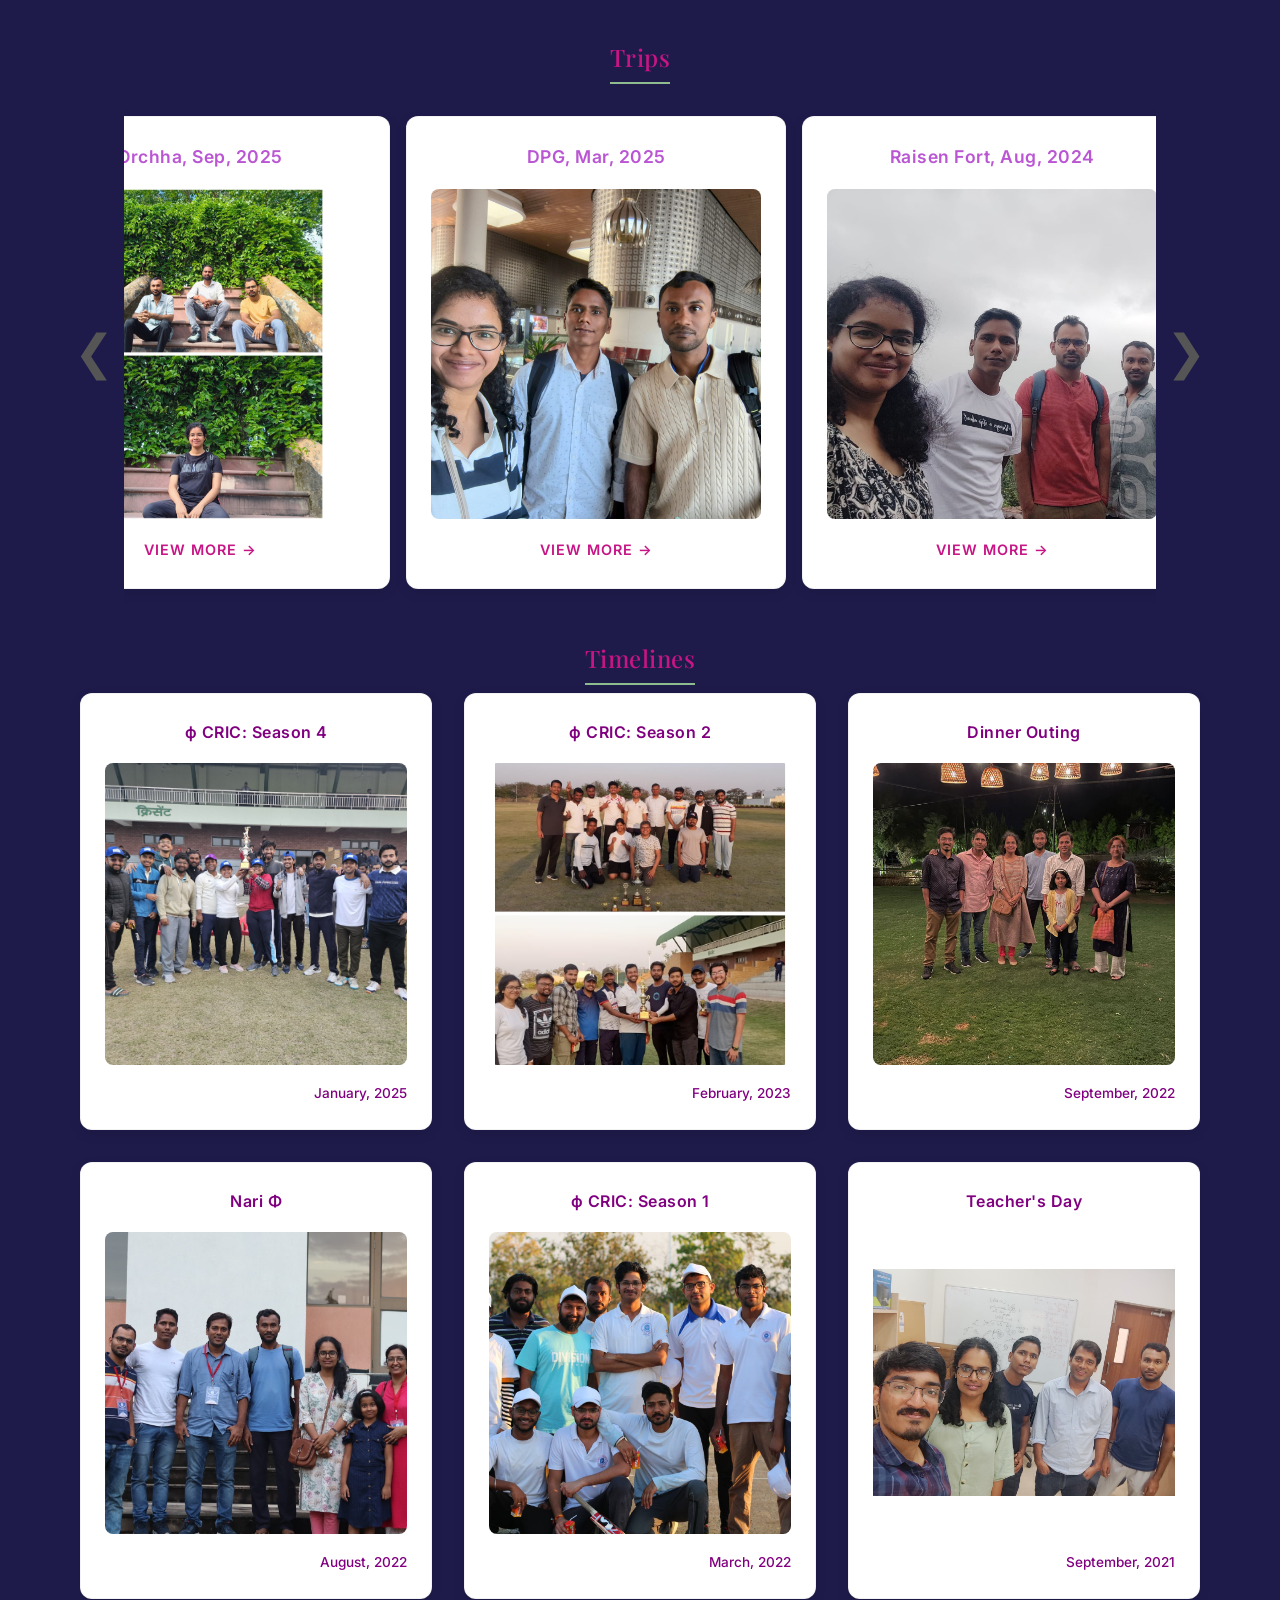
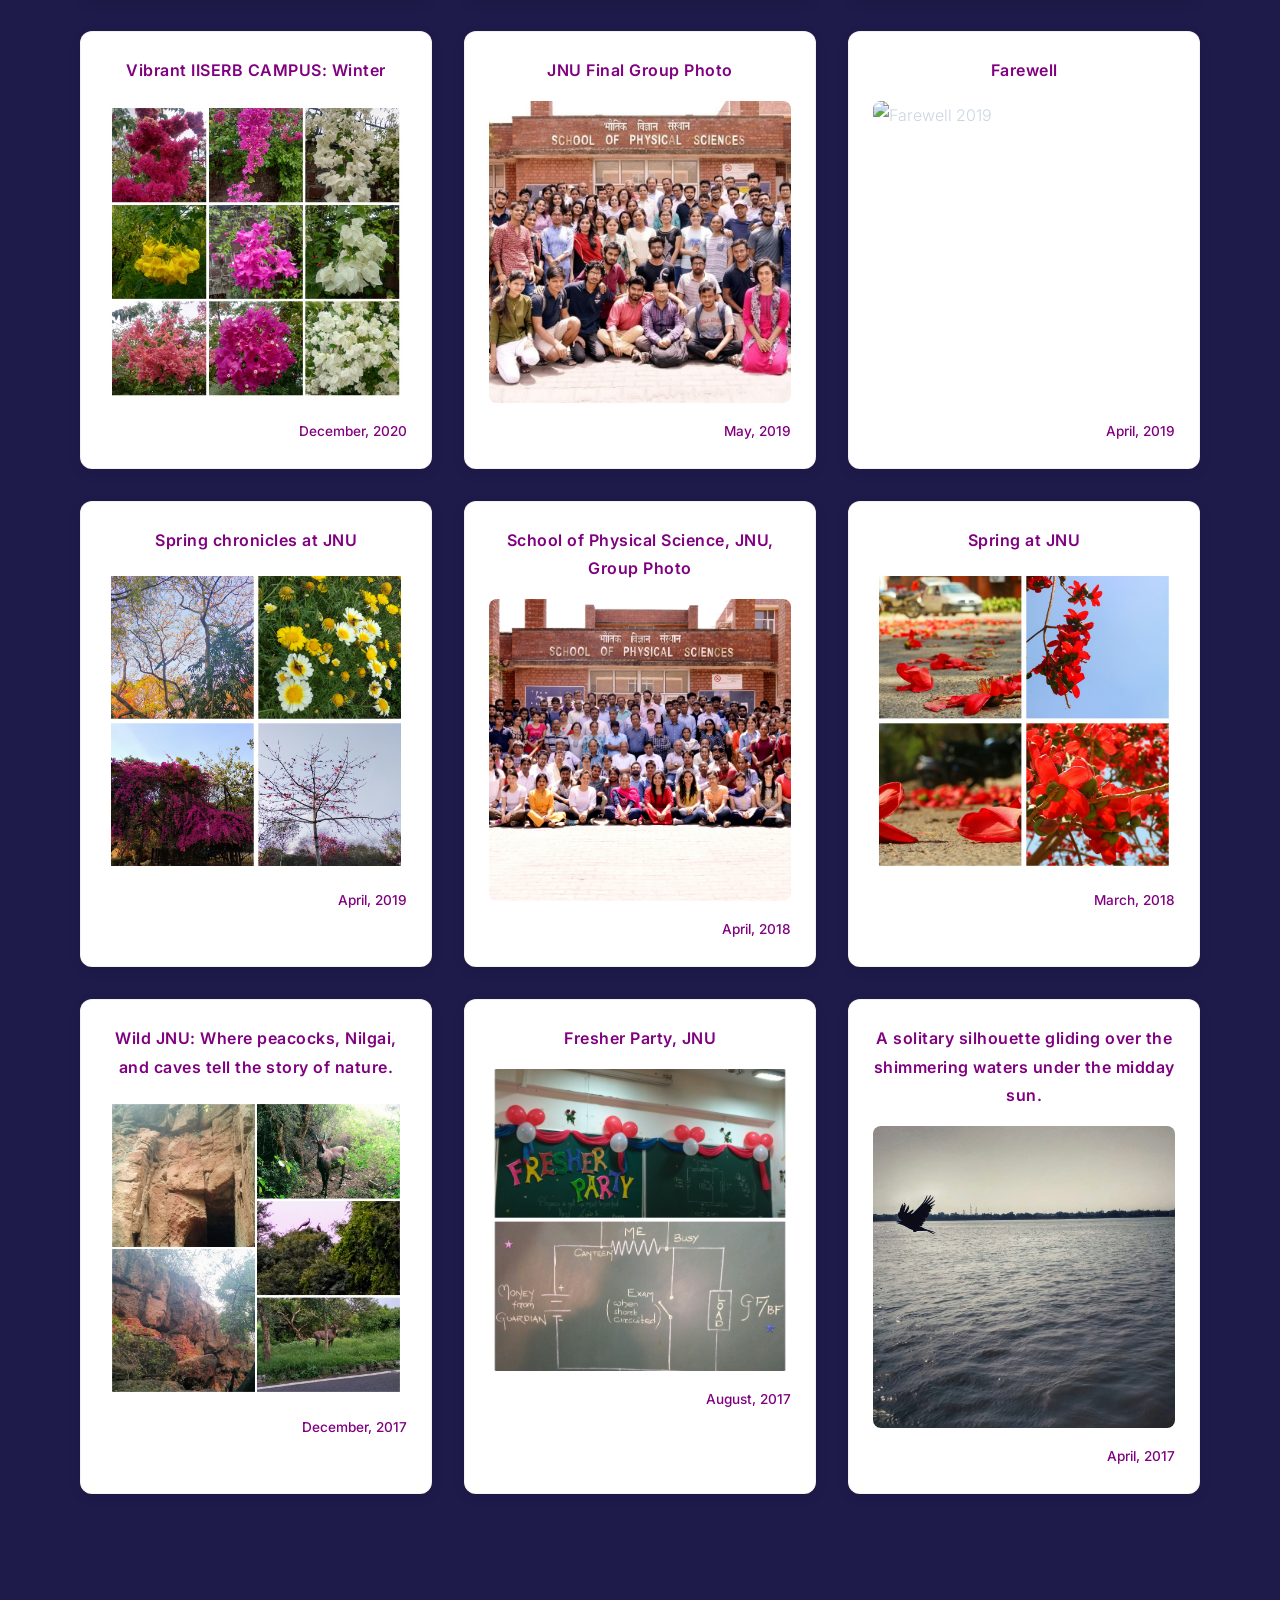
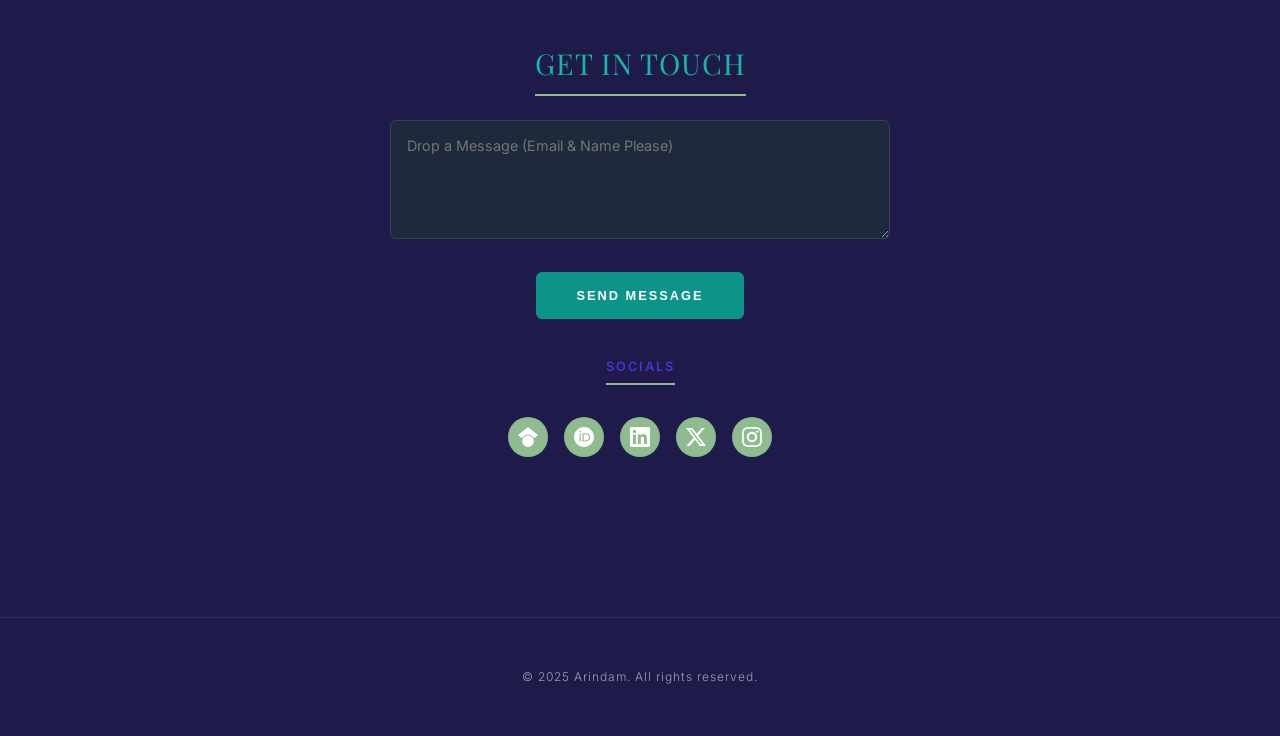
==== commit 43bf4b96: "Consolidate dark mode into single page with theme toggle - Add [data-theme] CSS variable system with" ====
--- a/index_dark.html
+++ b/index_dark.html
@@ -3,2456 +3,17 @@
 
 <head>
     <meta charset="UTF-8">
-    <meta name="viewport" content="width=device-width, initial-scale=1.0">
     <title>Arindam | Researcher & Traveler</title>
-    <meta name="description" content="Personal website of Arindam - Research, Publications, and Travel Blog.">
-
-    <!-- Fonts -->
-    <link rel="preconnect" href="https://fonts.googleapis.com">
-    <link rel="preconnect" href="https://fonts.gstatic.com" crossorigin>
-    <link
-        href="https://fonts.googleapis.com/css2?family=Inter:wght@300;400;500;600&family=Playfair+Display:wght@400;500;600;700&display=swap"
-        rel="stylesheet">
-    <!-- MathJax -->
-    <script src="https://polyfill.io/v3/polyfill.min.js?features=es6"></script>
-    <script id="MathJax-script" async src="https://cdn.jsdelivr.net/npm/mathjax@3/es5/tex-mml-chtml.js"></script>
-
-    <style>
-        :root {
-            /* Dark Theme Variables */
-            --bg-color: #0f172a;
-            /* Deep Slate / Dark Blue-Grey */
-            --text-color: #cbd5e1;
-            /* Off-white / Light Grey */
-            --accent-color: #14b8a6;
-            /* Brighter Teal for dark mode visibility */
-            --link-hover: #ffffff;
-            --border-radius: 2px;
-            --transition: all 0.3s ease;
-            --header-height: 80px;
-            --card-bg: #1e293b;
-            /* Slightly lighter slate for cards */
-        }
-
-        /* Reset & Base Styles */
-        * {
-            margin: 0;
-            padding: 0;
-            box-sizing: border-box;
-        }
-
-        html {
-            scroll-behavior: smooth;
-        }
-
-        body {
-            font-family: 'Inter', sans-serif;
-            background-color: var(--bg-color);
-            min-height: 100vh;
-            color: var(--text-color);
-            line-height: 1.8;
-            font-weight: 300;
-        }
-
-        /* Typography */
-        h1,
-        h2,
-        h3,
-        h4 {
-            font-family: 'Playfair Display', serif;
-            font-weight: 400;
-            letter-spacing: 0.5px;
-            color: #f1f5f9;
-            /* White for headings */
-        }
-
-        h2 {
-            font-size: 1.8rem;
-            margin-top: 3rem;
-            margin-bottom: 1.5rem;
-            text-align: center;
-            letter-spacing: 1px;
-            text-transform: uppercase;
-            color: var(--accent-color);
-        }
-
-        p {
-            margin-bottom: 1.5rem;
-        }
-
-        a {
-            text-decoration: none;
-            color: inherit;
-            transition: var(--transition);
-        }
-
-        /* HEADER */
-        header {
-            display: flex;
-            justify-content: space-between;
-            align-items: center;
-            padding: 0 5%;
-            height: var(--header-height);
-            background-color: rgba(15, 23, 42, 0.8);
-            backdrop-filter: blur(10px);
-            position: sticky;
-            top: 0;
-            z-index: 1000;
-            /* border-bottom: 1px solid #f0f0f0; Too light against new BG */
-            border-bottom: 1px solid rgba(255, 255, 255, 0.1);
-            /* Darker, clearly visible border */
-            box-shadow: 0 4px 20px rgba(0, 0, 0, 0.4);
-            /* Stronger shadow for lift */
-        }
-
-        .brand-name {
-            font-family: 'Playfair Display', serif;
-            font-size: 1.2rem;
-            letter-spacing: 4px;
-            /* text-transform: uppercase; Removed to match user request "Arindam" */
-            font-weight: 500;
-            color: #f8fafc;
-        }
-
-        .brand-name span {
-            color: #666;
-            /* Optionally fade the last name like 'PAL' in reference */
-            margin-left: 5px;
-        }
-
-        nav ul {
-            display: flex;
-            list-style: none;
-            gap: 2.5rem;
-        }
-
-        nav a {
-            font-size: 0.75rem;
-            text-transform: uppercase;
-            letter-spacing: 2px;
-            /* color: #888; Darkened for better visibility per user request */
-            color: #cbd5e1;
-            font-weight: 500;
-        }
-
-        nav a:hover,
-        nav a.active {
-            color: var(--accent-color);
-        }
-
-        /* Main Content */
-        main {
-            max-width: 1400px;
-            /* Wider for split layout */
-            margin: 0 auto;
-            padding: 0 5%;
-        }
-
-        /* Sections */
-        section {
-            padding: 2rem 0;
-            margin-bottom: 2rem;
-            /* opacity: 0; transform: translateY(20px); animation: fadeIn 1s forwards; Removed to fix disappearing issue */
-            scroll-margin-top: var(--header-height);
-        }
-
-        @keyframes fadeIn {
-            to {
-                opacity: 1;
-                transform: translateY(0);
-            }
-        }
-
-        /* HERO SPLIT LAYOUT */
-        #about {
-            display: grid;
-            grid-template-columns: 1fr 1fr;
-            align-items: center;
-            gap: 4rem;
-            text-align: left;
-            /* Reset center align */
-            padding: 4rem 0;
-            min-height: 80vh;
-        }
-
-        .hero-content {
-            padding-right: 2rem;
-        }
-
-        .tagline {
-            font-size: 0.8rem;
-            text-transform: uppercase;
-            letter-spacing: 2px;
-            color: var(--accent-color);
-            margin-bottom: 1rem;
-            font-weight: 600;
-            display: inline-block;
-            border-bottom: 2px solid #8FBC8F;
-            padding-bottom: 5px;
-        }
-
-        .hero-title {
-            font-family: 'Playfair Display', serif;
-            font-size: 3.5rem;
-            font-weight: 500;
-            /* Reduced from 5rem */
-            line-height: 1.1;
-            color: var(--accent-color);
-            margin-bottom: 2rem;
-            /* font-style: italic; Removed per user request */
-        }
-
-        .section-title {
-            font-family: 'Playfair Display', serif;
-            font-size: 2.5rem;
-            color: var(--accent-color);
-            text-align: center;
-            font-weight: 700;
-            margin-bottom: 3rem;
-        }
-
-        .hero-title em {
-            font-style: normal;
-            /* Force normal if em tag remains */
-            font-weight: 400;
-        }
-
-        .hero-desc {
-            font-size: 1.1rem;
-            color: #94a3b8;
-            margin-bottom: 3rem;
-            max-width: 500px;
-            line-height: 1.6;
-            font-style: italic;
-            /* Moved italics here */
-        }
-
-        .hero-buttons {
-            display: flex;
-            flex-direction: column;
-            gap: 1rem;
-            align-items: center;
-            width: fit-content;
-        }
-
-        .hero-btn-row {
-            display: flex;
-            gap: 1.5rem;
-        }
-
-        .btn-primary {
-            background-color: #367c8a !important;
-            color: #fff !important;
-            padding: 1rem 2rem;
-            border-radius: 30px;
-            /* Pill shape */
-            font-size: 0.85rem;
-            font-weight: 600;
-            letter-spacing: 1px;
-            border: 2px solid #367c8a !important;
-        }
-
-        .btn-outline {
-            background-color: #367c8a !important;
-            color: #fff !important;
-            padding: 1rem 2rem;
-            border-radius: 30px;
-            font-size: 0.85rem;
-            font-weight: 600;
-            letter-spacing: 1px;
-            border: 2px solid #367c8a !important;
-        }
-
-        .btn-outline:hover,
-        .btn-primary:hover {
-            background-color: #007a7a !important;
-            border-color: #007a7a !important;
-            color: #fff !important;
-        }
-
-        .hero-image-container {
-            position: relative;
-            height: 100%;
-            display: flex;
-            justify-content: center;
-            align-items: center;
-        }
-
-        .hero-image {
-            width: 100%;
-            max-width: 500px;
-            /* Adjust based on image quality */
-            height: auto;
-            object-fit: cover;
-            /* Gradient mask for seamless blending - Modified for "gloomy" soft look */
-            -webkit-mask-image: linear-gradient(to right, transparent, black 30%, black 70%, transparent),
-                linear-gradient(to bottom, transparent, black 30%, black 70%, transparent);
-            mask-image: linear-gradient(to right, transparent, black 30%, black 70%, transparent),
-                linear-gradient(to bottom, transparent, black 30%, black 70%, transparent);
-            -webkit-mask-composite: source-in;
-            mask-composite: intersect;
-            opacity: 0.8;
-            /* Dimmer for "gloomy" effect */
-        }
-
-        /* Research Grid (Desktop) */
-        .research-grid {
-            display: grid;
-            grid-template-columns: repeat(2, minmax(0, 1fr));
-            /* minmax(0, 1fr) prevents overflow */
-            gap: 3rem;
-            align-items: start;
-            margin-bottom: 4rem;
-            max-width: 1000px;
-            width: 100%;
-            margin-left: auto;
-            margin-right: auto;
-        }
-
-        /* Publication List Styles */
-        .pub-card {
-            display: flex;
-            align-items: center;
-            background: var(--card-bg);
-            padding: 1.5rem 2rem;
-            border-radius: 12px;
-            box-shadow: 0 2px 10px rgba(0, 0, 0, 0.2);
-            margin-bottom: 1.5rem;
-            transition: var(--transition);
-            border: 1px solid rgba(255, 255, 255, 0.05);
-            gap: 2rem;
-        }
-
-        .pub-card:hover {
-            box-shadow: 0 8px 25px rgba(0, 0, 0, 0.08);
-            transform: translateY(-2px);
-        }
-
-        .pub-left {
-            display: flex;
-            flex-direction: column;
-            align-items: flex-start;
-            min-width: 120px;
-        }
-
-        .pub-year-badge {
-            background: #334155;
-            color: #f1f5f9;
-            font-weight: 700;
-            font-size: 0.85rem;
-            padding: 0.3rem 0.8rem;
-            border-radius: 20px;
-            margin-bottom: 0.5rem;
-            display: inline-block;
-        }
-
-        .pub-type {
-            font-size: 0.75rem;
-            text-transform: uppercase;
-            letter-spacing: 0.5px;
-            color: #94a3b8;
-            font-weight: 500;
-        }
-
-        .pub-content {
-            flex: 1;
-        }
-
-        .pub-title {
-            font-family: 'Inter', sans-serif;
-            font-weight: 700;
-            font-size: 1.1rem;
-            color: #f1f5f9;
-            margin-bottom: 0.3rem;
-            line-height: 1.4;
-            transition: var(--transition);
-        }
-
-        .pub-card:hover .pub-title {
-            color: #007a7a;
-        }
-
-        .pub-citation {
-            font-family: 'Playfair Display', serif;
-            font-style: italic;
-            color: #94a3b8;
-            font-size: 1rem;
-        }
-
-        .pub-right {
-            display: flex;
-            align-items: center;
-            justify-content: center;
-        }
-
-        .pub-icon {
-            width: 40px;
-            height: 40px;
-            border-radius: 50%;
-            border: 1px solid #334155;
-            display: flex;
-            align-items: center;
-            justify-content: center;
-            color: #64748b;
-            transition: var(--transition);
-        }
-
-        .pub-card:hover .pub-icon {
-            background: var(--accent-color);
-            border-color: var(--accent-color);
-            color: #fff;
-        }
-
-        /* Mobile Adjustments for Hero */
-        @media (max-width: 900px) {
-            #about {
-                grid-template-columns: 1fr;
-                text-align: center;
-                gap: 2rem;
-            }
-
-            .hero-content {
-                padding-right: 0;
-            }
-
-            .hero-desc {
-                margin: 0 auto 2rem;
-            }
-
-            .hero-buttons {
-                align-items: center;
-            }
-
-            .hero-btn-row {
-                justify-content: center;
-                flex-wrap: wrap;
-                gap: 1rem;
-            }
-
-            .hero-title {
-                font-size: 3.5rem;
-            }
-
-            .research-grid,
-            .other-research {
-                grid-template-columns: 1fr !important;
-            }
-        }
-
-        /* Research Image Styles */
-        .research-figure {
-            margin: 1.5rem 0;
-            background: var(--card-bg);
-            padding: 0.5rem;
-            border-radius: 8px;
-            box-shadow: 0 4px 15px rgba(0, 0, 0, 0.05);
-            /* Soft shadow for depth */
-            transition: var(--transition);
-            border: 1px solid rgba(0, 0, 0, 0.03);
-            overflow: hidden;
-            /* Force clip overflow */
-            max-width: 100%;
-            /* Ensure figure doesn't exceed parent */
-        }
-
-        .research-figure:hover {
-            box-shadow: 0 8px 25px rgba(0, 0, 0, 0.08);
-            transform: translateY(-2px);
-        }
-
-        .research-grid .card {
-            border-radius: 24px;
-            padding: 2.5rem;
-            box-shadow: 0 10px 40px rgba(0, 0, 0, 0.05);
-            border: 1px solid rgba(0, 0, 0, 0.08);
-            position: relative;
-            overflow: hidden;
-            transition: all 0.3s ease;
-        }
-
-        .research-grid .card:hover {
-            border-color: rgba(255, 255, 255, 0.2);
-            /* Darker border on hover */
-            box-shadow: 0 15px 50px rgba(0, 0, 0, 0.3);
-            /* Enhanced shadow */
-            transform: translateY(-2px);
-            /* Slight lift */
-        }
-
-
-        .featured-split {
-            display: flex;
-            align-items: center;
-            gap: 4rem;
-            margin-bottom: 4rem;
-            max-width: 1000px;
-            margin-left: auto;
-            margin-right: auto;
-            padding: 2rem 3rem;
-            text-align: left;
-            border-radius: 24px;
-            box-shadow: 0 10px 40px rgba(0, 0, 0, 0.05);
-            /* Lightened slightly per user request (#151e32) */
-            background: #151e32;
-            border: 1px solid rgba(255, 255, 255, 0.05);
-        }
-
-        .featured-text {
-            flex: 1;
-        }
-
-        .featured-image-container {
-            flex: 0 0 auto;
-        }
-
-        .featured-image {
-            width: 100%;
-            border-radius: 12px;
-            box-shadow: 0 15px 40px rgba(0, 0, 0, 0.1);
-        }
-
-        @media (max-width: 768px) {
-            .featured-split {
-                flex-direction: column-reverse;
-                /* Text below image on mobile, or column for Text above? User usually prefers Image top or Text top. Let's start with column (Text Top) or column-reverse. Standard is often Image Top. Let's do Text Top as per current flow? No, split usually implies side by side. On mobile stack. Let's simply stack. */
-                flex-direction: column;
-                text-align: center;
-                gap: 2rem;
-            }
-        }
-
-        .card-number-watermark {
-            position: absolute;
-            top: -2.5rem;
-            right: 1rem;
-            font-family: 'Playfair Display', serif;
-            font-size: 6rem;
-            color: rgba(255, 255, 255, 0.15);
-            font-weight: 700;
-            line-height: 1;
-            pointer-events: none;
-            z-index: 0;
-        }
-
-        /* Ensure content is above watermark */
-        .research-grid .card>* {
-            position: relative;
-            z-index: 1;
-        }
-
-        .research-img {
-            width: 100%;
-            /* Full width of container */
-            max-width: 100%;
-            /* STRICT constraint */
-            height: auto;
-            /* Maintain aspect ratio */
-            border-radius: 12px;
-            margin-top: 1.5rem;
-            display: block;
-            object-fit: contain;
-            /* Ensure image fits */
-        }
-
-        .card:hover {
-            box-shadow: 0 10px 20px -5px rgba(0, 0, 0, 0.05);
-            transform: translateY(-3px);
-            border-color: #e0e0e0;
-        }
-
-        .research-card-title {
-            font-family: 'Playfair Display', serif;
-            font-size: 1.5rem;
-            color: var(--accent-color);
-            margin-bottom: 1rem;
-            line-height: 1.3;
-        }
-
-        .paper-title {
-            font-family: 'Playfair Display', serif;
-            font-size: 1.2rem;
-            margin-bottom: 0.5rem;
-        }
-
-        .paper-meta {
-            font-size: 0.85rem;
-            color: #888;
-            font-family: 'Inter', sans-serif;
-            margin-bottom: 1rem;
-            text-transform: uppercase;
-            letter-spacing: 1px;
-        }
-
-        /* Gallery */
-        /* Grid Layout for Gallery */
-        .gallery-grid {
-            display: grid;
-            grid-template-columns: repeat(4, 1fr);
-            gap: 2rem;
-            padding: 2rem 0;
-        }
-
-        @media (max-width: 1100px) {
-            .gallery-grid {
-                grid-template-columns: repeat(3, 1fr);
-            }
-        }
-
-        @media (max-width: 900px) {
-            .gallery-grid {
-                grid-template-columns: repeat(2, 1fr);
-            }
-        }
-
-        @media (max-width: 600px) {
-            .gallery-grid {
-                grid-template-columns: 1fr;
-            }
-        }
-
-        /* Marquee Animation */
-        .marquee-container {
-            width: 100%;
-            overflow: hidden;
-            position: relative;
-            margin-bottom: 2rem;
-            margin-top: 3rem;
-            /* Increased gap as requested */
-        }
-
-        .marquee-track {
-            display: flex;
-            width: max-content;
-            gap: 1rem;
-            /* Space between groups */
-        }
-
-        .marquee-group {
-            display: flex;
-            align-items: center;
-            gap: 1rem;
-            /* Space between items */
-            animation: marquee 30s linear infinite;
-        }
-
-        /* Pause on hover for better UX */
-        .marquee-container:hover .marquee-group {
-            animation-play-state: paused;
-        }
-
-        @keyframes marquee {
-            from {
-                transform: translateX(0);
-            }
-
-            to {
-                transform: translateX(-100%);
-            }
-        }
-
-        /* Specific sizing for Marquee Items */
-        .marquee-group .gallery-item {
-            width: auto;
-            /* Adapt to image width */
-            height: 350px;
-            /* Fixed height */
-            flex-shrink: 0;
-            background: transparent;
-            /* Hide background if image has transparent spacing */
-        }
-
-        .marquee-group .gallery-item img {
-            width: auto;
-            height: 100%;
-            object-fit: contain;
-            /* Show full image */
-        }
-
-        .gallery-item {
-            height: 250px;
-            /* Increased Size */
-            width: 100%;
-            flex-shrink: 0;
-            background-color: #334155;
-            overflow: hidden;
-            position: relative;
-            border-radius: 8px;
-            /* Soften edges */
-            box-shadow: 0 4px 6px rgba(0, 0, 0, 0.1);
-        }
-
-        .gallery-item img {
-            width: 100%;
-            height: 100%;
-            object-fit: cover;
-            transition: transform 0.5s ease;
-        }
-
-        .gallery-item:hover img {
-            transform: scale(1.05);
-        }
-
-        .gallery-date {
-            position: absolute;
-            bottom: 8px;
-            right: 12px;
-            color: mediumspringgreen;
-            font-size: 0.9rem;
-            font-weight: 500;
-            pointer-events: none;
-            z-index: 2;
-            font-family: 'Inter', sans-serif;
-            letter-spacing: 0.5px;
-        }
-
-        /* Contact Form */
-        form {
-            max-width: 500px;
-            margin: 0 auto;
-        }
-
-        .form-group {
-            margin-bottom: 1.5rem;
-        }
-
-        .form-control {
-            width: 100%;
-            padding: 1rem;
-            border: 1px solid #334155;
-            background: var(--card-bg);
-            border-radius: 0;
-            font-family: inherit;
-            font-size: 0.9rem;
-            transition: border 0.3s;
-        }
-
-        .form-control:focus {
-            outline: none;
-            border-color: #aaa;
-        }
-
-        button.btn {
-            background-color: #334155;
-            color: #fff;
-            padding: 1rem 2.5rem;
-            border: none;
-            cursor: pointer;
-            text-transform: uppercase;
-            letter-spacing: 2px;
-            font-size: 0.8rem;
-            transition: var(--transition);
-        }
-
-        button.btn:hover {
-            background-color: #475569;
-            letter-spacing: 3px;
-        }
-
-        :root {
-            /* Changed to 'Dusk' Indigo per user request */
-            --bg-color: #1e1b4b;
-            --card-bg: #1e293b;
-            --text-color: #cbd5e1;
-            --accent-color: #14b8a6;
-        }
-
-        /* Footer */
-        footer {
-            text-align: center;
-            padding: 3rem;
-            font-size: 0.75rem;
-            color: #aaa;
-            letter-spacing: 1px;
-            border-top: 1px solid #f5f5f5;
-        }
-
-        /* Mobile */
-        @media (max-width: 768px) {
-            header {
-                flex-direction: column;
-                height: auto;
-                padding: 1.5rem;
-                gap: 1rem;
-            }
-
-            nav ul {
-                gap: 1rem;
-                flex-wrap: wrap;
-                justify-content: center;
-            }
-
-            .research-grid,
-            .other-research {
-                grid-template-columns: 1fr !important;
-            }
-        }
-
-        /* Lightbox Styles */
-        .lightbox-overlay {
-            position: fixed;
-            top: 0;
-            left: 0;
-            width: 100%;
-            height: 100%;
-            background: rgba(0, 0, 0, 0.9);
-            display: none;
-            justify-content: center;
-            align-items: center;
-            flex-direction: column;
-            z-index: 10001;
-            opacity: 0;
-            transition: opacity 0.3s ease;
-        }
-
-        .lightbox-overlay.active {
-            display: flex;
-            opacity: 1;
-        }
-
-        .lightbox-content {
-            max-width: 90%;
-            max-height: 80vh;
-            text-align: center;
-            position: relative;
-        }
-
-        .lightbox-image {
-            max-width: 100%;
-            max-height: 70vh;
-            border-radius: 4px;
-            box-shadow: 0 0 20px rgba(0, 0, 0, 0.5);
-            /* Initial scale for animation */
-            transform: scale(0.9);
-            transition: transform 0.3s ease;
-        }
-
-        .lightbox-overlay.active .lightbox-image {
-            transform: scale(1);
-        }
-
-        .lightbox-caption {
-            margin-top: 1.5rem;
-            color: #fff;
-            font-family: 'Playfair Display', serif;
-            font-size: 1.2rem;
-            font-weight: 400;
-            letter-spacing: 0.5px;
-            max-width: 800px;
-        }
-
-        .lightbox-date {
-            margin-top: 0.5rem;
-            color: #ccc;
-            font-family: 'Inter', sans-serif;
-            font-size: 0.85rem;
-            text-transform: uppercase;
-            letter-spacing: 1.5px;
-        }
-
-        .lightbox-close {
-            position: absolute;
-            top: 2rem;
-            right: 2rem;
-            color: #fff;
-            font-size: 2rem;
-            cursor: pointer;
-            transition: transform 0.3s ease;
-            z-index: 10002;
-        }
-
-        .lightbox-close:hover {
-            transform: rotate(90deg);
-        }
-    </style>
+    <script>
+        // Dark mode now lives in index.html behind a theme toggle.
+        localStorage.setItem('theme', 'dark');
+        location.replace('index.html');
+    </script>
+    <meta http-equiv="refresh" content="0; url=index.html">
 </head>
 
 <body>
-
-    <!-- Top Header -->
-    <header>
-        <div class="brand-name">
-            Arindam
-        </div>
-        <nav>
-            <ul>
-                <li><a href="#researcher-bio">About</a></li>
-                <li><a href="#research">Research</a></li>
-                <li><a href="#publications">Publications</a></li>
-                <li><a href="#travel">Photography</a></li>
-                <li><a href="#memory">Travel & Memory</a></li>
-                <li><a href="#connect">Contact</a></li>
-
-            </ul>
-        </nav>
-    </header>
-
-    <main>
-
-        <!-- Hero / About -->
-        <!-- Hero / About -->
-        <section id="about">
-            <div class="hero-content">
-                <div class="tagline">Physics of Living Matter Researcher</div>
-                <h1 class="hero-title">Far From <br>Equilibrium</h1>
-                <p class="hero-desc">
-                    Exploring the non-equilibrium physics of active systems to understand how biological matter
-                    maintains complex functions far from equilibrium.
-                </p>
-                <div class="hero-buttons">
-                    <div class="hero-btn-row">
-                        <button class="btn btn-primary" onclick="location.href='#research'">Explore Research</button>
-                        <button class="btn btn-outline" onclick="location.href='#travel'">Explore Photography</button>
-                    </div>
-                    <div class="hero-btn-row">
-                        <button class="btn btn-outline" onclick="location.href='#memory'">Explore Memory</button>
-                        <button class="btn btn-outline" onclick="location.href='#connect'">Contact Me</button>
-                    </div>
-                </div>
-            </div>
-            <div class="hero-image-container">
-                <img src="./Arindam.jpg" alt="Arindam" class="hero-image">
-            </div>
-        </section>
-
-        <!-- Researcher Bio Section -->
-        <section id="researcher-bio" class="section" style="padding: 4rem 0; background-color: transparent;">
-            <div class="container" style="max-width: 800px; margin: 0 auto; text-align: center;">
-                <div class="tagline" style="margin-bottom: 2rem;">About the Researcher</div>
-                <p
-                    style="font-size: 1.2rem; line-height: 1.8; color: #94a3b8; font-family: 'Inter', sans-serif; text-align: justify;">
-                    My research centers on the non-equilibrium statistical mechanics of active matter. Specifically, I
-                    study active polymers—systems that bridge the gap between inanimate materials and living matter. By
-                    integrating Brownian dynamics simulations with analytical theory, I investigate how internal
-                    activity fundamentally alters the conformational, mechanical, and rheological fingerprints of
-                    polymer systems.
-                </p>
-            </div>
-        </section>
-
-        <!-- Research -->
-        <section id="research">
-            <div style="text-align: center;">
-                <div class="tagline" style="margin-bottom: 1rem;">Core Research</div>
-            </div>
-            <h2 class="hero-title"
-                style="text-align: center; font-size: 2.5rem; margin-top: 0; margin-bottom: 3rem; max-width: 1200px; margin-left: auto; margin-right: auto; text-transform: none;">
-                Conformational, Dynamical, and Rheological <br> Behavior of Active Polymers
-            </h2>
-
-            <!-- Featured Presentation -->
-            <div class="featured-split">
-                <div class="featured-text">
-                    <div class="tagline" style="margin-bottom: 1rem;">
-                        Feature Presentation</div>
-                    <p
-                        style="font-size: 1rem; color: #94a3b8; margin-bottom: 2rem; line-height: 1.6; max-width: 100%; text-align: justify;">
-                        A schematic of a bidirectional active polymer, where the arrows display the direction of active
-                        force. A pair of half-headed arrows illustrates the polarity reversal of the active force.
-                    </p>
-                    <a href="https://pubs.acs.org/doi/10.1021/acs.macromol.5c01098" target="_blank"
-                        style="display: inline-block; padding: 0.5rem 1.5rem; background-color: transparent; color: var(--accent-color); border: 1px solid var(--accent-color); border-radius: 50px; font-weight: 700; font-size: 0.75rem; text-transform: uppercase; letter-spacing: 1px; transition: all 0.3s ease;"
-                        onmouseover="this.style.backgroundColor='var(--accent-color)'; this.style.color='#fff';"
-                        onmouseout="this.style.backgroundColor='transparent'; this.style.color='var(--accent-color)';">
-                        View the article
-                    </a>
-                </div>
-                <div class="featured-image-container" style="display: flex; justify-content: flex-end;">
-                    <img src="cover.jpg" alt="Active Polymer Schematic Cover Art" class="featured-image"
-                        style="max-width: 220px; opacity: 0.9;">
-                </div>
-            </div>
-
-            <div class="research-grid">
-                <!-- Column 1: APLP Paper -->
-                <div class="card" style="border-left: none; height: 100%;">
-                    <span class="card-number-watermark">4</span>
-                    <h3 class="research-card-title">
-                        Analytical Analysis of the Conformational and Rheological Properties of Flexible Active
-                        Polar Linear Polymers
-                    </h3>
-                    <p style="font-size: 0.95rem; color: #94a3b8; margin-bottom: 1.5rem;">
-                        This study develops an analytical framework to characterize the conformational and rheological
-                        properties of flexible Active Polar Linear Polymers (APLPs) under shear flow. It reveals that
-                        activity leads to quantitatively distinct behavior, including enhanced transverse shrinkage and
-                        amplified shear-thinning, with scaling exponents that align with previous simulation findings.
-                    </p>
-
-                    <figure class="research-figure">
-                        <img src="figure1.png" alt="Schematic of APLP under shear flow" class="research-img">
-                        <figcaption class="research-caption">
-                            Schematic representation of an active polar linear polymer (purple chain with green arrows
-                            indicating active forces) subjected to linear shear flow (blue arrows). The flow is along
-                            the x-direction with a gradient in the y-direction.
-                        </figcaption>
-                    </figure>
-
-                    <a href="https://pubs.aip.org/aip/jcp/article/163/22/224905/3374548/Analytical-analysis-of-the-conformational-and"
-                        target="_blank"
-                        style="font-size: 0.9rem; font-weight: 600; text-transform: uppercase; letter-spacing: 1px; color: var(--accent-color);">read
-                        more &rarr;</a>
-                </div>
-
-                <!-- Column 2: Folding-unfolding Paper -->
-                <div class="card" style="border-left: none; height: 100%;">
-                    <span class="card-number-watermark">3</span>
-                    <h3 class="research-card-title">
-                        Folding-Unfolding Transition of Active Polymer on the Reconfiguration of Bidirectional
-                        Tangential Active Force
-                    </h3>
-                    <p style="font-size: 0.95rem; color: #94a3b8; margin-bottom: 1.5rem;">
-                        This paper examines how bidirectional tangential active forces influence the conformational and
-                        dynamic properties of active polymers. It reveals that the interplay of force directionality and
-                        reversal rates can drive polymers through compression, re-swelling, and distinct dynamic
-                        regimes, bridging behaviors previously observed in unidirectional and random active polymer
-                        models.
-                    </p>
-
-                    <figure class="research-figure">
-                        <img src="bipolar.png" alt="Schematic of active polymer with bidirectional forces"
-                            class="research-img">
-                        <figcaption class="research-caption">
-                            Schematic representation of an active polymer with bidirectional tangential forces. Green
-                            arrows indicate positive polarity (head-to-tail) forces while magenta arrows show negative
-                            polarity (tail-to-head) forces. The polarity can stochastically reverse with characteristic
-                            time τₙ, creating a dynamic force landscape along the polymer backbone.
-                        </figcaption>
-                    </figure>
-
-                    <a href="https://pubs.acs.org/doi/10.1021/acs.macromol.5c01098" target="_blank"
-                        style="font-size: 0.9rem; font-weight: 600; text-transform: uppercase; letter-spacing: 1px; color: var(--accent-color);">read
-                        more &rarr;</a>
-                </div>
-
-                <!-- Column 3: Activity-enhanced shear thinning Paper -->
-                <div class="card" style="border-left: none; height: 100%;">
-                    <span class="card-number-watermark">2</span>
-                    <h3 class="research-card-title">
-                        Activity-Enhanced Shear Thinning of Flexible Linear Polar Polymers
-                    </h3>
-                    <p style="font-size: 0.95rem; color: #94a3b8; margin-bottom: 1.5rem;">
-                        The tangential polar activity in flexible linear polymers dramatically enhances shear-thinning
-                        behavior, leading to a viscosity reduction scaling with a \(Wi_{Pe}^{-4/3}\) exponent, alongside
-                        amplified transverse shrinkage and
-                        altered tumbling dynamics, which are distinct from passive polymers. The study leveraged both
-                        coarse-grained simulations and an analytical model to characterize these unique rheological
-                        signatures.
-                    </p>
-
-                    <figure class="research-figure">
-                        <img src="schem_tan.png" alt="Schematic of tangentially driven active polar linear polymer"
-                            class="research-img">
-                        <figcaption class="research-caption">
-                            Schematic of a tangentially driven active polar linear polymer under linear shear flow. The
-                            red arrows indicate the active forces along the bond vectors. The purple arrows and the
-                            background color illustrate the linear shear flow.
-                        </figcaption>
-                    </figure>
-
-                    <a href="https://journals.aps.org/pre/abstract/10.1103/PhysRevE.111.055413" target="_blank"
-                        style="font-size: 0.9rem; font-weight: 600; text-transform: uppercase; letter-spacing: 1px; color: var(--accent-color);">read
-                        more &rarr;</a>
-                </div>
-
-                <!-- Column 4: Self-avoiding Active Brownian Polymers Paper -->
-                <div class="card" style="border-left: none; height: 100%;">
-                    <span class="card-number-watermark">1</span>
-                    <h3 class="research-card-title">
-                        Characteristic Features of Self-avoiding Active Brownian Polymers Under Linear Shear Flow
-                    </h3>
-                    <p style="font-size: 0.95rem; color: #94a3b8; margin-bottom: 1.5rem;">
-                        This study used Brownian dynamics simulations to investigate how active noise and
-                        excluded-volume interactions modify the conformational and rheological properties of flexible
-                        polymers under linear shear flow. We found new power-law scalings for polymer compression,
-                        alignment, and shear thinning in active systems, along with a non-monotonic zero-shear viscosity
-                        driven by excluded-volume effects.
-                    </p>
-
-                    <figure class="research-figure">
-                        <img src="schematic_abp.png"
-                            alt="Schematic of an active Brownian polymer under linear shear flow" class="research-img">
-                        <figcaption class="research-caption">
-                            Schematic representation of an active Brownian polymer under linear shear flow. The polymer
-                            consists of self-propelled monomers (red spheres) connected by harmonic springs,
-                            experiencing both active forces (blue arrows) and linear shear flow (green arrows).
-                        </figcaption>
-                    </figure>
-
-                    <a href="https://pubs.rsc.org/en/content/articlehtml/2023/sm/d3sm01334k" target="_blank"
-                        style="font-size: 0.9rem; font-weight: 600; text-transform: uppercase; letter-spacing: 1px; color: var(--accent-color);">read
-                        more &rarr;</a>
-                </div>
-            </div>
-
-
-            <!-- Conference Presentation -->
-            <div class="featured-split" style="display: block; text-align: center;">
-                <div class="tagline" style="margin-bottom: 2rem;">Conference Presentation</div>
-                <div class="conference-grid"
-                    style="display: grid; grid-template-columns: repeat(4, 1fr); gap: 1.5rem; text-align: center;">
-                    <div class="conference-item">
-                        <img src="DPG_2025.jpeg" alt="DPG 2025"
-                            style="width: 100%; height: 200px; object-fit: cover; border-radius: 8px; box-shadow: 0 4px 6px rgba(0,0,0,0.1); margin-bottom: 0.5rem;">
-                        <div
-                            style="font-size: 0.9rem; font-family: 'Inter', sans-serif; font-weight: 500; color: mediumorchid;">
-                            DPG 2025</div>
-                    </div>
-                    <div class="conference-item">
-                        <img src="compflu_2023.jpeg" alt="CompFlu 2023"
-                            style="width: 100%; height: 200px; object-fit: cover; border-radius: 8px; box-shadow: 0 4px 6px rgba(0,0,0,0.1); margin-bottom: 0.5rem;">
-                        <div
-                            style="font-size: 0.9rem; font-family: 'Inter', sans-serif; font-weight: 500; color: mediumorchid;">
-                            CompFlu 2023</div>
-                    </div>
-                    <div class="conference-item">
-                        <img src="symposium_2023.jpeg" alt="Symposium 2023"
-                            style="width: 100%; height: 200px; object-fit: cover; border-radius: 8px; box-shadow: 0 4px 6px rgba(0,0,0,0.1); margin-bottom: 0.5rem;">
-                        <div
-                            style="font-size: 0.9rem; font-family: 'Inter', sans-serif; font-weight: 500; color: mediumorchid;">
-                            Symposium 2023</div>
-                    </div>
-                    <div class="conference-item">
-                        <img src="compflu_2022.jpeg" alt="CompFlu 2022"
-                            style="width: 100%; height: 200px; object-fit: cover; border-radius: 8px; box-shadow: 0 4px 6px rgba(0,0,0,0.1); margin-bottom: 0.5rem;">
-                        <div
-                            style="font-size: 0.9rem; font-family: 'Inter', sans-serif; font-weight: 500; color: mediumorchid;">
-                            CompFlu 2022</div>
-                    </div>
-                </div>
-            </div>
-
-        </section>
-
-        <!-- Publications -->
-        <section id="publications" style="padding: 4rem 0;">
-            <div style="text-align: center;">
-                <div class="tagline" style="margin-bottom: 1rem;">Scholarly Works</div>
-            </div>
-            <h2 class="section-title"
-                style="margin-top: 0; font-family: 'Book Antiqua', Palatino, serif; font-weight: normal;">
-                PUBLICATIONS</h2>
-
-            <div class="publication-list">
-
-                <!-- Paper 1 -->
-                <div class="pub-card">
-                    <div class="pub-left">
-                        <span class="pub-year-badge">2025</span>
-                        <span class="pub-type">Journal Article</span>
-                    </div>
-                    <div class="pub-content">
-                        <h3 class="pub-title">Analytical Analysis of the Conformational and Rheological Properties of
-                            Flexible Active Polar Linear Polymers under Shear Flow</h3>
-                        <p class="pub-citation">J. Chem. Phys. 163, 224905 (2025)</p>
-                    </div>
-                    <div class="pub-right">
-                        <a href="https://pubs.aip.org/aip/jcp/article/163/22/224905/3374548/Analytical-analysis-of-the-conformational-and"
-                            target="_blank" class="pub-icon" aria-label="View Paper">
-                            <svg width="20" height="20" viewBox="0 0 24 24" fill="none" stroke="currentColor"
-                                stroke-width="2" stroke-linecap="round" stroke-linejoin="round">
-                                <path d="M18 13v6a2 2 0 0 1-2 2H5a2 2 0 0 1-2-2V8a2 2 0 0 1 2-2h6"></path>
-                                <polyline points="15 3 21 3 21 9"></polyline>
-                                <line x1="10" y1="14" x2="21" y2="3"></line>
-                            </svg>
-                        </a>
-                    </div>
-                </div>
-
-                <!-- Paper 2 -->
-                <div class="pub-card">
-                    <div class="pub-left">
-                        <span class="pub-year-badge">2025</span>
-                        <span class="pub-type">Journal Article</span>
-                    </div>
-                    <div class="pub-content">
-                        <h3 class="pub-title">Folding-Unfolding Transition of Active Polymer on the Reconfiguration of
-                            Bidirectional Tangential Active Force</h3>
-                        <p class="pub-citation">Macromolecules 2025, 58, 21, 11816–11826</p>
-                    </div>
-                    <div class="pub-right">
-                        <a href="https://pubs.acs.org/doi/full/10.1021/acs.macromol.5c01098" target="_blank"
-                            class="pub-icon" aria-label="View Paper">
-                            <svg width="20" height="20" viewBox="0 0 24 24" fill="none" stroke="currentColor"
-                                stroke-width="2" stroke-linecap="round" stroke-linejoin="round">
-                                <path d="M18 13v6a2 2 0 0 1-2 2H5a2 2 0 0 1-2-2V8a2 2 0 0 1 2-2h6"></path>
-                                <polyline points="15 3 21 3 21 9"></polyline>
-                                <line x1="10" y1="14" x2="21" y2="3"></line>
-                            </svg>
-                        </a>
-                    </div>
-                </div>
-
-                <!-- Paper 3 -->
-                <div class="pub-card">
-                    <div class="pub-left">
-                        <span class="pub-year-badge">2025</span>
-                        <span class="pub-type">Journal Article</span>
-                    </div>
-                    <div class="pub-content">
-                        <h3 class="pub-title">Activity-Enhanced Shear Thinning of Flexible Linear Polar Polymers</h3>
-                        <p class="pub-citation">Physical Review E, 111, 055413</p>
-                    </div>
-                    <div class="pub-right">
-                        <a href="https://journals.aps.org/pre/abstract/10.1103/PhysRevE.111.055413" target="_blank"
-                            class="pub-icon" aria-label="View Paper">
-                            <svg width="20" height="20" viewBox="0 0 24 24" fill="none" stroke="currentColor"
-                                stroke-width="2" stroke-linecap="round" stroke-linejoin="round">
-                                <path d="M18 13v6a2 2 0 0 1-2 2H5a2 2 0 0 1-2-2V8a2 2 0 0 1 2-2h6"></path>
-                                <polyline points="15 3 21 3 21 9"></polyline>
-                                <line x1="10" y1="14" x2="21" y2="3"></line>
-                            </svg>
-                        </a>
-                    </div>
-                </div>
-
-                <!-- Paper 4 -->
-                <div class="pub-card">
-                    <div class="pub-left">
-                        <span class="pub-year-badge">2023</span>
-                        <span class="pub-type">Journal Article</span>
-                    </div>
-                    <div class="pub-content">
-                        <h3 class="pub-title">Characteristic Features of Self-avoiding Active Brownian Polymers Under
-                            Linear Shear Flow</h3>
-                        <p class="pub-citation">Soft Matter, 19 (44), 8577-8586</p>
-                    </div>
-                    <div class="pub-right">
-                        <a href="https://pubs.rsc.org/en/content/articlehtml/2023/sm/d3sm01334k" target="_blank"
-                            class="pub-icon" aria-label="View Paper">
-                            <svg width="20" height="20" viewBox="0 0 24 24" fill="none" stroke="currentColor"
-                                stroke-width="2" stroke-linecap="round" stroke-linejoin="round">
-                                <path d="M18 13v6a2 2 0 0 1-2 2H5a2 2 0 0 1-2-2V8a2 2 0 0 1 2-2h6"></path>
-                                <polyline points="15 3 21 3 21 9"></polyline>
-                                <line x1="10" y1="14" x2="21" y2="3"></line>
-                            </svg>
-                        </a>
-                    </div>
-                </div>
-
-            </div>
-
-            <!-- Travel -->
-            <section id="travel">
-                <div style="display: flex; justify-content: center; align-items: center; gap: 1rem;">
-                    <a href="photo.png" target="_blank"
-                        style="width: 79px; height: 79px; border-radius: 50%; display: inline-flex; justify-content: center; align-items: center; transition: all 0.3s ease; text-decoration: none; overflow: hidden; border: 2px solid #8FBC8F;"
-                        onmouseover="this.style.transform='scale(1.1)'; this.style.boxShadow='0 0 15px rgba(143, 188, 143, 0.4)'"
-                        onmouseout="this.style.transform='scale(1)'; this.style.boxShadow='none'">
-                        <img src="photo.png" alt="Arindam" style="width: 100%; height: 100%; object-fit: cover;">
-                    </a>
-                    <h2
-                        style="display: inline-block; border-bottom: 2px solid #8FBC8F; padding-bottom: 5px; margin: 0;">
-                        Photography</h2>
-                </div>
-                <script>
-                    let photoInterval;
-                    const photoSpeed = 1; // Pixels per tick
-
-                    function startPhotoScroll() {
-                        const container = document.getElementById('photo-scroll-container');
-                        if (!container) return;
-
-                        // Clear existing
-                        if (photoInterval) clearInterval(photoInterval);
-
-                        photoInterval = setInterval(() => {
-                            container.scrollLeft += photoSpeed;
-                            // Infinite loop logic
-                            if (container.scrollLeft >= (container.scrollWidth / 2)) {
-                                container.scrollLeft = 0;
-                            }
-                        }, 20);
-                    }
-
-                    function pausePhotoScroll() {
-                        if (photoInterval) clearInterval(photoInterval);
-                    }
-
-                    function manualScrollPhoto(direction) {
-                        const container = document.getElementById('photo-scroll-container');
-                        const scrollAmount = 300;
-                        container.scrollBy({ left: direction * scrollAmount, behavior: 'smooth' });
-                    }
-
-                    window.addEventListener('load', startPhotoScroll);
-                </script>
-                <style>
-                    /* Reusing/Adapting styles for Photography Marquee */
-                    .photo-wrapper {
-                        position: relative;
-                        max-width: 100%;
-                        margin: 0 auto;
-                        padding: 0 60px;
-                        margin-top: 1rem;
-                        margin-bottom: 2rem;
-                    }
-
-                    .photo-container {
-                        display: flex;
-                        overflow-x: hidden;
-                        gap: 1rem;
-                        padding: 1rem 5px;
-                        white-space: nowrap;
-                    }
-
-                    .photo-group {
-                        display: flex;
-                        gap: 1rem;
-                        flex-shrink: 0;
-                    }
-
-                    .gallery-item {
-                        width: 280px;
-                        /* Fixed width for consistency */
-                        height: auto;
-                        min-height: 200px;
-                        display: flex;
-                        flex-direction: column;
-                        flex-shrink: 0;
-                        border-radius: 12px;
-                        overflow: hidden;
-                        cursor: pointer;
-                        box-shadow: 0 4px 12px rgba(0, 0, 0, 0.3);
-                        transition: transform 0.3s ease;
-                        background: #1e1e1e;
-                    }
-
-                    .gallery-item:hover {
-                        transform: scale(1.03);
-                    }
-
-                    .gallery-item img {
-                        width: 100%;
-                        height: 200px;
-                        object-fit: cover;
-                        flex-shrink: 0;
-                    }
-
-                    .gallery-caption-text {
-                        padding: 10px;
-                        font-size: 0.9rem;
-                        color: #E0B0FF;
-                        font-weight: 700;
-                        text-align: center;
-                        background: #1e1e1e;
-                        font-family: 'Outfit', sans-serif;
-                        line-height: 1.4;
-                        white-space: normal;
-                    }
-
-                    .photo-nav {
-                        position: absolute;
-                        top: 50%;
-                        transform: translateY(-50%);
-                        font-size: 3rem;
-                        color: #ccc;
-                        cursor: pointer;
-                        user-select: none;
-                        z-index: 10;
-                        transition: color 0.3s;
-                        line-height: 1;
-                    }
-
-                    .photo-nav:hover {
-                        color: #8FBC8F;
-                    }
-
-                    .photo-prev {
-                        left: 10px;
-                    }
-
-                    .photo-next {
-                        right: 10px;
-                    }
-                </style>
-
-                <div class="photo-wrapper" onmouseenter="pausePhotoScroll()" onmouseleave="startPhotoScroll()">
-                    <div class="photo-nav photo-prev" onclick="manualScrollPhoto(-1)">&#10094;</div>
-                    <div id="photo-scroll-container" class="photo-container">
-                        <div class="photo-group">
-                            <div class="gallery-item"
-                                onclick="openLightbox('photography/image1.jpg', 'Nature\'s tears are the most beautiful jewelry.', 'Various Dates');">
-                                <img src="photography/image1.jpg" alt="Photography 1">
-                                <div class="gallery-caption-text">Nature's tears are the most beautiful jewelry.</div>
-                            </div>
-                            <div class="gallery-item"
-                                onclick="openLightbox('photography/image2.jpg', 'A winter gem waiting for the first light.', 'Various Dates');">
-                                <img src="photography/image2.jpg" alt="Photography 2">
-                                <div class="gallery-caption-text">A winter gem waiting for the first light.</div>
-                            </div>
-                            <div class="gallery-item"
-                                onclick="openLightbox('photography/image3.jpg', 'Turning a soft golden morning into cotton clouds ablaze.', 'Various Dates');">
-                                <img src="photography/image3.jpg" alt="Photography 3">
-                                <div class="gallery-caption-text">Turning a soft golden morning into cotton clouds
-                                    ablaze.</div>
-                            </div>
-                            <div class="gallery-item"
-                                onclick="openLightbox('photography/image4.jpg', 'Matching the scorching noon heat with a blaze of its own.', 'Various Dates');">
-                                <img src="photography/image4.jpg" alt="Photography 4">
-                                <div class="gallery-caption-text">Matching the scorching noon heat with a blaze of
-                                    its own.</div>
-                            </div>
-                            <div class="gallery-item"
-                                onclick="openLightbox('photography/image5.jpg', '&quot;Nut-thing&quot; to see here, just having a snack.', 'Various Dates');">
-                                <img src="photography/image5.jpg" alt="Photography 5">
-                                <div class="gallery-caption-text">"Nut-thing" to see here, just having a snack.</div>
-                            </div>
-                            <div class="gallery-item"
-                                onclick="openLightbox('photography/image6.jpg', 'From spongy white calm to fiery red chaos.', 'Various Dates');">
-                                <img src="photography/image6.jpg" alt="Photography 6">
-                                <div class="gallery-caption-text">From spongy white calm to fiery red chaos.</div>
-                            </div>
-                            <div class="gallery-item"
-                                onclick="openLightbox('photography/image7.jpg', 'Soaking in the final golden glow of the afternoon.', 'Various Dates');">
-                                <img src="photography/image7.jpg" alt="Photography 7">
-                                <div class="gallery-caption-text">Soaking in the final golden glow of the afternoon.
-                                </div>
-                            </div>
-                            <div class="gallery-item"
-                                onclick="openLightbox('photography/image8.jpeg', 'The horizon holds the day\'s last burning ember, while the rest of world breathes cool.', 'Various Dates');">
-                                <img src="photography/image8.jpeg" alt="Photography 8">
-                                <div class="gallery-caption-text">The horizon holds the day's last burning ember,
-                                    while the rest of world breathes cool.</div>
-                            </div>
-                            <div class="gallery-item"
-                                onclick="openLightbox('photography/image9.jpg', 'A warm glow breaking the silence of the dark.', 'Various Dates');">
-                                <img src="photography/image9.jpg" alt="Photography 9">
-                                <div class="gallery-caption-text">A warm glow breaking the silence of the dark.</div>
-                            </div>
-                        </div>
-                    </div>
-                    <div class="photo-nav photo-next" onclick="manualScrollPhoto(1)">&#10095;</div>
-                </div>
-            </section>
-
-            <!-- Travel & Memory -->
-            <section id="memory">
-                <div style="text-align: center;">
-                    <h2 style="display: inline-block; border-bottom: 2px solid #8FBC8F; padding-bottom: 5px;">Travel &
-                        Memory</h2>
-                </div>
-                <div style="text-align: center; margin-top: 1.5rem; margin-bottom: 0.5rem;">
-                    <h3
-                        style="display: inline-block; border-bottom: 2px solid #8FBC8F; padding-bottom: 3px; font-weight: 500; font-size: 1.5rem; margin: 0; color: #d8b4fe;">
-                        Trips</h3>
-                </div>
-                <script>
-                    let tripsInterval;
-                    const tripsSpeed = 1; // Pixels per tick
-
-                    function startTripsScroll() {
-                        const container = document.getElementById('trips-scroll-container');
-                        if (!container) return;
-
-                        // Clear existing to avoid dupes
-                        if (tripsInterval) clearInterval(tripsInterval);
-
-                        tripsInterval = setInterval(() => {
-                            // Move right to left
-                            container.scrollLeft += tripsSpeed;
-
-                            // Infinite loop logic:
-                            // We have 2 identical groups. When we scroll past the first group
-                            // (width approx half of scrollWidth), snap back to 0.
-                            // We use a safe threshold (e.g. maxScroll / 2)
-                            if (container.scrollLeft >= (container.scrollWidth / 2)) {
-                                container.scrollLeft = 0;
-                            }
-                        }, 20); // 50fps approx
-                    }
-
-                    function pauseTripsScroll() {
-                        if (tripsInterval) clearInterval(tripsInterval);
-                    }
-
-                    function manualScrollTrips(direction) {
-                        const container = document.getElementById('trips-scroll-container');
-                        const scrollAmount = 400;
-                        container.scrollBy({ left: direction * scrollAmount, behavior: 'smooth' });
-                    }
-
-                    // Start on load
-                    window.addEventListener('load', startTripsScroll);
-                </script>
-                <style>
-                    .trips-wrapper {
-                        position: relative;
-                        max-width: 100%;
-                        margin: 0 auto;
-                        padding: 0 60px;
-                        margin-top: 1rem;
-                        margin-bottom: 2rem;
-                    }
-
-                    .trips-container {
-                        display: flex;
-                        overflow-x: hidden;
-                        /* Hide scrollbar but allow JS scroll */
-                        gap: 1rem;
-                        padding: 1rem 5px;
-                        white-space: nowrap;
-                    }
-
-                    .trips-group {
-                        display: flex;
-                        gap: 1rem;
-                        flex-shrink: 0;
-                    }
-
-                    /* Navigation Arrows */
-                    .trips-nav {
-                        position: absolute;
-                        top: 50%;
-                        transform: translateY(-50%);
-                        font-size: 3rem;
-                        color: #ccc;
-                        cursor: pointer;
-                        user-select: none;
-                        z-index: 10;
-                        transition: color 0.3s;
-                        line-height: 1;
-                    }
-
-                    .trips-nav:hover {
-                        color: #d8b4fe;
-                    }
-
-                    .trips-prev {
-                        left: 10px;
-                    }
-
-                    .trips-next {
-                        right: 10px;
-                    }
-                </style>
-                <div class="trips-wrapper" onmouseenter="pauseTripsScroll()" onmouseleave="startTripsScroll()">
-                    <div class="trips-nav trips-prev" onclick="manualScrollTrips(-1)">&#10094;</div>
-                    <div id="trips-scroll-container" class="trips-container">
-                        <!-- Group 1 -->
-                        <div class="trips-group">
-                            <!-- Orchha Card -->
-                            <div class="card"
-                                style="width: 380px; flex-shrink: 0; background: #1e293b; padding: 1.5rem; border-radius: 12px; box-shadow: 0 4px 12px rgba(0,0,0,0.3); text-align: center; border: 1px solid rgba(255,255,255,0.05);">
-                                <h3
-                                    style="font-family: 'Inter', sans-serif; font-size: 1.1rem; font-weight: 600; color: #d8b4fe; margin-top: 0; margin-bottom: 1rem;">
-                                    Orchha, Sep, 2025</h3>
-                                <div
-                                    style="width: 100%; aspect-ratio: 1/1; overflow: hidden; border-radius: 8px; margin-bottom: 1rem;">
-                                    <img src="Orchha/orch1.jpg" alt="Orchha"
-                                        style="width: 100%; height: 100%; object-fit: contain;">
-                                </div>
-                                <a href="#" onclick="openMappedGallery([
-                                    {caption: 'Rani Mahal, Jhansi', images: ['Orchha/orch1.jpg', 'Orchha/orch2.jpg', 'Orchha/orch3.jpg', 'Orchha/orch4.jpg', 'Orchha/orch5.jpg']},
-                                    {caption: 'Orchha Fort (Raja Mahal)', images: ['Orchha/orch6.jpg', 'Orchha/orch7.jpg', 'Orchha/orch8.jpg', 'Orchha/orch9.jpg']},
-                                    {caption: 'The Chaturbhuj Temple from Raja Mahal', images: ['Orchha/orch10.jpg']},
-                                    {caption: 'The Chhatris of Orchha from Raja Mahal', images: ['Orchha/orch11.jpg']},
-                                    {caption: 'The Chhatris of Orchha', images: ['Orchha/orch12.jpg', 'Orchha/orch13.jpg', 'Orchha/orch14.jpg', 'Orchha/orch15.jpg', 'Orchha/orch16.jpg']},
-                                    {caption: 'Raja Mahal from The Chaturbhuj Temple', images: ['Orchha/orch17.jpg']},
-                                    {caption: 'Shri Ram Raja Mandir from The Chaturbhuj Temple', images: ['Orchha/orch18.jpg']}
-                                ], 'September, 2025'); return false;"
-                                    style="font-size: 0.9rem; font-weight: 600; text-transform: uppercase; letter-spacing: 1px; color: #d8b4fe; text-decoration: none;">view
-                                    more &rarr;</a>
-                            </div>
-
-
-
-                            <!-- DPG Card -->
-                            <div class="card"
-                                style="width: 380px; flex-shrink: 0; background: #1e293b; padding: 1.5rem; border-radius: 12px; box-shadow: 0 4px 12px rgba(0,0,0,0.3); text-align: center; border: 1px solid rgba(255,255,255,0.05);">
-                                <h3
-                                    style="font-family: 'Inter', sans-serif; font-size: 1.1rem; font-weight: 600; color: #d8b4fe; margin-top: 0; margin-bottom: 1rem;">
-                                    DPG, Mar, 2025</h3>
-                                <div
-                                    style="width: 100%; aspect-ratio: 1/1; overflow: hidden; border-radius: 8px; margin-bottom: 1rem;">
-                                    <img src="DPG/dpg1.jpeg" alt="DPG"
-                                        style="width: 100%; height: 100%; object-fit: cover;">
-                                </div>
-                                <a href="#" onclick="openMappedGallery([
-                                    {caption: 'Mumbai International Airport', images: ['DPG/dpg1.jpeg']},
-                                    {caption: 'Doha International Airport', images: ['DPG/dpg2.jpeg']},
-                                    {caption: 'Regensburg University', images: ['DPG/dpg3.jpeg', 'DPG/dpg4.jpeg']},
-                                    {caption: 'Old Stone Bridge, Danube River', images: ['DPG/dpg5.jpeg', 'DPG/dpg6.jpeg', 'DPG/dpg7.jpeg', 'DPG/dpg8.jpeg']},
-                                    {caption: 'Walhalla', images: ['DPG/dpg9.jpeg', 'DPG/dpg10.jpeg', 'DPG/dpg11.jpeg', 'DPG/dpg12.jpeg', 'DPG/dpg13.jpeg', 'DPG/dpg14.jpeg', 'DPG/dpg15.jpeg', 'DPG/dpg16.jpeg']},
-                                    {caption: 'Nymphenburg Palace, Munich', images: ['DPG/dpg17.jpeg', 'DPG/dpg18.jpeg', 'DPG/dpg19.jpeg', 'DPG/dpg20.jpeg']}
-                                ], 'March, 2025'); return false;"
-                                    style="font-size: 0.9rem; font-weight: 600; text-transform: uppercase; letter-spacing: 1px; color: #d8b4fe; text-decoration: none;">view
-                                    more &rarr;</a>
-                            </div>
-
-                            <!-- Raisen Fort Card -->
-                            <div class="card"
-                                style="width: 380px; flex-shrink: 0; background: #1e293b; padding: 1.5rem; border-radius: 12px; box-shadow: 0 4px 12px rgba(0,0,0,0.3); text-align: center; border: 1px solid rgba(255,255,255,0.05);">
-                                <h3
-                                    style="font-family: 'Inter', sans-serif; font-size: 1.1rem; font-weight: 600; color: #d8b4fe; margin-top: 0; margin-bottom: 1rem;">
-                                    Raisen Fort, Aug, 2024</h3>
-                                <div
-                                    style="width: 100%; aspect-ratio: 1/1; overflow: hidden; border-radius: 8px; margin-bottom: 1rem;">
-                                    <img src="Raisen Fort/Rai1.jpeg" alt="Raisen Fort"
-                                        style="width: 100%; height: 100%; object-fit: cover; object-position: left;">
-                                </div>
-                                <a href="#"
-                                    onclick="openGallery(['Raisen Fort/Rai1.jpeg', 'Raisen Fort/Rai2.jpeg', 'Raisen Fort/Rai3.jpeg', 'Raisen Fort/Rai4.jpeg', 'Raisen Fort/Rai5.jpeg', 'Raisen Fort/Rai6.jpeg', 'Raisen Fort/Rai7.jpg', 'Raisen Fort/Rai8.jpeg'], 'Raisen Fort', 'August, 2024'); return false;"
-                                    style="font-size: 0.9rem; font-weight: 600; text-transform: uppercase; letter-spacing: 1px; color: #d8b4fe; text-decoration: none;">view
-                                    more &rarr;</a>
-                            </div>
-
-                            <!-- Chennai Card -->
-                            <div class="card"
-                                style="width: 380px; flex-shrink: 0; background: #1e293b; padding: 1.5rem; border-radius: 12px; box-shadow: 0 4px 12px rgba(0,0,0,0.3); text-align: center; border: 1px solid rgba(255,255,255,0.05);">
-                                <h3
-                                    style="font-family: 'Inter', sans-serif; font-size: 1.1rem; font-weight: 600; color: #d8b4fe; margin-top: 0; margin-bottom: 1rem;">
-                                    Chennai Diaries, Dec, 2023</h3>
-                                <div
-                                    style="width: 100%; aspect-ratio: 1/1; overflow: hidden; border-radius: 8px; margin-bottom: 1rem;">
-                                    <img src="Chennai/1.jpg" alt="Chennai Diaries"
-                                        style="width: 100%; height: 100%; object-fit: cover;">
-                                </div>
-                                <a href="#" onclick="openMappedGallery([
-                                    {caption: 'Chennai Diaries', images: ['Chennai/1.jpg']},
-                                    {caption: 'Brihadeeswara Temple, Thanjavur; UNESCO World Heritage', images: ['Chennai/B1.jpeg', 'Chennai/B2.jpeg', 'Chennai/B3.jpeg', 'Chennai/B4.jpeg']},
-                                    {caption: 'Sri Ranganatha Swamy Temple, Tiruchirappalli', images: ['Chennai/S1.jpeg', 'Chennai/S2.jpeg', 'Chennai/S3.jpeg']},
-                                    {caption: 'Meenakshi Amman Temple, Madurai', images: ['Chennai/M1.jpeg', 'Chennai/M2.jpeg', 'Chennai/M3.jpeg']},
-                                    {caption: 'The Ramanathaswamy Temple, Rameswaram', images: ['Chennai/R1.jpeg', 'Chennai/R2.jpeg', 'Chennai/R3.jpeg', 'Chennai/R4.jpeg']},
-                                    {caption: 'Dhanushkodi, the Bay of Bengal and Indian Ocean meet', images: ['Chennai/D1.jpeg', 'Chennai/D2.jpeg']},
-                                    {caption: 'Mahabalipuram Temple, UNESCO Group of Monuments', images: ['Chennai/M1.jpg', 'Chennai/M2.jpg']}
-                                ], 'December, 2023'); return false;"
-                                    style="font-size: 0.9rem; font-weight: 600; text-transform: uppercase; letter-spacing: 1px; color: #d8b4fe; text-decoration: none;">view
-                                    more &rarr;</a>
-                            </div>
-
-                            <!-- Jabalpur Card -->
-                            <div class="card"
-                                style="width: 380px; flex-shrink: 0; background: #1e293b; padding: 1.5rem; border-radius: 12px; box-shadow: 0 4px 12px rgba(0,0,0,0.3); text-align: center; border: 1px solid rgba(255,255,255,0.05);">
-                                <h3
-                                    style="font-family: 'Inter', sans-serif; font-size: 1.1rem; font-weight: 600; color: #d8b4fe; margin-top: 0; margin-bottom: 1rem;">
-                                    Jabalpur, Dec, 2022</h3>
-                                <div
-                                    style="width: 100%; aspect-ratio: 1/1; overflow: hidden; border-radius: 8px; margin-bottom: 1rem;">
-                                    <img src="Jabalpur/jab1.jpeg" alt="Jabalpur"
-                                        style="width: 100%; height: 100%; object-fit: cover;">
-                                </div>
-                                <a href="#" onclick="openMappedGallery([
-                                    {caption: 'Jabalpur Diaries', images: ['Jabalpur/jab1.jpeg']},
-                                    {caption: 'Rani Durgavati Museum', images: ['Jabalpur/jab2.jpeg']},
-                                    {caption: 'Balancing Rock', images: ['Jabalpur/jab3.jpeg']},
-                                    {caption: 'Madan Mahal Fort', images: ['Jabalpur/jab4.jpeg']},
-                                    {caption: 'Beauty of Bhedaghat', images: ['Jabalpur/jab5.jpeg', 'Jabalpur/jab6.jpeg', 'Jabalpur/jab7.jpeg', 'Jabalpur/jab8.jpeg', 'Jabalpur/jab9.jpeg', 'Jabalpur/jab10.jpeg']}
-                                ], 'December, 2022'); return false;"
-                                    style="font-size: 0.9rem; font-weight: 600; text-transform: uppercase; letter-spacing: 1px; color: #d8b4fe; text-decoration: none;">view
-                                    more &rarr;</a>
-                            </div>
-
-                            <!-- Ranthambore Card -->
-                            <div class="card"
-                                style="width: 380px; flex-shrink: 0; background: #1e293b; padding: 1.5rem; border-radius: 12px; box-shadow: 0 4px 12px rgba(0,0,0,0.3); text-align: center; border: 1px solid rgba(255,255,255,0.05);">
-                                <h3
-                                    style="font-family: 'Inter', sans-serif; font-size: 1.1rem; font-weight: 600; color: #d8b4fe; margin-top: 0; margin-bottom: 1rem;">
-                                    Ranthambore, Oct, 2022</h3>
-                                <div
-                                    style="width: 100%; aspect-ratio: 1/1; overflow: hidden; border-radius: 8px; margin-bottom: 1rem;">
-                                    <img src="Ranthambore/IMG_0198.jpg" alt="Ranthambore"
-                                        style="width: 100%; height: 100%; object-fit: cover;">
-                                </div>
-                                <a href="#"
-                                    onclick="openGallery(['Ranthambore/IMG_0198.jpg', 'Ranthambore/IMG_0199.jpg', 'Ranthambore/IMG_0200.jpg', 'Ranthambore/IMG_0201.jpg', 'Ranthambore/IMG_0202.jpg', 'Ranthambore/IMG_0203.jpg', 'Ranthambore/IMG_0204.jpg', 'Ranthambore/IMG_0205.jpg'], 'Ranthambore', 'October, 2022'); return false;"
-                                    style="font-size: 0.9rem; font-weight: 600; text-transform: uppercase; letter-spacing: 1px; color: #d8b4fe; text-decoration: none;">view
-                                    more &rarr;</a>
-                            </div>
-
-                            <!-- Hamta Pass Card -->
-                            <div class="card"
-                                style="width: 380px; flex-shrink: 0; background: #1e293b; padding: 1.5rem; border-radius: 12px; box-shadow: 0 4px 12px rgba(0,0,0,0.3); text-align: center; border: 1px solid rgba(255,255,255,0.05);">
-                                <h3
-                                    style="font-family: 'Inter', sans-serif; font-size: 1.1rem; font-weight: 600; color: #d8b4fe; margin-top: 0; margin-bottom: 1rem;">
-                                    Hamta Pass, June, 2022</h3>
-                                <div
-                                    style="width: 100%; aspect-ratio: 1/1; overflow: hidden; border-radius: 8px; margin-bottom: 1rem;">
-                                    <img src="Hamptapas/trek1.jpg" alt="Hamta Pass"
-                                        style="width: 100%; height: 100%; object-fit: cover;">
-                                </div>
-                                <a href="#" onclick="openMappedGallery([
-                                    {caption: 'Day 1', images: ['Hamptapas/Day1/Dy1.jpg', 'Hamptapas/Day1/Dy2.jpg', 'Hamptapas/Day1/Dy3.jpg', 'Hamptapas/Day1/Dy4.jpg', 'Hamptapas/Day1/Dy5.jpg', 'Hamptapas/Day1/Dy6.jpg']},
-                                    {caption: 'Day 2', images: ['Hamptapas/Day2/D2_1.jpg', 'Hamptapas/Day2/D2_2.jpg', 'Hamptapas/Day2/D2_3.jpg', 'Hamptapas/Day2/D2_4.jpg', 'Hamptapas/Day2/D2_5.jpg']},
-                                    {caption: 'Day 3', images: ['Hamptapas/Day3/Dy3_1.jpg', 'Hamptapas/Day3/Dy3_2.jpg', 'Hamptapas/Day3/Dy3_3.jpg', 'Hamptapas/Day3/Dy3_4.jpg', 'Hamptapas/Day3/Dy3_5.jpg', 'Hamptapas/Day3/Dy3_6.jpg', 'Hamptapas/Day3/Dy3_7.jpg', 'Hamptapas/Day3/Dy3_8.jpg', 'Hamptapas/Day3/Dy3_9.jpg', 'Hamptapas/Day3/Dy3_10.jpg']},
-                                    {caption: 'Final Day', images: ['Hamptapas/Day4/Dy4_1.jpg', 'Hamptapas/Day4/Dy4_2.jpg', 'Hamptapas/Day4/Dy4_3.jpg', 'Hamptapas/Day4/Dy4_4.jpg', 'Hamptapas/Day4/Dy4_5.jpg', 'Hamptapas/Day4/Dy4_6.jpg', 'Hamptapas/Day4/Dy4_7.jpg', 'Hamptapas/Day4/Dy4_8.jpg', 'Hamptapas/Day4/Dy4_9.jpg']}
-                                ], 'June, 2022'); return false;"
-                                    style="font-size: 0.9rem; font-weight: 600; text-transform: uppercase; letter-spacing: 1px; color: #d8b4fe; text-decoration: none;">view
-                                    more &rarr;</a>
-                            </div>
-
-                            <!-- Manali Card -->
-                            <div class="card"
-                                style="width: 380px; flex-shrink: 0; background: #1e293b; padding: 1.5rem; border-radius: 12px; box-shadow: 0 4px 12px rgba(0,0,0,0.3); text-align: center; border: 1px solid rgba(255,255,255,0.05);">
-                                <h3
-                                    style="font-family: 'Inter', sans-serif; font-size: 1.1rem; font-weight: 600; color: #d8b4fe; margin-top: 0; margin-bottom: 1rem;">
-                                    Manali, June, 2022</h3>
-                                <div
-                                    style="width: 100%; aspect-ratio: 1/1; overflow: hidden; border-radius: 8px; margin-bottom: 1rem;">
-                                    <img src="Manali/Manali1.jpg?v=updated2" alt="Manali"
-                                        style="width: 100%; height: 100%; object-fit: contain;">
-                                </div>
-                                <a href="#"
-                                    onclick="openGallery(['Manali/Manali1.jpg?v=updated2', 'Manali/Manali2.jpg', 'Manali/Manali3.jpg', 'Manali/Manali4.jpeg', 'Manali/Manali5.jpeg', 'Manali/Manali6.jpeg', 'Manali/Manali7.jpg', 'Manali/Manali8.jpg', 'Manali/Manali9.jpg'], 'Manali', 'June, 2022'); return false;"
-                                    style="font-size: 0.9rem; font-weight: 600; text-transform: uppercase; letter-spacing: 1px; color: #d8b4fe; text-decoration: none;">view
-                                    more &rarr;</a>
-                            </div>
-
-                            <!-- Churna Card -->
-                            <div class="card"
-                                style="width: 380px; flex-shrink: 0; background: #1e293b; padding: 1.5rem; border-radius: 12px; box-shadow: 0 4px 12px rgba(0,0,0,0.3); text-align: center; border: 1px solid rgba(255,255,255,0.05);">
-                                <h3
-                                    style="font-family: 'Inter', sans-serif; font-size: 1.1rem; font-weight: 600; color: #d8b4fe; margin-top: 0; margin-bottom: 1rem;">
-                                    Churna Safari (Satpura), Dec, 2021</h3>
-                                <div
-                                    style="width: 100%; aspect-ratio: 1/1; overflow: hidden; border-radius: 8px; margin-bottom: 1rem;">
-                                    <img src="Churna/314.jpg" alt="Churna Safari"
-                                        style="width: 100%; height: 100%; object-fit: cover;">
-                                </div>
-                                <a href="#"
-                                    onclick="openGallery(['Churna/314.jpg', 'Churna/315.jpg', 'Churna/316.jpg', 'Churna/317.jpg', 'Churna/320.jpg', 'Churna/321.jpg', 'Churna/322.jpg', 'Churna/323.jpg'], 'Churna Safari (Satpura)', 'December, 2021'); return false;"
-                                    style="font-size: 0.9rem; font-weight: 600; text-transform: uppercase; letter-spacing: 1px; color: #d8b4fe; text-decoration: none;">view
-                                    more &rarr;</a>
-                            </div>
-                        </div>
-
-                        <!-- Group 2 (Duplicate) -->
-                        <div class="trips-group">
-                            <!-- Orchha Card -->
-                            <div class="card"
-                                style="width: 380px; flex-shrink: 0; background: #1e293b; padding: 1.5rem; border-radius: 12px; box-shadow: 0 4px 12px rgba(0,0,0,0.3); text-align: center; border: 1px solid rgba(255,255,255,0.05);">
-                                <h3
-                                    style="font-family: 'Inter', sans-serif; font-size: 1.1rem; font-weight: 600; color: #d8b4fe; margin-top: 0; margin-bottom: 1rem;">
-                                    Orchha, Sep, 2025</h3>
-                                <div
-                                    style="width: 100%; aspect-ratio: 1/1; overflow: hidden; border-radius: 8px; margin-bottom: 1rem;">
-                                    <img src="Orchha/orch1.jpg" alt="Orchha"
-                                        style="width: 100%; height: 100%; object-fit: contain;">
-                                </div>
-                                <a href="#" onclick="openMappedGallery([
-                                    {caption: 'Rani Mahal, Jhansi', images: ['Orchha/orch1.jpg', 'Orchha/orch2.jpg', 'Orchha/orch3.jpg', 'Orchha/orch4.jpg', 'Orchha/orch5.jpg']},
-                                    {caption: 'Orchha Fort (Raja Mahal)', images: ['Orchha/orch6.jpg', 'Orchha/orch7.jpg', 'Orchha/orch8.jpg', 'Orchha/orch9.jpg']},
-                                    {caption: 'The Chaturbhuj Temple from Raja Mahal', images: ['Orchha/orch10.jpg']},
-                                    {caption: 'The Chhatris of Orchha from Raja Mahal', images: ['Orchha/orch11.jpg']},
-                                    {caption: 'The Chhatris of Orchha', images: ['Orchha/orch12.jpg', 'Orchha/orch13.jpg', 'Orchha/orch14.jpg', 'Orchha/orch15.jpg', 'Orchha/orch16.jpg']},
-                                    {caption: 'Raja Mahal from The Chaturbhuj Temple', images: ['Orchha/orch17.jpg']},
-                                    {caption: 'Shri Ram Raja Mandir from The Chaturbhuj Temple', images: ['Orchha/orch18.jpg']}
-                                ], 'September, 2025'); return false;"
-                                    style="font-size: 0.9rem; font-weight: 600; text-transform: uppercase; letter-spacing: 1px; color: #d8b4fe; text-decoration: none;">view
-                                    more &rarr;</a>
-                            </div>
-
-                            <!-- Raisen Fort Card -->
-                            <div class="card"
-                                style="width: 380px; flex-shrink: 0; background: #1e293b; padding: 1.5rem; border-radius: 12px; box-shadow: 0 4px 12px rgba(0,0,0,0.3); text-align: center; border: 1px solid rgba(255,255,255,0.05);">
-                                <h3
-                                    style="font-family: 'Inter', sans-serif; font-size: 1.1rem; font-weight: 600; color: #d8b4fe; margin-top: 0; margin-bottom: 1rem;">
-                                    Raisen Fort, Aug, 2024</h3>
-                                <div
-                                    style="width: 100%; aspect-ratio: 1/1; overflow: hidden; border-radius: 8px; margin-bottom: 1rem;">
-                                    <img src="Raisen Fort/Rai1.jpeg" alt="Raisen Fort"
-                                        style="width: 100%; height: 100%; object-fit: cover; object-position: left;">
-                                </div>
-                                <a href="#"
-                                    onclick="openGallery(['Raisen Fort/Rai1.jpeg', 'Raisen Fort/Rai2.jpeg', 'Raisen Fort/Rai3.jpeg', 'Raisen Fort/Rai4.jpeg', 'Raisen Fort/Rai5.jpeg', 'Raisen Fort/Rai6.jpeg', 'Raisen Fort/Rai7.jpg', 'Raisen Fort/Rai8.jpeg'], 'Raisen Fort', 'August, 2024'); return false;"
-                                    style="font-size: 0.9rem; font-weight: 600; text-transform: uppercase; letter-spacing: 1px; color: #d8b4fe; text-decoration: none;">view
-                                    more &rarr;</a>
-                            </div>
-
-                            <!-- Chennai Card -->
-                            <div class="card"
-                                style="width: 380px; flex-shrink: 0; background: #1e293b; padding: 1.5rem; border-radius: 12px; box-shadow: 0 4px 12px rgba(0,0,0,0.3); text-align: center; border: 1px solid rgba(255,255,255,0.05);">
-                                <h3
-                                    style="font-family: 'Inter', sans-serif; font-size: 1.1rem; font-weight: 600; color: #d8b4fe; margin-top: 0; margin-bottom: 1rem;">
-                                    Chennai Diaries, Dec, 2023</h3>
-                                <div
-                                    style="width: 100%; aspect-ratio: 1/1; overflow: hidden; border-radius: 8px; margin-bottom: 1rem;">
-                                    <img src="Chennai/1.jpg" alt="Chennai Diaries"
-                                        style="width: 100%; height: 100%; object-fit: cover;">
-                                </div>
-                                <a href="#" onclick="openMappedGallery([
-                                    {caption: 'Chennai Diaries', images: ['Chennai/1.jpg']},
-                                    {caption: 'Brihadeeswara Temple, Thanjavur; UNESCO World Heritage', images: ['Chennai/B1.jpeg', 'Chennai/B2.jpeg', 'Chennai/B3.jpeg', 'Chennai/B4.jpeg']},
-                                    {caption: 'Sri Ranganatha Swamy Temple, Tiruchirappalli', images: ['Chennai/S1.jpeg', 'Chennai/S2.jpeg', 'Chennai/S3.jpeg']},
-                                    {caption: 'Meenakshi Amman Temple, Madurai', images: ['Chennai/M1.jpeg', 'Chennai/M2.jpeg', 'Chennai/M3.jpeg']},
-                                    {caption: 'The Ramanathaswamy Temple, Rameswaram', images: ['Chennai/R1.jpeg', 'Chennai/R2.jpeg', 'Chennai/R3.jpeg', 'Chennai/R4.jpeg']},
-                                    {caption: 'Dhanushkodi, the Bay of Bengal and Indian Ocean meet', images: ['Chennai/D1.jpeg', 'Chennai/D2.jpeg']},
-                                    {caption: 'Mahabalipuram Temple, UNESCO Group of Monuments', images: ['Chennai/M1.jpg', 'Chennai/M2.jpg']}
-                                ], 'December, 2023'); return false;"
-                                    style="font-size: 0.9rem; font-weight: 600; text-transform: uppercase; letter-spacing: 1px; color: #d8b4fe; text-decoration: none;">view
-                                    more &rarr;</a>
-                            </div>
-
-                            <!-- Jabalpur Card -->
-                            <div class="card"
-                                style="width: 380px; flex-shrink: 0; background: #1e293b; padding: 1.5rem; border-radius: 12px; box-shadow: 0 4px 12px rgba(0,0,0,0.3); text-align: center; border: 1px solid rgba(255,255,255,0.05);">
-                                <h3
-                                    style="font-family: 'Inter', sans-serif; font-size: 1.1rem; font-weight: 600; color: #d8b4fe; margin-top: 0; margin-bottom: 1rem;">
-                                    Jabalpur, Dec, 2022</h3>
-                                <div
-                                    style="width: 100%; aspect-ratio: 1/1; overflow: hidden; border-radius: 8px; margin-bottom: 1rem;">
-                                    <img src="Jabalpur/jab1.jpeg" alt="Jabalpur"
-                                        style="width: 100%; height: 100%; object-fit: cover;">
-                                </div>
-                                <a href="#" onclick="openMappedGallery([
-                                    {caption: 'Jabalpur Diaries', images: ['Jabalpur/jab1.jpeg']},
-                                    {caption: 'Rani Durgavati Museum', images: ['Jabalpur/jab2.jpeg']},
-                                    {caption: 'Balancing Rock', images: ['Jabalpur/jab3.jpeg']},
-                                    {caption: 'Madan Mahal Fort', images: ['Jabalpur/jab4.jpeg']},
-                                    {caption: 'Beauty of Bhedaghat', images: ['Jabalpur/jab5.jpeg', 'Jabalpur/jab6.jpeg', 'Jabalpur/jab7.jpeg', 'Jabalpur/jab8.jpeg', 'Jabalpur/jab9.jpeg', 'Jabalpur/jab10.jpeg']}
-                                ], 'December, 2022'); return false;"
-                                    style="font-size: 0.9rem; font-weight: 600; text-transform: uppercase; letter-spacing: 1px; color: #d8b4fe; text-decoration: none;">view
-                                    more &rarr;</a>
-                            </div>
-
-                            <!-- Ranthambore Card -->
-                            <div class="card"
-                                style="width: 380px; flex-shrink: 0; background: #1e293b; padding: 1.5rem; border-radius: 12px; box-shadow: 0 4px 12px rgba(0,0,0,0.3); text-align: center; border: 1px solid rgba(255,255,255,0.05);">
-                                <h3
-                                    style="font-family: 'Inter', sans-serif; font-size: 1.1rem; font-weight: 600; color: #d8b4fe; margin-top: 0; margin-bottom: 1rem;">
-                                    Ranthambore, Oct, 2022</h3>
-                                <div
-                                    style="width: 100%; aspect-ratio: 1/1; overflow: hidden; border-radius: 8px; margin-bottom: 1rem;">
-                                    <img src="Ranthambore/IMG_0198.jpg" alt="Ranthambore"
-                                        style="width: 100%; height: 100%; object-fit: cover;">
-                                </div>
-                                <a href="#"
-                                    onclick="openGallery(['Ranthambore/IMG_0198.jpg', 'Ranthambore/IMG_0199.jpg', 'Ranthambore/IMG_0200.jpg', 'Ranthambore/IMG_0201.jpg', 'Ranthambore/IMG_0202.jpg', 'Ranthambore/IMG_0203.jpg', 'Ranthambore/IMG_0204.jpg', 'Ranthambore/IMG_0205.jpg'], 'Ranthambore', 'October, 2022'); return false;"
-                                    style="font-size: 0.9rem; font-weight: 600; text-transform: uppercase; letter-spacing: 1px; color: #d8b4fe; text-decoration: none;">view
-                                    more &rarr;</a>
-                            </div>
-
-                            <!-- Manali Card -->
-                            <div class="card"
-                                style="width: 380px; flex-shrink: 0; background: #1e293b; padding: 1.5rem; border-radius: 12px; box-shadow: 0 4px 12px rgba(0,0,0,0.3); text-align: center; border: 1px solid rgba(255,255,255,0.05);">
-                                <h3
-                                    style="font-family: 'Inter', sans-serif; font-size: 1.1rem; font-weight: 600; color: #d8b4fe; margin-top: 0; margin-bottom: 1rem;">
-                                    Manali, June, 2022</h3>
-                                <div
-                                    style="width: 100%; aspect-ratio: 1/1; overflow: hidden; border-radius: 8px; margin-bottom: 1rem;">
-                                    <img src="Manali/Manali1.jpg" alt="Manali"
-                                        style="width: 100%; height: 100%; object-fit: cover;">
-                                </div>
-                                <a href="#"
-                                    onclick="openGallery(['Manali/Manali1.jpg', 'Manali/Manali2.jpg', 'Manali/Manali3.jpg', 'Manali/Manali4.jpeg', 'Manali/Manali5.jpeg', 'Manali/Manali6.jpeg', 'Manali/Manali7.jpg', 'Manali/Manali8.jpg', 'Manali/Manali9.jpg'], 'Manali', 'June, 2022'); return false;"
-                                    style="font-size: 0.9rem; font-weight: 600; text-transform: uppercase; letter-spacing: 1px; color: #d8b4fe; text-decoration: none;">view
-                                    more &rarr;</a>
-                            </div>
-
-                            <!-- Churna Card -->
-                            <div class="card"
-                                style="width: 380px; flex-shrink: 0; background: #1e293b; padding: 1.5rem; border-radius: 12px; box-shadow: 0 4px 12px rgba(0,0,0,0.3); text-align: center; border: 1px solid rgba(255,255,255,0.05);">
-                                <h3
-                                    style="font-family: 'Inter', sans-serif; font-size: 1.1rem; font-weight: 600; color: #d8b4fe; margin-top: 0; margin-bottom: 1rem;">
-                                    Churna Safari (Satpura), Dec, 2021</h3>
-                                <div
-                                    style="width: 100%; aspect-ratio: 1/1; overflow: hidden; border-radius: 8px; margin-bottom: 1rem;">
-                                    <img src="Churna/314.jpg" alt="Churna Safari"
-                                        style="width: 100%; height: 100%; object-fit: cover;">
-                                </div>
-                                <a href="#"
-                                    onclick="openGallery(['Churna/314.jpg', 'Churna/315.jpg', 'Churna/316.jpg', 'Churna/317.jpg', 'Churna/320.jpg', 'Churna/321.jpg', 'Churna/322.jpg', 'Churna/323.jpg'], 'Churna Safari (Satpura)', 'December, 2021'); return false;"
-                                    style="font-size: 0.9rem; font-weight: 600; text-transform: uppercase; letter-spacing: 1px; color: #d8b4fe; text-decoration: none;">view
-                                    more &rarr;</a>
-                            </div>
-                        </div>
-                    </div>
-                    <div class="trips-nav trips-next" onclick="manualScrollTrips(1)">&#10095;</div>
-                </div>
-
-                <div style="text-align: center; margin-top: 2rem; margin-bottom: 0.5rem;">
-                    <h3
-                        style="display: inline-block; border-bottom: 2px solid #8FBC8F; padding-bottom: 3px; font-weight: 500; font-size: 1.5rem; margin: 0; color: mediumorchid;">
-                        Timelines</h3>
-                </div>
-
-                <div class="gallery-grid"
-                    style="display: grid; grid-template-columns: repeat(auto-fit, minmax(280px, 1fr)); gap: 2rem; padding: 0 1rem;">
-
-                    <script>
-                        const timelineData = [
-                            { src: 'season4.jpg', caption: 'ϕ CRIC: Season 4', date: 'January, 2025' },
-                            { src: 'season2.jpg', caption: 'ϕ CRIC: Season 2', date: 'February, 2023' },
-                            { src: 'Dinner1.jpg', caption: 'Dinner Outing', date: 'September, 2022' },
-                            { src: 'NariPhi.jpg', caption: 'Nari Φ', date: 'August, 2022' },
-                            { src: 'PHY_season1.jpg', caption: 'ϕ CRIC: Season 1', date: 'March, 2022' },
-                            { src: 'Sep_5.jpg', caption: 'Teacher\'s Day, 2021', date: 'September, 2021' },
-                            { src: 'dec_2020.jpg', caption: 'Vibrant IISERB CAMPUS: Winter 2020', date: 'December, 2020' },
-                            { src: 'jnu_05_07.jpg', caption: 'JNU Final Group Photo: 2019', date: 'May, 2019' },
-                            { src: 'farewell.png', caption: 'Farewell 2019', date: 'April, 2019' },
-                            { src: 'spring_2019.jpg', caption: 'Spring chronicles at JNU, 2019', date: 'April, 2019' },
-                            { src: 'SPS_Group.JPG', caption: 'School of Physical Science, JNU, Group Photo', date: 'April, 2018' },
-                            { src: 'Spring.jpg', caption: 'Spring at JNU', date: 'P.C. Ritam, 2018' },
-                            { src: 'Jnu_dec.jpg', caption: 'Wild JNU: Where peacocks, Nilgai, and caves tell the story of nature.', date: 'December, 2017' },
-                            { src: 'JNU_fresher.jpg', caption: 'Fresher Party, JNU', date: 'August, 2017' },
-                            { src: 'the_ganga.jpg', caption: 'A solitary silhouette gliding over the shimmering waters under the midday sun.', date: 'The Ganga, Kolkata, 13/04/2017' }
-                        ];
-                    </script>
-
-                    <!-- Season 4 Card -->
-                    <div class="card" onclick="openMixedContentGallery(timelineData, 0)"
-                        style="background: #1e293b; padding: 1.5rem; border-radius: 12px; box-shadow: 0 4px 12px rgba(0,0,0,0.3); border: 1px solid rgba(255,255,255,0.05); cursor: pointer; transition: transform 0.3s ease;">
-                        <h3
-                            style="font-family: 'Inter', sans-serif; font-size: 1rem; font-weight: 600; color: #d8b4fe; margin-top: 0; margin-bottom: 1rem; text-align: center;">
-                            ϕ CRIC: Season 4</h3>
-                        <div
-                            style="width: 100%; aspect-ratio: 1/1; overflow: hidden; border-radius: 8px; margin-bottom: 1rem;">
-                            <img src="season4.jpg" alt="ϕ CRIC: Season 4"
-                                style="width: 100%; height: 100%; object-fit: cover;">
-                        </div>
-                        <div style="text-align: right; color: #d8b4fe; font-size: 0.85rem; font-weight: 500;">
-                            January,
-                            2025</div>
-                    </div>
-
-                    <!-- Season 2 Card -->
-                    <div class="card" onclick="openMixedContentGallery(timelineData, 1)"
-                        style="background: #1e293b; padding: 1.5rem; border-radius: 12px; box-shadow: 0 4px 12px rgba(0,0,0,0.3); border: 1px solid rgba(255,255,255,0.05); cursor: pointer; transition: transform 0.3s ease;">
-                        <h3
-                            style="font-family: 'Inter', sans-serif; font-size: 1rem; font-weight: 600; color: #d8b4fe; margin-top: 0; margin-bottom: 1rem; text-align: center;">
-                            ϕ CRIC: Season 2</h3>
-                        <div
-                            style="width: 100%; aspect-ratio: 1/1; overflow: hidden; border-radius: 8px; margin-bottom: 1rem;">
-                            <img src="season2.jpg" alt="ϕ CRIC: Season 2"
-                                style="width: 100%; height: 100%; object-fit: cover;">
-                        </div>
-                        <div style="text-align: right; color: #d8b4fe; font-size: 0.85rem; font-weight: 500;">
-                            February,
-                            2023</div>
-                    </div>
-
-                    <!-- Dinner Outing Card -->
-                    <div class="card" onclick="openMixedContentGallery(timelineData, 2)"
-                        style="background: #1e293b; padding: 1.5rem; border-radius: 12px; box-shadow: 0 4px 12px rgba(0,0,0,0.3); border: 1px solid rgba(255,255,255,0.05); cursor: pointer; transition: transform 0.3s ease;">
-                        <h3
-                            style="font-family: 'Inter', sans-serif; font-size: 1rem; font-weight: 600; color: #d8b4fe; margin-top: 0; margin-bottom: 1rem; text-align: center;">
-                            Dinner Outing</h3>
-                        <div
-                            style="width: 100%; aspect-ratio: 1/1; overflow: hidden; border-radius: 8px; margin-bottom: 1rem;">
-                            <img src="Dinner1.jpg" alt="Dinner Outing"
-                                style="width: 100%; height: 100%; object-fit: cover;">
-                        </div>
-                        <div style="text-align: right; color: #d8b4fe; font-size: 0.85rem; font-weight: 500;">
-                            September,
-                            2022</div>
-                    </div>
-
-                    <!-- NariPhi Card -->
-                    <div class="card" onclick="openMixedContentGallery(timelineData, 3)"
-                        style="background: #1e293b; padding: 1.5rem; border-radius: 12px; box-shadow: 0 4px 12px rgba(0,0,0,0.3); border: 1px solid rgba(255,255,255,0.05); cursor: pointer; transition: transform 0.3s ease;">
-                        <h3
-                            style="font-family: 'Inter', sans-serif; font-size: 1rem; font-weight: 600; color: #d8b4fe; margin-top: 0; margin-bottom: 1rem; text-align: center;">
-                            Nari Φ</h3>
-                        <div
-                            style="width: 100%; aspect-ratio: 1/1; overflow: hidden; border-radius: 8px; margin-bottom: 1rem;">
-                            <img src="NariPhi.jpg" alt="Nari Φ" style="width: 100%; height: 100%; object-fit: cover;">
-                        </div>
-                        <div style="text-align: right; color: #d8b4fe; font-size: 0.85rem; font-weight: 500;">
-                            August,
-                            2022</div>
-                    </div>
-
-                    <!-- PHY_season1 Card -->
-                    <div class="card" onclick="openMixedContentGallery(timelineData, 4)"
-                        style="background: #1e293b; padding: 1.5rem; border-radius: 12px; box-shadow: 0 4px 12px rgba(0,0,0,0.3); border: 1px solid rgba(255,255,255,0.05); cursor: pointer; transition: transform 0.3s ease;">
-                        <h3
-                            style="font-family: 'Inter', sans-serif; font-size: 1rem; font-weight: 600; color: #d8b4fe; margin-top: 0; margin-bottom: 1rem; text-align: center;">
-                            ϕ CRIC: Season 1</h3>
-                        <div
-                            style="width: 100%; aspect-ratio: 1/1; overflow: hidden; border-radius: 8px; margin-bottom: 1rem;">
-                            <img src="PHY_season1.jpg" alt="ϕ CRIC: Season 1"
-                                style="width: 100%; height: 100%; object-fit: cover;">
-                        </div>
-                        <div style="text-align: right; color: #d8b4fe; font-size: 0.85rem; font-weight: 500;">March,
-                            2022</div>
-                    </div>
-
-                    <!-- Teacher's Day Card -->
-                    <div class="card" onclick="openMixedContentGallery(timelineData, 5)"
-                        style="background: #1e293b; padding: 1.5rem; border-radius: 12px; box-shadow: 0 4px 12px rgba(0,0,0,0.3); border: 1px solid rgba(255,255,255,0.05); cursor: pointer; transition: transform 0.3s ease;">
-                        <h3
-                            style="font-family: 'Inter', sans-serif; font-size: 1rem; font-weight: 600; color: #d8b4fe; margin-top: 0; margin-bottom: 1rem; text-align: center;">
-                            Teacher's Day</h3>
-                        <div
-                            style="width: 100%; aspect-ratio: 1/1; overflow: hidden; border-radius: 8px; margin-bottom: 1rem;">
-                            <img src="Sep_5.jpg" alt="Teacher's Day, 2021"
-                                style="width: 100%; height: 100%; object-fit: contain;">
-                        </div>
-                        <div style="text-align: right; color: #d8b4fe; font-size: 0.85rem; font-weight: 500;">
-                            September,
-                            2021</div>
-                    </div>
-
-                    <!-- Vibrant IISERB Card -->
-                    <div class="card" onclick="openMixedContentGallery(timelineData, 6)"
-                        style="background: #1e293b; padding: 1.5rem; border-radius: 12px; box-shadow: 0 4px 12px rgba(0,0,0,0.3); border: 1px solid rgba(255,255,255,0.05); cursor: pointer; transition: transform 0.3s ease;">
-                        <h3
-                            style="font-family: 'Inter', sans-serif; font-size: 1rem; font-weight: 600; color: #d8b4fe; margin-top: 0; margin-bottom: 1rem; text-align: center;">
-                            Vibrant IISERB CAMPUS: Winter</h3>
-                        <div
-                            style="width: 100%; aspect-ratio: 1/1; overflow: hidden; border-radius: 8px; margin-bottom: 1rem;">
-                            <img src="dec_2020.jpg" alt="Vibrant IISERB CAMPUS: Winter 2020"
-                                style="width: 100%; height: 100%; object-fit: cover;">
-                        </div>
-                        <div style="text-align: right; color: #d8b4fe; font-size: 0.85rem; font-weight: 500;">
-                            December,
-                            2020</div>
-                    </div>
-
-                    <!-- JNU Final Group Photo Card -->
-                    <div class="card" onclick="openMixedContentGallery(timelineData, 7)"
-                        style="background: #1e293b; padding: 1.5rem; border-radius: 12px; box-shadow: 0 4px 12px rgba(0,0,0,0.3); border: 1px solid rgba(255,255,255,0.05); cursor: pointer; transition: transform 0.3s ease;">
-                        <h3
-                            style="font-family: 'Inter', sans-serif; font-size: 1rem; font-weight: 600; color: #d8b4fe; margin-top: 0; margin-bottom: 1rem; text-align: center;">
-                            JNU Final Group Photo</h3>
-                        <div
-                            style="width: 100%; aspect-ratio: 1/1; overflow: hidden; border-radius: 8px; margin-bottom: 1rem;">
-                            <img src="jnu_05_07.jpg" alt="JNU Final Group Photo: 2019"
-                                style="width: 100%; height: 100%; object-fit: cover;">
-                        </div>
-                        <div style="text-align: right; color: #d8b4fe; font-size: 0.85rem; font-weight: 500;">May,
-                            2019
-                        </div>
-                    </div>
-
-                    <!-- Farewell 2019 Card -->
-                    <div class="card" onclick="openMixedContentGallery(timelineData, 8)"
-                        style="background: #1e293b; padding: 1.5rem; border-radius: 12px; box-shadow: 0 4px 12px rgba(0,0,0,0.3); border: 1px solid rgba(255,255,255,0.05); cursor: pointer; transition: transform 0.3s ease;">
-                        <h3
-                            style="font-family: 'Inter', sans-serif; font-size: 1rem; font-weight: 600; color: #d8b4fe; margin-top: 0; margin-bottom: 1rem; text-align: center;">
-                            Farewell</h3>
-                        <div
-                            style="width: 100%; aspect-ratio: 1/1; overflow: hidden; border-radius: 8px; margin-bottom: 1rem;">
-                            <img src="farewell.png" alt="Farewell 2019"
-                                style="width: 100%; height: 100%; object-fit: cover;">
-                        </div>
-                        <div style="text-align: right; color: #d8b4fe; font-size: 0.85rem; font-weight: 500;">April,
-                            2019
-                        </div>
-                    </div>
-
-                    <!-- Spring Chronicles Card -->
-                    <div class="card" onclick="openMixedContentGallery(timelineData, 9)"
-                        style="background: #1e293b; padding: 1.5rem; border-radius: 12px; box-shadow: 0 4px 12px rgba(0,0,0,0.3); border: 1px solid rgba(255,255,255,0.05); cursor: pointer; transition: transform 0.3s ease;">
-                        <h3
-                            style="font-family: 'Inter', sans-serif; font-size: 1rem; font-weight: 600; color: #d8b4fe; margin-top: 0; margin-bottom: 1rem; text-align: center;">
-                            Spring chronicles at JNU</h3>
-                        <div
-                            style="width: 100%; aspect-ratio: 1/1; overflow: hidden; border-radius: 8px; margin-bottom: 1rem;">
-                            <img src="spring_2019.jpg" alt="Spring chronicles at JNU, 2019"
-                                style="width: 100%; height: 100%; object-fit: cover;">
-                        </div>
-                        <div style="text-align: right; color: #d8b4fe; font-size: 0.85rem; font-weight: 500;">April,
-                            2019
-                        </div>
-                    </div>
-
-                    <!-- SPS Group Photo Card -->
-                    <div class="card" onclick="openMixedContentGallery(timelineData, 10)"
-                        style="background: #1e293b; padding: 1.5rem; border-radius: 12px; box-shadow: 0 4px 12px rgba(0,0,0,0.3); border: 1px solid rgba(255,255,255,0.05); cursor: pointer; transition: transform 0.3s ease;">
-                        <h3
-                            style="font-family: 'Inter', sans-serif; font-size: 1rem; font-weight: 600; color: #d8b4fe; margin-top: 0; margin-bottom: 1rem; text-align: center;">
-                            School of Physical Science, JNU, Group Photo</h3>
-                        <div
-                            style="width: 100%; aspect-ratio: 1/1; overflow: hidden; border-radius: 8px; margin-bottom: 1rem;">
-                            <img src="SPS_Group.JPG" alt="SPS Group Photo"
-                                style="width: 100%; height: 100%; object-fit: cover;">
-                        </div>
-                        <div style="text-align: right; color: #d8b4fe; font-size: 0.85rem; font-weight: 500;">April,
-                            2018
-                        </div>
-                    </div>
-
-                    <!-- Spring at JNU Card -->
-                    <div class="card" onclick="openMixedContentGallery(timelineData, 11)"
-                        style="background: #1e293b; padding: 1.5rem; border-radius: 12px; box-shadow: 0 4px 12px rgba(0,0,0,0.3); border: 1px solid rgba(255,255,255,0.05); cursor: pointer; transition: transform 0.3s ease;">
-                        <h3
-                            style="font-family: 'Inter', sans-serif; font-size: 1rem; font-weight: 600; color: #d8b4fe; margin-top: 0; margin-bottom: 1rem; text-align: center;">
-                            Spring at JNU</h3>
-                        <div
-                            style="width: 100%; aspect-ratio: 1/1; overflow: hidden; border-radius: 8px; margin-bottom: 1rem;">
-                            <img src="Spring.jpg" alt="Spring at JNU"
-                                style="width: 100%; height: 100%; object-fit: cover;">
-                        </div>
-                        <div style="text-align: right; color: #d8b4fe; font-size: 0.85rem; font-weight: 500;">March,
-                            2018
-                        </div>
-                    </div>
-
-                    <!-- Wild JNU Card -->
-                    <div class="card" onclick="openMixedContentGallery(timelineData, 12)"
-                        style="background: #1e293b; padding: 1.5rem; border-radius: 12px; box-shadow: 0 4px 12px rgba(0,0,0,0.3); border: 1px solid rgba(255,255,255,0.05); cursor: pointer; transition: transform 0.3s ease;">
-                        <h3
-                            style="font-family: 'Inter', sans-serif; font-size: 1rem; font-weight: 600; color: #d8b4fe; margin-top: 0; margin-bottom: 1rem; text-align: center;">
-                            Wild JNU: Where peacocks, Nilgai, and caves tell the story of nature.</h3>
-                        <div
-                            style="width: 100%; aspect-ratio: 1/1; overflow: hidden; border-radius: 8px; margin-bottom: 1rem;">
-                            <img src="Jnu_dec.jpg" alt="Wild JNU" style="width: 100%; height: 100%; object-fit: cover;">
-                        </div>
-                        <div style="text-align: right; color: #d8b4fe; font-size: 0.85rem; font-weight: 500;">
-                            December,
-                            2017</div>
-                    </div>
-
-                    <!-- Fresher Party Card -->
-                    <div class="card" onclick="openMixedContentGallery(timelineData, 13)"
-                        style="background: #1e293b; padding: 1.5rem; border-radius: 12px; box-shadow: 0 4px 12px rgba(0,0,0,0.3); border: 1px solid rgba(255,255,255,0.05); cursor: pointer; transition: transform 0.3s ease;">
-                        <h3
-                            style="font-family: 'Inter', sans-serif; font-size: 1rem; font-weight: 600; color: #d8b4fe; margin-top: 0; margin-bottom: 1rem; text-align: center;">
-                            Fresher Party, JNU</h3>
-                        <div
-                            style="width: 100%; aspect-ratio: 1/1; overflow: hidden; border-radius: 8px; margin-bottom: 1rem;">
-                            <img src="JNU_fresher.jpg" alt="JNU Fresher Party"
-                                style="width: 100%; height: 100%; object-fit: cover;">
-                        </div>
-                        <div style="text-align: right; color: #d8b4fe; font-size: 0.85rem; font-weight: 500;">
-                            August,
-                            2017</div>
-                    </div>
-
-                    <!-- The Ganga Card -->
-                    <div class="card" onclick="openMixedContentGallery(timelineData, 14)"
-                        style="background: #1e293b; padding: 1.5rem; border-radius: 12px; box-shadow: 0 4px 12px rgba(0,0,0,0.3); border: 1px solid rgba(255,255,255,0.05); cursor: pointer; transition: transform 0.3s ease;">
-                        <h3
-                            style="font-family: 'Inter', sans-serif; font-size: 1rem; font-weight: 600; color: #d8b4fe; margin-top: 0; margin-bottom: 1rem; text-align: center;">
-                            A solitary silhouette gliding over the shimmering waters under the midday sun.</h3>
-                        <div
-                            style="width: 100%; aspect-ratio: 1/1; overflow: hidden; border-radius: 8px; margin-bottom: 1rem;">
-                            <img src="the_ganga.jpg" alt="The Ganga"
-                                style="width: 100%; height: 100%; object-fit: cover;">
-                        </div>
-                        <div style="text-align: right; color: #d8b4fe; font-size: 0.85rem; font-weight: 500;">April,
-                            2017
-                        </div>
-                    </div>
-                </div>
-            </section>
-
-            <!-- Connect -->
-            <section id="connect">
-                <div style="text-align: center;">
-                    <h2 style="display: inline-block; border-bottom: 2px solid #8FBC8F; padding-bottom: 5px;">Get in
-                        Touch</h2>
-                </div>
-                <form action="#" onsubmit="event.preventDefault(); alert('Message sent!');">
-
-                    <div class="form-group">
-                        <textarea class="form-control" rows="5"
-                            placeholder="Drop a Message (Email & Name Please)"></textarea>
-                    </div>
-                    <div style="text-align: center;">
-                        <button type="submit" class="btn">Send Message</button>
-                    </div>
-                    <!-- Added SOCIALS label per user request -->
-                    <div style="text-align: center; margin-top: 2rem;">
-                        <div class="tagline" style="border-bottom: 2px solid #8FBC8F; display: inline-block;">SOCIALS
-                        </div>
-                        <div style="margin-top: 1rem; display: flex; justify-content: center; gap: 1rem;">
-                            <a href="https://scholar.google.com/citations?user=nal4X5MAAAAJ&hl=en" target="_blank"
-                                style="background-color: #8FBC8F; color: white; width: 40px; height: 40px; border-radius: 50%; display: inline-flex; justify-content: center; align-items: center; transition: all 0.3s ease; text-decoration: none;"
-                                onmouseover="this.style.transform='scale(1.1)'; this.style.boxShadow='0 0 15px rgba(143, 188, 143, 0.4)'"
-                                onmouseout="this.style.transform='scale(1)'; this.style.boxShadow='none'">
-                                <svg role="img" viewBox="0 0 24 24" xmlns="http://www.w3.org/2000/svg" width="20"
-                                    height="20" fill="currentColor">
-                                    <path
-                                        d="M12 24a7 7 0 1 1 0-14 7 7 0 0 1 0 14zm0-24L0 9.5l4.838 3.94A8 8 0 0 1 12 9a8 8 0 0 1 7.162 4.44L24 9.5z" />
-                                </svg>
-                            </a>
-                            <a href="https://orcid.org/0009-0001-6898-6457" target="_blank"
-                                style="background-color: #8FBC8F; color: white; width: 40px; height: 40px; border-radius: 50%; display: inline-flex; justify-content: center; align-items: center; transition: all 0.3s ease; text-decoration: none;"
-                                onmouseover="this.style.transform='scale(1.1)'; this.style.boxShadow='0 0 15px rgba(143, 188, 143, 0.4)'"
-                                onmouseout="this.style.transform='scale(1)'; this.style.boxShadow='none'">
-                                <svg role="img" viewBox="0 0 24 24" xmlns="http://www.w3.org/2000/svg" width="20"
-                                    height="20" fill="currentColor">
-                                    <path
-                                        d="M12 0C5.372 0 0 5.372 0 12s5.372 12 12 12 12-5.372 12-12S18.628 0 12 0zM7.369 4.378c.525 0 .947.431.947.947s-.422.947-.947.947a.95.95 0 0 1-.947-.947c0-.525.422-.947.947-.947zm-.722 3.038h1.444v10.041H6.647V7.416zm3.562 0h3.9c3.712 0 5.344 2.653 5.344 5.025 0 2.578-2.016 5.025-5.325 5.025h-3.919V7.416zm1.444 1.306v7.444h2.297c3.125 0 4.05-2.269 4.05-3.719 0-1.556-1.125-3.725-4.084-3.725h-2.263z" />
-                                </svg>
-                            </a>
-                            <a href="https://www.linkedin.com/in/arindam-panda-797857344/" target="_blank"
-                                style="background-color: #8FBC8F; color: white; width: 40px; height: 40px; border-radius: 50%; display: inline-flex; justify-content: center; align-items: center; transition: all 0.3s ease; text-decoration: none;"
-                                onmouseover="this.style.transform='scale(1.1)'; this.style.boxShadow='0 0 15px rgba(143, 188, 143, 0.4)'"
-                                onmouseout="this.style.transform='scale(1)'; this.style.boxShadow='none'">
-                                <svg role="img" viewBox="0 0 24 24" xmlns="http://www.w3.org/2000/svg" width="20"
-                                    height="20" fill="currentColor">
-                                    <path
-                                        d="M20.447 20.452h-3.554v-5.569c0-1.328-.027-3.037-1.852-3.037-1.853 0-2.136 1.445-2.136 2.939v5.667H9.351V9h3.414v1.561h.046c.477-.9 1.637-1.85 3.37-1.85 3.601 0 4.267 2.37 4.267 5.455v6.286zM5.337 7.433c-1.144 0-2.063-.926-2.063-2.065 0-1.138.92-2.063 2.063-2.063 1.14 0 2.064.925 2.064 2.063 0 1.139-.925 2.065-2.064 2.065zm1.782 13.019H3.555V9h3.564v11.452zM22.225 0H1.771C.792 0 0 .774 0 1.729v20.542C0 23.227.792 24 1.771 24h20.451C23.2 24 24 23.227 24 22.271V1.729C24 .774 23.2 0 22.222 0h.003z" />
-                                </svg>
-                            </a>
-                            <a href="https://x.com/arindam_p13" target="_blank"
-                                style="background-color: #8FBC8F; color: white; width: 40px; height: 40px; border-radius: 50%; display: inline-flex; justify-content: center; align-items: center; transition: all 0.3s ease; text-decoration: none;"
-                                onmouseover="this.style.transform='scale(1.1)'; this.style.boxShadow='0 0 15px rgba(143, 188, 143, 0.4)'"
-                                onmouseout="this.style.transform='scale(1)'; this.style.boxShadow='none'">
-                                <svg role="img" viewBox="0 0 24 24" xmlns="http://www.w3.org/2000/svg" width="20"
-                                    height="20" fill="currentColor">
-                                    <path
-                                        d="M18.901 1.153h3.68l-8.04 9.19L24 22.846h-7.406l-5.8-7.584-6.638 7.584H.474l8.6-9.83L0 1.154h7.594l5.243 6.932ZM17.61 20.644h2.039L6.486 3.24H4.298Z" />
-                                </svg>
-                            </a>
-                            <a href="https://www.instagram.com/toarindam/" target="_blank"
-                                style="background-color: #8FBC8F; color: white; width: 40px; height: 40px; border-radius: 50%; display: inline-flex; justify-content: center; align-items: center; transition: all 0.3s ease; text-decoration: none;"
-                                onmouseover="this.style.transform='scale(1.1)'; this.style.boxShadow='0 0 15px rgba(143, 188, 143, 0.4)'"
-                                onmouseout="this.style.transform='scale(1)'; this.style.boxShadow='none'">
-                                <svg role="img" viewBox="0 0 24 24" xmlns="http://www.w3.org/2000/svg" width="20"
-                                    height="20" fill="currentColor">
-                                    <path
-                                        d="M12 2.163c3.204 0 3.584.012 4.85.07 3.252.148 4.771 1.691 4.919 4.919.058 1.265.069 1.645.069 4.849 0 3.205-.012 3.584-.069 4.849-.149 3.225-1.664 4.771-4.919 4.919-1.266.058-1.644.07-4.85.07-3.204 0-3.584-.012-4.849-.07-3.26-.149-4.771-1.699-4.919-4.92-.058-1.265-.07-1.644-.07-4.849 0-3.204.013-3.583.07-4.849.149-3.227 1.664-4.771 4.919-4.919 1.266-.057 1.645-.069 4.849-.069zm0-2.163c-3.259 0-3.667.014-4.947.072-4.358.2-6.78 2.618-6.98 6.98-.059 1.281-.073 1.689-.073 4.948 0 3.259.014 3.668.072 4.948.2 4.358 2.618 6.78 6.98 6.98 1.281.058 1.689.072 4.948.072 3.259 0 3.668-.014 4.948-.072 4.354-.2 6.782-2.618 6.979-6.98.059-1.28.073-1.689.073-4.948 0-3.259-.014-3.667-.072-4.947-.196-4.354-2.617-6.78-6.979-6.98-1.281-.059-1.69-.073-4.949-.073zm0 5.838c-3.403 0-6.162 2.759-6.162 6.162s2.759 6.163 6.162 6.163 6.162-2.759 6.162-6.163c0-3.403-2.759-6.162-6.162-6.162zm0 10.162c-2.209 0-4-1.79-4-4 0-2.209 1.791-4 4-4s4 1.791 4 4c0 2.21-1.791 4-4 4zm6.406-11.845c-.796 0-1.441.645-1.441 1.44s.645 1.44 1.441 1.44c.795 0 1.439-.645 1.439-1.44s-.644-1.44-1.439-1.44z" />
-                                </svg>
-                            </a>
-                        </div>
-                    </div>
-                </form>
-            </section>
-
-    </main>
-
-    <footer>
-        &copy; 2025 Arindam. All rights reserved.
-    </footer>
-
-    <!-- Dusk Transition Overlay (Starts Visible) -->
-
-
-    <script>
-        // Entry from Dusk (Dusk -> Dark)
-        window.addEventListener('load', () => {
-            const overlay = document.getElementById('dusk-overlay');
-            if (overlay) {
-                // Fade out overlay to reveal Dark Mode
-                overlay.style.opacity = '0';
-
-                // Remove from DOM after transition
-                setTimeout(() => {
-                    overlay.style.display = 'none';
-                }, 1500);
-            }
-        });
-
-        // Exit to Dawn (Dark -> Dawn -> Light)
-        document.addEventListener('DOMContentLoaded', () => {
-            const toggleLink = document.querySelector('.theme-flip-container');
-            const dawnOverlay = document.getElementById('dawn-overlay');
-
-            if (toggleLink && dawnOverlay) {
-                toggleLink.addEventListener('click', function (e) {
-                    e.preventDefault();
-                    const target = this.href;
-
-                    // Fade in Dawn Overlay
-                    dawnOverlay.style.opacity = '1';
-
-                    // Navigate after fade (matching new slower transition)
-                    setTimeout(() => {
-                        window.location.href = target;
-                    }, 1200);
-                });
-            }
-        });
-    </script>
-    <a href="index.html" class="theme-toggle-floating" title="Switch to Light Mode">
-        <img src="icon_mars.png" alt="Light Mode" class="theme-icon-floating">
-    </a>
-    <style>
-        .theme-toggle-floating {
-            position: fixed;
-            bottom: 30px;
-            right: 30px;
-            z-index: 10000;
-            transition: transform 0.3s ease;
-            display: flex;
-            align-items: center;
-            justify-content: center;
-        }
-
-        .theme-toggle-floating:hover {
-            transform: scale(1.1) rotate(10deg);
-        }
-
-        .theme-icon-floating {
-            width: 56px;
-            height: 56px;
-            border-radius: 50%;
-            /* Shadow removed to ensure clean edge */
-            box-shadow: none !important;
-            border: none !important;
-            outline: none !important;
-            background: transparent !important;
-            padding: 0 !important;
-            display: block;
-            /* Clip path tightened further to 41% per user request */
-            clip-path: circle(41% at 50% 50%);
-            /* Removes inline-block gaps */
-        }
-
-        .theme-toggle-floating {
-            border: none !important;
-            outline: none !important;
-            background: transparent !important;
-            text-decoration: none !important;
-            /* Prevents anchor underline borders */
-        }
-    </style>
-    <!-- Lightbox Markup -->
-    <div id="lightbox" class="lightbox-overlay">
-        <div class="lightbox-close" onclick="closeLightbox()">&times;</div>
-        <div class="lightbox-nav lightbox-prev" onclick="changeImage(-1)">&#10094;</div>
-        <div class="lightbox-nav lightbox-next" onclick="changeImage(1)">&#10095;</div>
-        <div class="lightbox-content" onclick="event.stopPropagation()">
-            <img id="lightbox-img" class="lightbox-image" src="" alt="">
-            <div id="lightbox-caption" class="lightbox-caption"></div>
-            <div id="lightbox-date" class="lightbox-date"></div>
-        </div>
-    </div>
-
-    <style>
-        .lightbox-nav {
-            position: fixed;
-            top: 50%;
-            transform: translateY(-50%);
-            color: white;
-            font-size: 3rem;
-            padding: 1rem;
-            cursor: pointer;
-            user-select: none;
-            transition: 0.3s;
-            z-index: 10001;
-        }
-
-        .lightbox-prev {
-            left: 2rem;
-        }
-
-        .lightbox-next {
-            right: 2rem;
-        }
-
-        .lightbox-nav:hover {
-            color: #8FBC8F;
-        }
-    </style>
-
-    <script>
-        let currentGallery = [];
-        let currentIndex = 0;
-
-        function openLightbox(src, caption, date) {
-            // Single image mode fallback
-            openGalleryMode([{ src: src, caption: caption, date: date }], 0);
-        }
-
-        function openGallery(images, captionPrefix, date) {
-            // Gallery mode
-            const galleryData = images.map((imgSrc, index) => ({
-                src: imgSrc,
-                caption: `${captionPrefix} (${index + 1}/${images.length})`,
-                date: date
-            }));
-            openGalleryMode(galleryData, 0);
-        }
-
-        function openMappedGallery(groups, date) {
-            const galleryData = [];
-            groups.forEach(group => {
-                group.images.forEach(img => {
-                    galleryData.push({
-                        src: img,
-                        caption: group.caption,
-                        date: date
-                    });
-                });
-            });
-
-            // Add counters
-            galleryData.forEach((item, index) => {
-                item.caption = `${item.caption} (${index + 1}/${galleryData.length})`;
-            });
-
-            openGalleryMode(galleryData, 0);
-        }
-
-        function openMixedContentGallery(galleryData, index) {
-            // Add counters
-            const mappedData = galleryData.map((item, i) => ({
-                src: item.src,
-                caption: `${item.caption} (${i + 1}/${galleryData.length})`,
-                date: item.date
-            }));
-            openGalleryMode(mappedData, index);
-        }
-
-        function openGalleryMode(galleryData, index) {
-            currentGallery = galleryData;
-            currentIndex = index;
-            updateLightboxContent();
-
-            const lightbox = document.getElementById('lightbox');
-            lightbox.style.display = 'flex';
-            setTimeout(() => {
-                lightbox.classList.add('active');
-            }, 10);
-            document.body.style.overflow = 'hidden';
-        }
-
-        function changeImage(direction) {
-            if (currentGallery.length <= 1) return;
-            currentIndex = (currentIndex + direction + currentGallery.length) % currentGallery.length;
-            updateLightboxContent();
-        }
-
-        function updateLightboxContent() {
-            const item = currentGallery[currentIndex];
-            const img = document.getElementById('lightbox-img');
-            const cap = document.getElementById('lightbox-caption');
-            const dt = document.getElementById('lightbox-date');
-
-            // Hide/Show arrows
-            const prevBtn = document.querySelector('.lightbox-prev');
-            const nextBtn = document.querySelector('.lightbox-next');
-            if (currentGallery.length > 1) {
-                if (prevBtn) prevBtn.style.display = 'block';
-                if (nextBtn) nextBtn.style.display = 'block';
-            } else {
-                if (prevBtn) prevBtn.style.display = 'none';
-                if (nextBtn) nextBtn.style.display = 'none';
-            }
-
-            img.src = item.src;
-            cap.textContent = item.caption;
-            dt.textContent = item.date;
-        }
-
-        function closeLightbox() {
-            const lightbox = document.getElementById('lightbox');
-            lightbox.classList.remove('active');
-            setTimeout(() => {
-                lightbox.style.display = 'none';
-                document.getElementById('lightbox-img').src = '';
-            }, 300);
-            document.body.style.overflow = 'auto'; // Restore scroll
-            currentGallery = [];
-        }
-
-        // Key navigation
-        document.addEventListener('keydown', function (e) {
-            const lightbox = document.getElementById('lightbox');
-            if (lightbox.style.display === 'flex') {
-                if (e.key === 'ArrowLeft') changeImage(-1);
-                if (e.key === 'ArrowRight') changeImage(1);
-                if (e.key === 'Escape') closeLightbox();
-            }
-        });
-
-        // Close on click outside
-        document.getElementById('lightbox').addEventListener('click', function (e) {
-            if (e.target === this) {
-                closeLightbox();
-            }
-        });
-
-        // Close on Escape key
-        document.addEventListener('keydown', function (e) {
-            if (e.key === 'Escape') {
-                closeLightbox();
-            }
-        });
-    </script>
+    <p>This page has moved. <a href="index.html">Continue to the site</a>.</p>
 </body>
 
-</html>+</html>
